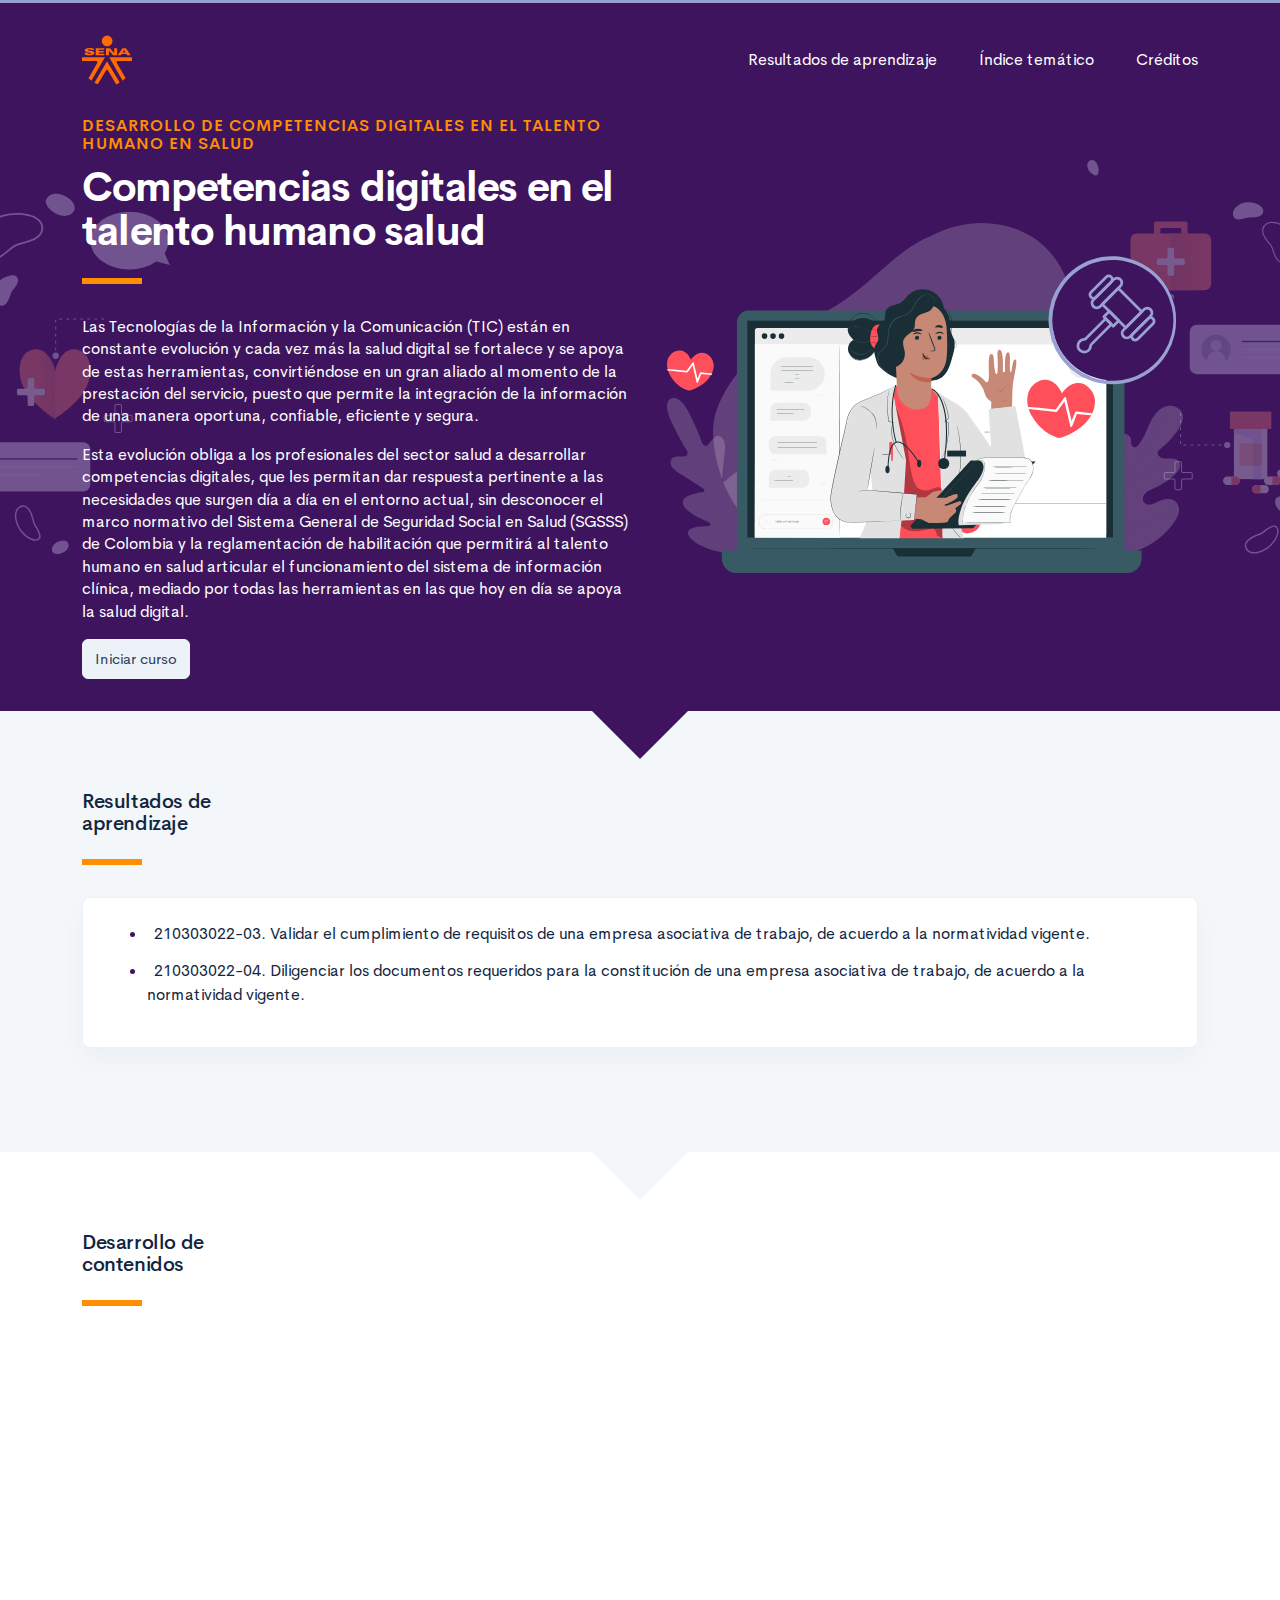
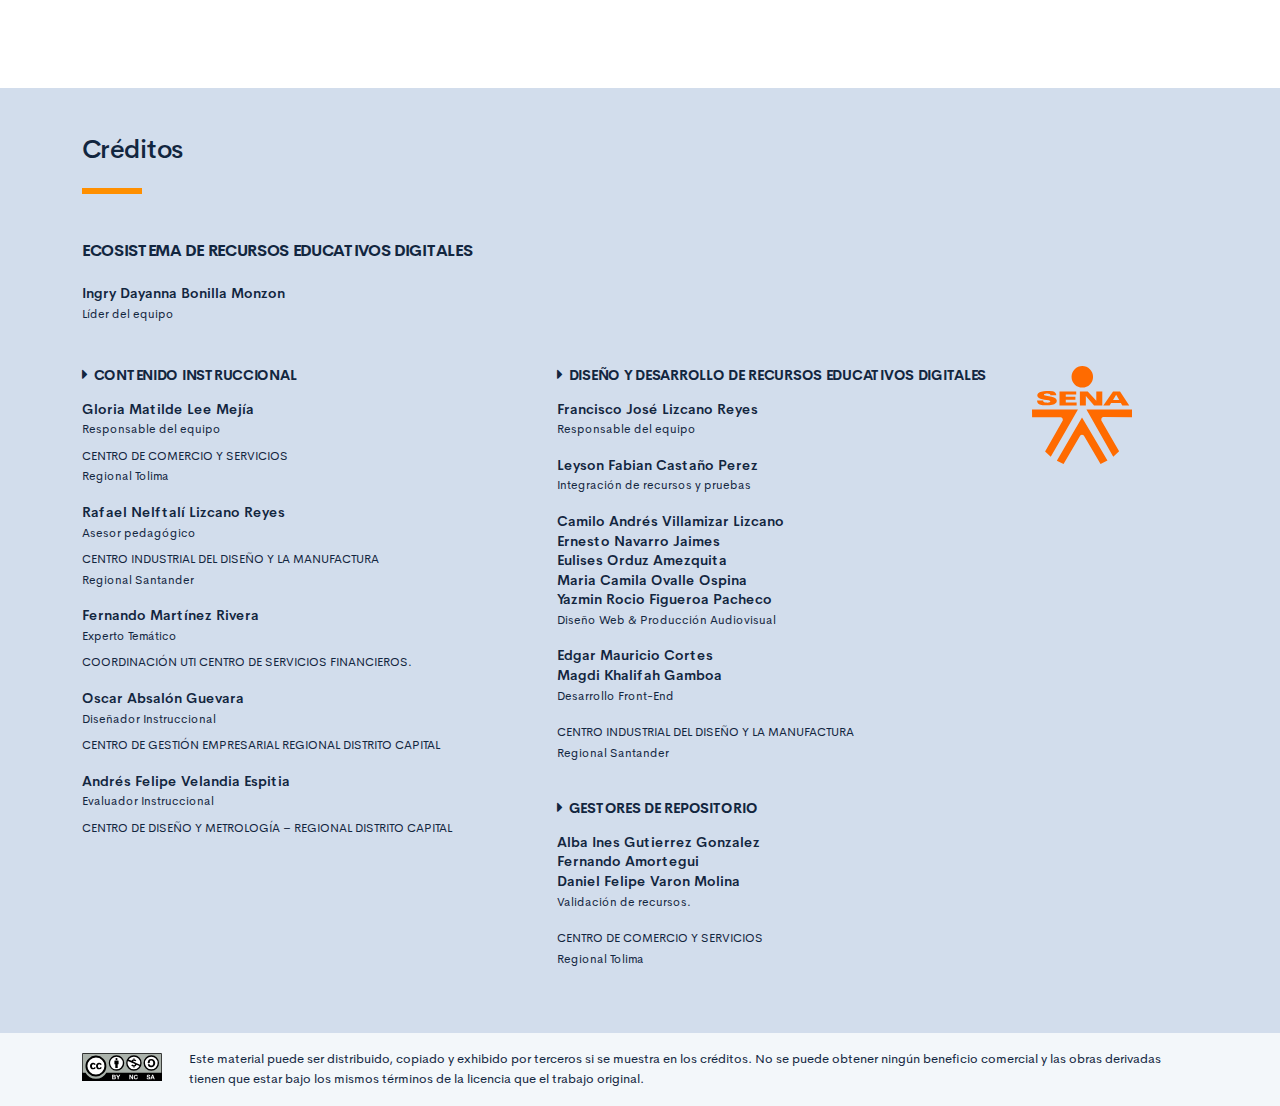
==== public/index.html @ 1bce0e08 "Cargue inicial" ====
<!DOCTYPE html>
<html lang="es">
    <head>
        <meta charset="UTF-8">
        <meta name="viewport" content="width=device-width, user-scalable=no, initial-scale=1.0, maximum-scale=1.0, minimum-scale=1.0">
        <title>Competencias digitales en el talento humano salud</title>
        <meta meta name="description" content="Las Tecnologías de la Información y la Comunicación (TIC) están en constante evolución y cada vez más la salud digital se fortalece y se apoya de estas herramientas, convirtiéndose en un gran aliado al momento de la prestación del servicio, puesto que permite la integración de la información de una manera oportuna, confiable, eficiente y segura.">
        <link rel="icon" type="image/svg+xml" href="assets/images/logos/senaLogo.svg">
        <link rel="stylesheet" href="assets/fonts/feather/feather.css">
        <link rel="stylesheet" href="assets/fonts/fontawesome/css/font-awesome.css">
        <link href="assets/css/fancybox.css" rel="stylesheet">
        <link href="assets/css/animate.css" rel="stylesheet">
        <link rel="stylesheet" href="assets/css/main.css">
    </head>
    <body class="page-header-textura" id="page-home">
        <header class="curso-presentacion page-header" id="CursoPresentacion">
            <div class="page-textura">
                <div class="container">
                    <div class="curso-topbar"><a class="curso-topbar__logo"><svg xmlns="http://www.w3.org/2000/svg" width="168.273" height="164.177" viewBox="0 0 168.273 164.177">
                                <path id="SENA_LOGO" data-name="SENA LOGO" d="M85.349,1a18.09,18.09,0,1,0,18.09,18.09h0A18.1,18.1,0,0,0,85.349,1ZM25.617,42.983a33.722,33.722,0,0,0-9.386,1.024,11.156,11.156,0,0,0-5.12,2.56A5.346,5.346,0,0,0,10.086,52.2c.683,1.707,2.56,2.9,4.608,3.584,4.437,1.536,9.386,1.877,13.994,2.731a5.1,5.1,0,0,1,2.389,1.024,1.369,1.369,0,0,1-.683,2.048,9.146,9.146,0,0,1-5.291.683A8.354,8.354,0,0,1,20.5,61.244a1.962,1.962,0,0,1-.853-2.389H9.233A7.663,7.663,0,0,0,10.6,63.463a7.59,7.59,0,0,0,4.267,2.389A28.541,28.541,0,0,0,23.4,66.876,52.426,52.426,0,0,0,35,66.023a11.043,11.043,0,0,0,5.8-2.9,5.358,5.358,0,0,0-1.365-8.533,21.267,21.267,0,0,0-5.8-2.048c-3.072-.683-5.973-1.024-9.045-1.536a9.114,9.114,0,0,1-3.072-.853,1.226,1.226,0,0,1,0-2.219,9.369,9.369,0,0,1,4.437-.683,10.554,10.554,0,0,1,4.608.853A1.877,1.877,0,0,1,31.59,49.81h9.9a5.669,5.669,0,0,0-1.195-3.584A8.875,8.875,0,0,0,35.515,43.5c-3.584-.341-6.827-.512-9.9-.512Zm21.333.683V67.217H75.792V62.1H57.531V57.489H73.744V52.54H57.531V48.786H75.109v-5.12Zm47.615,0H81.253V67.217H91.322V51.346l13.824,15.872h13.824V43.666H108.9v15.7Zm42.495,0L120.676,67.217h10.581l2.56-4.267H150.2l2.389,4.267h11.776l-15.53-23.551ZM142.35,49.3l5.12,8.533h-10.41ZM.7,74.044l.171,12.8L49,86.673c2.389.512,3.925,2.048,3.413,5.8l-29.7,51.711,9.557,9.045L78.01,74.044Zm91.646,0L137.4,152.89l9.9-8.874L117.433,92.3c-.512-3.584.853-5.291,3.413-5.8l48.127.171V74.044ZM84.837,87.185,42.512,159.546l11.264,5.461,28.159-47.615a4.283,4.283,0,0,1,2.9-1.195,4.681,4.681,0,0,1,3.072,1.195l28.159,47.786,11.605-5.973Z" transform="translate(-0.7 -1)" fill="#FF6B00" />
                            </svg>
                        </a><a class="curso-topbar__menubar collapsed btn-menu-responsive" data-toggle="collapse" href="#curso-topbar__nav" aria-expanded="false"><span></span><span></span><span></span></a>
                        <nav class="curso-topbar__nav collapse show d-none d-md-block" id="curso-topbar__nav">
                            <ul class="curso-topbar__list">
                                <li class="curso-topbar__item"><a class="curso-topbar__link" href="#ResultadosAprendizaje"><span class="text-white">Resultados de aprendizaje</span></a></li>
                                <li class="curso-topbar__item"><a class="curso-topbar__link" href="#IndiceTematico"><span class="text-white">Índice temático</span></a></li>
                                <li class="curso-topbar__item"><a class="curso-topbar__link" href="#Creditos"><span class="text-white">Créditos</span></a></li>
                            </ul>
                        </nav>
                    </div>
                    <div class="curso-portada">
                        <div class="row align-items-center">
                            <div class="col-12 col-lg-6">
                                <div class="curso-container">
                                    <h3 class="curso-subtitulo text-color-orange" id="curso-titulo-componente">DESARROLLO DE COMPETENCIAS DIGITALES EN EL TALENTO HUMANO EN SALUD</h3>
                                    <h1 class="curso-titulo" id="curso-titulo-tema">Competencias digitales en el talento humano salud</h1>
                                    <div class="brand-line-primary"></div>
                                    <p class="curso-descripcion">Las Tecnologías de la Información y la Comunicación (TIC) están en constante evolución y cada vez más la salud digital se fortalece y se apoya de estas herramientas, convirtiéndose en un gran aliado al momento de la prestación del servicio, puesto que permite la integración de la información de una manera oportuna, confiable, eficiente y segura. </p>
                                    <p class="curso-descripcion">Esta evolución obliga a los profesionales del sector salud a desarrollar competencias digitales, que les permitan dar respuesta pertinente a las necesidades que surgen día a día en el entorno actual, sin desconocer el marco normativo del Sistema General de Seguridad Social en Salud (SGSSS) de Colombia y la reglamentación de habilitación que permitirá al talento humano en salud articular el funcionamiento del sistema de información clínica, mediado por todas las herramientas en las que hoy en día se apoya la salud digital.</p><a class="curso-btn-iniciar btn btn-light" href="main.html"><span>Iniciar curso</span></a>
                                </div>
                            </div>
                            <div class="col-12 col-lg-6 text-center">
                                <div class="d-none d-lg-block"><img class="curso-imagen" src="assets/images/header/header_media.svg" /></div>
                            </div>
                        </div>
                    </div>
                </div>
            </div>
        </header>
        <section class="curso-resultados section bg-base-light" id="ResultadosAprendizaje">
            <div class="container">
                <h2> Resultados de <br>aprendizaje</h2>
                <div class="brand-line-primary"></div>
                <div class="card resultado-item">
                    <div class="card-body">
                        <ul class="bg-color-dark">
                            <li> <span>210303022-03. Validar el cumplimiento de requisitos de una empresa asociativa de trabajo, de acuerdo a la normatividad vigente.</span></li>
                            <li> <span>210303022-04. Diligenciar los documentos requeridos para la constitución de una empresa asociativa de trabajo, de acuerdo a la normatividad vigente.</span></li>
                        </ul>
                    </div>
                </div>
            </div>
        </section>
        <section class="curso-indice-tematico section" id="IndiceTematico">
            <div class="container">
                <h2>Desarrollo de <br>contenidos</h2>
                <div class="brand-line-primary"></div>
                <div class="row justify-content-center">
                    <div class="col-12 col-sm-10">
                        <div class="card wow flipInX" data-wow-delay=".4s">
                            <div class="card-body">
                                <ul class="list-group list-group-flush list my-n3 nav-temas">
                                    <li class="list-group-item nav-tema-item">
                                        <div class="row align-items-center">
                                            <div class="col-auto">
                                                <div class="avatar avatar-sm"><span class="nav-tema-item__icon avatar-title font-size-lg bg-secondary-soft rounded-circle text-primary font-weight-bold"> <i class="fa fa-play"></i></span></div>
                                            </div>
                                            <div class="col ml-n2"><span class="nav-tema-item__titulo"> <a href="main.html#page/introduccion/">Introducción</a></span></div>
                                            <div class="col-auto"> <a class="btn btn-light nav-tema-item__btn" href="main.html#page/introduccion/">Ver más</a></div>
                                        </div>
                                    </li>
                                    <li class="list-group-item nav-tema-item">
                                        <div class="row align-items-center">
                                            <div class="col-auto">
                                                <div class="avatar avatar-sm"><span class="nav-tema-item__icon avatar-title font-size-lg bg-secondary-soft rounded-circle text-primary font-weight-bold">1</span></div>
                                            </div>
                                            <div class="col ml-n2"><span class="nav-tema-item__titulo"> <a href="main.html#page/tema-1/">Cumplimiento de requisitos de una Empresa Asociativa de Trabajo</a></span></div>
                                            <div class="col-auto"> <a class="btn btn-light nav-tema-item__btn" href="main.html#page/tema-1/">Ver más</a></div>
                                        </div>
                                    </li>
                                    <li class="list-group-item nav-tema-item">
                                        <div class="row align-items-center">
                                            <div class="col-auto">
                                                <div class="avatar avatar-sm"><span class="nav-tema-item__icon avatar-title font-size-lg bg-secondary-soft rounded-circle text-primary font-weight-bold">2</span></div>
                                            </div>
                                            <div class="col ml-n2"><span class="nav-tema-item__titulo"> <a href="main.html#page/tema-2/">Documentos requeridos para la constitución de una Empresa Asociativa de Trabajo</a></span></div>
                                            <div class="col-auto"> <a class="btn btn-light nav-tema-item__btn" href="main.html#page/tema-2/">Ver más</a></div>
                                        </div>
                                    </li>
                                </ul>
                            </div>
                        </div>
                    </div>
                </div>
            </div>
        </section>
        <footer class="footer" id="Creditos">
            <div class="container">
                <h1>Créditos </h1>
                <div class="brand-line-primary"></div>
                <div class="row">
                    <div class="col-12 col-md-5">
                        <h3 class="footer-subtitulo mb-4">ECOSISTEMA DE RECURSOS EDUCATIVOS DIGITALES </h3>
                        <p class="footer-texto mb-2"><strong>Ingry Dayanna Bonilla Monzon </strong><br /> <span class="text-small">Líder del equipo</span></p>
                    </div>
                </div>
                <div class="row mt-5">
                    <div class="col-12 col-md-5">
                        <h4 class="footer-subtitulo-2 mt-0">
                            <div class="fa fa-caret-right mr-2"></div>Contenido Instruccional
                        </h4>
                        <p class="footer-texto mb-2"><strong>Gloria Matilde Lee Mejía </strong><br /> <span class="text-small">Responsable del equipo</span></p>
                        <p class="footer-texto"><span class="text-small text-uppercase">Centro de Comercio y Servicios</span><br /><span class="text-small">Regional Tolima</span></p>
                        <p class="footer-texto mb-2"><strong>Rafael Nelftalí Lizcano Reyes</strong><br /> <span class="text-small">Asesor pedagógico<br /></span></p>
                        <p class="footer-texto"><span class="text-small text-uppercase">CENTRO INDUSTRIAL DEL DISEÑO Y LA MANUFACTURA </span><br /><span class="text-small">Regional Santander </span></p>
                        <p class="footer-texto mb-2"><strong>Fernando Martínez Rivera</strong><br /><span class="text-small">Experto Temático<br /></span></p>
                        <p class="footer-texto"><span class="text-small text-uppercase">Coordinación UTI Centro de Servicios Financieros.</span></p>
                        <p class="footer-texto mb-2"><strong>Oscar Absalón Guevara</strong><br /> <span class="text-small">Diseñador Instruccional<br /></span></p>
                        <p class="footer-texto"><span class="text-small text-uppercase">Centro de Gestión Empresarial Regional Distrito Capital</span></p>
                        <p class="footer-texto mb-2"><strong>Andrés Felipe Velandia Espitia</strong><br /> <span class="text-small">Evaluador Instruccional<br /></span></p>
                        <p class="footer-texto"><span class="text-small text-uppercase">Centro de Diseño y Metrología – Regional Distrito Capital</span></p>
                    </div>
                    <div class="col-12 col-md-5">
                        <h4 class="footer-subtitulo-2 mt-0">
                            <div class="fa fa-caret-right mr-2"></div>Diseño y desarrollo de recursos educativos digitales
                        </h4>
                        <p class="footer-texto"><strong>Francisco José Lizcano Reyes </strong><br /> <span class="text-small">Responsable del equipo<br /></span></p>
                        <p class="footer-texto"><strong>Leyson Fabian Castaño Perez</strong><br /> <span class="text-small">Integración de recursos y pruebas<br /></span></p>
                        <p class="footer-texto"> <strong>Camilo Andrés Villamizar Lizcano</strong><br />
                            <strong>Ernesto Navarro Jaimes</strong><br />
                            <strong>Eulises Orduz Amezquita</strong><br />
                            <strong>Maria Camila Ovalle Ospina </strong><br />
                            <strong>Yazmin Rocio Figueroa Pacheco</strong><br /><span class="text-small">Diseño Web & Producción Audiovisual<br /></span></p>
                        <p class="footer-texto"><strong>Edgar Mauricio Cortes</strong><br />
                            <strong>Magdi Khalifah Gamboa</strong><br /> <span class="text-small">Desarrollo Front-End<br /></span></p>
                        <p class="footer-texto"><span class="text-small text-uppercase">CENTRO INDUSTRIAL DEL DISEÑO Y LA MANUFACTURA </span><br /><span class="text-small">Regional Santander </span></p>
                        <h4 class="footer-subtitulo-2 mt-5">
                            <div class="fa fa-caret-right mr-2"></div>Gestores de repositorio
                        </h4>
                        <p class="footer-texto"><strong>Alba Ines Gutierrez Gonzalez </strong><br />
                            <strong>Fernando Amortegui </strong><br />
                            <strong>Daniel Felipe Varon Molina </strong><br /><span class="text-small">Validación de recursos.<br /></span></p>
                        <p class="footer-texto"><span class="text-small text-uppercase">Centro de comercio y servicios</span><br /><span class="text-small">Regional Tolima</span></p>
                    </div>
                    <div class="col-12 col-md-2">
                        <div class="d-flex flex-column justify-content-center"><img src="assets/images/logos/senaLogo.svg" style="max-width:100px" /></div>
                    </div>
                </div>
            </div>
        </footer>
        <section id="cc">
            <div class="container">
                <div class="d-flex flex-column flex-sm-row"><span class="pr-3"><i class="icon cc"></i></span><span>Este material puede ser distribuido, copiado y exhibido por terceros si se muestra en los créditos. No se puede obtener ningún beneficio comercial y las obras derivadas tienen que estar bajo los mismos términos de la licencia que el trabajo original.</span></div>
            </div>
        </section>
        <script src="assets/js/vendor.js"></script>
        <script src="assets/js/global.js"> </script>
        <script src="assets/js/pages.js"></script>
    </body>
</html>
---- public/assets/fonts/feather/feather.css ----
@font-face {
  font-family: 'Feather';
  src:
    url('fonts/Feather.ttf?sdxovp') format('truetype'),
    url('fonts/Feather.woff?sdxovp') format('woff'),
    url('fonts/Feather.svg?sdxovp#Feather') format('svg');
  font-weight: normal;
  font-style: normal;
}

.fe {
  /* use !important to prevent issues with browser extensions that change fonts */
  font-family: 'Feather' !important;
  speak: none;
  font-style: normal;
  font-weight: normal;
  font-variant: normal;
  text-transform: none;
  line-height: 1;

  /* Better Font Rendering =========== */
  -webkit-font-smoothing: antialiased;
  -moz-osx-font-smoothing: grayscale;
}

.fe-activity:before {
  content: "\e900";
}
.fe-airplay:before {
  content: "\e901";
}
.fe-alert-circle:before {
  content: "\e902";
}
.fe-alert-octagon:before {
  content: "\e903";
}
.fe-alert-triangle:before {
  content: "\e904";
}
.fe-align-center:before {
  content: "\e905";
}
.fe-align-justify:before {
  content: "\e906";
}
.fe-align-left:before {
  content: "\e907";
}
.fe-align-right:before {
  content: "\e908";
}
.fe-anchor:before {
  content: "\e909";
}
.fe-aperture:before {
  content: "\e90a";
}
.fe-archive:before {
  content: "\e90b";
}
.fe-arrow-down:before {
  content: "\e90c";
}
.fe-arrow-down-circle:before {
  content: "\e90d";
}
.fe-arrow-down-left:before {
  content: "\e90e";
}
.fe-arrow-down-right:before {
  content: "\e90f";
}
.fe-arrow-left:before {
  content: "\e910";
}
.fe-arrow-left-circle:before {
  content: "\e911";
}
.fe-arrow-right:before {
  content: "\e912";
}
.fe-arrow-right-circle:before {
  content: "\e913";
}
.fe-arrow-up:before {
  content: "\e914";
}
.fe-arrow-up-circle:before {
  content: "\e915";
}
.fe-arrow-up-left:before {
  content: "\e916";
}
.fe-arrow-up-right:before {
  content: "\e917";
}
.fe-at-sign:before {
  content: "\e918";
}
.fe-award:before {
  content: "\e919";
}
.fe-bar-chart:before {
  content: "\e91a";
}
.fe-bar-chart-2:before {
  content: "\e91b";
}
.fe-battery:before {
  content: "\e91c";
}
.fe-battery-charging:before {
  content: "\e91d";
}
.fe-bell:before {
  content: "\e91e";
}
.fe-bell-off:before {
  content: "\e91f";
}
.fe-bluetooth:before {
  content: "\e920";
}
.fe-bold:before {
  content: "\e921";
}
.fe-book:before {
  content: "\e922";
}
.fe-book-open:before {
  content: "\e923";
}
.fe-bookmark:before {
  content: "\e924";
}
.fe-box:before {
  content: "\e925";
}
.fe-briefcase:before {
  content: "\e926";
}
.fe-calendar:before {
  content: "\e927";
}
.fe-camera:before {
  content: "\e928";
}
.fe-camera-off:before {
  content: "\e929";
}
.fe-cast:before {
  content: "\e92a";
}
.fe-check:before {
  content: "\e92b";
}
.fe-check-circle:before {
  content: "\e92c";
}
.fe-check-square:before {
  content: "\e92d";
}
.fe-chevron-down:before {
  content: "\e92e";
}
.fe-chevron-left:before {
  content: "\e92f";
}
.fe-chevron-right:before {
  content: "\e930";
}
.fe-chevron-up:before {
  content: "\e931";
}
.fe-chevrons-down:before {
  content: "\e932";
}
.fe-chevrons-left:before {
  content: "\e933";
}
.fe-chevrons-right:before {
  content: "\e934";
}
.fe-chevrons-up:before {
  content: "\e935";
}
.fe-chrome:before {
  content: "\e936";
}
.fe-circle:before {
  content: "\e937";
}
.fe-clipboard:before {
  content: "\e938";
}
.fe-clock:before {
  content: "\e939";
}
.fe-cloud:before {
  content: "\e93a";
}
.fe-cloud-drizzle:before {
  content: "\e93b";
}
.fe-cloud-lightning:before {
  content: "\e93c";
}
.fe-cloud-off:before {
  content: "\e93d";
}
.fe-cloud-rain:before {
  content: "\e93e";
}
.fe-cloud-snow:before {
  content: "\e93f";
}
.fe-code:before {
  content: "\e940";
}
.fe-codepen:before {
  content: "\e941";
}
.fe-command:before {
  content: "\e942";
}
.fe-compass:before {
  content: "\e943";
}
.fe-copy:before {
  content: "\e944";
}
.fe-corner-down-left:before {
  content: "\e945";
}
.fe-corner-down-right:before {
  content: "\e946";
}
.fe-corner-left-down:before {
  content: "\e947";
}
.fe-corner-left-up:before {
  content: "\e948";
}
.fe-corner-right-down:before {
  content: "\e949";
}
.fe-corner-right-up:before {
  content: "\e94a";
}
.fe-corner-up-left:before {
  content: "\e94b";
}
.fe-corner-up-right:before {
  content: "\e94c";
}
.fe-cpu:before {
  content: "\e94d";
}
.fe-credit-card:before {
  content: "\e94e";
}
.fe-crop:before {
  content: "\e94f";
}
.fe-crosshair:before {
  content: "\e950";
}
.fe-database:before {
  content: "\e951";
}
.fe-delete:before {
  content: "\e952";
}
.fe-disc:before {
  content: "\e953";
}
.fe-dollar-sign:before {
  content: "\e954";
}
.fe-download:before {
  content: "\e955";
}
.fe-download-cloud:before {
  content: "\e956";
}
.fe-droplet:before {
  content: "\e957";
}
.fe-edit:before {
  content: "\e958";
}
.fe-edit-2:before {
  content: "\e959";
}
.fe-edit-3:before {
  content: "\e95a";
}
.fe-external-link:before {
  content: "\e95b";
}
.fe-eye:before {
  content: "\e95c";
}
.fe-eye-off:before {
  content: "\e95d";
}
.fe-facebook:before {
  content: "\e95e";
}
.fe-fast-forward:before {
  content: "\e95f";
}
.fe-feather:before {
  content: "\e960";
}
.fe-file:before {
  content: "\e961";
}
.fe-file-minus:before {
  content: "\e962";
}
.fe-file-plus:before {
  content: "\e963";
}
.fe-file-text:before {
  content: "\e964";
}
.fe-film:before {
  content: "\e965";
}
.fe-filter:before {
  content: "\e966";
}
.fe-flag:before {
  content: "\e967";
}
.fe-folder:before {
  content: "\e968";
}
.fe-folder-minus:before {
  content: "\e969";
}
.fe-folder-plus:before {
  content: "\e96a";
}
.fe-gift:before {
  content: "\e96b";
}
.fe-git-branch:before {
  content: "\e96c";
}
.fe-git-commit:before {
  content: "\e96d";
}
.fe-git-merge:before {
  content: "\e96e";
}
.fe-git-pull-request:before {
  content: "\e96f";
}
.fe-github:before {
  content: "\e970";
}
.fe-gitlab:before {
  content: "\e971";
}
.fe-globe:before {
  content: "\e972";
}
.fe-grid:before {
  content: "\e973";
}
.fe-hard-drive:before {
  content: "\e974";
}
.fe-hash:before {
  content: "\e975";
}
.fe-headphones:before {
  content: "\e976";
}
.fe-heart:before {
  content: "\e977";
}
.fe-help-circle:before {
  content: "\e978";
}
.fe-home:before {
  content: "\e979";
}
.fe-image:before {
  content: "\e97a";
}
.fe-inbox:before {
  content: "\e97b";
}
.fe-info:before {
  content: "\e97c";
}
.fe-instagram:before {
  content: "\e97d";
}
.fe-italic:before {
  content: "\e97e";
}
.fe-layers:before {
  content: "\e97f";
}
.fe-layout:before {
  content: "\e980";
}
.fe-life-buoy:before {
  content: "\e981";
}
.fe-link:before {
  content: "\e982";
}
.fe-link-2:before {
  content: "\e983";
}
.fe-linkedin:before {
  content: "\e984";
}
.fe-list:before {
  content: "\e985";
}
.fe-loader:before {
  content: "\e986";
}
.fe-lock:before {
  content: "\e987";
}
.fe-log-in:before {
  content: "\e988";
}
.fe-log-out:before {
  content: "\e989";
}
.fe-mail:before {
  content: "\e98a";
}
.fe-map:before {
  content: "\e98b";
}
.fe-map-pin:before {
  content: "\e98c";
}
.fe-maximize:before {
  content: "\e98d";
}
.fe-maximize-2:before {
  content: "\e98e";
}
.fe-menu:before {
  content: "\e98f";
}
.fe-message-circle:before {
  content: "\e990";
}
.fe-message-square:before {
  content: "\e991";
}
.fe-mic:before {
  content: "\e992";
}
.fe-mic-off:before {
  content: "\e993";
}
.fe-minimize:before {
  content: "\e994";
}
.fe-minimize-2:before {
  content: "\e995";
}
.fe-minus:before {
  content: "\e996";
}
.fe-minus-circle:before {
  content: "\e997";
}
.fe-minus-square:before {
  content: "\e998";
}
.fe-monitor:before {
  content: "\e999";
}
.fe-moon:before {
  content: "\e99a";
}
.fe-more-horizontal:before {
  content: "\e99b";
}
.fe-more-vertical:before {
  content: "\e99c";
}
.fe-move:before {
  content: "\e99d";
}
.fe-music:before {
  content: "\e99e";
}
.fe-navigation:before {
  content: "\e99f";
}
.fe-navigation-2:before {
  content: "\e9a0";
}
.fe-octagon:before {
  content: "\e9a1";
}
.fe-package:before {
  content: "\e9a2";
}
.fe-paperclip:before {
  content: "\e9a3";
}
.fe-pause:before {
  content: "\e9a4";
}
.fe-pause-circle:before {
  content: "\e9a5";
}
.fe-percent:before {
  content: "\e9a6";
}
.fe-phone:before {
  content: "\e9a7";
}
.fe-phone-call:before {
  content: "\e9a8";
}
.fe-phone-forwarded:before {
  content: "\e9a9";
}
.fe-phone-incoming:before {
  content: "\e9aa";
}
.fe-phone-missed:before {
  content: "\e9ab";
}
.fe-phone-off:before {
  content: "\e9ac";
}
.fe-phone-outgoing:before {
  content: "\e9ad";
}
.fe-pie-chart:before {
  content: "\e9ae";
}
.fe-play:before {
  content: "\e9af";
}
.fe-play-circle:before {
  content: "\e9b0";
}
.fe-plus:before {
  content: "\e9b1";
}
.fe-plus-circle:before {
  content: "\e9b2";
}
.fe-plus-square:before {
  content: "\e9b3";
}
.fe-pocket:before {
  content: "\e9b4";
}
.fe-power:before {
  content: "\e9b5";
}
.fe-printer:before {
  content: "\e9b6";
}
.fe-radio:before {
  content: "\e9b7";
}
.fe-refresh-ccw:before {
  content: "\e9b8";
}
.fe-refresh-cw:before {
  content: "\e9b9";
}
.fe-repeat:before {
  content: "\e9ba";
}
.fe-rewind:before {
  content: "\e9bb";
}
.fe-rotate-ccw:before {
  content: "\e9bc";
}
.fe-rotate-cw:before {
  content: "\e9bd";
}
.fe-rss:before {
  content: "\e9be";
}
.fe-save:before {
  content: "\e9bf";
}
.fe-scissors:before {
  content: "\e9c0";
}
.fe-search:before {
  content: "\e9c1";
}
.fe-send:before {
  content: "\e9c2";
}
.fe-server:before {
  content: "\e9c3";
}
.fe-settings:before {
  content: "\e9c4";
}
.fe-share:before {
  content: "\e9c5";
}
.fe-share-2:before {
  content: "\e9c6";
}
.fe-shield:before {
  content: "\e9c7";
}
.fe-shield-off:before {
  content: "\e9c8";
}
.fe-shopping-bag:before {
  content: "\e9c9";
}
.fe-shopping-cart:before {
  content: "\e9ca";
}
.fe-shuffle:before {
  content: "\e9cb";
}
.fe-sidebar:before {
  content: "\e9cc";
}
.fe-skip-back:before {
  content: "\e9cd";
}
.fe-skip-forward:before {
  content: "\e9ce";
}
.fe-slack:before {
  content: "\e9cf";
}
.fe-slash:before {
  content: "\e9d0";
}
.fe-sliders:before {
  content: "\e9d1";
}
.fe-smartphone:before {
  content: "\e9d2";
}
.fe-speaker:before {
  content: "\e9d3";
}
.fe-square:before {
  content: "\e9d4";
}
.fe-star:before {
  content: "\e9d5";
}
.fe-stop-circle:before {
  content: "\e9d6";
}
.fe-sun:before {
  content: "\e9d7";
}
.fe-sunrise:before {
  content: "\e9d8";
}
.fe-sunset:before {
  content: "\e9d9";
}
.fe-tablet:before {
  content: "\e9da";
}
.fe-tag:before {
  content: "\e9db";
}
.fe-target:before {
  content: "\e9dc";
}
.fe-terminal:before {
  content: "\e9dd";
}
.fe-thermometer:before {
  content: "\e9de";
}
.fe-thumbs-down:before {
  content: "\e9df";
}
.fe-thumbs-up:before {
  content: "\e9e0";
}
.fe-toggle-left:before {
  content: "\e9e1";
}
.fe-toggle-right:before {
  content: "\e9e2";
}
.fe-trash:before {
  content: "\e9e3";
}
.fe-trash-2:before {
  content: "\e9e4";
}
.fe-trending-down:before {
  content: "\e9e5";
}
.fe-trending-up:before {
  content: "\e9e6";
}
.fe-triangle:before {
  content: "\e9e7";
}
.fe-truck:before {
  content: "\e9e8";
}
.fe-tv:before {
  content: "\e9e9";
}
.fe-twitter:before {
  content: "\e9ea";
}
.fe-type:before {
  content: "\e9eb";
}
.fe-umbrella:before {
  content: "\e9ec";
}
.fe-underline:before {
  content: "\e9ed";
}
.fe-unlock:before {
  content: "\e9ee";
}
.fe-upload:before {
  content: "\e9ef";
}
.fe-upload-cloud:before {
  content: "\e9f0";
}
.fe-user:before {
  content: "\e9f1";
}
.fe-user-check:before {
  content: "\e9f2";
}
.fe-user-minus:before {
  content: "\e9f3";
}
.fe-user-plus:before {
  content: "\e9f4";
}
.fe-user-x:before {
  content: "\e9f5";
}
.fe-users:before {
  content: "\e9f6";
}
.fe-video:before {
  content: "\e9f7";
}
.fe-video-off:before {
  content: "\e9f8";
}
.fe-voicemail:before {
  content: "\e9f9";
}
.fe-volume:before {
  content: "\e9fa";
}
.fe-volume-1:before {
  content: "\e9fb";
}
.fe-volume-2:before {
  content: "\e9fc";
}
.fe-volume-x:before {
  content: "\e9fd";
}
.fe-watch:before {
  content: "\e9fe";
}
.fe-wifi:before {
  content: "\e9ff";
}
.fe-wifi-off:before {
  content: "\ea00";
}
.fe-wind:before {
  content: "\ea01";
}
.fe-x:before {
  content: "\ea02";
}
.fe-x-circle:before {
  content: "\ea03";
}
.fe-x-square:before {
  content: "\ea04";
}
.fe-youtube:before {
  content: "\ea05";
}
.fe-zap:before {
  content: "\ea06";
}
.fe-zap-off:before {
  content: "\ea07";
}
.fe-zoom-in:before {
  content: "\ea08";
}
.fe-zoom-out:before {
  content: "\ea09";
}
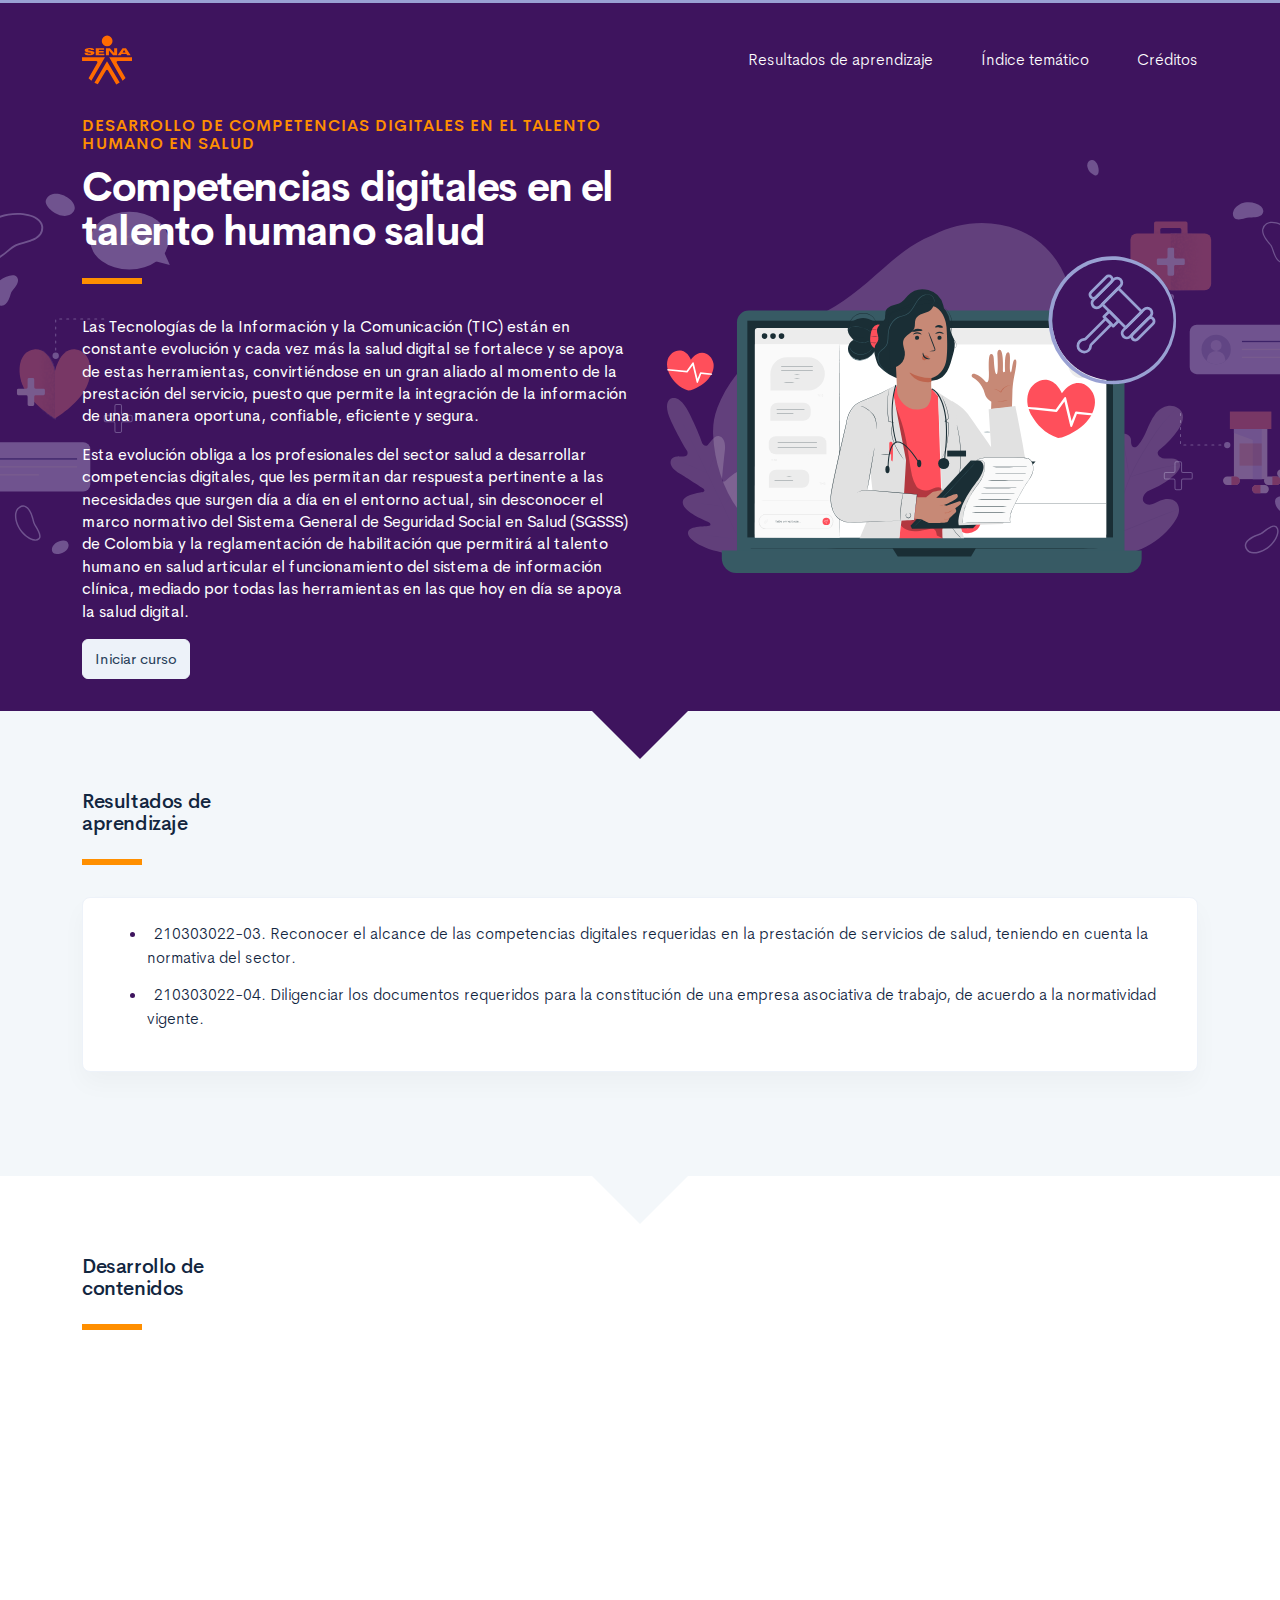
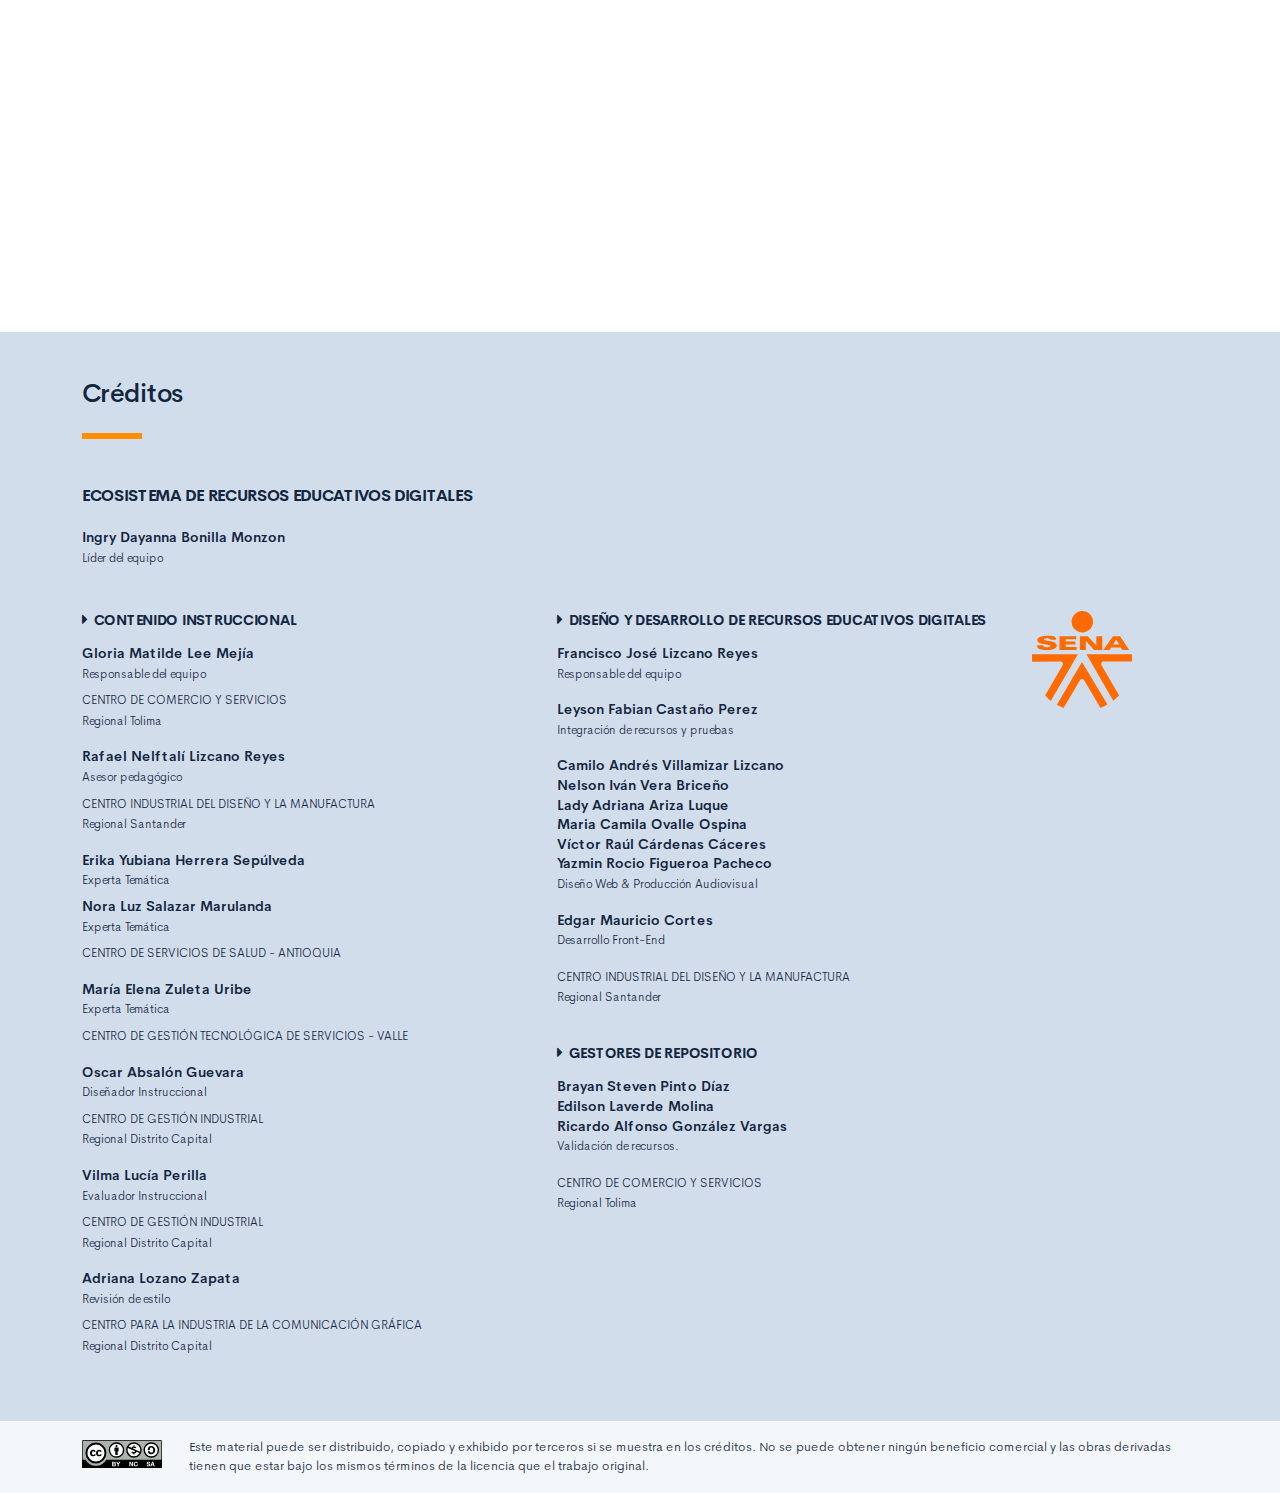
==== commit d40e75ae: "Carga de contenido" ====
--- a/public/index.html
+++ b/public/index.html
@@ -54,7 +54,7 @@
                 <div class="card resultado-item">
                     <div class="card-body">
                         <ul class="bg-color-dark">
-                            <li> <span>210303022-03. Validar el cumplimiento de requisitos de una empresa asociativa de trabajo, de acuerdo a la normatividad vigente.</span></li>
+                            <li> <span>210303022-03. Reconocer el alcance de las competencias digitales requeridas en la prestación de servicios de salud, teniendo en cuenta la normativa del sector. </span></li>
                             <li> <span>210303022-04. Diligenciar los documentos requeridos para la constitución de una empresa asociativa de trabajo, de acuerdo a la normatividad vigente.</span></li>
                         </ul>
                     </div>
@@ -73,18 +73,9 @@
                                     <li class="list-group-item nav-tema-item">
                                         <div class="row align-items-center">
                                             <div class="col-auto">
-                                                <div class="avatar avatar-sm"><span class="nav-tema-item__icon avatar-title font-size-lg bg-secondary-soft rounded-circle text-primary font-weight-bold"> <i class="fa fa-play"></i></span></div>
-                                            </div>
-                                            <div class="col ml-n2"><span class="nav-tema-item__titulo"> <a href="main.html#page/introduccion/">Introducción</a></span></div>
-                                            <div class="col-auto"> <a class="btn btn-light nav-tema-item__btn" href="main.html#page/introduccion/">Ver más</a></div>
-                                        </div>
-                                    </li>
-                                    <li class="list-group-item nav-tema-item">
-                                        <div class="row align-items-center">
-                                            <div class="col-auto">
                                                 <div class="avatar avatar-sm"><span class="nav-tema-item__icon avatar-title font-size-lg bg-secondary-soft rounded-circle text-primary font-weight-bold">1</span></div>
                                             </div>
-                                            <div class="col ml-n2"><span class="nav-tema-item__titulo"> <a href="main.html#page/tema-1/">Cumplimiento de requisitos de una Empresa Asociativa de Trabajo</a></span></div>
+                                            <div class="col ml-n2"><span class="nav-tema-item__titulo"> <a href="main.html#page/tema-1/">Normatividad</a></span></div>
                                             <div class="col-auto"> <a class="btn btn-light nav-tema-item__btn" href="main.html#page/tema-1/">Ver más</a></div>
                                         </div>
                                     </li>
@@ -93,8 +84,44 @@
                                             <div class="col-auto">
                                                 <div class="avatar avatar-sm"><span class="nav-tema-item__icon avatar-title font-size-lg bg-secondary-soft rounded-circle text-primary font-weight-bold">2</span></div>
                                             </div>
-                                            <div class="col ml-n2"><span class="nav-tema-item__titulo"> <a href="main.html#page/tema-2/">Documentos requeridos para la constitución de una Empresa Asociativa de Trabajo</a></span></div>
+                                            <div class="col ml-n2"><span class="nav-tema-item__titulo"> <a href="main.html#page/tema-2/">Habilitación</a></span></div>
                                             <div class="col-auto"> <a class="btn btn-light nav-tema-item__btn" href="main.html#page/tema-2/">Ver más</a></div>
+                                        </div>
+                                    </li>
+                                    <li class="list-group-item nav-tema-item">
+                                        <div class="row align-items-center">
+                                            <div class="col-auto">
+                                                <div class="avatar avatar-sm"><span class="nav-tema-item__icon avatar-title font-size-lg bg-secondary-soft rounded-circle text-primary font-weight-bold">3</span></div>
+                                            </div>
+                                            <div class="col ml-n2"><span class="nav-tema-item__titulo"> <a href="main.html#page/tema-3/">Telesalud: competencias digitales generales</a></span></div>
+                                            <div class="col-auto"> <a class="btn btn-light nav-tema-item__btn" href="main.html#page/tema-3/">Ver más</a></div>
+                                        </div>
+                                    </li>
+                                    <li class="list-group-item nav-tema-item">
+                                        <div class="row align-items-center">
+                                            <div class="col-auto">
+                                                <div class="avatar avatar-sm"><span class="nav-tema-item__icon avatar-title font-size-lg bg-secondary-soft rounded-circle text-primary font-weight-bold">4</span></div>
+                                            </div>
+                                            <div class="col ml-n2"><span class="nav-tema-item__titulo"> <a href="main.html#page/tema-4/">Alfabetización digital</a></span></div>
+                                            <div class="col-auto"> <a class="btn btn-light nav-tema-item__btn" href="main.html#page/tema-4/">Ver más</a></div>
+                                        </div>
+                                    </li>
+                                    <li class="list-group-item nav-tema-item">
+                                        <div class="row align-items-center">
+                                            <div class="col-auto">
+                                                <div class="avatar avatar-sm"><span class="nav-tema-item__icon avatar-title font-size-lg bg-secondary-soft rounded-circle text-primary font-weight-bold">5</span></div>
+                                            </div>
+                                            <div class="col ml-n2"><span class="nav-tema-item__titulo"> <a href="main.html#page/tema-5/">Sistema de información clínica</a></span></div>
+                                            <div class="col-auto"> <a class="btn btn-light nav-tema-item__btn" href="main.html#page/tema-5/">Ver más</a></div>
+                                        </div>
+                                    </li>
+                                    <li class="list-group-item nav-tema-item">
+                                        <div class="row align-items-center">
+                                            <div class="col-auto">
+                                                <div class="avatar avatar-sm"><span class="nav-tema-item__icon avatar-title font-size-lg bg-secondary-soft rounded-circle text-primary font-weight-bold">6</span></div>
+                                            </div>
+                                            <div class="col ml-n2"><span class="nav-tema-item__titulo"> <a href="main.html#page/tema-6/">Computación en la nube</a></span></div>
+                                            <div class="col-auto"> <a class="btn btn-light nav-tema-item__btn" href="main.html#page/tema-6/">Ver más</a></div>
                                         </div>
                                     </li>
                                 </ul>
@@ -123,12 +150,17 @@
                         <p class="footer-texto"><span class="text-small text-uppercase">Centro de Comercio y Servicios</span><br /><span class="text-small">Regional Tolima</span></p>
                         <p class="footer-texto mb-2"><strong>Rafael Nelftalí Lizcano Reyes</strong><br /> <span class="text-small">Asesor pedagógico<br /></span></p>
                         <p class="footer-texto"><span class="text-small text-uppercase">CENTRO INDUSTRIAL DEL DISEÑO Y LA MANUFACTURA </span><br /><span class="text-small">Regional Santander </span></p>
-                        <p class="footer-texto mb-2"><strong>Fernando Martínez Rivera</strong><br /><span class="text-small">Experto Temático<br /></span></p>
-                        <p class="footer-texto"><span class="text-small text-uppercase">Coordinación UTI Centro de Servicios Financieros.</span></p>
+                        <p class="footer-texto mb-2"><strong>Erika Yubiana Herrera Sepúlveda</strong><br /><span class="text-small">Experta Temática<br /></span></p>
+                        <p class="footer-texto mb-2"><strong>Nora Luz Salazar Marulanda</strong><br /><span class="text-small">Experta Temática<br /></span></p>
+                        <p class="footer-texto"><span class="text-small text-uppercase">Centro de servicios de salud - Antioquia</span></p>
+                        <p class="footer-texto mb-2"><strong>María Elena Zuleta Uribe </strong><br /><span class="text-small">Experta Temática<br /></span></p>
+                        <p class="footer-texto"><span class="text-small text-uppercase">Centro de gestión tecnológica de servicios - Valle</span></p>
                         <p class="footer-texto mb-2"><strong>Oscar Absalón Guevara</strong><br /> <span class="text-small">Diseñador Instruccional<br /></span></p>
-                        <p class="footer-texto"><span class="text-small text-uppercase">Centro de Gestión Empresarial Regional Distrito Capital</span></p>
-                        <p class="footer-texto mb-2"><strong>Andrés Felipe Velandia Espitia</strong><br /> <span class="text-small">Evaluador Instruccional<br /></span></p>
-                        <p class="footer-texto"><span class="text-small text-uppercase">Centro de Diseño y Metrología – Regional Distrito Capital</span></p>
+                        <p class="footer-texto"><span class="text-small text-uppercase">Centro de Gestión Industrial </span><br /><span class="text-small">Regional Distrito Capital</span></p>
+                        <p class="footer-texto mb-2"><strong>Vilma Lucía Perilla</strong><br /> <span class="text-small">Evaluador Instruccional<br /></span></p>
+                        <p class="footer-texto"><span class="text-small text-uppercase">Centro de Gestión Industrial </span><br /><span class="text-small">Regional Distrito Capital</span></p>
+                        <p class="footer-texto mb-2"><strong>Adriana Lozano Zapata</strong><br /> <span class="text-small">Revisión de estilo<br /></span></p>
+                        <p class="footer-texto"><span class="text-small text-uppercase">Centro para la Industria de la Comunicación Gráfica</span><br /><span class="text-small">Regional Distrito Capital</span></p>
                     </div>
                     <div class="col-12 col-md-5">
                         <h4 class="footer-subtitulo-2 mt-0">
@@ -137,19 +169,19 @@
                         <p class="footer-texto"><strong>Francisco José Lizcano Reyes </strong><br /> <span class="text-small">Responsable del equipo<br /></span></p>
                         <p class="footer-texto"><strong>Leyson Fabian Castaño Perez</strong><br /> <span class="text-small">Integración de recursos y pruebas<br /></span></p>
                         <p class="footer-texto"> <strong>Camilo Andrés Villamizar Lizcano</strong><br />
-                            <strong>Ernesto Navarro Jaimes</strong><br />
-                            <strong>Eulises Orduz Amezquita</strong><br />
+                            <strong>Nelson Iván Vera Briceño</strong><br />
+                            <strong>Lady Adriana Ariza Luque</strong><br />
                             <strong>Maria Camila Ovalle Ospina </strong><br />
+                            <strong>Víctor Raúl Cárdenas Cáceres</strong><br>
                             <strong>Yazmin Rocio Figueroa Pacheco</strong><br /><span class="text-small">Diseño Web & Producción Audiovisual<br /></span></p>
-                        <p class="footer-texto"><strong>Edgar Mauricio Cortes</strong><br />
-                            <strong>Magdi Khalifah Gamboa</strong><br /> <span class="text-small">Desarrollo Front-End<br /></span></p>
+                        <p class="footer-texto"><strong>Edgar Mauricio Cortes</strong><br /> <span class="text-small">Desarrollo Front-End<br /></span></p>
                         <p class="footer-texto"><span class="text-small text-uppercase">CENTRO INDUSTRIAL DEL DISEÑO Y LA MANUFACTURA </span><br /><span class="text-small">Regional Santander </span></p>
                         <h4 class="footer-subtitulo-2 mt-5">
                             <div class="fa fa-caret-right mr-2"></div>Gestores de repositorio
                         </h4>
-                        <p class="footer-texto"><strong>Alba Ines Gutierrez Gonzalez </strong><br />
-                            <strong>Fernando Amortegui </strong><br />
-                            <strong>Daniel Felipe Varon Molina </strong><br /><span class="text-small">Validación de recursos.<br /></span></p>
+                        <p class="footer-texto"><strong>Brayan Steven Pinto Díaz </strong><br />
+                            <strong>Edilson Laverde Molina </strong><br />
+                            <strong>Ricardo Alfonso González Vargas </strong><br /><span class="text-small">Validación de recursos.<br /></span></p>
                         <p class="footer-texto"><span class="text-small text-uppercase">Centro de comercio y servicios</span><br /><span class="text-small">Regional Tolima</span></p>
                     </div>
                     <div class="col-12 col-md-2">
--- a/public/assets/css/main.css
+++ b/public/assets/css/main.css
@@ -3,6 +3,6 @@
  * Copyright 2011-2019 The Bootstrap Authors
  * Copyright 2011-2019 Twitter, Inc.
  * Licensed under MIT (https://github.com/twbs/bootstrap/blob/master/LICENSE)
- */:root{--blue: #2C7BE5;--indigo: #727cf5;--purple: #6b5eae;--pink: #ff679b;--red: #E63757;--orange: #fd7e14;--yellow: #F6C343;--green: #00D97E;--teal: #02a8b5;--cyan: #39afd1;--white: #fff;--gray: #95AAC9;--gray-dark: #3B506C;--primary: #12263F;--secondary: #6E84A3;--success: #00A99A;--info: #39afd1;--warning: #ff8f00;--danger: #E63757;--light: #EDF2F9;--dark: #000;--white: #fff;--breakpoint-xs: 0;--breakpoint-sm: 576px;--breakpoint-md: 768px;--breakpoint-lg: 992px;--breakpoint-xl: 1200px;--font-family-sans-serif: "Cerebri Sans", sans-serif;--font-family-monospace: "Courier New", monospace}*,*::before,*::after{box-sizing:border-box}html{font-family:sans-serif;line-height:1.15;-webkit-text-size-adjust:100%;-webkit-tap-highlight-color:rgba(0,0,0,0)}article,aside,figcaption,figure,footer,header,hgroup,main,nav,section{display:block}body{margin:0;font-family:"Cerebri Sans",sans-serif;font-size:.9375rem;font-weight:400;line-height:1.5;color:#12263F;text-align:left;background-color:#F3F7FA}[tabindex="-1"]:focus:not(:focus-visible){outline:0 !important}hr{box-sizing:content-box;height:0;overflow:visible}h1,h2,h3,h4,h5,h6{margin-top:0;margin-bottom:1.125rem}p{margin-top:0;margin-bottom:1rem}abbr[title],abbr[data-original-title]{text-decoration:underline;text-decoration:underline dotted;cursor:help;border-bottom:0;text-decoration-skip-ink:none}address{margin-bottom:1rem;font-style:normal;line-height:inherit}ol,ul,dl{margin-top:0;margin-bottom:1rem}ol ol,ul ul,ol ul,ul ol{margin-bottom:0}dt{font-weight:600}dd{margin-bottom:.5rem;margin-left:0}blockquote{margin:0 0 1rem}b,strong{font-weight:bolder}small{font-size:80%}sub,sup{position:relative;font-size:75%;line-height:0;vertical-align:baseline}sub{bottom:-.25em}sup{top:-.5em}a{color:#2C7BE5;text-decoration:none;background-color:transparent}a:hover{color:#104082;text-decoration:none}a:not([href]){color:inherit;text-decoration:none}a:not([href]):hover{color:inherit;text-decoration:none}pre,code,kbd,samp{font-family:"Courier New",monospace;font-size:1em}pre{margin-top:0;margin-bottom:1rem;overflow:auto}figure{margin:0 0 1rem}img{vertical-align:middle;border-style:none}svg{overflow:hidden;vertical-align:middle}table{border-collapse:collapse}caption{padding-top:1rem;padding-bottom:1rem;color:#95AAC9;text-align:left;caption-side:bottom}th{text-align:inherit}label{display:inline-block;margin-bottom:.5rem}button{border-radius:0}button:focus{outline:1px dotted;outline:5px auto -webkit-focus-ring-color}input,button,select,optgroup,textarea{margin:0;font-family:inherit;font-size:inherit;line-height:inherit}button,input{overflow:visible}button,select{text-transform:none}select{word-wrap:normal}button,[type="button"],[type="reset"],[type="submit"]{-webkit-appearance:button}button:not(:disabled),[type="button"]:not(:disabled),[type="reset"]:not(:disabled),[type="submit"]:not(:disabled){cursor:pointer}button::-moz-focus-inner,[type="button"]::-moz-focus-inner,[type="reset"]::-moz-focus-inner,[type="submit"]::-moz-focus-inner{padding:0;border-style:none}input[type="radio"],input[type="checkbox"]{box-sizing:border-box;padding:0}input[type="date"],input[type="time"],input[type="datetime-local"],input[type="month"]{-webkit-appearance:listbox}textarea{overflow:auto;resize:vertical}fieldset{min-width:0;padding:0;margin:0;border:0}legend{display:block;width:100%;max-width:100%;padding:0;margin-bottom:.5rem;font-size:1.5rem;line-height:inherit;color:inherit;white-space:normal}progress{vertical-align:baseline}[type="number"]::-webkit-inner-spin-button,[type="number"]::-webkit-outer-spin-button{height:auto}[type="search"]{outline-offset:-2px;-webkit-appearance:none}[type="search"]::-webkit-search-decoration{-webkit-appearance:none}::-webkit-file-upload-button{font:inherit;-webkit-appearance:button}output{display:inline-block}summary{display:list-item;cursor:pointer}template{display:none}[hidden]{display:none !important}h1,h2,h3,h4,h5,h6,.h1,.h2,.h3,.h4,.h5,.h6{margin-bottom:1.125rem;font-weight:500;line-height:1.1}h1,.h1{font-size:1.625rem}h2,.h2{font-size:1.25rem}h3,.h3{font-size:1.0625rem}h4,.h4{font-size:.9375rem}h5,.h5{font-size:.8125rem}h6,.h6{font-size:.625rem}.lead{font-size:1.17188rem;font-weight:300}.display-1{font-size:4rem;font-weight:600;line-height:1.1}.display-2{font-size:3.25rem;font-weight:600;line-height:1.1}.display-3{font-size:2.625rem;font-weight:600;line-height:1.1}.display-4{font-size:2rem;font-weight:600;line-height:1.1}hr{margin-top:1rem;margin-bottom:1rem;border:0;border-top:1px solid #E3EBF6}small,.small{font-size:.8125rem;font-weight:400}mark,.mark{padding:.2em;background-color:#fcf8e3}.list-unstyled{padding-left:0;list-style:none}.list-inline{padding-left:0;list-style:none}.list-inline-item{display:inline-block}.list-inline-item:not(:last-child){margin-right:6px}.initialism{font-size:90%;text-transform:uppercase}.blockquote{margin-bottom:1.5rem;font-size:1.17188rem}.blockquote-footer{display:block;font-size:.8125rem;color:#95AAC9}.blockquote-footer::before{content:"\2014\00A0"}.img-fluid{max-width:100%;height:auto}.img-thumbnail{padding:.25rem;background-color:#F3F7FA;border:1px solid #E3EBF6;border-radius:.375rem;max-width:100%;height:auto}.figure{display:inline-block}.figure-img{margin-bottom:.75rem;line-height:1}.figure-caption{font-size:.8125rem;color:#95AAC9}code{font-size:87.5%;color:#2C7BE5;word-wrap:break-word}a>code{color:inherit}kbd{padding:.2rem .4rem;font-size:87.5%;color:#fff;background-color:#283E59;border-radius:.25rem}kbd kbd{padding:0;font-size:100%;font-weight:600}pre{display:block;font-size:87.5%;color:#283E59}pre code{font-size:inherit;color:inherit;word-break:normal}.pre-scrollable{max-height:340px;overflow-y:scroll}.container{width:100%;padding-right:12px;padding-left:12px;margin-right:auto;margin-left:auto}@media (min-width: 576px){.container{max-width:540px}}@media (min-width: 768px){.container{max-width:720px}}@media (min-width: 992px){.container{max-width:960px}}@media (min-width: 1200px){.container{max-width:1140px}}.container-fluid,.container-sm,.container-md,.container-lg,.container-xl{width:100%;padding-right:12px;padding-left:12px;margin-right:auto;margin-left:auto}@media (min-width: 576px){.container,.container-sm{max-width:540px}}@media (min-width: 768px){.container,.container-sm,.container-md{max-width:720px}}@media (min-width: 992px){.container,.container-sm,.container-md,.container-lg{max-width:960px}}@media (min-width: 1200px){.container,.container-sm,.container-md,.container-lg,.container-xl{max-width:1140px}}.row{display:flex;flex-wrap:wrap;margin-right:-12px;margin-left:-12px}.no-gutters{margin-right:0;margin-left:0}.no-gutters>.col,.no-gutters>[class*="col-"]{padding-right:0;padding-left:0}.col-1,.col-2,.col-3,.col-4,.col-5,.col-6,.col-7,.col-8,.col-9,.col-10,.col-11,.col-12,.col,.col-auto,.col-sm-1,.col-sm-2,.col-sm-3,.col-sm-4,.col-sm-5,.col-sm-6,.col-sm-7,.col-sm-8,.col-sm-9,.col-sm-10,.col-sm-11,.col-sm-12,.col-sm,.col-sm-auto,.col-md-1,.col-md-2,.col-md-3,.col-md-4,.col-md-5,.col-md-6,.col-md-7,.col-md-8,.col-md-9,.col-md-10,.col-md-11,.col-md-12,.col-md,.col-md-auto,.col-lg-1,.col-lg-2,.col-lg-3,.col-lg-4,.col-lg-5,.col-lg-6,.col-lg-7,.col-lg-8,.col-lg-9,.col-lg-10,.col-lg-11,.col-lg-12,.col-lg,.col-lg-auto,.col-xl-1,.col-xl-2,.col-xl-3,.col-xl-4,.col-xl-5,.col-xl-6,.col-xl-7,.col-xl-8,.col-xl-9,.col-xl-10,.col-xl-11,.col-xl-12,.col-xl,.col-xl-auto{position:relative;width:100%;padding-right:12px;padding-left:12px}.col{flex-basis:0;flex-grow:1;max-width:100%}.row-cols-1>*{flex:0 0 100%;max-width:100%}.row-cols-2>*{flex:0 0 50%;max-width:50%}.row-cols-3>*{flex:0 0 33.33333%;max-width:33.33333%}.row-cols-4>*{flex:0 0 25%;max-width:25%}.row-cols-5>*{flex:0 0 20%;max-width:20%}.row-cols-6>*{flex:0 0 16.66667%;max-width:16.66667%}.col-auto{flex:0 0 auto;width:auto;max-width:100%}.col-1{flex:0 0 8.33333%;max-width:8.33333%}.col-2{flex:0 0 16.66667%;max-width:16.66667%}.col-3{flex:0 0 25%;max-width:25%}.col-4{flex:0 0 33.33333%;max-width:33.33333%}.col-5{flex:0 0 41.66667%;max-width:41.66667%}.col-6{flex:0 0 50%;max-width:50%}.col-7{flex:0 0 58.33333%;max-width:58.33333%}.col-8{flex:0 0 66.66667%;max-width:66.66667%}.col-9{flex:0 0 75%;max-width:75%}.col-10{flex:0 0 83.33333%;max-width:83.33333%}.col-11{flex:0 0 91.66667%;max-width:91.66667%}.col-12{flex:0 0 100%;max-width:100%}.order-first{order:-1}.order-last{order:13}.order-0{order:0}.order-1{order:1}.order-2{order:2}.order-3{order:3}.order-4{order:4}.order-5{order:5}.order-6{order:6}.order-7{order:7}.order-8{order:8}.order-9{order:9}.order-10{order:10}.order-11{order:11}.order-12{order:12}.offset-1{margin-left:8.33333%}.offset-2{margin-left:16.66667%}.offset-3{margin-left:25%}.offset-4{margin-left:33.33333%}.offset-5{margin-left:41.66667%}.offset-6{margin-left:50%}.offset-7{margin-left:58.33333%}.offset-8{margin-left:66.66667%}.offset-9{margin-left:75%}.offset-10{margin-left:83.33333%}.offset-11{margin-left:91.66667%}@media (min-width: 576px){.col-sm{flex-basis:0;flex-grow:1;max-width:100%}.row-cols-sm-1>*{flex:0 0 100%;max-width:100%}.row-cols-sm-2>*{flex:0 0 50%;max-width:50%}.row-cols-sm-3>*{flex:0 0 33.33333%;max-width:33.33333%}.row-cols-sm-4>*{flex:0 0 25%;max-width:25%}.row-cols-sm-5>*{flex:0 0 20%;max-width:20%}.row-cols-sm-6>*{flex:0 0 16.66667%;max-width:16.66667%}.col-sm-auto{flex:0 0 auto;width:auto;max-width:100%}.col-sm-1{flex:0 0 8.33333%;max-width:8.33333%}.col-sm-2{flex:0 0 16.66667%;max-width:16.66667%}.col-sm-3{flex:0 0 25%;max-width:25%}.col-sm-4{flex:0 0 33.33333%;max-width:33.33333%}.col-sm-5{flex:0 0 41.66667%;max-width:41.66667%}.col-sm-6{flex:0 0 50%;max-width:50%}.col-sm-7{flex:0 0 58.33333%;max-width:58.33333%}.col-sm-8{flex:0 0 66.66667%;max-width:66.66667%}.col-sm-9{flex:0 0 75%;max-width:75%}.col-sm-10{flex:0 0 83.33333%;max-width:83.33333%}.col-sm-11{flex:0 0 91.66667%;max-width:91.66667%}.col-sm-12{flex:0 0 100%;max-width:100%}.order-sm-first{order:-1}.order-sm-last{order:13}.order-sm-0{order:0}.order-sm-1{order:1}.order-sm-2{order:2}.order-sm-3{order:3}.order-sm-4{order:4}.order-sm-5{order:5}.order-sm-6{order:6}.order-sm-7{order:7}.order-sm-8{order:8}.order-sm-9{order:9}.order-sm-10{order:10}.order-sm-11{order:11}.order-sm-12{order:12}.offset-sm-0{margin-left:0}.offset-sm-1{margin-left:8.33333%}.offset-sm-2{margin-left:16.66667%}.offset-sm-3{margin-left:25%}.offset-sm-4{margin-left:33.33333%}.offset-sm-5{margin-left:41.66667%}.offset-sm-6{margin-left:50%}.offset-sm-7{margin-left:58.33333%}.offset-sm-8{margin-left:66.66667%}.offset-sm-9{margin-left:75%}.offset-sm-10{margin-left:83.33333%}.offset-sm-11{margin-left:91.66667%}}@media (min-width: 768px){.col-md{flex-basis:0;flex-grow:1;max-width:100%}.row-cols-md-1>*{flex:0 0 100%;max-width:100%}.row-cols-md-2>*{flex:0 0 50%;max-width:50%}.row-cols-md-3>*{flex:0 0 33.33333%;max-width:33.33333%}.row-cols-md-4>*{flex:0 0 25%;max-width:25%}.row-cols-md-5>*{flex:0 0 20%;max-width:20%}.row-cols-md-6>*{flex:0 0 16.66667%;max-width:16.66667%}.col-md-auto{flex:0 0 auto;width:auto;max-width:100%}.col-md-1{flex:0 0 8.33333%;max-width:8.33333%}.col-md-2{flex:0 0 16.66667%;max-width:16.66667%}.col-md-3{flex:0 0 25%;max-width:25%}.col-md-4{flex:0 0 33.33333%;max-width:33.33333%}.col-md-5{flex:0 0 41.66667%;max-width:41.66667%}.col-md-6{flex:0 0 50%;max-width:50%}.col-md-7{flex:0 0 58.33333%;max-width:58.33333%}.col-md-8{flex:0 0 66.66667%;max-width:66.66667%}.col-md-9{flex:0 0 75%;max-width:75%}.col-md-10{flex:0 0 83.33333%;max-width:83.33333%}.col-md-11{flex:0 0 91.66667%;max-width:91.66667%}.col-md-12{flex:0 0 100%;max-width:100%}.order-md-first{order:-1}.order-md-last{order:13}.order-md-0{order:0}.order-md-1{order:1}.order-md-2{order:2}.order-md-3{order:3}.order-md-4{order:4}.order-md-5{order:5}.order-md-6{order:6}.order-md-7{order:7}.order-md-8{order:8}.order-md-9{order:9}.order-md-10{order:10}.order-md-11{order:11}.order-md-12{order:12}.offset-md-0{margin-left:0}.offset-md-1{margin-left:8.33333%}.offset-md-2{margin-left:16.66667%}.offset-md-3{margin-left:25%}.offset-md-4{margin-left:33.33333%}.offset-md-5{margin-left:41.66667%}.offset-md-6{margin-left:50%}.offset-md-7{margin-left:58.33333%}.offset-md-8{margin-left:66.66667%}.offset-md-9{margin-left:75%}.offset-md-10{margin-left:83.33333%}.offset-md-11{margin-left:91.66667%}}@media (min-width: 992px){.col-lg{flex-basis:0;flex-grow:1;max-width:100%}.row-cols-lg-1>*{flex:0 0 100%;max-width:100%}.row-cols-lg-2>*{flex:0 0 50%;max-width:50%}.row-cols-lg-3>*{flex:0 0 33.33333%;max-width:33.33333%}.row-cols-lg-4>*{flex:0 0 25%;max-width:25%}.row-cols-lg-5>*{flex:0 0 20%;max-width:20%}.row-cols-lg-6>*{flex:0 0 16.66667%;max-width:16.66667%}.col-lg-auto{flex:0 0 auto;width:auto;max-width:100%}.col-lg-1{flex:0 0 8.33333%;max-width:8.33333%}.col-lg-2{flex:0 0 16.66667%;max-width:16.66667%}.col-lg-3{flex:0 0 25%;max-width:25%}.col-lg-4{flex:0 0 33.33333%;max-width:33.33333%}.col-lg-5{flex:0 0 41.66667%;max-width:41.66667%}.col-lg-6{flex:0 0 50%;max-width:50%}.col-lg-7{flex:0 0 58.33333%;max-width:58.33333%}.col-lg-8{flex:0 0 66.66667%;max-width:66.66667%}.col-lg-9{flex:0 0 75%;max-width:75%}.col-lg-10{flex:0 0 83.33333%;max-width:83.33333%}.col-lg-11{flex:0 0 91.66667%;max-width:91.66667%}.col-lg-12{flex:0 0 100%;max-width:100%}.order-lg-first{order:-1}.order-lg-last{order:13}.order-lg-0{order:0}.order-lg-1{order:1}.order-lg-2{order:2}.order-lg-3{order:3}.order-lg-4{order:4}.order-lg-5{order:5}.order-lg-6{order:6}.order-lg-7{order:7}.order-lg-8{order:8}.order-lg-9{order:9}.order-lg-10{order:10}.order-lg-11{order:11}.order-lg-12{order:12}.offset-lg-0{margin-left:0}.offset-lg-1{margin-left:8.33333%}.offset-lg-2{margin-left:16.66667%}.offset-lg-3{margin-left:25%}.offset-lg-4{margin-left:33.33333%}.offset-lg-5{margin-left:41.66667%}.offset-lg-6{margin-left:50%}.offset-lg-7{margin-left:58.33333%}.offset-lg-8{margin-left:66.66667%}.offset-lg-9{margin-left:75%}.offset-lg-10{margin-left:83.33333%}.offset-lg-11{margin-left:91.66667%}}@media (min-width: 1200px){.col-xl{flex-basis:0;flex-grow:1;max-width:100%}.row-cols-xl-1>*{flex:0 0 100%;max-width:100%}.row-cols-xl-2>*{flex:0 0 50%;max-width:50%}.row-cols-xl-3>*{flex:0 0 33.33333%;max-width:33.33333%}.row-cols-xl-4>*{flex:0 0 25%;max-width:25%}.row-cols-xl-5>*{flex:0 0 20%;max-width:20%}.row-cols-xl-6>*{flex:0 0 16.66667%;max-width:16.66667%}.col-xl-auto{flex:0 0 auto;width:auto;max-width:100%}.col-xl-1{flex:0 0 8.33333%;max-width:8.33333%}.col-xl-2{flex:0 0 16.66667%;max-width:16.66667%}.col-xl-3{flex:0 0 25%;max-width:25%}.col-xl-4{flex:0 0 33.33333%;max-width:33.33333%}.col-xl-5{flex:0 0 41.66667%;max-width:41.66667%}.col-xl-6{flex:0 0 50%;max-width:50%}.col-xl-7{flex:0 0 58.33333%;max-width:58.33333%}.col-xl-8{flex:0 0 66.66667%;max-width:66.66667%}.col-xl-9{flex:0 0 75%;max-width:75%}.col-xl-10{flex:0 0 83.33333%;max-width:83.33333%}.col-xl-11{flex:0 0 91.66667%;max-width:91.66667%}.col-xl-12{flex:0 0 100%;max-width:100%}.order-xl-first{order:-1}.order-xl-last{order:13}.order-xl-0{order:0}.order-xl-1{order:1}.order-xl-2{order:2}.order-xl-3{order:3}.order-xl-4{order:4}.order-xl-5{order:5}.order-xl-6{order:6}.order-xl-7{order:7}.order-xl-8{order:8}.order-xl-9{order:9}.order-xl-10{order:10}.order-xl-11{order:11}.order-xl-12{order:12}.offset-xl-0{margin-left:0}.offset-xl-1{margin-left:8.33333%}.offset-xl-2{margin-left:16.66667%}.offset-xl-3{margin-left:25%}.offset-xl-4{margin-left:33.33333%}.offset-xl-5{margin-left:41.66667%}.offset-xl-6{margin-left:50%}.offset-xl-7{margin-left:58.33333%}.offset-xl-8{margin-left:66.66667%}.offset-xl-9{margin-left:75%}.offset-xl-10{margin-left:83.33333%}.offset-xl-11{margin-left:91.66667%}}.table{width:100%;margin-bottom:1.5rem;color:#12263F}.table th,.table td{padding:1rem;vertical-align:top;border-top:1px solid #EDF2F9}.table thead th{vertical-align:bottom;border-bottom:2px solid #EDF2F9}.table tbody+tbody{border-top:2px solid #EDF2F9}.table-sm th,.table-sm td{padding:1rem}.table-bordered{border:1px solid #EDF2F9}.table-bordered th,.table-bordered td{border:1px solid #EDF2F9}.table-bordered thead th,.table-bordered thead td{border-bottom-width:2px}.table-borderless th,.table-borderless td,.table-borderless thead th,.table-borderless tbody+tbody{border:0}.table-striped tbody tr:nth-of-type(even){background-color:#F9FBFD}.table-hover tbody tr:hover{color:#12263F;background-color:#F9FBFD}.table-primary,.table-primary>th,.table-primary>td{background-color:#bdc2c9}.table-primary th,.table-primary td,.table-primary thead th,.table-primary tbody+tbody{border-color:#848e9b}.table-hover .table-primary:hover{background-color:#afb5be}.table-hover .table-primary:hover>td,.table-hover .table-primary:hover>th{background-color:#afb5be}.table-secondary,.table-secondary>th,.table-secondary>td{background-color:#d6dde5}.table-secondary th,.table-secondary td,.table-secondary thead th,.table-secondary tbody+tbody{border-color:#b4bfcf}.table-hover .table-secondary:hover{background-color:#c6d0db}.table-hover .table-secondary:hover>td,.table-hover .table-secondary:hover>th{background-color:#c6d0db}.table-success,.table-success>th,.table-success>td{background-color:#b8e7e3}.table-success th,.table-success td,.table-success thead th,.table-success tbody+tbody{border-color:#7ad2ca}.table-hover .table-success:hover{background-color:#a5e1db}.table-hover .table-success:hover>td,.table-hover .table-success:hover>th{background-color:#a5e1db}.table-info,.table-info>th,.table-info>td{background-color:#c8e9f2}.table-info th,.table-info td,.table-info thead th,.table-info tbody+tbody{border-color:#98d5e7}.table-hover .table-info:hover{background-color:#b3e1ed}.table-hover .table-info:hover>td,.table-hover .table-info:hover>th{background-color:#b3e1ed}.table-warning,.table-warning>th,.table-warning>td{background-color:#ffe0b8}.table-warning th,.table-warning td,.table-warning thead th,.table-warning tbody+tbody{border-color:#ffc57a}.table-hover .table-warning:hover{background-color:#ffd59f}.table-hover .table-warning:hover>td,.table-hover .table-warning:hover>th{background-color:#ffd59f}.table-danger,.table-danger>th,.table-danger>td{background-color:#f8c7d0}.table-danger th,.table-danger td,.table-danger thead th,.table-danger tbody+tbody{border-color:#f297a8}.table-hover .table-danger:hover{background-color:#f5b0bd}.table-hover .table-danger:hover>td,.table-hover .table-danger:hover>th{background-color:#f5b0bd}.table-light,.table-light>th,.table-light>td{background-color:#fafbfd}.table-light th,.table-light td,.table-light thead th,.table-light tbody+tbody{border-color:#f6f8fc}.table-hover .table-light:hover{background-color:#e8ecf6}.table-hover .table-light:hover>td,.table-hover .table-light:hover>th{background-color:#e8ecf6}.table-dark,.table-dark>th,.table-dark>td{background-color:#b8b8b8}.table-dark th,.table-dark td,.table-dark thead th,.table-dark tbody+tbody{border-color:#7a7a7a}.table-hover .table-dark:hover{background-color:#ababab}.table-hover .table-dark:hover>td,.table-hover .table-dark:hover>th{background-color:#ababab}.table-white,.table-white>th,.table-white>td{background-color:#fff}.table-white th,.table-white td,.table-white thead th,.table-white tbody+tbody{border-color:#fff}.table-hover .table-white:hover{background-color:#f2f2f2}.table-hover .table-white:hover>td,.table-hover .table-white:hover>th{background-color:#f2f2f2}.table-active,.table-active>th,.table-active>td{background-color:#F9FBFD}.table-hover .table-active:hover{background-color:#e6eef7}.table-hover .table-active:hover>td,.table-hover .table-active:hover>th{background-color:#e6eef7}.table .thead-dark th{color:#fff;background-color:#3B506C;border-color:#496285}.table .thead-light th{color:#95AAC9;background-color:#F9FBFD;border-color:#EDF2F9}.table-dark{color:#fff;background-color:#3B506C}.table-dark th,.table-dark td,.table-dark thead th{border-color:#496285}.table-dark.table-bordered{border:0}.table-dark.table-striped tbody tr:nth-of-type(even){background-color:rgba(255,255,255,0.05)}.table-dark.table-hover tbody tr:hover{color:#fff;background-color:rgba(255,255,255,0.075)}@media (max-width: 575.98px){.table-responsive-sm{display:block;width:100%;overflow-x:auto;-webkit-overflow-scrolling:touch}.table-responsive-sm>.table-bordered{border:0}}@media (max-width: 767.98px){.table-responsive-md{display:block;width:100%;overflow-x:auto;-webkit-overflow-scrolling:touch}.table-responsive-md>.table-bordered{border:0}}@media (max-width: 991.98px){.table-responsive-lg{display:block;width:100%;overflow-x:auto;-webkit-overflow-scrolling:touch}.table-responsive-lg>.table-bordered{border:0}}@media (max-width: 1199.98px){.table-responsive-xl{display:block;width:100%;overflow-x:auto;-webkit-overflow-scrolling:touch}.table-responsive-xl>.table-bordered{border:0}}.table-responsive{display:block;width:100%;overflow-x:auto;-webkit-overflow-scrolling:touch}.table-responsive>.table-bordered{border:0}.form-control{display:block;width:100%;height:calc(1.5em + 1rem + 2px);padding:.5rem .75rem;font-size:.9375rem;font-weight:400;line-height:1.5;color:#12263F;background-color:#fff;background-clip:padding-box;border:1px solid #D2DDEC;border-radius:.375rem;transition:border-color 0.15s ease-in-out,box-shadow 0.15s ease-in-out}@media (prefers-reduced-motion: reduce){.form-control{transition:none}}.form-control::-ms-expand{background-color:transparent;border:0}.form-control:-moz-focusring{color:transparent;text-shadow:0 0 0 #12263F}.form-control:focus{color:#12263F;background-color:#fff;border-color:#12263F;outline:0;box-shadow:rgba(0,0,0,0)}.form-control::placeholder{color:#B1C2D9;opacity:1}.form-control:disabled,.form-control[readonly]{background-color:#fff;opacity:1}select.form-control:focus::-ms-value{color:#12263F;background-color:#fff}.form-control-file,.form-control-range{display:block;width:100%}.col-form-label{padding-top:calc(.5rem + 1px);padding-bottom:calc(.5rem + 1px);margin-bottom:0;font-size:inherit;line-height:1.5}.col-form-label-lg{padding-top:calc(.75rem + 1px);padding-bottom:calc(.75rem + 1px);font-size:.9375rem;line-height:1.5}.col-form-label-sm{padding-top:calc(.125rem + 1px);padding-bottom:calc(.125rem + 1px);font-size:.8125rem;line-height:1.75}.form-control-plaintext{display:block;width:100%;padding:.5rem 0;margin-bottom:0;font-size:.9375rem;line-height:1.5;color:#12263F;background-color:transparent;border:solid transparent;border-width:1px 0}.form-control-plaintext.form-control-sm,.form-control-plaintext.form-control-lg{padding-right:0;padding-left:0}.form-control-sm{height:calc(1.75em + .25rem + 2px);padding:.125rem .5rem;font-size:.8125rem;line-height:1.75;border-radius:.25rem}.form-control-lg{height:calc(1.5em + 1.5rem + 2px);padding:.75rem 1.25rem;font-size:.9375rem;line-height:1.5;border-radius:.5rem}select.form-control[size],select.form-control[multiple]{height:auto}textarea.form-control{height:auto}.form-group{margin-bottom:1.375rem}.form-text{display:block;margin-top:.25rem}.form-row{display:flex;flex-wrap:wrap;margin-right:-5px;margin-left:-5px}.form-row>.col,.form-row>[class*="col-"]{padding-right:5px;padding-left:5px}.form-check{position:relative;display:block;padding-left:1.25rem}.form-check-input{position:absolute;margin-top:.3rem;margin-left:-1.25rem}.form-check-input[disabled] ~ .form-check-label,.form-check-input:disabled ~ .form-check-label{color:#95AAC9}.form-check-label{margin-bottom:0}.form-check-inline{display:inline-flex;align-items:center;padding-left:0;margin-right:.75rem}.form-check-inline .form-check-input{position:static;margin-top:0;margin-right:.3125rem;margin-left:0}.valid-feedback{display:none;width:100%;margin-top:.25rem;font-size:.8125rem;color:#00A99A}.valid-tooltip{position:absolute;top:100%;z-index:5;display:none;max-width:100%;padding:.25rem .5rem;margin-top:.1rem;font-size:.8125rem;line-height:1.5;color:#fff;background-color:#00a99a;border-radius:.375rem}.was-validated :valid ~ .valid-feedback,.was-validated :valid ~ .valid-tooltip,.is-valid ~ .valid-feedback,.is-valid ~ .valid-tooltip{display:block}.was-validated .form-control:valid,.form-control.is-valid{border-color:#00A99A}.was-validated .form-control:valid:focus,.form-control.is-valid:focus{border-color:#00A99A;box-shadow:0 0 0 .15rem rgba(0,169,154,0.25)}.was-validated .custom-select:valid,.custom-select.is-valid{border-color:#00A99A}.was-validated .custom-select:valid:focus,.custom-select.is-valid:focus{border-color:#00A99A;box-shadow:0 0 0 .15rem rgba(0,169,154,0.25)}.was-validated .form-check-input:valid ~ .form-check-label,.form-check-input.is-valid ~ .form-check-label{color:#00A99A}.was-validated .form-check-input:valid ~ .valid-feedback,.was-validated .form-check-input:valid ~ .valid-tooltip,.form-check-input.is-valid ~ .valid-feedback,.form-check-input.is-valid ~ .valid-tooltip{display:block}.was-validated .custom-control-input:valid ~ .custom-control-label,.custom-control-input.is-valid ~ .custom-control-label{color:#00A99A}.was-validated .custom-control-input:valid ~ .custom-control-label::before,.custom-control-input.is-valid ~ .custom-control-label::before{border-color:#00A99A}.was-validated .custom-control-input:valid:checked ~ .custom-control-label::before,.custom-control-input.is-valid:checked ~ .custom-control-label::before{border-color:#00dcc8;background-color:#00dcc8}.was-validated .custom-control-input:valid:focus ~ .custom-control-label::before,.custom-control-input.is-valid:focus ~ .custom-control-label::before{box-shadow:0 0 0 .15rem rgba(0,169,154,0.25)}.was-validated .custom-control-input:valid:focus:not(:checked) ~ .custom-control-label::before,.custom-control-input.is-valid:focus:not(:checked) ~ .custom-control-label::before{border-color:#00A99A}.was-validated .custom-file-input:valid ~ .custom-file-label,.custom-file-input.is-valid ~ .custom-file-label{border-color:#00A99A}.was-validated .custom-file-input:valid:focus ~ .custom-file-label,.custom-file-input.is-valid:focus ~ .custom-file-label{border-color:#00A99A;box-shadow:0 0 0 .15rem rgba(0,169,154,0.25)}.invalid-feedback{display:none;width:100%;margin-top:.25rem;font-size:.8125rem;color:#E63757}.invalid-tooltip{position:absolute;top:100%;z-index:5;display:none;max-width:100%;padding:.25rem .5rem;margin-top:.1rem;font-size:.8125rem;line-height:1.5;color:#fff;background-color:#e63757;border-radius:.375rem}.was-validated :invalid ~ .invalid-feedback,.was-validated :invalid ~ .invalid-tooltip,.is-invalid ~ .invalid-feedback,.is-invalid ~ .invalid-tooltip{display:block}.was-validated .form-control:invalid,.form-control.is-invalid{border-color:#E63757}.was-validated .form-control:invalid:focus,.form-control.is-invalid:focus{border-color:#E63757;box-shadow:0 0 0 .15rem rgba(230,55,87,0.25)}.was-validated .custom-select:invalid,.custom-select.is-invalid{border-color:#E63757}.was-validated .custom-select:invalid:focus,.custom-select.is-invalid:focus{border-color:#E63757;box-shadow:0 0 0 .15rem rgba(230,55,87,0.25)}.was-validated .form-check-input:invalid ~ .form-check-label,.form-check-input.is-invalid ~ .form-check-label{color:#E63757}.was-validated .form-check-input:invalid ~ .invalid-feedback,.was-validated .form-check-input:invalid ~ .invalid-tooltip,.form-check-input.is-invalid ~ .invalid-feedback,.form-check-input.is-invalid ~ .invalid-tooltip{display:block}.was-validated .custom-control-input:invalid ~ .custom-control-label,.custom-control-input.is-invalid ~ .custom-control-label{color:#E63757}.was-validated .custom-control-input:invalid ~ .custom-control-label::before,.custom-control-input.is-invalid ~ .custom-control-label::before{border-color:#E63757}.was-validated .custom-control-input:invalid:checked ~ .custom-control-label::before,.custom-control-input.is-invalid:checked ~ .custom-control-label::before{border-color:#ec647d;background-color:#ec647d}.was-validated .custom-control-input:invalid:focus ~ .custom-control-label::before,.custom-control-input.is-invalid:focus ~ .custom-control-label::before{box-shadow:0 0 0 .15rem rgba(230,55,87,0.25)}.was-validated .custom-control-input:invalid:focus:not(:checked) ~ .custom-control-label::before,.custom-control-input.is-invalid:focus:not(:checked) ~ .custom-control-label::before{border-color:#E63757}.was-validated .custom-file-input:invalid ~ .custom-file-label,.custom-file-input.is-invalid ~ .custom-file-label{border-color:#E63757}.was-validated .custom-file-input:invalid:focus ~ .custom-file-label,.custom-file-input.is-invalid:focus ~ .custom-file-label{border-color:#E63757;box-shadow:0 0 0 .15rem rgba(230,55,87,0.25)}.form-inline{display:flex;flex-flow:row wrap;align-items:center}.form-inline .form-check{width:100%}@media (min-width: 576px){.form-inline label{display:flex;align-items:center;justify-content:center;margin-bottom:0}.form-inline .form-group{display:flex;flex:0 0 auto;flex-flow:row wrap;align-items:center;margin-bottom:0}.form-inline .form-control{display:inline-block;width:auto;vertical-align:middle}.form-inline .form-control-plaintext{display:inline-block}.form-inline .input-group,.form-inline .custom-select{width:auto}.form-inline .form-check{display:flex;align-items:center;justify-content:center;width:auto;padding-left:0}.form-inline .form-check-input{position:relative;flex-shrink:0;margin-top:0;margin-right:.25rem;margin-left:0}.form-inline .custom-control{align-items:center;justify-content:center}.form-inline .custom-control-label{margin-bottom:0}}.btn{display:inline-block;font-weight:400;color:#12263F;text-align:center;vertical-align:middle;cursor:pointer;user-select:none;background-color:transparent;border:1px solid transparent;padding:.5rem .75rem;font-size:.9375rem;line-height:1.5;border-radius:.375rem;transition:color 0.15s ease-in-out,background-color 0.15s ease-in-out,border-color 0.15s ease-in-out,box-shadow 0.15s ease-in-out}@media (prefers-reduced-motion: reduce){.btn{transition:none}}.btn:hover{color:#12263F;text-decoration:none}.btn:focus,.btn.focus{outline:0;box-shadow:0 0 0 .15rem rgba(18,38,63,0.25)}.btn.disabled,.btn:disabled{opacity:.65}a.btn.disabled,fieldset:disabled a.btn{pointer-events:none}.btn-primary{color:#fff;background-color:#12263F;border-color:#12263F}.btn-primary:hover{color:#fff;background-color:#0a1421;border-color:#070e17}.btn-primary:focus,.btn-primary.focus{color:#fff;background-color:#0a1421;border-color:#070e17;box-shadow:0 0 0 .15rem rgba(54,71,92,0.5)}.btn-primary.disabled,.btn-primary:disabled{color:#fff;background-color:#12263F;border-color:#12263F}.btn-primary:not(:disabled):not(.disabled):active,.btn-primary:not(:disabled):not(.disabled).active,.show>.btn-primary.dropdown-toggle{color:#fff;background-color:#070e17;border-color:#04080d}.btn-primary:not(:disabled):not(.disabled):active:focus,.btn-primary:not(:disabled):not(.disabled).active:focus,.show>.btn-primary.dropdown-toggle:focus{box-shadow:0 0 0 .15rem rgba(54,71,92,0.5)}.btn-secondary{color:#fff;background-color:#6E84A3;border-color:#6E84A3}.btn-secondary:hover{color:#fff;background-color:#5b7190;border-color:#566b88}.btn-secondary:focus,.btn-secondary.focus{color:#fff;background-color:#5b7190;border-color:#566b88;box-shadow:0 0 0 .15rem rgba(132,150,177,0.5)}.btn-secondary.disabled,.btn-secondary:disabled{color:#fff;background-color:#6E84A3;border-color:#6E84A3}.btn-secondary:not(:disabled):not(.disabled):active,.btn-secondary:not(:disabled):not(.disabled).active,.show>.btn-secondary.dropdown-toggle{color:#fff;background-color:#566b88;border-color:#516580}.btn-secondary:not(:disabled):not(.disabled):active:focus,.btn-secondary:not(:disabled):not(.disabled).active:focus,.show>.btn-secondary.dropdown-toggle:focus{box-shadow:0 0 0 .15rem rgba(132,150,177,0.5)}.btn-success{color:#fff;background-color:#00A99A;border-color:#00A99A}.btn-success:hover{color:#fff;background-color:#008377;border-color:#00766c}.btn-success:focus,.btn-success.focus{color:#fff;background-color:#008377;border-color:#00766c;box-shadow:0 0 0 .15rem rgba(38,182,169,0.5)}.btn-success.disabled,.btn-success:disabled{color:#fff;background-color:#00A99A;border-color:#00A99A}.btn-success:not(:disabled):not(.disabled):active,.btn-success:not(:disabled):not(.disabled).active,.show>.btn-success.dropdown-toggle{color:#fff;background-color:#00766c;border-color:#006960}.btn-success:not(:disabled):not(.disabled):active:focus,.btn-success:not(:disabled):not(.disabled).active:focus,.show>.btn-success.dropdown-toggle:focus{box-shadow:0 0 0 .15rem rgba(38,182,169,0.5)}.btn-info{color:#fff;background-color:#39afd1;border-color:#39afd1}.btn-info:hover{color:#fff;background-color:#2b99b9;border-color:#2991ae}.btn-info:focus,.btn-info.focus{color:#fff;background-color:#2b99b9;border-color:#2991ae;box-shadow:0 0 0 .15rem rgba(87,187,216,0.5)}.btn-info.disabled,.btn-info:disabled{color:#fff;background-color:#39afd1;border-color:#39afd1}.btn-info:not(:disabled):not(.disabled):active,.btn-info:not(:disabled):not(.disabled).active,.show>.btn-info.dropdown-toggle{color:#fff;background-color:#2991ae;border-color:#2688a4}.btn-info:not(:disabled):not(.disabled):active:focus,.btn-info:not(:disabled):not(.disabled).active:focus,.show>.btn-info.dropdown-toggle:focus{box-shadow:0 0 0 .15rem rgba(87,187,216,0.5)}.btn-warning{color:#283E59;background-color:#ff8f00;border-color:#ff8f00}.btn-warning:hover{color:#fff;background-color:#d97a00;border-color:#cc7200}.btn-warning:focus,.btn-warning.focus{color:#fff;background-color:#d97a00;border-color:#cc7200;box-shadow:0 0 0 .15rem rgba(223,131,13,0.5)}.btn-warning.disabled,.btn-warning:disabled{color:#283E59;background-color:#ff8f00;border-color:#ff8f00}.btn-warning:not(:disabled):not(.disabled):active,.btn-warning:not(:disabled):not(.disabled).active,.show>.btn-warning.dropdown-toggle{color:#fff;background-color:#cc7200;border-color:#bf6b00}.btn-warning:not(:disabled):not(.disabled):active:focus,.btn-warning:not(:disabled):not(.disabled).active:focus,.show>.btn-warning.dropdown-toggle:focus{box-shadow:0 0 0 .15rem rgba(223,131,13,0.5)}.btn-danger{color:#fff;background-color:#E63757;border-color:#E63757}.btn-danger:hover{color:#fff;background-color:#db1b3f;border-color:#d01a3b}.btn-danger:focus,.btn-danger.focus{color:#fff;background-color:#db1b3f;border-color:#d01a3b;box-shadow:0 0 0 .15rem rgba(234,85,112,0.5)}.btn-danger.disabled,.btn-danger:disabled{color:#fff;background-color:#E63757;border-color:#E63757}.btn-danger:not(:disabled):not(.disabled):active,.btn-danger:not(:disabled):not(.disabled).active,.show>.btn-danger.dropdown-toggle{color:#fff;background-color:#d01a3b;border-color:#c51938}.btn-danger:not(:disabled):not(.disabled):active:focus,.btn-danger:not(:disabled):not(.disabled).active:focus,.show>.btn-danger.dropdown-toggle:focus{box-shadow:0 0 0 .15rem rgba(234,85,112,0.5)}.btn-light{color:#283E59;background-color:#EDF2F9;border-color:#EDF2F9}.btn-light:hover{color:#283E59;background-color:#d0ddef;border-color:#c7d6ec}.btn-light:focus,.btn-light.focus{color:#283E59;background-color:#d0ddef;border-color:#c7d6ec;box-shadow:0 0 0 .15rem rgba(207,215,225,0.5)}.btn-light.disabled,.btn-light:disabled{color:#283E59;background-color:#EDF2F9;border-color:#EDF2F9}.btn-light:not(:disabled):not(.disabled):active,.btn-light:not(:disabled):not(.disabled).active,.show>.btn-light.dropdown-toggle{color:#283E59;background-color:#c7d6ec;border-color:#bdcfe9}.btn-light:not(:disabled):not(.disabled):active:focus,.btn-light:not(:disabled):not(.disabled).active:focus,.show>.btn-light.dropdown-toggle:focus{box-shadow:0 0 0 .15rem rgba(207,215,225,0.5)}.btn-dark{color:#fff;background-color:#000;border-color:#000}.btn-dark:hover{color:#fff;background-color:#000;border-color:#000}.btn-dark:focus,.btn-dark.focus{color:#fff;background-color:#000;border-color:#000;box-shadow:0 0 0 .15rem rgba(38,38,38,0.5)}.btn-dark.disabled,.btn-dark:disabled{color:#fff;background-color:#000;border-color:#000}.btn-dark:not(:disabled):not(.disabled):active,.btn-dark:not(:disabled):not(.disabled).active,.show>.btn-dark.dropdown-toggle{color:#fff;background-color:#000;border-color:#000}.btn-dark:not(:disabled):not(.disabled):active:focus,.btn-dark:not(:disabled):not(.disabled).active:focus,.show>.btn-dark.dropdown-toggle:focus{box-shadow:0 0 0 .15rem rgba(38,38,38,0.5)}.btn-white{color:#283E59;background-color:#fff;border-color:#fff}.btn-white:hover{color:#283E59;background-color:#ececec;border-color:#e6e6e6}.btn-white:focus,.btn-white.focus{color:#283E59;background-color:#ececec;border-color:#e6e6e6;box-shadow:0 0 0 .15rem rgba(223,226,230,0.5)}.btn-white.disabled,.btn-white:disabled{color:#283E59;background-color:#fff;border-color:#fff}.btn-white:not(:disabled):not(.disabled):active,.btn-white:not(:disabled):not(.disabled).active,.show>.btn-white.dropdown-toggle{color:#283E59;background-color:#e6e6e6;border-color:#dfdfdf}.btn-white:not(:disabled):not(.disabled):active:focus,.btn-white:not(:disabled):not(.disabled).active:focus,.show>.btn-white.dropdown-toggle:focus{box-shadow:0 0 0 .15rem rgba(223,226,230,0.5)}.btn-outline-primary{color:#12263F;border-color:#12263F}.btn-outline-primary:hover{color:#fff;background-color:#12263F;border-color:#12263F}.btn-outline-primary:focus,.btn-outline-primary.focus{box-shadow:0 0 0 .15rem rgba(18,38,63,0.5)}.btn-outline-primary.disabled,.btn-outline-primary:disabled{color:#12263F;background-color:transparent}.btn-outline-primary:not(:disabled):not(.disabled):active,.btn-outline-primary:not(:disabled):not(.disabled).active,.show>.btn-outline-primary.dropdown-toggle{color:#fff;background-color:#12263F;border-color:#12263F}.btn-outline-primary:not(:disabled):not(.disabled):active:focus,.btn-outline-primary:not(:disabled):not(.disabled).active:focus,.show>.btn-outline-primary.dropdown-toggle:focus{box-shadow:0 0 0 .15rem rgba(18,38,63,0.5)}.btn-outline-secondary{color:#6E84A3;border-color:#6E84A3}.btn-outline-secondary:hover{color:#fff;background-color:#6E84A3;border-color:#6E84A3}.btn-outline-secondary:focus,.btn-outline-secondary.focus{box-shadow:0 0 0 .15rem rgba(110,132,163,0.5)}.btn-outline-secondary.disabled,.btn-outline-secondary:disabled{color:#6E84A3;background-color:transparent}.btn-outline-secondary:not(:disabled):not(.disabled):active,.btn-outline-secondary:not(:disabled):not(.disabled).active,.show>.btn-outline-secondary.dropdown-toggle{color:#fff;background-color:#6E84A3;border-color:#6E84A3}.btn-outline-secondary:not(:disabled):not(.disabled):active:focus,.btn-outline-secondary:not(:disabled):not(.disabled).active:focus,.show>.btn-outline-secondary.dropdown-toggle:focus{box-shadow:0 0 0 .15rem rgba(110,132,163,0.5)}.btn-outline-success{color:#00A99A;border-color:#00A99A}.btn-outline-success:hover{color:#fff;background-color:#00A99A;border-color:#00A99A}.btn-outline-success:focus,.btn-outline-success.focus{box-shadow:0 0 0 .15rem rgba(0,169,154,0.5)}.btn-outline-success.disabled,.btn-outline-success:disabled{color:#00A99A;background-color:transparent}.btn-outline-success:not(:disabled):not(.disabled):active,.btn-outline-success:not(:disabled):not(.disabled).active,.show>.btn-outline-success.dropdown-toggle{color:#fff;background-color:#00A99A;border-color:#00A99A}.btn-outline-success:not(:disabled):not(.disabled):active:focus,.btn-outline-success:not(:disabled):not(.disabled).active:focus,.show>.btn-outline-success.dropdown-toggle:focus{box-shadow:0 0 0 .15rem rgba(0,169,154,0.5)}.btn-outline-info{color:#39afd1;border-color:#39afd1}.btn-outline-info:hover{color:#fff;background-color:#39afd1;border-color:#39afd1}.btn-outline-info:focus,.btn-outline-info.focus{box-shadow:0 0 0 .15rem rgba(57,175,209,0.5)}.btn-outline-info.disabled,.btn-outline-info:disabled{color:#39afd1;background-color:transparent}.btn-outline-info:not(:disabled):not(.disabled):active,.btn-outline-info:not(:disabled):not(.disabled).active,.show>.btn-outline-info.dropdown-toggle{color:#fff;background-color:#39afd1;border-color:#39afd1}.btn-outline-info:not(:disabled):not(.disabled):active:focus,.btn-outline-info:not(:disabled):not(.disabled).active:focus,.show>.btn-outline-info.dropdown-toggle:focus{box-shadow:0 0 0 .15rem rgba(57,175,209,0.5)}.btn-outline-warning{color:#ff8f00;border-color:#ff8f00}.btn-outline-warning:hover{color:#283E59;background-color:#ff8f00;border-color:#ff8f00}.btn-outline-warning:focus,.btn-outline-warning.focus{box-shadow:0 0 0 .15rem rgba(255,143,0,0.5)}.btn-outline-warning.disabled,.btn-outline-warning:disabled{color:#ff8f00;background-color:transparent}.btn-outline-warning:not(:disabled):not(.disabled):active,.btn-outline-warning:not(:disabled):not(.disabled).active,.show>.btn-outline-warning.dropdown-toggle{color:#283E59;background-color:#ff8f00;border-color:#ff8f00}.btn-outline-warning:not(:disabled):not(.disabled):active:focus,.btn-outline-warning:not(:disabled):not(.disabled).active:focus,.show>.btn-outline-warning.dropdown-toggle:focus{box-shadow:0 0 0 .15rem rgba(255,143,0,0.5)}.btn-outline-danger{color:#E63757;border-color:#E63757}.btn-outline-danger:hover{color:#fff;background-color:#E63757;border-color:#E63757}.btn-outline-danger:focus,.btn-outline-danger.focus{box-shadow:0 0 0 .15rem rgba(230,55,87,0.5)}.btn-outline-danger.disabled,.btn-outline-danger:disabled{color:#E63757;background-color:transparent}.btn-outline-danger:not(:disabled):not(.disabled):active,.btn-outline-danger:not(:disabled):not(.disabled).active,.show>.btn-outline-danger.dropdown-toggle{color:#fff;background-color:#E63757;border-color:#E63757}.btn-outline-danger:not(:disabled):not(.disabled):active:focus,.btn-outline-danger:not(:disabled):not(.disabled).active:focus,.show>.btn-outline-danger.dropdown-toggle:focus{box-shadow:0 0 0 .15rem rgba(230,55,87,0.5)}.btn-outline-light{color:#EDF2F9;border-color:#EDF2F9}.btn-outline-light:hover{color:#283E59;background-color:#EDF2F9;border-color:#EDF2F9}.btn-outline-light:focus,.btn-outline-light.focus{box-shadow:0 0 0 .15rem rgba(237,242,249,0.5)}.btn-outline-light.disabled,.btn-outline-light:disabled{color:#EDF2F9;background-color:transparent}.btn-outline-light:not(:disabled):not(.disabled):active,.btn-outline-light:not(:disabled):not(.disabled).active,.show>.btn-outline-light.dropdown-toggle{color:#283E59;background-color:#EDF2F9;border-color:#EDF2F9}.btn-outline-light:not(:disabled):not(.disabled):active:focus,.btn-outline-light:not(:disabled):not(.disabled).active:focus,.show>.btn-outline-light.dropdown-toggle:focus{box-shadow:0 0 0 .15rem rgba(237,242,249,0.5)}.btn-outline-dark{color:#000;border-color:#000}.btn-outline-dark:hover{color:#fff;background-color:#000;border-color:#000}.btn-outline-dark:focus,.btn-outline-dark.focus{box-shadow:0 0 0 .15rem rgba(0,0,0,0.5)}.btn-outline-dark.disabled,.btn-outline-dark:disabled{color:#000;background-color:transparent}.btn-outline-dark:not(:disabled):not(.disabled):active,.btn-outline-dark:not(:disabled):not(.disabled).active,.show>.btn-outline-dark.dropdown-toggle{color:#fff;background-color:#000;border-color:#000}.btn-outline-dark:not(:disabled):not(.disabled):active:focus,.btn-outline-dark:not(:disabled):not(.disabled).active:focus,.show>.btn-outline-dark.dropdown-toggle:focus{box-shadow:0 0 0 .15rem rgba(0,0,0,0.5)}.btn-outline-white{color:#fff;border-color:#fff}.btn-outline-white:hover{color:#283E59;background-color:#fff;border-color:#fff}.btn-outline-white:focus,.btn-outline-white.focus{box-shadow:0 0 0 .15rem rgba(255,255,255,0.5)}.btn-outline-white.disabled,.btn-outline-white:disabled{color:#fff;background-color:transparent}.btn-outline-white:not(:disabled):not(.disabled):active,.btn-outline-white:not(:disabled):not(.disabled).active,.show>.btn-outline-white.dropdown-toggle{color:#283E59;background-color:#fff;border-color:#fff}.btn-outline-white:not(:disabled):not(.disabled):active:focus,.btn-outline-white:not(:disabled):not(.disabled).active:focus,.show>.btn-outline-white.dropdown-toggle:focus{box-shadow:0 0 0 .15rem rgba(255,255,255,0.5)}.btn-link{font-weight:400;color:#2C7BE5;text-decoration:none}.btn-link:hover{color:#104082;text-decoration:none}.btn-link:focus,.btn-link.focus{text-decoration:none;box-shadow:none}.btn-link:disabled,.btn-link.disabled{color:#B1C2D9;pointer-events:none}.btn-lg,.btn-group-lg>.btn{padding:.75rem 1.25rem;font-size:.9375rem;line-height:1.5;border-radius:.5rem}.btn-sm,.btn-group-sm>.btn{padding:.125rem .5rem;font-size:.8125rem;line-height:1.75;border-radius:.25rem}.btn-block{display:block;width:100%}.btn-block+.btn-block{margin-top:.5rem}input[type="submit"].btn-block,input[type="reset"].btn-block,input[type="button"].btn-block{width:100%}.fade{transition:opacity 0.15s linear}@media (prefers-reduced-motion: reduce){.fade{transition:none}}.fade:not(.show){opacity:0}.collapse:not(.show){display:none}.collapsing{position:relative;height:0;overflow:hidden;transition:height 0.35s ease}@media (prefers-reduced-motion: reduce){.collapsing{transition:none}}.dropup,.dropright,.dropdown,.dropleft{position:relative}.dropdown-toggle{white-space:nowrap}.dropdown-toggle::after{display:inline-block;margin-left:.2125em;vertical-align:.2125em;content:"";border-top:.25em solid;border-right:.25em solid transparent;border-bottom:0;border-left:.25em solid transparent}.dropdown-toggle:empty::after{margin-left:0}.dropdown-menu{position:absolute;top:100%;left:0;z-index:1000;display:none;float:left;min-width:10rem;padding:.5rem 0;margin:0 0 0;font-size:.9375rem;color:#12263F;text-align:left;list-style:none;background-color:#fff;background-clip:padding-box;border:1px solid rgba(0,0,0,0.1);border-radius:.375rem}.dropdown-menu-left{right:auto;left:0}.dropdown-menu-right{right:0;left:auto}@media (min-width: 576px){.dropdown-menu-sm-left{right:auto;left:0}.dropdown-menu-sm-right{right:0;left:auto}}@media (min-width: 768px){.dropdown-menu-md-left{right:auto;left:0}.dropdown-menu-md-right{right:0;left:auto}}@media (min-width: 992px){.dropdown-menu-lg-left{right:auto;left:0}.dropdown-menu-lg-right{right:0;left:auto}}@media (min-width: 1200px){.dropdown-menu-xl-left{right:auto;left:0}.dropdown-menu-xl-right{right:0;left:auto}}.dropup .dropdown-menu{top:auto;bottom:100%;margin-top:0;margin-bottom:0}.dropup .dropdown-toggle::after{display:inline-block;margin-left:.2125em;vertical-align:.2125em;content:"";border-top:0;border-right:.25em solid transparent;border-bottom:.25em solid;border-left:.25em solid transparent}.dropup .dropdown-toggle:empty::after{margin-left:0}.dropright .dropdown-menu{top:0;right:auto;left:100%;margin-top:0;margin-left:0}.dropright .dropdown-toggle::after{display:inline-block;margin-left:.2125em;vertical-align:.2125em;content:"";border-top:.25em solid transparent;border-right:0;border-bottom:.25em solid transparent;border-left:.25em solid}.dropright .dropdown-toggle:empty::after{margin-left:0}.dropright .dropdown-toggle::after{vertical-align:0}.dropleft .dropdown-menu{top:0;right:100%;left:auto;margin-top:0;margin-right:0}.dropleft .dropdown-toggle::after{display:inline-block;margin-left:.2125em;vertical-align:.2125em;content:""}.dropleft .dropdown-toggle::after{display:none}.dropleft .dropdown-toggle::before{display:inline-block;margin-right:.2125em;vertical-align:.2125em;content:"";border-top:.25em solid transparent;border-right:.25em solid;border-bottom:.25em solid transparent}.dropleft .dropdown-toggle:empty::after{margin-left:0}.dropleft .dropdown-toggle::before{vertical-align:0}.dropdown-menu[x-placement^="top"],.dropdown-menu[x-placement^="right"],.dropdown-menu[x-placement^="bottom"],.dropdown-menu[x-placement^="left"]{right:auto;bottom:auto}.dropdown-divider{height:0;margin:.75rem 0;overflow:hidden;border-top:1px solid #EDF2F9}.dropdown-item{display:block;width:100%;padding:.375rem 1.5rem;clear:both;font-weight:400;color:#6E84A3;text-align:inherit;white-space:nowrap;background-color:transparent;border:0}.dropdown-item:hover,.dropdown-item:focus{color:#000;text-decoration:none;background-color:rgba(0,0,0,0)}.dropdown-item.active,.dropdown-item:active{color:#000;text-decoration:none;background-color:rgba(0,0,0,0)}.dropdown-item.disabled,.dropdown-item:disabled{color:#95AAC9;pointer-events:none;background-color:transparent}.dropdown-menu.show{display:block}.dropdown-header{display:block;padding:.5rem 1.5rem;margin-bottom:0;font-size:.8125rem;color:inherit;white-space:nowrap}.dropdown-item-text{display:block;padding:.375rem 1.5rem;color:#6E84A3}.btn-group,.btn-group-vertical{position:relative;display:inline-flex;vertical-align:middle}.btn-group>.btn,.btn-group-vertical>.btn{position:relative;flex:1 1 auto}.btn-group>.btn:hover,.btn-group-vertical>.btn:hover{z-index:1}.btn-group>.btn:focus,.btn-group>.btn:active,.btn-group>.btn.active,.btn-group-vertical>.btn:focus,.btn-group-vertical>.btn:active,.btn-group-vertical>.btn.active{z-index:1}.btn-toolbar{display:flex;flex-wrap:wrap;justify-content:flex-start}.btn-toolbar .input-group{width:auto}.btn-group>.btn:not(:first-child),.btn-group>.btn-group:not(:first-child){margin-left:-1px}.btn-group>.btn:not(:last-child):not(.dropdown-toggle),.btn-group>.btn-group:not(:last-child)>.btn{border-top-right-radius:0;border-bottom-right-radius:0}.btn-group>.btn:not(:first-child),.btn-group>.btn-group:not(:first-child)>.btn{border-top-left-radius:0;border-bottom-left-radius:0}.dropdown-toggle-split{padding-right:.5625rem;padding-left:.5625rem}.dropdown-toggle-split::after,.dropup .dropdown-toggle-split::after,.dropright .dropdown-toggle-split::after{margin-left:0}.dropleft .dropdown-toggle-split::before{margin-right:0}.btn-sm+.dropdown-toggle-split,.btn-group-sm>.btn+.dropdown-toggle-split{padding-right:.375rem;padding-left:.375rem}.btn-lg+.dropdown-toggle-split,.btn-group-lg>.btn+.dropdown-toggle-split{padding-right:.9375rem;padding-left:.9375rem}.btn-group-vertical{flex-direction:column;align-items:flex-start;justify-content:center}.btn-group-vertical>.btn,.btn-group-vertical>.btn-group{width:100%}.btn-group-vertical>.btn:not(:first-child),.btn-group-vertical>.btn-group:not(:first-child){margin-top:-1px}.btn-group-vertical>.btn:not(:last-child):not(.dropdown-toggle),.btn-group-vertical>.btn-group:not(:last-child)>.btn{border-bottom-right-radius:0;border-bottom-left-radius:0}.btn-group-vertical>.btn:not(:first-child),.btn-group-vertical>.btn-group:not(:first-child)>.btn{border-top-left-radius:0;border-top-right-radius:0}.btn-group-toggle>.btn,.btn-group-toggle>.btn-group>.btn{margin-bottom:0}.btn-group-toggle>.btn input[type="radio"],.btn-group-toggle>.btn input[type="checkbox"],.btn-group-toggle>.btn-group>.btn input[type="radio"],.btn-group-toggle>.btn-group>.btn input[type="checkbox"]{position:absolute;clip:rect(0, 0, 0, 0);pointer-events:none}.input-group{position:relative;display:flex;flex-wrap:wrap;align-items:stretch;width:100%}.input-group>.form-control,.input-group>.form-control-plaintext,.input-group>.custom-select,.input-group>.custom-file{position:relative;flex:1 1 0%;min-width:0;margin-bottom:0}.input-group>.form-control+.form-control,.input-group>.form-control+.custom-select,.input-group>.form-control+.custom-file,.input-group>.form-control-plaintext+.form-control,.input-group>.form-control-plaintext+.custom-select,.input-group>.form-control-plaintext+.custom-file,.input-group>.custom-select+.form-control,.input-group>.custom-select+.custom-select,.input-group>.custom-select+.custom-file,.input-group>.custom-file+.form-control,.input-group>.custom-file+.custom-select,.input-group>.custom-file+.custom-file{margin-left:-1px}.input-group>.form-control:focus,.input-group>.custom-select:focus,.input-group>.custom-file .custom-file-input:focus ~ .custom-file-label{z-index:3}.input-group>.custom-file .custom-file-input:focus{z-index:4}.input-group>.form-control:not(:last-child),.input-group>.custom-select:not(:last-child){border-top-right-radius:0;border-bottom-right-radius:0}.input-group>.form-control:not(:first-child),.input-group>.custom-select:not(:first-child){border-top-left-radius:0;border-bottom-left-radius:0}.input-group>.custom-file{display:flex;align-items:center}.input-group>.custom-file:not(:last-child) .custom-file-label,.input-group>.custom-file:not(:last-child) .custom-file-label::after{border-top-right-radius:0;border-bottom-right-radius:0}.input-group>.custom-file:not(:first-child) .custom-file-label{border-top-left-radius:0;border-bottom-left-radius:0}.input-group-prepend,.input-group-append{display:flex}.input-group-prepend .btn,.input-group-append .btn{position:relative;z-index:2}.input-group-prepend .btn:focus,.input-group-append .btn:focus{z-index:3}.input-group-prepend .btn+.btn,.input-group-prepend .btn+.input-group-text,.input-group-prepend .input-group-text+.input-group-text,.input-group-prepend .input-group-text+.btn,.input-group-append .btn+.btn,.input-group-append .btn+.input-group-text,.input-group-append .input-group-text+.input-group-text,.input-group-append .input-group-text+.btn{margin-left:-1px}.input-group-prepend{margin-right:-1px}.input-group-append{margin-left:-1px}.input-group-text{display:flex;align-items:center;padding:.5rem .75rem;margin-bottom:0;font-size:.9375rem;font-weight:400;line-height:1.5;color:#95AAC9;text-align:center;white-space:nowrap;background-color:#fff;border:1px solid #D2DDEC;border-radius:.375rem}.input-group-text input[type="radio"],.input-group-text input[type="checkbox"]{margin-top:0}.input-group-lg>.form-control:not(textarea),.input-group-lg>.custom-select{height:calc(1.5em + 1.5rem + 2px)}.input-group-lg>.form-control,.input-group-lg>.custom-select,.input-group-lg>.input-group-prepend>.input-group-text,.input-group-lg>.input-group-append>.input-group-text,.input-group-lg>.input-group-prepend>.btn,.input-group-lg>.input-group-append>.btn{padding:.75rem 1.25rem;font-size:.9375rem;line-height:1.5;border-radius:.5rem}.input-group-sm>.form-control:not(textarea),.input-group-sm>.custom-select{height:calc(1.75em + .25rem + 2px)}.input-group-sm>.form-control,.input-group-sm>.custom-select,.input-group-sm>.input-group-prepend>.input-group-text,.input-group-sm>.input-group-append>.input-group-text,.input-group-sm>.input-group-prepend>.btn,.input-group-sm>.input-group-append>.btn{padding:.125rem .5rem;font-size:.8125rem;line-height:1.75;border-radius:.25rem}.input-group-lg>.custom-select,.input-group-sm>.custom-select{padding-right:1.75rem}.input-group>.input-group-prepend>.btn,.input-group>.input-group-prepend>.input-group-text,.input-group>.input-group-append:not(:last-child)>.btn,.input-group>.input-group-append:not(:last-child)>.input-group-text,.input-group>.input-group-append:last-child>.btn:not(:last-child):not(.dropdown-toggle),.input-group>.input-group-append:last-child>.input-group-text:not(:last-child){border-top-right-radius:0;border-bottom-right-radius:0}.input-group>.input-group-append>.btn,.input-group>.input-group-append>.input-group-text,.input-group>.input-group-prepend:not(:first-child)>.btn,.input-group>.input-group-prepend:not(:first-child)>.input-group-text,.input-group>.input-group-prepend:first-child>.btn:not(:first-child),.input-group>.input-group-prepend:first-child>.input-group-text:not(:first-child){border-top-left-radius:0;border-bottom-left-radius:0}.custom-control{position:relative;display:block;min-height:1.40625rem;padding-left:1.5rem}.custom-control-inline{display:inline-flex;margin-right:1rem}.custom-control-input{position:absolute;left:0;z-index:-1;width:1rem;height:1.20312rem;opacity:0}.custom-control-input:checked ~ .custom-control-label::before{color:#fff;border-color:#12263F;background-color:#12263F}.custom-control-input:focus ~ .custom-control-label::before{box-shadow:rgba(0,0,0,0)}.custom-control-input:focus:not(:checked) ~ .custom-control-label::before{border-color:#12263F}.custom-control-input:not(:disabled):active ~ .custom-control-label::before{color:#fff;background-color:#3c7ac7;border-color:#3c7ac7}.custom-control-input[disabled] ~ .custom-control-label,.custom-control-input:disabled ~ .custom-control-label{color:#95AAC9}.custom-control-input[disabled] ~ .custom-control-label::before,.custom-control-input:disabled ~ .custom-control-label::before{background-color:#fff}.custom-control-label{position:relative;margin-bottom:0;vertical-align:top}.custom-control-label::before{position:absolute;top:.20312rem;left:-1.5rem;display:block;width:1rem;height:1rem;pointer-events:none;content:"";background-color:#E3EBF6;border:#B1C2D9 solid 0}.custom-control-label::after{position:absolute;top:.20312rem;left:-1.5rem;display:block;width:1rem;height:1rem;content:"";background:no-repeat 50% / 50% 50%}.custom-checkbox .custom-control-label::before{border-radius:.375rem}.custom-checkbox .custom-control-input:checked ~ .custom-control-label::after{background-image:url("data:image/svg+xml,%3csvg xmlns='http://www.w3.org/2000/svg' width='8' height='8' viewBox='0 0 8 8'%3e%3cpath fill='%23fff' d='M6.564.75l-3.59 3.612-1.538-1.55L0 4.26l2.974 2.99L8 2.193z'/%3e%3c/svg%3e")}.custom-checkbox .custom-control-input:indeterminate ~ .custom-control-label::before{border-color:#12263F;background-color:#12263F}.custom-checkbox .custom-control-input:indeterminate ~ .custom-control-label::after{background-image:url("data:image/svg+xml,%3csvg xmlns='http://www.w3.org/2000/svg' width='4' height='4' viewBox='0 0 4 4'%3e%3cpath stroke='%23fff' d='M0 2h4'/%3e%3c/svg%3e")}.custom-checkbox .custom-control-input:disabled:checked ~ .custom-control-label::before{background-color:rgba(18,38,63,0.5)}.custom-checkbox .custom-control-input:disabled:indeterminate ~ .custom-control-label::before{background-color:rgba(18,38,63,0.5)}.custom-radio .custom-control-label::before{border-radius:50%}.custom-radio .custom-control-input:checked ~ .custom-control-label::after{background-image:url("data:image/svg+xml,%3csvg xmlns='http://www.w3.org/2000/svg' width='12' height='12' viewBox='-4 -4 8 8'%3e%3ccircle r='3' fill='%23fff'/%3e%3c/svg%3e")}.custom-radio .custom-control-input:disabled:checked ~ .custom-control-label::before{background-color:rgba(18,38,63,0.5)}.custom-switch{padding-left:3.5rem}.custom-switch .custom-control-label::before{left:-3.5rem;width:3rem;pointer-events:all;border-radius:.5625rem}.custom-switch .custom-control-label::after{top:.20312rem;left:-3.5rem;width:1.125rem;height:1.125rem;background-color:#B1C2D9;border-radius:.5625rem;transition:transform 0.15s ease-in-out,background-color 0.15s ease-in-out,border-color 0.15s ease-in-out,box-shadow 0.15s ease-in-out}@media (prefers-reduced-motion: reduce){.custom-switch .custom-control-label::after{transition:none}}.custom-switch .custom-control-input:checked ~ .custom-control-label::after{background-color:#E3EBF6;transform:translateX(2rem)}.custom-switch .custom-control-input:disabled:checked ~ .custom-control-label::before{background-color:rgba(18,38,63,0.5)}.custom-select{display:inline-block;width:100%;height:calc(1.5em + 1rem + 2px);padding:.5rem 1.75rem .5rem .75rem;font-size:.9375rem;font-weight:400;line-height:1.5;color:#12263F;vertical-align:middle;background:#fff url("data:image/svg+xml,%3csvg xmlns='http://www.w3.org/2000/svg' width='4' height='5' viewBox='0 0 4 5'%3e%3cpath fill='%233B506C' d='M2 0L0 2h4zm0 5L0 3h4z'/%3e%3c/svg%3e") no-repeat right .75rem center/8px 10px;border:1px solid #D2DDEC;border-radius:.375rem;appearance:none}.custom-select:focus{border-color:#12263F;outline:0;box-shadow:inset 0 1px 2px rgba(0,0,0,0.075),0 0 5px rgba(18,38,63,0.5)}.custom-select:focus::-ms-value{color:#12263F;background-color:#fff}.custom-select[multiple],.custom-select[size]:not([size="1"]){height:auto;padding-right:.75rem;background-image:none}.custom-select:disabled{color:#95AAC9;background-color:#EDF2F9}.custom-select::-ms-expand{display:none}.custom-select:-moz-focusring{color:transparent;text-shadow:0 0 0 #12263F}.custom-select-sm{height:calc(1.75em + .25rem + 2px);padding-top:.125rem;padding-bottom:.125rem;padding-left:.5rem;font-size:.8125rem}.custom-select-lg{height:calc(1.5em + 1.5rem + 2px);padding-top:.75rem;padding-bottom:.75rem;padding-left:1.25rem;font-size:.9375rem}.custom-file{position:relative;display:inline-block;width:100%;height:calc(1.5em + 1rem + 2px);margin-bottom:0}.custom-file-input{position:relative;z-index:2;width:100%;height:calc(1.5em + 1rem + 2px);margin:0;opacity:0}.custom-file-input:focus ~ .custom-file-label{border-color:#12263F;box-shadow:rgba(0,0,0,0)}.custom-file-input[disabled] ~ .custom-file-label,.custom-file-input:disabled ~ .custom-file-label{background-color:#fff}.custom-file-input:lang(en) ~ .custom-file-label::after{content:"Browse"}.custom-file-input ~ .custom-file-label[data-browse]::after{content:attr(data-browse)}.custom-file-label{position:absolute;top:0;right:0;left:0;z-index:1;height:calc(1.5em + 1rem + 2px);padding:.5rem .75rem;font-weight:400;line-height:1.5;color:#12263F;background-color:#fff;border:1px solid #D2DDEC;border-radius:.375rem}.custom-file-label::after{position:absolute;top:0;right:0;bottom:0;z-index:3;display:block;height:calc(1.5em + 1rem);padding:.5rem .75rem;line-height:1.5;color:#12263F;content:"Browse";background-color:#fff;border-left:inherit;border-radius:0 .375rem .375rem 0}.custom-range{width:100%;height:1.3rem;padding:0;background-color:transparent;appearance:none}.custom-range:focus{outline:none}.custom-range:focus::-webkit-slider-thumb{box-shadow:0 0 0 1px #F3F7FA,rgba(0,0,0,0)}.custom-range:focus::-moz-range-thumb{box-shadow:0 0 0 1px #F3F7FA,rgba(0,0,0,0)}.custom-range:focus::-ms-thumb{box-shadow:0 0 0 1px #F3F7FA,rgba(0,0,0,0)}.custom-range::-moz-focus-outer{border:0}.custom-range::-webkit-slider-thumb{width:1rem;height:1rem;margin-top:-.25rem;background-color:#12263F;border:0;border-radius:1rem;transition:background-color 0.15s ease-in-out,border-color 0.15s ease-in-out,box-shadow 0.15s ease-in-out;appearance:none}@media (prefers-reduced-motion: reduce){.custom-range::-webkit-slider-thumb{transition:none}}.custom-range::-webkit-slider-thumb:active{background-color:#3c7ac7}.custom-range::-webkit-slider-runnable-track{width:100%;height:.5rem;color:transparent;cursor:pointer;background-color:#E3EBF6;border-color:transparent;border-radius:1rem}.custom-range::-moz-range-thumb{width:1rem;height:1rem;background-color:#12263F;border:0;border-radius:1rem;transition:background-color 0.15s ease-in-out,border-color 0.15s ease-in-out,box-shadow 0.15s ease-in-out;appearance:none}@media (prefers-reduced-motion: reduce){.custom-range::-moz-range-thumb{transition:none}}.custom-range::-moz-range-thumb:active{background-color:#3c7ac7}.custom-range::-moz-range-track{width:100%;height:.5rem;color:transparent;cursor:pointer;background-color:#E3EBF6;border-color:transparent;border-radius:1rem}.custom-range::-ms-thumb{width:1rem;height:1rem;margin-top:0;margin-right:.15rem;margin-left:.15rem;background-color:#12263F;border:0;border-radius:1rem;transition:background-color 0.15s ease-in-out,border-color 0.15s ease-in-out,box-shadow 0.15s ease-in-out;appearance:none}@media (prefers-reduced-motion: reduce){.custom-range::-ms-thumb{transition:none}}.custom-range::-ms-thumb:active{background-color:#3c7ac7}.custom-range::-ms-track{width:100%;height:.5rem;color:transparent;cursor:pointer;background-color:transparent;border-color:transparent;border-width:.5rem}.custom-range::-ms-fill-lower{background-color:#E3EBF6;border-radius:1rem}.custom-range::-ms-fill-upper{margin-right:15px;background-color:#E3EBF6;border-radius:1rem}.custom-range:disabled::-webkit-slider-thumb{background-color:#B1C2D9}.custom-range:disabled::-webkit-slider-runnable-track{cursor:default}.custom-range:disabled::-moz-range-thumb{background-color:#B1C2D9}.custom-range:disabled::-moz-range-track{cursor:default}.custom-range:disabled::-ms-thumb{background-color:#B1C2D9}.custom-control-label::before,.custom-file-label,.custom-select{transition:background-color 0.15s ease-in-out,border-color 0.15s ease-in-out,box-shadow 0.15s ease-in-out}@media (prefers-reduced-motion: reduce){.custom-control-label::before,.custom-file-label,.custom-select{transition:none}}.nav{display:flex;flex-wrap:wrap;padding-left:0;margin-bottom:0;list-style:none}.nav-link{display:block;padding:.5rem 1rem}.nav-link:hover,.nav-link:focus{text-decoration:none}.nav-link.disabled{color:#95AAC9;pointer-events:none;cursor:default}.nav-tabs{border-bottom:1px solid #E3EBF6}.nav-tabs .nav-item{margin-bottom:-1px}.nav-tabs .nav-link{border:1px solid transparent;border-top-left-radius:0;border-top-right-radius:0}.nav-tabs .nav-link:hover,.nav-tabs .nav-link:focus{border-color:transparent transparent transparent}.nav-tabs .nav-link.disabled{color:#95AAC9;background-color:transparent;border-color:transparent}.nav-tabs .nav-link.active,.nav-tabs .nav-item.show .nav-link{color:#12263F;background-color:rgba(0,0,0,0);border-color:transparent transparent #12263F}.nav-tabs .dropdown-menu{margin-top:-1px;border-top-left-radius:0;border-top-right-radius:0}.nav-pills .nav-link{border-radius:.375rem}.nav-pills .nav-link.active,.nav-pills .show>.nav-link{color:#fff;background-color:#12263F}.nav-fill .nav-item{flex:1 1 auto;text-align:center}.nav-justified .nav-item{flex-basis:0;flex-grow:1;text-align:center}.tab-content>.tab-pane{display:none}.tab-content>.active{display:block}.navbar{position:relative;display:flex;flex-wrap:wrap;align-items:center;justify-content:space-between;padding:.75rem 1rem}.navbar .container,.navbar .container-fluid,.navbar .container-sm,.navbar .container-md,.navbar .container-lg,.navbar .container-xl{display:flex;flex-wrap:wrap;align-items:center;justify-content:space-between}.navbar-brand{display:inline-block;padding-top:0;padding-bottom:0;margin-right:1rem;font-size:1.0625rem;line-height:inherit;white-space:nowrap}.navbar-brand:hover,.navbar-brand:focus{text-decoration:none}.navbar-nav{display:flex;flex-direction:column;padding-left:0;margin-bottom:0;list-style:none}.navbar-nav .nav-link{padding-right:0;padding-left:0}.navbar-nav .dropdown-menu{position:static;float:none}.navbar-text{display:inline-block;padding-top:.5rem;padding-bottom:.5rem}.navbar-collapse{flex-basis:100%;flex-grow:1;align-items:center}.navbar-toggler{padding:.25rem 0;font-size:1.0625rem;line-height:1;background-color:transparent;border:1px solid transparent;border-radius:.375rem}.navbar-toggler:hover,.navbar-toggler:focus{text-decoration:none}.navbar-toggler-icon{display:inline-block;width:1.5em;height:1.5em;vertical-align:middle;content:"";background:no-repeat center center;background-size:100% 100%}@media (max-width: 575.98px){.navbar-expand-sm>.container,.navbar-expand-sm>.container-fluid,.navbar-expand-sm>.container-sm,.navbar-expand-sm>.container-md,.navbar-expand-sm>.container-lg,.navbar-expand-sm>.container-xl{padding-right:0;padding-left:0}}@media (min-width: 576px){.navbar-expand-sm{flex-flow:row nowrap;justify-content:flex-start}.navbar-expand-sm .navbar-nav{flex-direction:row}.navbar-expand-sm .navbar-nav .dropdown-menu{position:absolute}.navbar-expand-sm .navbar-nav .nav-link{padding-right:.5rem;padding-left:.5rem}.navbar-expand-sm>.container,.navbar-expand-sm>.container-fluid,.navbar-expand-sm>.container-sm,.navbar-expand-sm>.container-md,.navbar-expand-sm>.container-lg,.navbar-expand-sm>.container-xl{flex-wrap:nowrap}.navbar-expand-sm .navbar-collapse{display:flex !important;flex-basis:auto}.navbar-expand-sm .navbar-toggler{display:none}}@media (max-width: 767.98px){.navbar-expand-md>.container,.navbar-expand-md>.container-fluid,.navbar-expand-md>.container-sm,.navbar-expand-md>.container-md,.navbar-expand-md>.container-lg,.navbar-expand-md>.container-xl{padding-right:0;padding-left:0}}@media (min-width: 768px){.navbar-expand-md{flex-flow:row nowrap;justify-content:flex-start}.navbar-expand-md .navbar-nav{flex-direction:row}.navbar-expand-md .navbar-nav .dropdown-menu{position:absolute}.navbar-expand-md .navbar-nav .nav-link{padding-right:.5rem;padding-left:.5rem}.navbar-expand-md>.container,.navbar-expand-md>.container-fluid,.navbar-expand-md>.container-sm,.navbar-expand-md>.container-md,.navbar-expand-md>.container-lg,.navbar-expand-md>.container-xl{flex-wrap:nowrap}.navbar-expand-md .navbar-collapse{display:flex !important;flex-basis:auto}.navbar-expand-md .navbar-toggler{display:none}}@media (max-width: 991.98px){.navbar-expand-lg>.container,.navbar-expand-lg>.container-fluid,.navbar-expand-lg>.container-sm,.navbar-expand-lg>.container-md,.navbar-expand-lg>.container-lg,.navbar-expand-lg>.container-xl{padding-right:0;padding-left:0}}@media (min-width: 992px){.navbar-expand-lg{flex-flow:row nowrap;justify-content:flex-start}.navbar-expand-lg .navbar-nav{flex-direction:row}.navbar-expand-lg .navbar-nav .dropdown-menu{position:absolute}.navbar-expand-lg .navbar-nav .nav-link{padding-right:.5rem;padding-left:.5rem}.navbar-expand-lg>.container,.navbar-expand-lg>.container-fluid,.navbar-expand-lg>.container-sm,.navbar-expand-lg>.container-md,.navbar-expand-lg>.container-lg,.navbar-expand-lg>.container-xl{flex-wrap:nowrap}.navbar-expand-lg .navbar-collapse{display:flex !important;flex-basis:auto}.navbar-expand-lg .navbar-toggler{display:none}}@media (max-width: 1199.98px){.navbar-expand-xl>.container,.navbar-expand-xl>.container-fluid,.navbar-expand-xl>.container-sm,.navbar-expand-xl>.container-md,.navbar-expand-xl>.container-lg,.navbar-expand-xl>.container-xl{padding-right:0;padding-left:0}}@media (min-width: 1200px){.navbar-expand-xl{flex-flow:row nowrap;justify-content:flex-start}.navbar-expand-xl .navbar-nav{flex-direction:row}.navbar-expand-xl .navbar-nav .dropdown-menu{position:absolute}.navbar-expand-xl .navbar-nav .nav-link{padding-right:.5rem;padding-left:.5rem}.navbar-expand-xl>.container,.navbar-expand-xl>.container-fluid,.navbar-expand-xl>.container-sm,.navbar-expand-xl>.container-md,.navbar-expand-xl>.container-lg,.navbar-expand-xl>.container-xl{flex-wrap:nowrap}.navbar-expand-xl .navbar-collapse{display:flex !important;flex-basis:auto}.navbar-expand-xl .navbar-toggler{display:none}}.navbar-expand{flex-flow:row nowrap;justify-content:flex-start}.navbar-expand>.container,.navbar-expand>.container-fluid,.navbar-expand>.container-sm,.navbar-expand>.container-md,.navbar-expand>.container-lg,.navbar-expand>.container-xl{padding-right:0;padding-left:0}.navbar-expand .navbar-nav{flex-direction:row}.navbar-expand .navbar-nav .dropdown-menu{position:absolute}.navbar-expand .navbar-nav .nav-link{padding-right:.5rem;padding-left:.5rem}.navbar-expand>.container,.navbar-expand>.container-fluid,.navbar-expand>.container-sm,.navbar-expand>.container-md,.navbar-expand>.container-lg,.navbar-expand>.container-xl{flex-wrap:nowrap}.navbar-expand .navbar-collapse{display:flex !important;flex-basis:auto}.navbar-expand .navbar-toggler{display:none}.navbar-light .navbar-brand{color:#000}.navbar-light .navbar-brand:hover,.navbar-light .navbar-brand:focus{color:#000}.navbar-light .navbar-nav .nav-link{color:#6E84A3}.navbar-light .navbar-nav .nav-link:hover,.navbar-light .navbar-nav .nav-link:focus{color:#000}.navbar-light .navbar-nav .nav-link.disabled{color:rgba(0,0,0,0.3)}.navbar-light .navbar-nav .show>.nav-link,.navbar-light .navbar-nav .active>.nav-link,.navbar-light .navbar-nav .nav-link.show,.navbar-light .navbar-nav .nav-link.active{color:#000}.navbar-light .navbar-toggler{color:#6E84A3;border-color:rgba(0,0,0,0)}.navbar-light .navbar-toggler-icon{background-image:url("data:image/svg+xml,%3csvg xmlns='http://www.w3.org/2000/svg' width='30' height='30' viewBox='0 0 30 30'%3e%3cpath stroke='%236E84A3' stroke-linecap='round' stroke-miterlimit='10' stroke-width='2' d='M4 7h22M4 15h22M4 23h22'/%3e%3c/svg%3e")}.navbar-light .navbar-text{color:#6E84A3}.navbar-light .navbar-text a{color:#000}.navbar-light .navbar-text a:hover,.navbar-light .navbar-text a:focus{color:#000}.navbar-dark .navbar-brand{color:#fff}.navbar-dark .navbar-brand:hover,.navbar-dark .navbar-brand:focus{color:#fff}.navbar-dark .navbar-nav .nav-link{color:#6E84A3}.navbar-dark .navbar-nav .nav-link:hover,.navbar-dark .navbar-nav .nav-link:focus{color:#fff}.navbar-dark .navbar-nav .nav-link.disabled{color:rgba(255,255,255,0.25)}.navbar-dark .navbar-nav .show>.nav-link,.navbar-dark .navbar-nav .active>.nav-link,.navbar-dark .navbar-nav .nav-link.show,.navbar-dark .navbar-nav .nav-link.active{color:#fff}.navbar-dark .navbar-toggler{color:#6E84A3;border-color:rgba(0,0,0,0)}.navbar-dark .navbar-toggler-icon{background-image:url("data:image/svg+xml,%3csvg xmlns='http://www.w3.org/2000/svg' width='30' height='30' viewBox='0 0 30 30'%3e%3cpath stroke='%236E84A3' stroke-linecap='round' stroke-miterlimit='10' stroke-width='2' d='M4 7h22M4 15h22M4 23h22'/%3e%3c/svg%3e")}.navbar-dark .navbar-text{color:#6E84A3}.navbar-dark .navbar-text a{color:#fff}.navbar-dark .navbar-text a:hover,.navbar-dark .navbar-text a:focus{color:#fff}.card{position:relative;display:flex;flex-direction:column;min-width:0;word-wrap:break-word;background-color:#fff;background-clip:border-box;border:1px solid #EDF2F9;border-radius:.5rem}.card>hr{margin-right:0;margin-left:0}.card>.list-group:first-child .list-group-item:first-child{border-top-left-radius:.5rem;border-top-right-radius:.5rem}.card>.list-group:last-child .list-group-item:last-child{border-bottom-right-radius:.5rem;border-bottom-left-radius:.5rem}.card-body{flex:1 1 auto;min-height:1px;padding:1.5rem}.card-title{margin-bottom:1rem}.card-subtitle{margin-top:-.5rem;margin-bottom:0}.card-text:last-child{margin-bottom:0}.card-link:hover{text-decoration:none}.card-link+.card-link{margin-left:1.5rem}.card-header{padding:1rem 1.5rem;margin-bottom:0;background-color:rgba(0,0,0,0);border-bottom:1px solid #EDF2F9}.card-header:first-child{border-radius:calc(.5rem - 1px) calc(.5rem - 1px) 0 0}.card-header+.list-group .list-group-item:first-child{border-top:0}.card-footer{padding:1rem 1.5rem;background-color:rgba(0,0,0,0);border-top:1px solid #EDF2F9}.card-footer:last-child{border-radius:0 0 calc(.5rem - 1px) calc(.5rem - 1px)}.card-header-tabs{margin-right:-.75rem;margin-bottom:-1rem;margin-left:-.75rem;border-bottom:0}.card-header-pills{margin-right:-.75rem;margin-left:-.75rem}.card-img-overlay{position:absolute;top:0;right:0;bottom:0;left:0;padding:1.25rem}.card-img,.card-img-top,.card-img-bottom{flex-shrink:0;width:100%}.card-img,.card-img-top{border-top-left-radius:calc(.5rem - 1px);border-top-right-radius:calc(.5rem - 1px)}.card-img,.card-img-bottom{border-bottom-right-radius:calc(.5rem - 1px);border-bottom-left-radius:calc(.5rem - 1px)}.card-deck .card{margin-bottom:12px}@media (min-width: 576px){.card-deck{display:flex;flex-flow:row wrap;margin-right:-12px;margin-left:-12px}.card-deck .card{flex:1 0 0%;margin-right:12px;margin-bottom:0;margin-left:12px}}.card-group>.card{margin-bottom:12px}@media (min-width: 576px){.card-group{display:flex;flex-flow:row wrap}.card-group>.card{flex:1 0 0%;margin-bottom:0}.card-group>.card+.card{margin-left:0;border-left:0}.card-group>.card:not(:last-child){border-top-right-radius:0;border-bottom-right-radius:0}.card-group>.card:not(:last-child) .card-img-top,.card-group>.card:not(:last-child) .card-header{border-top-right-radius:0}.card-group>.card:not(:last-child) .card-img-bottom,.card-group>.card:not(:last-child) .card-footer{border-bottom-right-radius:0}.card-group>.card:not(:first-child){border-top-left-radius:0;border-bottom-left-radius:0}.card-group>.card:not(:first-child) .card-img-top,.card-group>.card:not(:first-child) .card-header{border-top-left-radius:0}.card-group>.card:not(:first-child) .card-img-bottom,.card-group>.card:not(:first-child) .card-footer{border-bottom-left-radius:0}}.card-columns .card{margin-bottom:1rem}@media (min-width: 576px){.card-columns{column-count:3;column-gap:1.25rem;orphans:1;widows:1}.card-columns .card{display:inline-block;width:100%}}.accordion>.card{overflow:hidden}.accordion>.card:not(:last-of-type){border-bottom:0;border-bottom-right-radius:0;border-bottom-left-radius:0}.accordion>.card:not(:first-of-type){border-top-left-radius:0;border-top-right-radius:0}.accordion>.card>.card-header{border-radius:0;margin-bottom:-1px}.breadcrumb{display:flex;flex-wrap:wrap;padding:.75rem 0;margin-bottom:0;list-style:none;background-color:#DBE4ED;border-radius:.375rem}.breadcrumb-item+.breadcrumb-item{padding-left:.5rem}.breadcrumb-item+.breadcrumb-item::before{display:inline-block;padding-right:.5rem;color:#D2DDEC;content:""}.breadcrumb-item+.breadcrumb-item:hover::before{text-decoration:underline}.breadcrumb-item+.breadcrumb-item:hover::before{text-decoration:none}.breadcrumb-item.active{color:#95AAC9}.pagination{display:flex;padding-left:0;list-style:none;border-radius:.375rem}.page-link,[data-toggle="lists"] .pagination .page{position:relative;display:block;padding:.5rem .75rem;margin-left:-1px;line-height:1.25;color:#000;background-color:#fff;border:1px solid #E3EBF6}.page-link:hover,[data-toggle="lists"] .pagination .page:hover{z-index:2;color:#000;text-decoration:none;background-color:#F9FBFD;border-color:#E3EBF6}.page-link:focus,[data-toggle="lists"] .pagination .page:focus{z-index:3;outline:0;box-shadow:0 0 0 .15rem rgba(18,38,63,0.25)}.page-item:first-child .page-link,[data-toggle="lists"] .pagination>li:first-child .page-link,.page-item:first-child [data-toggle="lists"] .pagination .page,[data-toggle="lists"] .pagination .page-item:first-child .page,[data-toggle="lists"] .pagination>li:first-child .page{margin-left:0;border-top-left-radius:.375rem;border-bottom-left-radius:.375rem}.page-item:last-child .page-link,[data-toggle="lists"] .pagination>li:last-child .page-link,.page-item:last-child [data-toggle="lists"] .pagination .page,[data-toggle="lists"] .pagination .page-item:last-child .page,[data-toggle="lists"] .pagination>li:last-child .page{border-top-right-radius:.375rem;border-bottom-right-radius:.375rem}.page-item.active .page-link,[data-toggle="lists"] .pagination>li.active .page-link,.page-item.active [data-toggle="lists"] .pagination .page,[data-toggle="lists"] .pagination .page-item.active .page,[data-toggle="lists"] .pagination>li.active .page{z-index:3;color:#fff;background-color:#12263F;border-color:#12263F}.page-item.disabled .page-link,[data-toggle="lists"] .pagination>li.disabled .page-link,.page-item.disabled [data-toggle="lists"] .pagination .page,[data-toggle="lists"] .pagination .page-item.disabled .page,[data-toggle="lists"] .pagination>li.disabled .page{color:#95AAC9;pointer-events:none;cursor:auto;background-color:#fff;border-color:#E3EBF6}.pagination-lg .page-link,.pagination-lg [data-toggle="lists"] .pagination .page,[data-toggle="lists"] .pagination .pagination-lg .page{padding:.75rem 1.5rem;font-size:1.0625rem;line-height:1.5}.pagination-lg .page-item:first-child .page-link,.pagination-lg [data-toggle="lists"] .pagination>li:first-child .page-link,[data-toggle="lists"] .pagination-lg .pagination>li:first-child .page-link,.pagination-lg .page-item:first-child [data-toggle="lists"] .pagination .page,[data-toggle="lists"] .pagination .pagination-lg .page-item:first-child .page,.pagination-lg [data-toggle="lists"] .pagination>li:first-child .page,[data-toggle="lists"] .pagination-lg .pagination>li:first-child .page{border-top-left-radius:.5rem;border-bottom-left-radius:.5rem}.pagination-lg .page-item:last-child .page-link,.pagination-lg [data-toggle="lists"] .pagination>li:last-child .page-link,[data-toggle="lists"] .pagination-lg .pagination>li:last-child .page-link,.pagination-lg .page-item:last-child [data-toggle="lists"] .pagination .page,[data-toggle="lists"] .pagination .pagination-lg .page-item:last-child .page,.pagination-lg [data-toggle="lists"] .pagination>li:last-child .page,[data-toggle="lists"] .pagination-lg .pagination>li:last-child .page{border-top-right-radius:.5rem;border-bottom-right-radius:.5rem}.pagination-sm .page-link,.pagination-sm [data-toggle="lists"] .pagination .page,[data-toggle="lists"] .pagination .pagination-sm .page{padding:.25rem .5rem;font-size:.8125rem;line-height:1.75}.pagination-sm .page-item:first-child .page-link,.pagination-sm [data-toggle="lists"] .pagination>li:first-child .page-link,[data-toggle="lists"] .pagination-sm .pagination>li:first-child .page-link,.pagination-sm .page-item:first-child [data-toggle="lists"] .pagination .page,[data-toggle="lists"] .pagination .pagination-sm .page-item:first-child .page,.pagination-sm [data-toggle="lists"] .pagination>li:first-child .page,[data-toggle="lists"] .pagination-sm .pagination>li:first-child .page{border-top-left-radius:.25rem;border-bottom-left-radius:.25rem}.pagination-sm .page-item:last-child .page-link,.pagination-sm [data-toggle="lists"] .pagination>li:last-child .page-link,[data-toggle="lists"] .pagination-sm .pagination>li:last-child .page-link,.pagination-sm .page-item:last-child [data-toggle="lists"] .pagination .page,[data-toggle="lists"] .pagination .pagination-sm .page-item:last-child .page,.pagination-sm [data-toggle="lists"] .pagination>li:last-child .page,[data-toggle="lists"] .pagination-sm .pagination>li:last-child .page{border-top-right-radius:.25rem;border-bottom-right-radius:.25rem}.badge{display:inline-block;padding:.33em .5em;font-size:75%;font-weight:400;line-height:1;text-align:center;white-space:nowrap;vertical-align:baseline;border-radius:.375rem;transition:color 0.15s ease-in-out,background-color 0.15s ease-in-out,border-color 0.15s ease-in-out,box-shadow 0.15s ease-in-out}@media (prefers-reduced-motion: reduce){.badge{transition:none}}a.badge:hover,a.badge:focus{text-decoration:none}.badge:empty{display:none}.btn .badge{position:relative;top:-1px}.badge-pill{padding-right:.6em;padding-left:.6em;border-radius:10rem}.badge-primary{color:#fff;background-color:#12263F}a.badge-primary:hover,a.badge-primary:focus{color:#fff;background-color:#070e17}a.badge-primary:focus,a.badge-primary.focus{outline:0;box-shadow:0 0 0 .15rem rgba(18,38,63,0.5)}.badge-secondary{color:#fff;background-color:#6E84A3}a.badge-secondary:hover,a.badge-secondary:focus{color:#fff;background-color:#566b88}a.badge-secondary:focus,a.badge-secondary.focus{outline:0;box-shadow:0 0 0 .15rem rgba(110,132,163,0.5)}.badge-success{color:#fff;background-color:#00A99A}a.badge-success:hover,a.badge-success:focus{color:#fff;background-color:#00766c}a.badge-success:focus,a.badge-success.focus{outline:0;box-shadow:0 0 0 .15rem rgba(0,169,154,0.5)}.badge-info{color:#fff;background-color:#39afd1}a.badge-info:hover,a.badge-info:focus{color:#fff;background-color:#2991ae}a.badge-info:focus,a.badge-info.focus{outline:0;box-shadow:0 0 0 .15rem rgba(57,175,209,0.5)}.badge-warning{color:#283E59;background-color:#ff8f00}a.badge-warning:hover,a.badge-warning:focus{color:#283E59;background-color:#cc7200}a.badge-warning:focus,a.badge-warning.focus{outline:0;box-shadow:0 0 0 .15rem rgba(255,143,0,0.5)}.badge-danger{color:#fff;background-color:#E63757}a.badge-danger:hover,a.badge-danger:focus{color:#fff;background-color:#d01a3b}a.badge-danger:focus,a.badge-danger.focus{outline:0;box-shadow:0 0 0 .15rem rgba(230,55,87,0.5)}.badge-light{color:#283E59;background-color:#EDF2F9}a.badge-light:hover,a.badge-light:focus{color:#283E59;background-color:#c7d6ec}a.badge-light:focus,a.badge-light.focus{outline:0;box-shadow:0 0 0 .15rem rgba(237,242,249,0.5)}.badge-dark{color:#fff;background-color:#000}a.badge-dark:hover,a.badge-dark:focus{color:#fff;background-color:#000}a.badge-dark:focus,a.badge-dark.focus{outline:0;box-shadow:0 0 0 .15rem rgba(0,0,0,0.5)}.badge-white{color:#283E59;background-color:#fff}a.badge-white:hover,a.badge-white:focus{color:#283E59;background-color:#e6e6e6}a.badge-white:focus,a.badge-white.focus{outline:0;box-shadow:0 0 0 .15rem rgba(255,255,255,0.5)}.jumbotron{padding:2rem 1rem;margin-bottom:2rem;background-color:#EDF2F9;border-radius:.5rem}@media (min-width: 576px){.jumbotron{padding:4rem 2rem}}.jumbotron-fluid{padding-right:0;padding-left:0;border-radius:0}.alert{position:relative;padding:.75rem 1.25rem;margin-bottom:1.5rem;border:1px solid transparent;border-radius:.375rem}.alert-heading{color:inherit}.alert-link{font-weight:400}.alert-dismissible{padding-right:3.90625rem}.alert-dismissible .close{position:absolute;top:0;right:0;padding:.75rem 1.25rem;color:inherit}.alert-primary{color:#091421;background-color:#12263f;border-color:#12263f}.alert-primary hr{border-top-color:#0c1a2b}.alert-primary .alert-link{color:#000}.alert-secondary{color:#394555;background-color:#6e84a3;border-color:#6e84a3}.alert-secondary hr{border-top-color:#607797}.alert-secondary .alert-link{color:#252c36}.alert-success{color:#005850;background-color:#00a99a;border-color:#00a99a}.alert-success hr{border-top-color:#009083}.alert-success .alert-link{color:#002522}.alert-info{color:#1e5b6d;background-color:#39afd1;border-color:#39afd1}.alert-info hr{border-top-color:#2da2c3}.alert-info .alert-link{color:#133a45}.alert-warning{color:#854a00;background-color:#ff8f00;border-color:#ff8f00}.alert-warning hr{border-top-color:#e68100}.alert-warning .alert-link{color:#522e00}.alert-danger{color:#781d2d;background-color:#e63757;border-color:#e63757}.alert-danger hr{border-top-color:#e32044}.alert-danger .alert-link{color:#4f131e}.alert-light{color:#7b7e81;background-color:#edf2f9;border-color:#edf2f9}.alert-light hr{border-top-color:#dae4f3}.alert-light .alert-link{color:#626567}.alert-dark{color:#000;background-color:#000;border-color:#000}.alert-dark hr{border-top-color:#000}.alert-dark .alert-link{color:#000}.alert-white{color:#858585;background-color:#fff;border-color:#fff}.alert-white hr{border-top-color:#f2f2f2}.alert-white .alert-link{color:#6c6c6c}@keyframes progress-bar-stripes{from{background-position:1rem 0}to{background-position:0 0}}.progress{display:flex;height:1rem;overflow:hidden;font-size:.70312rem;background-color:#EDF2F9;border-radius:200px}.progress-bar{display:flex;flex-direction:column;justify-content:center;overflow:hidden;color:#fff;text-align:center;white-space:nowrap;background-color:#12263F;transition:width 0.6s ease}@media (prefers-reduced-motion: reduce){.progress-bar{transition:none}}.progress-bar-striped{background-image:linear-gradient(45deg, rgba(255,255,255,0.15) 25%, transparent 25%, transparent 50%, rgba(255,255,255,0.15) 50%, rgba(255,255,255,0.15) 75%, transparent 75%, transparent);background-size:1rem 1rem}.progress-bar-animated{animation:progress-bar-stripes 1s linear infinite}@media (prefers-reduced-motion: reduce){.progress-bar-animated{animation:none}}.media{display:flex;align-items:flex-start}.media-body{flex:1}.list-group{display:flex;flex-direction:column;padding-left:0;margin-bottom:0}.list-group-item-action{width:100%;color:#12263F;text-align:inherit}.list-group-item-action:hover,.list-group-item-action:focus{z-index:1;color:#12263F;text-decoration:none;background-color:#F9FBFD}.list-group-item-action:active{color:#12263F;background-color:#EDF2F9}.list-group-item{position:relative;display:block;padding:1rem 1.25rem;background-color:rgba(0,0,0,0);border:1px solid #E3EBF6}.list-group-item:first-child{border-top-left-radius:.375rem;border-top-right-radius:.375rem}.list-group-item:last-child{border-bottom-right-radius:.375rem;border-bottom-left-radius:.375rem}.list-group-item.disabled,.list-group-item:disabled{color:#95AAC9;pointer-events:none;background-color:rgba(0,0,0,0)}.list-group-item.active{z-index:2;color:#fff;background-color:#12263F;border-color:#12263F}.list-group-item+.list-group-item{border-top-width:0}.list-group-item+.list-group-item.active{margin-top:-1px;border-top-width:1px}.list-group-horizontal{flex-direction:row}.list-group-horizontal .list-group-item:first-child{border-bottom-left-radius:.375rem;border-top-right-radius:0}.list-group-horizontal .list-group-item:last-child{border-top-right-radius:.375rem;border-bottom-left-radius:0}.list-group-horizontal .list-group-item.active{margin-top:0}.list-group-horizontal .list-group-item+.list-group-item{border-top-width:1px;border-left-width:0}.list-group-horizontal .list-group-item+.list-group-item.active{margin-left:-1px;border-left-width:1px}@media (min-width: 576px){.list-group-horizontal-sm{flex-direction:row}.list-group-horizontal-sm .list-group-item:first-child{border-bottom-left-radius:.375rem;border-top-right-radius:0}.list-group-horizontal-sm .list-group-item:last-child{border-top-right-radius:.375rem;border-bottom-left-radius:0}.list-group-horizontal-sm .list-group-item.active{margin-top:0}.list-group-horizontal-sm .list-group-item+.list-group-item{border-top-width:1px;border-left-width:0}.list-group-horizontal-sm .list-group-item+.list-group-item.active{margin-left:-1px;border-left-width:1px}}@media (min-width: 768px){.list-group-horizontal-md{flex-direction:row}.list-group-horizontal-md .list-group-item:first-child{border-bottom-left-radius:.375rem;border-top-right-radius:0}.list-group-horizontal-md .list-group-item:last-child{border-top-right-radius:.375rem;border-bottom-left-radius:0}.list-group-horizontal-md .list-group-item.active{margin-top:0}.list-group-horizontal-md .list-group-item+.list-group-item{border-top-width:1px;border-left-width:0}.list-group-horizontal-md .list-group-item+.list-group-item.active{margin-left:-1px;border-left-width:1px}}@media (min-width: 992px){.list-group-horizontal-lg{flex-direction:row}.list-group-horizontal-lg .list-group-item:first-child{border-bottom-left-radius:.375rem;border-top-right-radius:0}.list-group-horizontal-lg .list-group-item:last-child{border-top-right-radius:.375rem;border-bottom-left-radius:0}.list-group-horizontal-lg .list-group-item.active{margin-top:0}.list-group-horizontal-lg .list-group-item+.list-group-item{border-top-width:1px;border-left-width:0}.list-group-horizontal-lg .list-group-item+.list-group-item.active{margin-left:-1px;border-left-width:1px}}@media (min-width: 1200px){.list-group-horizontal-xl{flex-direction:row}.list-group-horizontal-xl .list-group-item:first-child{border-bottom-left-radius:.375rem;border-top-right-radius:0}.list-group-horizontal-xl .list-group-item:last-child{border-top-right-radius:.375rem;border-bottom-left-radius:0}.list-group-horizontal-xl .list-group-item.active{margin-top:0}.list-group-horizontal-xl .list-group-item+.list-group-item{border-top-width:1px;border-left-width:0}.list-group-horizontal-xl .list-group-item+.list-group-item.active{margin-left:-1px;border-left-width:1px}}.list-group-flush .list-group-item{border-right-width:0;border-left-width:0;border-radius:0}.list-group-flush .list-group-item:first-child{border-top-width:0}.list-group-flush:last-child .list-group-item:last-child{border-bottom-width:0}.list-group-item-primary{color:#091421;background-color:#bdc2c9}.list-group-item-primary.list-group-item-action:hover,.list-group-item-primary.list-group-item-action:focus{color:#091421;background-color:#afb5be}.list-group-item-primary.list-group-item-action.active{color:#fff;background-color:#091421;border-color:#091421}.list-group-item-secondary{color:#394555;background-color:#d6dde5}.list-group-item-secondary.list-group-item-action:hover,.list-group-item-secondary.list-group-item-action:focus{color:#394555;background-color:#c6d0db}.list-group-item-secondary.list-group-item-action.active{color:#fff;background-color:#394555;border-color:#394555}.list-group-item-success{color:#005850;background-color:#b8e7e3}.list-group-item-success.list-group-item-action:hover,.list-group-item-success.list-group-item-action:focus{color:#005850;background-color:#a5e1db}.list-group-item-success.list-group-item-action.active{color:#fff;background-color:#005850;border-color:#005850}.list-group-item-info{color:#1e5b6d;background-color:#c8e9f2}.list-group-item-info.list-group-item-action:hover,.list-group-item-info.list-group-item-action:focus{color:#1e5b6d;background-color:#b3e1ed}.list-group-item-info.list-group-item-action.active{color:#fff;background-color:#1e5b6d;border-color:#1e5b6d}.list-group-item-warning{color:#854a00;background-color:#ffe0b8}.list-group-item-warning.list-group-item-action:hover,.list-group-item-warning.list-group-item-action:focus{color:#854a00;background-color:#ffd59f}.list-group-item-warning.list-group-item-action.active{color:#fff;background-color:#854a00;border-color:#854a00}.list-group-item-danger{color:#781d2d;background-color:#f8c7d0}.list-group-item-danger.list-group-item-action:hover,.list-group-item-danger.list-group-item-action:focus{color:#781d2d;background-color:#f5b0bd}.list-group-item-danger.list-group-item-action.active{color:#fff;background-color:#781d2d;border-color:#781d2d}.list-group-item-light{color:#7b7e81;background-color:#fafbfd}.list-group-item-light.list-group-item-action:hover,.list-group-item-light.list-group-item-action:focus{color:#7b7e81;background-color:#e8ecf6}.list-group-item-light.list-group-item-action.active{color:#fff;background-color:#7b7e81;border-color:#7b7e81}.list-group-item-dark{color:#000;background-color:#b8b8b8}.list-group-item-dark.list-group-item-action:hover,.list-group-item-dark.list-group-item-action:focus{color:#000;background-color:#ababab}.list-group-item-dark.list-group-item-action.active{color:#fff;background-color:#000;border-color:#000}.list-group-item-white{color:#858585;background-color:#fff}.list-group-item-white.list-group-item-action:hover,.list-group-item-white.list-group-item-action:focus{color:#858585;background-color:#f2f2f2}.list-group-item-white.list-group-item-action.active{color:#fff;background-color:#858585;border-color:#858585}.close{float:right;font-size:1.40625rem;font-weight:600;line-height:1;color:#95AAC9;text-shadow:none;opacity:.5}.close:hover{color:#95AAC9;text-decoration:none}.close:not(:disabled):not(.disabled):hover,.close:not(:disabled):not(.disabled):focus{opacity:.75}button.close{padding:0;background-color:transparent;border:0;appearance:none}a.close.disabled{pointer-events:none}.toast{max-width:300px;overflow:hidden;font-size:.9375rem;background-color:#fff;background-clip:padding-box;border:1px solid #E3EBF6;box-shadow:0 0.75rem 1.5rem rgba(0,0,0,0.1);backdrop-filter:blur(10px);opacity:0;border-radius:.375rem}.toast:not(:last-child){margin-bottom:1rem}.toast.showing{opacity:1}.toast.show{display:block;opacity:1}.toast.hide{display:none}.toast-header{display:flex;align-items:center;padding:.75rem 1rem;color:#12263F;background-color:#fff;background-clip:padding-box;border-bottom:1px solid #E3EBF6}.toast-body{padding:1rem}.modal-open{overflow:hidden}.modal-open .modal{overflow-x:hidden;overflow-y:auto}.modal{position:fixed;top:0;left:0;z-index:1050;display:none;width:100%;height:100%;overflow:hidden;outline:0}.modal-dialog{position:relative;width:auto;margin:.5rem;pointer-events:none}.modal.fade .modal-dialog{transition:transform 0.3s ease-out;transform:translate(0, -50px)}@media (prefers-reduced-motion: reduce){.modal.fade .modal-dialog{transition:none}}.modal.show .modal-dialog{transform:none}.modal.modal-static .modal-dialog{transform:scale(1.02)}.modal-dialog-scrollable{display:flex;max-height:calc(100% - 1rem)}.modal-dialog-scrollable .modal-content{max-height:calc(100vh - 1rem);overflow:hidden}.modal-dialog-scrollable .modal-header,.modal-dialog-scrollable .modal-footer{flex-shrink:0}.modal-dialog-scrollable .modal-body{overflow-y:auto}.modal-dialog-centered{display:flex;align-items:center;min-height:calc(100% - 1rem)}.modal-dialog-centered::before{display:block;height:calc(100vh - 1rem);content:""}.modal-dialog-centered.modal-dialog-scrollable{flex-direction:column;justify-content:center;height:100%}.modal-dialog-centered.modal-dialog-scrollable .modal-content{max-height:none}.modal-dialog-centered.modal-dialog-scrollable::before{content:none}.modal-content{position:relative;display:flex;flex-direction:column;width:100%;pointer-events:auto;background-color:#fff;background-clip:padding-box;border:1px solid rgba(0,0,0,0);border-radius:.5rem;outline:0}.modal-backdrop{position:fixed;top:0;left:0;z-index:1040;width:100vw;height:100vh;background-color:#000}.modal-backdrop.fade{opacity:0}.modal-backdrop.show{opacity:.5}.modal-header{display:flex;align-items:flex-start;justify-content:space-between;padding:1rem 1.5rem;border-bottom:1px solid #E3EBF6;border-top-left-radius:calc(.5rem - 1px);border-top-right-radius:calc(.5rem - 1px)}.modal-header .close{padding:1rem 1.5rem;margin:-1rem -1rem -1rem auto}.modal-title{margin-bottom:0;line-height:1.5}.modal-body{position:relative;flex:1 1 auto;padding:1.5rem}.modal-footer{display:flex;flex-wrap:wrap;align-items:center;justify-content:flex-end;padding:1.25rem;border-top:1px solid #E3EBF6;border-bottom-right-radius:calc(.5rem - 1px);border-bottom-left-radius:calc(.5rem - 1px)}.modal-footer>*{margin:.25rem}.modal-scrollbar-measure{position:absolute;top:-9999px;width:50px;height:50px;overflow:scroll}@media (min-width: 576px){.modal-dialog{max-width:600px;margin:1.75rem auto}.modal-dialog-scrollable{max-height:calc(100% - 3.5rem)}.modal-dialog-scrollable .modal-content{max-height:calc(100vh - 3.5rem)}.modal-dialog-centered{min-height:calc(100% - 3.5rem)}.modal-dialog-centered::before{height:calc(100vh - 3.5rem)}.modal-sm{max-width:300px}}@media (min-width: 992px){.modal-lg,.modal-xl{max-width:800px}}@media (min-width: 1200px){.modal-xl{max-width:1140px}}.tooltip{position:absolute;z-index:1070;display:block;margin:0;font-family:"Cerebri Sans",sans-serif;font-style:normal;font-weight:400;line-height:1.5;text-align:left;text-align:start;text-decoration:none;text-shadow:none;text-transform:none;letter-spacing:normal;word-break:normal;word-spacing:normal;white-space:normal;line-break:auto;font-size:.8125rem;word-wrap:break-word;opacity:0}.tooltip.show{opacity:1}.tooltip .arrow{position:absolute;display:block;width:.8rem;height:.4rem}.tooltip .arrow::before{position:absolute;content:"";border-color:transparent;border-style:solid}.bs-tooltip-top,.bs-tooltip-auto[x-placement^="top"]{padding:.4rem 0}.bs-tooltip-top .arrow,.bs-tooltip-auto[x-placement^="top"] .arrow{bottom:0}.bs-tooltip-top .arrow::before,.bs-tooltip-auto[x-placement^="top"] .arrow::before{top:0;border-width:.4rem .4rem 0;border-top-color:#E3EBF6}.bs-tooltip-right,.bs-tooltip-auto[x-placement^="right"]{padding:0 .4rem}.bs-tooltip-right .arrow,.bs-tooltip-auto[x-placement^="right"] .arrow{left:0;width:.4rem;height:.8rem}.bs-tooltip-right .arrow::before,.bs-tooltip-auto[x-placement^="right"] .arrow::before{right:0;border-width:.4rem .4rem .4rem 0;border-right-color:#E3EBF6}.bs-tooltip-bottom,.bs-tooltip-auto[x-placement^="bottom"]{padding:.4rem 0}.bs-tooltip-bottom .arrow,.bs-tooltip-auto[x-placement^="bottom"] .arrow{top:0}.bs-tooltip-bottom .arrow::before,.bs-tooltip-auto[x-placement^="bottom"] .arrow::before{bottom:0;border-width:0 .4rem .4rem;border-bottom-color:#E3EBF6}.bs-tooltip-left,.bs-tooltip-auto[x-placement^="left"]{padding:0 .4rem}.bs-tooltip-left .arrow,.bs-tooltip-auto[x-placement^="left"] .arrow{right:0;width:.4rem;height:.8rem}.bs-tooltip-left .arrow::before,.bs-tooltip-auto[x-placement^="left"] .arrow::before{left:0;border-width:.4rem 0 .4rem .4rem;border-left-color:#E3EBF6}.tooltip-inner{max-width:200px;padding:.25rem .5rem;color:#000;text-align:center;background-color:#E3EBF6;border-radius:.375rem}.popover{position:absolute;top:0;left:0;z-index:1060;display:block;max-width:10rem;font-family:"Cerebri Sans",sans-serif;font-style:normal;font-weight:400;line-height:1.5;text-align:left;text-align:start;text-decoration:none;text-shadow:none;text-transform:none;letter-spacing:normal;word-break:normal;word-spacing:normal;white-space:normal;line-break:auto;font-size:.8125rem;word-wrap:break-word;background-color:#fff;background-clip:padding-box;border:1px solid rgba(0,0,0,0.2);border-radius:.5rem}.popover .arrow{position:absolute;display:block;width:1rem;height:.5rem;margin:0 .5rem}.popover .arrow::before,.popover .arrow::after{position:absolute;display:block;content:"";border-color:transparent;border-style:solid}.bs-popover-top,.bs-popover-auto[x-placement^="top"]{margin-bottom:.5rem}.bs-popover-top>.arrow,.bs-popover-auto[x-placement^="top"]>.arrow{bottom:calc(-.5rem - 1px)}.bs-popover-top>.arrow::before,.bs-popover-auto[x-placement^="top"]>.arrow::before{bottom:0;border-width:.5rem .5rem 0;border-top-color:rgba(0,0,0,0.25)}.bs-popover-top>.arrow::after,.bs-popover-auto[x-placement^="top"]>.arrow::after{bottom:1px;border-width:.5rem .5rem 0;border-top-color:#fff}.bs-popover-right,.bs-popover-auto[x-placement^="right"]{margin-left:.5rem}.bs-popover-right>.arrow,.bs-popover-auto[x-placement^="right"]>.arrow{left:calc(-.5rem - 1px);width:.5rem;height:1rem;margin:.5rem 0}.bs-popover-right>.arrow::before,.bs-popover-auto[x-placement^="right"]>.arrow::before{left:0;border-width:.5rem .5rem .5rem 0;border-right-color:rgba(0,0,0,0.25)}.bs-popover-right>.arrow::after,.bs-popover-auto[x-placement^="right"]>.arrow::after{left:1px;border-width:.5rem .5rem .5rem 0;border-right-color:#fff}.bs-popover-bottom,.bs-popover-auto[x-placement^="bottom"]{margin-top:.5rem}.bs-popover-bottom>.arrow,.bs-popover-auto[x-placement^="bottom"]>.arrow{top:calc(-.5rem - 1px)}.bs-popover-bottom>.arrow::before,.bs-popover-auto[x-placement^="bottom"]>.arrow::before{top:0;border-width:0 .5rem .5rem .5rem;border-bottom-color:rgba(0,0,0,0.25)}.bs-popover-bottom>.arrow::after,.bs-popover-auto[x-placement^="bottom"]>.arrow::after{top:1px;border-width:0 .5rem .5rem .5rem;border-bottom-color:#fff}.bs-popover-bottom .popover-header::before,.bs-popover-auto[x-placement^="bottom"] .popover-header::before{position:absolute;top:0;left:50%;display:block;width:1rem;margin-left:-.5rem;content:"";border-bottom:1px solid #fff}.bs-popover-left,.bs-popover-auto[x-placement^="left"]{margin-right:.5rem}.bs-popover-left>.arrow,.bs-popover-auto[x-placement^="left"]>.arrow{right:calc(-.5rem - 1px);width:.5rem;height:1rem;margin:.5rem 0}.bs-popover-left>.arrow::before,.bs-popover-auto[x-placement^="left"]>.arrow::before{right:0;border-width:.5rem 0 .5rem .5rem;border-left-color:rgba(0,0,0,0.25)}.bs-popover-left>.arrow::after,.bs-popover-auto[x-placement^="left"]>.arrow::after{right:1px;border-width:.5rem 0 .5rem .5rem;border-left-color:#fff}.popover-header{padding:0 0;margin-bottom:0;font-size:.9375rem;background-color:#fff;border-bottom:1px solid #f2f2f2;border-top-left-radius:calc(.5rem - 1px);border-top-right-radius:calc(.5rem - 1px)}.popover-header:empty{display:none}.popover-body{padding:0 0;color:#95AAC9}.carousel{position:relative}.carousel.pointer-event{touch-action:pan-y}.carousel-inner{position:relative;width:100%;overflow:hidden}.carousel-inner::after{display:block;clear:both;content:""}.carousel-item{position:relative;display:none;float:left;width:100%;margin-right:-100%;backface-visibility:hidden;transition:transform .6s ease-in-out}@media (prefers-reduced-motion: reduce){.carousel-item{transition:none}}.carousel-item.active,.carousel-item-next,.carousel-item-prev{display:block}.carousel-item-next:not(.carousel-item-left),.active.carousel-item-right{transform:translateX(100%)}.carousel-item-prev:not(.carousel-item-right),.active.carousel-item-left{transform:translateX(-100%)}.carousel-fade .carousel-item{opacity:0;transition-property:opacity;transform:none}.carousel-fade .carousel-item.active,.carousel-fade .carousel-item-next.carousel-item-left,.carousel-fade .carousel-item-prev.carousel-item-right{z-index:1;opacity:1}.carousel-fade .active.carousel-item-left,.carousel-fade .active.carousel-item-right{z-index:0;opacity:0;transition:opacity 0s .6s}@media (prefers-reduced-motion: reduce){.carousel-fade .active.carousel-item-left,.carousel-fade .active.carousel-item-right{transition:none}}.carousel-control-prev,.carousel-control-next{position:absolute;top:0;bottom:0;z-index:1;display:flex;align-items:center;justify-content:center;width:15%;color:#fff;text-align:center;opacity:.5;transition:opacity 0.15s ease}@media (prefers-reduced-motion: reduce){.carousel-control-prev,.carousel-control-next{transition:none}}.carousel-control-prev:hover,.carousel-control-prev:focus,.carousel-control-next:hover,.carousel-control-next:focus{color:#fff;text-decoration:none;outline:0;opacity:.9}.carousel-control-prev{left:0}.carousel-control-next{right:0}.carousel-control-prev-icon,.carousel-control-next-icon{display:inline-block;width:20px;height:20px;background:no-repeat 50% / 100% 100%}.carousel-control-prev-icon{background-image:url("data:image/svg+xml,%3csvg xmlns='http://www.w3.org/2000/svg' fill='%23fff' width='8' height='8' viewBox='0 0 8 8'%3e%3cpath d='M5.25 0l-4 4 4 4 1.5-1.5L4.25 4l2.5-2.5L5.25 0z'/%3e%3c/svg%3e")}.carousel-control-next-icon{background-image:url("data:image/svg+xml,%3csvg xmlns='http://www.w3.org/2000/svg' fill='%23fff' width='8' height='8' viewBox='0 0 8 8'%3e%3cpath d='M2.75 0l-1.5 1.5L3.75 4l-2.5 2.5L2.75 8l4-4-4-4z'/%3e%3c/svg%3e")}.carousel-indicators{position:absolute;right:0;bottom:0;left:0;z-index:15;display:flex;justify-content:center;padding-left:0;margin-right:15%;margin-left:15%;list-style:none}.carousel-indicators li{box-sizing:content-box;flex:0 1 auto;width:30px;height:3px;margin-right:3px;margin-left:3px;text-indent:-999px;cursor:pointer;background-color:#fff;background-clip:padding-box;border-top:10px solid transparent;border-bottom:10px solid transparent;opacity:.5;transition:opacity 0.6s ease}@media (prefers-reduced-motion: reduce){.carousel-indicators li{transition:none}}.carousel-indicators .active{opacity:1}.carousel-caption{position:absolute;right:15%;bottom:20px;left:15%;z-index:10;padding-top:20px;padding-bottom:20px;color:#fff;text-align:center}@keyframes spinner-border{to{transform:rotate(360deg)}}.spinner-border{display:inline-block;width:2rem;height:2rem;vertical-align:text-bottom;border:.25em solid currentColor;border-right-color:transparent;border-radius:50%;animation:spinner-border .75s linear infinite}.spinner-border-sm{width:1rem;height:1rem;border-width:.2em}@keyframes spinner-grow{0%{transform:scale(0)}50%{opacity:1}}.spinner-grow{display:inline-block;width:2rem;height:2rem;vertical-align:text-bottom;background-color:currentColor;border-radius:50%;opacity:0;animation:spinner-grow .75s linear infinite}.spinner-grow-sm{width:1rem;height:1rem}.align-baseline{vertical-align:baseline !important}.align-top{vertical-align:top !important}.align-middle{vertical-align:middle !important}.align-bottom{vertical-align:bottom !important}.align-text-bottom{vertical-align:text-bottom !important}.align-text-top{vertical-align:text-top !important}.bg-primary{background-color:#12263F !important}a.bg-primary:hover,a.bg-primary:focus,button.bg-primary:hover,button.bg-primary:focus{background-color:#070e17 !important}.bg-secondary{background-color:#6E84A3 !important}a.bg-secondary:hover,a.bg-secondary:focus,button.bg-secondary:hover,button.bg-secondary:focus{background-color:#566b88 !important}.bg-success{background-color:#00A99A !important}a.bg-success:hover,a.bg-success:focus,button.bg-success:hover,button.bg-success:focus{background-color:#00766c !important}.bg-info{background-color:#39afd1 !important}a.bg-info:hover,a.bg-info:focus,button.bg-info:hover,button.bg-info:focus{background-color:#2991ae !important}.bg-warning{background-color:#ff8f00 !important}a.bg-warning:hover,a.bg-warning:focus,button.bg-warning:hover,button.bg-warning:focus{background-color:#cc7200 !important}.bg-danger{background-color:#E63757 !important}a.bg-danger:hover,a.bg-danger:focus,button.bg-danger:hover,button.bg-danger:focus{background-color:#d01a3b !important}.bg-light{background-color:#EDF2F9 !important}a.bg-light:hover,a.bg-light:focus,button.bg-light:hover,button.bg-light:focus{background-color:#c7d6ec !important}.bg-dark{background-color:#000 !important}a.bg-dark:hover,a.bg-dark:focus,button.bg-dark:hover,button.bg-dark:focus{background-color:#000 !important}.bg-white{background-color:#fff !important}a.bg-white:hover,a.bg-white:focus,button.bg-white:hover,button.bg-white:focus{background-color:#e6e6e6 !important}.bg-white{background-color:#fff !important}.bg-transparent{background-color:transparent !important}.border{border:1px solid #E3EBF6 !important}.border-top{border-top:1px solid #E3EBF6 !important}.border-right{border-right:1px solid #E3EBF6 !important}.border-bottom{border-bottom:1px solid #E3EBF6 !important}.border-left{border-left:1px solid #E3EBF6 !important}.border-0{border:0 !important}.border-top-0{border-top:0 !important}.border-right-0{border-right:0 !important}.border-bottom-0{border-bottom:0 !important}.border-left-0{border-left:0 !important}.border-primary{border-color:#12263F !important}.border-secondary{border-color:#6E84A3 !important}.border-success{border-color:#00A99A !important}.border-info{border-color:#39afd1 !important}.border-warning{border-color:#ff8f00 !important}.border-danger{border-color:#E63757 !important}.border-light{border-color:#EDF2F9 !important}.border-dark{border-color:#000 !important}.border-white{border-color:#fff !important}.border-white{border-color:#fff !important}.rounded-sm{border-radius:.25rem !important}.rounded{border-radius:.375rem !important}.rounded-top{border-top-left-radius:.375rem !important;border-top-right-radius:.375rem !important}.rounded-right{border-top-right-radius:.375rem !important;border-bottom-right-radius:.375rem !important}.rounded-bottom{border-bottom-right-radius:.375rem !important;border-bottom-left-radius:.375rem !important}.rounded-left{border-top-left-radius:.375rem !important;border-bottom-left-radius:.375rem !important}.rounded-lg{border-radius:.5rem !important}.rounded-circle{border-radius:50% !important}.rounded-pill{border-radius:50rem !important}.rounded-0{border-radius:0 !important}.clearfix::after{display:block;clear:both;content:""}.d-none{display:none !important}.d-inline{display:inline !important}.d-inline-block{display:inline-block !important}.d-block{display:block !important}.d-table{display:table !important}.d-table-row{display:table-row !important}.d-table-cell{display:table-cell !important}.d-flex{display:flex !important}.d-inline-flex{display:inline-flex !important}@media (min-width: 576px){.d-sm-none{display:none !important}.d-sm-inline{display:inline !important}.d-sm-inline-block{display:inline-block !important}.d-sm-block{display:block !important}.d-sm-table{display:table !important}.d-sm-table-row{display:table-row !important}.d-sm-table-cell{display:table-cell !important}.d-sm-flex{display:flex !important}.d-sm-inline-flex{display:inline-flex !important}}@media (min-width: 768px){.d-md-none{display:none !important}.d-md-inline{display:inline !important}.d-md-inline-block{display:inline-block !important}.d-md-block{display:block !important}.d-md-table{display:table !important}.d-md-table-row{display:table-row !important}.d-md-table-cell{display:table-cell !important}.d-md-flex{display:flex !important}.d-md-inline-flex{display:inline-flex !important}}@media (min-width: 992px){.d-lg-none{display:none !important}.d-lg-inline{display:inline !important}.d-lg-inline-block{display:inline-block !important}.d-lg-block{display:block !important}.d-lg-table{display:table !important}.d-lg-table-row{display:table-row !important}.d-lg-table-cell{display:table-cell !important}.d-lg-flex{display:flex !important}.d-lg-inline-flex{display:inline-flex !important}}@media (min-width: 1200px){.d-xl-none{display:none !important}.d-xl-inline{display:inline !important}.d-xl-inline-block{display:inline-block !important}.d-xl-block{display:block !important}.d-xl-table{display:table !important}.d-xl-table-row{display:table-row !important}.d-xl-table-cell{display:table-cell !important}.d-xl-flex{display:flex !important}.d-xl-inline-flex{display:inline-flex !important}}@media print{.d-print-none{display:none !important}.d-print-inline{display:inline !important}.d-print-inline-block{display:inline-block !important}.d-print-block{display:block !important}.d-print-table{display:table !important}.d-print-table-row{display:table-row !important}.d-print-table-cell{display:table-cell !important}.d-print-flex{display:flex !important}.d-print-inline-flex{display:inline-flex !important}}.embed-responsive{position:relative;display:block;width:100%;padding:0;overflow:hidden}.embed-responsive::before{display:block;content:""}.embed-responsive .embed-responsive-item,.embed-responsive iframe,.embed-responsive embed,.embed-responsive object,.embed-responsive video{position:absolute;top:0;bottom:0;left:0;width:100%;height:100%;border:0}.embed-responsive-21by9::before{padding-top:42.85714%}.embed-responsive-16by9::before{padding-top:56.25%}.embed-responsive-4by3::before{padding-top:75%}.embed-responsive-1by1::before{padding-top:100%}.flex-row{flex-direction:row !important}.flex-column{flex-direction:column !important}.flex-row-reverse{flex-direction:row-reverse !important}.flex-column-reverse{flex-direction:column-reverse !important}.flex-wrap{flex-wrap:wrap !important}.flex-nowrap{flex-wrap:nowrap !important}.flex-wrap-reverse{flex-wrap:wrap-reverse !important}.flex-fill{flex:1 1 auto !important}.flex-grow-0{flex-grow:0 !important}.flex-grow-1{flex-grow:1 !important}.flex-shrink-0{flex-shrink:0 !important}.flex-shrink-1{flex-shrink:1 !important}.justify-content-start{justify-content:flex-start !important}.justify-content-end{justify-content:flex-end !important}.justify-content-center{justify-content:center !important}.justify-content-between{justify-content:space-between !important}.justify-content-around{justify-content:space-around !important}.align-items-start{align-items:flex-start !important}.align-items-end{align-items:flex-end !important}.align-items-center{align-items:center !important}.align-items-baseline{align-items:baseline !important}.align-items-stretch{align-items:stretch !important}.align-content-start{align-content:flex-start !important}.align-content-end{align-content:flex-end !important}.align-content-center{align-content:center !important}.align-content-between{align-content:space-between !important}.align-content-around{align-content:space-around !important}.align-content-stretch{align-content:stretch !important}.align-self-auto{align-self:auto !important}.align-self-start{align-self:flex-start !important}.align-self-end{align-self:flex-end !important}.align-self-center{align-self:center !important}.align-self-baseline{align-self:baseline !important}.align-self-stretch{align-self:stretch !important}@media (min-width: 576px){.flex-sm-row{flex-direction:row !important}.flex-sm-column{flex-direction:column !important}.flex-sm-row-reverse{flex-direction:row-reverse !important}.flex-sm-column-reverse{flex-direction:column-reverse !important}.flex-sm-wrap{flex-wrap:wrap !important}.flex-sm-nowrap{flex-wrap:nowrap !important}.flex-sm-wrap-reverse{flex-wrap:wrap-reverse !important}.flex-sm-fill{flex:1 1 auto !important}.flex-sm-grow-0{flex-grow:0 !important}.flex-sm-grow-1{flex-grow:1 !important}.flex-sm-shrink-0{flex-shrink:0 !important}.flex-sm-shrink-1{flex-shrink:1 !important}.justify-content-sm-start{justify-content:flex-start !important}.justify-content-sm-end{justify-content:flex-end !important}.justify-content-sm-center{justify-content:center !important}.justify-content-sm-between{justify-content:space-between !important}.justify-content-sm-around{justify-content:space-around !important}.align-items-sm-start{align-items:flex-start !important}.align-items-sm-end{align-items:flex-end !important}.align-items-sm-center{align-items:center !important}.align-items-sm-baseline{align-items:baseline !important}.align-items-sm-stretch{align-items:stretch !important}.align-content-sm-start{align-content:flex-start !important}.align-content-sm-end{align-content:flex-end !important}.align-content-sm-center{align-content:center !important}.align-content-sm-between{align-content:space-between !important}.align-content-sm-around{align-content:space-around !important}.align-content-sm-stretch{align-content:stretch !important}.align-self-sm-auto{align-self:auto !important}.align-self-sm-start{align-self:flex-start !important}.align-self-sm-end{align-self:flex-end !important}.align-self-sm-center{align-self:center !important}.align-self-sm-baseline{align-self:baseline !important}.align-self-sm-stretch{align-self:stretch !important}}@media (min-width: 768px){.flex-md-row{flex-direction:row !important}.flex-md-column{flex-direction:column !important}.flex-md-row-reverse{flex-direction:row-reverse !important}.flex-md-column-reverse{flex-direction:column-reverse !important}.flex-md-wrap{flex-wrap:wrap !important}.flex-md-nowrap{flex-wrap:nowrap !important}.flex-md-wrap-reverse{flex-wrap:wrap-reverse !important}.flex-md-fill{flex:1 1 auto !important}.flex-md-grow-0{flex-grow:0 !important}.flex-md-grow-1{flex-grow:1 !important}.flex-md-shrink-0{flex-shrink:0 !important}.flex-md-shrink-1{flex-shrink:1 !important}.justify-content-md-start{justify-content:flex-start !important}.justify-content-md-end{justify-content:flex-end !important}.justify-content-md-center{justify-content:center !important}.justify-content-md-between{justify-content:space-between !important}.justify-content-md-around{justify-content:space-around !important}.align-items-md-start{align-items:flex-start !important}.align-items-md-end{align-items:flex-end !important}.align-items-md-center{align-items:center !important}.align-items-md-baseline{align-items:baseline !important}.align-items-md-stretch{align-items:stretch !important}.align-content-md-start{align-content:flex-start !important}.align-content-md-end{align-content:flex-end !important}.align-content-md-center{align-content:center !important}.align-content-md-between{align-content:space-between !important}.align-content-md-around{align-content:space-around !important}.align-content-md-stretch{align-content:stretch !important}.align-self-md-auto{align-self:auto !important}.align-self-md-start{align-self:flex-start !important}.align-self-md-end{align-self:flex-end !important}.align-self-md-center{align-self:center !important}.align-self-md-baseline{align-self:baseline !important}.align-self-md-stretch{align-self:stretch !important}}@media (min-width: 992px){.flex-lg-row{flex-direction:row !important}.flex-lg-column{flex-direction:column !important}.flex-lg-row-reverse{flex-direction:row-reverse !important}.flex-lg-column-reverse{flex-direction:column-reverse !important}.flex-lg-wrap{flex-wrap:wrap !important}.flex-lg-nowrap{flex-wrap:nowrap !important}.flex-lg-wrap-reverse{flex-wrap:wrap-reverse !important}.flex-lg-fill{flex:1 1 auto !important}.flex-lg-grow-0{flex-grow:0 !important}.flex-lg-grow-1{flex-grow:1 !important}.flex-lg-shrink-0{flex-shrink:0 !important}.flex-lg-shrink-1{flex-shrink:1 !important}.justify-content-lg-start{justify-content:flex-start !important}.justify-content-lg-end{justify-content:flex-end !important}.justify-content-lg-center{justify-content:center !important}.justify-content-lg-between{justify-content:space-between !important}.justify-content-lg-around{justify-content:space-around !important}.align-items-lg-start{align-items:flex-start !important}.align-items-lg-end{align-items:flex-end !important}.align-items-lg-center{align-items:center !important}.align-items-lg-baseline{align-items:baseline !important}.align-items-lg-stretch{align-items:stretch !important}.align-content-lg-start{align-content:flex-start !important}.align-content-lg-end{align-content:flex-end !important}.align-content-lg-center{align-content:center !important}.align-content-lg-between{align-content:space-between !important}.align-content-lg-around{align-content:space-around !important}.align-content-lg-stretch{align-content:stretch !important}.align-self-lg-auto{align-self:auto !important}.align-self-lg-start{align-self:flex-start !important}.align-self-lg-end{align-self:flex-end !important}.align-self-lg-center{align-self:center !important}.align-self-lg-baseline{align-self:baseline !important}.align-self-lg-stretch{align-self:stretch !important}}@media (min-width: 1200px){.flex-xl-row{flex-direction:row !important}.flex-xl-column{flex-direction:column !important}.flex-xl-row-reverse{flex-direction:row-reverse !important}.flex-xl-column-reverse{flex-direction:column-reverse !important}.flex-xl-wrap{flex-wrap:wrap !important}.flex-xl-nowrap{flex-wrap:nowrap !important}.flex-xl-wrap-reverse{flex-wrap:wrap-reverse !important}.flex-xl-fill{flex:1 1 auto !important}.flex-xl-grow-0{flex-grow:0 !important}.flex-xl-grow-1{flex-grow:1 !important}.flex-xl-shrink-0{flex-shrink:0 !important}.flex-xl-shrink-1{flex-shrink:1 !important}.justify-content-xl-start{justify-content:flex-start !important}.justify-content-xl-end{justify-content:flex-end !important}.justify-content-xl-center{justify-content:center !important}.justify-content-xl-between{justify-content:space-between !important}.justify-content-xl-around{justify-content:space-around !important}.align-items-xl-start{align-items:flex-start !important}.align-items-xl-end{align-items:flex-end !important}.align-items-xl-center{align-items:center !important}.align-items-xl-baseline{align-items:baseline !important}.align-items-xl-stretch{align-items:stretch !important}.align-content-xl-start{align-content:flex-start !important}.align-content-xl-end{align-content:flex-end !important}.align-content-xl-center{align-content:center !important}.align-content-xl-between{align-content:space-between !important}.align-content-xl-around{align-content:space-around !important}.align-content-xl-stretch{align-content:stretch !important}.align-self-xl-auto{align-self:auto !important}.align-self-xl-start{align-self:flex-start !important}.align-self-xl-end{align-self:flex-end !important}.align-self-xl-center{align-self:center !important}.align-self-xl-baseline{align-self:baseline !important}.align-self-xl-stretch{align-self:stretch !important}}.float-left{float:left !important}.float-right{float:right !important}.float-none{float:none !important}@media (min-width: 576px){.float-sm-left{float:left !important}.float-sm-right{float:right !important}.float-sm-none{float:none !important}}@media (min-width: 768px){.float-md-left{float:left !important}.float-md-right{float:right !important}.float-md-none{float:none !important}}@media (min-width: 992px){.float-lg-left{float:left !important}.float-lg-right{float:right !important}.float-lg-none{float:none !important}}@media (min-width: 1200px){.float-xl-left{float:left !important}.float-xl-right{float:right !important}.float-xl-none{float:none !important}}.overflow-auto{overflow:auto !important}.overflow-hidden{overflow:hidden !important}.position-static{position:static !important}.position-relative{position:relative !important}.position-absolute{position:absolute !important}.position-fixed{position:fixed !important}.position-sticky{position:sticky !important}.fixed-top{position:fixed;top:0;right:0;left:0;z-index:1030}.fixed-bottom{position:fixed;right:0;bottom:0;left:0;z-index:1030}@supports (position: sticky){.sticky-top{position:sticky;top:0;z-index:1020}}.sr-only{position:absolute;width:1px;height:1px;padding:0;margin:-1px;overflow:hidden;clip:rect(0, 0, 0, 0);white-space:nowrap;border:0}.sr-only-focusable:active,.sr-only-focusable:focus{position:static;width:auto;height:auto;overflow:visible;clip:auto;white-space:normal}.shadow-sm{box-shadow:0 0.125rem 0.25rem rgba(0,0,0,0.075) !important}.shadow{box-shadow:0 0.5rem 1rem rgba(0,0,0,0.15) !important}.shadow-lg{box-shadow:0 1rem 3rem rgba(0,0,0,0.175) !important}.shadow-none{box-shadow:none !important}.w-15{width:15% !important}.w-25{width:25% !important}.w-50{width:50% !important}.w-75{width:75% !important}.w-100{width:100% !important}.w-auto{width:auto !important}.h-15{height:15% !important}.h-25{height:25% !important}.h-50{height:50% !important}.h-75{height:75% !important}.h-100{height:100% !important}.h-auto{height:auto !important}.mw-100{max-width:100% !important}.mh-100{max-height:100% !important}.min-vw-100{min-width:100vw !important}.min-vh-100{min-height:100vh !important}.vw-100{width:100vw !important}.vh-100{height:100vh !important}.stretched-link::after{position:absolute;top:0;right:0;bottom:0;left:0;z-index:1;pointer-events:auto;content:"";background-color:rgba(0,0,0,0)}.m-0{margin:0 !important}.mt-0,.my-0{margin-top:0 !important}.mr-0,.mx-0{margin-right:0 !important}.mb-0,.my-0{margin-bottom:0 !important}.ml-0,.mx-0{margin-left:0 !important}.m-1{margin:.1875rem !important}.mt-1,.my-1{margin-top:.1875rem !important}.mr-1,.mx-1{margin-right:.1875rem !important}.mb-1,.my-1{margin-bottom:.1875rem !important}.ml-1,.mx-1{margin-left:.1875rem !important}.m-2{margin:.375rem !important}.mt-2,.my-2{margin-top:.375rem !important}.mr-2,.mx-2{margin-right:.375rem !important}.mb-2,.my-2{margin-bottom:.375rem !important}.ml-2,.mx-2{margin-left:.375rem !important}.m-3{margin:.75rem !important}.mt-3,.my-3{margin-top:.75rem !important}.mr-3,.mx-3{margin-right:.75rem !important}.mb-3,.my-3{margin-bottom:.75rem !important}.ml-3,.mx-3{margin-left:.75rem !important}.m-4{margin:1.5rem !important}.mt-4,.my-4{margin-top:1.5rem !important}.mr-4,.mx-4{margin-right:1.5rem !important}.mb-4,.my-4{margin-bottom:1.5rem !important}.ml-4,.mx-4{margin-left:1.5rem !important}.m-5{margin:2.25rem !important}.mt-5,.my-5{margin-top:2.25rem !important}.mr-5,.mx-5{margin-right:2.25rem !important}.mb-5,.my-5{margin-bottom:2.25rem !important}.ml-5,.mx-5{margin-left:2.25rem !important}.m-6{margin:4.5rem !important}.mt-6,.my-6{margin-top:4.5rem !important}.mr-6,.mx-6{margin-right:4.5rem !important}.mb-6,.my-6{margin-bottom:4.5rem !important}.ml-6,.mx-6{margin-left:4.5rem !important}.m-7{margin:6.75rem !important}.mt-7,.my-7{margin-top:6.75rem !important}.mr-7,.mx-7{margin-right:6.75rem !important}.mb-7,.my-7{margin-bottom:6.75rem !important}.ml-7,.mx-7{margin-left:6.75rem !important}.m-8{margin:13.5rem !important}.mt-8,.my-8{margin-top:13.5rem !important}.mr-8,.mx-8{margin-right:13.5rem !important}.mb-8,.my-8{margin-bottom:13.5rem !important}.ml-8,.mx-8{margin-left:13.5rem !important}.p-0{padding:0 !important}.pt-0,.py-0{padding-top:0 !important}.pr-0,.px-0{padding-right:0 !important}.pb-0,.py-0{padding-bottom:0 !important}.pl-0,.px-0{padding-left:0 !important}.p-1{padding:.1875rem !important}.pt-1,.py-1{padding-top:.1875rem !important}.pr-1,.px-1{padding-right:.1875rem !important}.pb-1,.py-1{padding-bottom:.1875rem !important}.pl-1,.px-1{padding-left:.1875rem !important}.p-2{padding:.375rem !important}.pt-2,.py-2{padding-top:.375rem !important}.pr-2,.px-2{padding-right:.375rem !important}.pb-2,.py-2{padding-bottom:.375rem !important}.pl-2,.px-2{padding-left:.375rem !important}.p-3{padding:.75rem !important}.pt-3,.py-3{padding-top:.75rem !important}.pr-3,.px-3{padding-right:.75rem !important}.pb-3,.py-3{padding-bottom:.75rem !important}.pl-3,.px-3{padding-left:.75rem !important}.p-4{padding:1.5rem !important}.pt-4,.py-4{padding-top:1.5rem !important}.pr-4,.px-4{padding-right:1.5rem !important}.pb-4,.py-4{padding-bottom:1.5rem !important}.pl-4,.px-4{padding-left:1.5rem !important}.p-5{padding:2.25rem !important}.pt-5,.py-5{padding-top:2.25rem !important}.pr-5,.px-5{padding-right:2.25rem !important}.pb-5,.py-5{padding-bottom:2.25rem !important}.pl-5,.px-5{padding-left:2.25rem !important}.p-6{padding:4.5rem !important}.pt-6,.py-6{padding-top:4.5rem !important}.pr-6,.px-6{padding-right:4.5rem !important}.pb-6,.py-6{padding-bottom:4.5rem !important}.pl-6,.px-6{padding-left:4.5rem !important}.p-7{padding:6.75rem !important}.pt-7,.py-7{padding-top:6.75rem !important}.pr-7,.px-7{padding-right:6.75rem !important}.pb-7,.py-7{padding-bottom:6.75rem !important}.pl-7,.px-7{padding-left:6.75rem !important}.p-8{padding:13.5rem !important}.pt-8,.py-8{padding-top:13.5rem !important}.pr-8,.px-8{padding-right:13.5rem !important}.pb-8,.py-8{padding-bottom:13.5rem !important}.pl-8,.px-8{padding-left:13.5rem !important}.m-n1{margin:-.1875rem !important}.mt-n1,.my-n1{margin-top:-.1875rem !important}.mr-n1,.mx-n1{margin-right:-.1875rem !important}.mb-n1,.my-n1{margin-bottom:-.1875rem !important}.ml-n1,.mx-n1{margin-left:-.1875rem !important}.m-n2{margin:-.375rem !important}.mt-n2,.my-n2{margin-top:-.375rem !important}.mr-n2,.mx-n2{margin-right:-.375rem !important}.mb-n2,.my-n2{margin-bottom:-.375rem !important}.ml-n2,.mx-n2{margin-left:-.375rem !important}.m-n3{margin:-.75rem !important}.mt-n3,.my-n3{margin-top:-.75rem !important}.mr-n3,.mx-n3{margin-right:-.75rem !important}.mb-n3,.my-n3{margin-bottom:-.75rem !important}.ml-n3,.mx-n3{margin-left:-.75rem !important}.m-n4{margin:-1.5rem !important}.mt-n4,.my-n4{margin-top:-1.5rem !important}.mr-n4,.mx-n4{margin-right:-1.5rem !important}.mb-n4,.my-n4{margin-bottom:-1.5rem !important}.ml-n4,.mx-n4{margin-left:-1.5rem !important}.m-n5{margin:-2.25rem !important}.mt-n5,.my-n5{margin-top:-2.25rem !important}.mr-n5,.mx-n5{margin-right:-2.25rem !important}.mb-n5,.my-n5{margin-bottom:-2.25rem !important}.ml-n5,.mx-n5{margin-left:-2.25rem !important}.m-n6{margin:-4.5rem !important}.mt-n6,.my-n6{margin-top:-4.5rem !important}.mr-n6,.mx-n6{margin-right:-4.5rem !important}.mb-n6,.my-n6{margin-bottom:-4.5rem !important}.ml-n6,.mx-n6{margin-left:-4.5rem !important}.m-n7{margin:-6.75rem !important}.mt-n7,.my-n7{margin-top:-6.75rem !important}.mr-n7,.mx-n7{margin-right:-6.75rem !important}.mb-n7,.my-n7{margin-bottom:-6.75rem !important}.ml-n7,.mx-n7{margin-left:-6.75rem !important}.m-n8{margin:-13.5rem !important}.mt-n8,.my-n8{margin-top:-13.5rem !important}.mr-n8,.mx-n8{margin-right:-13.5rem !important}.mb-n8,.my-n8{margin-bottom:-13.5rem !important}.ml-n8,.mx-n8{margin-left:-13.5rem !important}.m-auto{margin:auto !important}.mt-auto,.my-auto{margin-top:auto !important}.mr-auto,.mx-auto{margin-right:auto !important}.mb-auto,.my-auto{margin-bottom:auto !important}.ml-auto,.mx-auto{margin-left:auto !important}@media (min-width: 576px){.m-sm-0{margin:0 !important}.mt-sm-0,.my-sm-0{margin-top:0 !important}.mr-sm-0,.mx-sm-0{margin-right:0 !important}.mb-sm-0,.my-sm-0{margin-bottom:0 !important}.ml-sm-0,.mx-sm-0{margin-left:0 !important}.m-sm-1{margin:.1875rem !important}.mt-sm-1,.my-sm-1{margin-top:.1875rem !important}.mr-sm-1,.mx-sm-1{margin-right:.1875rem !important}.mb-sm-1,.my-sm-1{margin-bottom:.1875rem !important}.ml-sm-1,.mx-sm-1{margin-left:.1875rem !important}.m-sm-2{margin:.375rem !important}.mt-sm-2,.my-sm-2{margin-top:.375rem !important}.mr-sm-2,.mx-sm-2{margin-right:.375rem !important}.mb-sm-2,.my-sm-2{margin-bottom:.375rem !important}.ml-sm-2,.mx-sm-2{margin-left:.375rem !important}.m-sm-3{margin:.75rem !important}.mt-sm-3,.my-sm-3{margin-top:.75rem !important}.mr-sm-3,.mx-sm-3{margin-right:.75rem !important}.mb-sm-3,.my-sm-3{margin-bottom:.75rem !important}.ml-sm-3,.mx-sm-3{margin-left:.75rem !important}.m-sm-4{margin:1.5rem !important}.mt-sm-4,.my-sm-4{margin-top:1.5rem !important}.mr-sm-4,.mx-sm-4{margin-right:1.5rem !important}.mb-sm-4,.my-sm-4{margin-bottom:1.5rem !important}.ml-sm-4,.mx-sm-4{margin-left:1.5rem !important}.m-sm-5{margin:2.25rem !important}.mt-sm-5,.my-sm-5{margin-top:2.25rem !important}.mr-sm-5,.mx-sm-5{margin-right:2.25rem !important}.mb-sm-5,.my-sm-5{margin-bottom:2.25rem !important}.ml-sm-5,.mx-sm-5{margin-left:2.25rem !important}.m-sm-6{margin:4.5rem !important}.mt-sm-6,.my-sm-6{margin-top:4.5rem !important}.mr-sm-6,.mx-sm-6{margin-right:4.5rem !important}.mb-sm-6,.my-sm-6{margin-bottom:4.5rem !important}.ml-sm-6,.mx-sm-6{margin-left:4.5rem !important}.m-sm-7{margin:6.75rem !important}.mt-sm-7,.my-sm-7{margin-top:6.75rem !important}.mr-sm-7,.mx-sm-7{margin-right:6.75rem !important}.mb-sm-7,.my-sm-7{margin-bottom:6.75rem !important}.ml-sm-7,.mx-sm-7{margin-left:6.75rem !important}.m-sm-8{margin:13.5rem !important}.mt-sm-8,.my-sm-8{margin-top:13.5rem !important}.mr-sm-8,.mx-sm-8{margin-right:13.5rem !important}.mb-sm-8,.my-sm-8{margin-bottom:13.5rem !important}.ml-sm-8,.mx-sm-8{margin-left:13.5rem !important}.p-sm-0{padding:0 !important}.pt-sm-0,.py-sm-0{padding-top:0 !important}.pr-sm-0,.px-sm-0{padding-right:0 !important}.pb-sm-0,.py-sm-0{padding-bottom:0 !important}.pl-sm-0,.px-sm-0{padding-left:0 !important}.p-sm-1{padding:.1875rem !important}.pt-sm-1,.py-sm-1{padding-top:.1875rem !important}.pr-sm-1,.px-sm-1{padding-right:.1875rem !important}.pb-sm-1,.py-sm-1{padding-bottom:.1875rem !important}.pl-sm-1,.px-sm-1{padding-left:.1875rem !important}.p-sm-2{padding:.375rem !important}.pt-sm-2,.py-sm-2{padding-top:.375rem !important}.pr-sm-2,.px-sm-2{padding-right:.375rem !important}.pb-sm-2,.py-sm-2{padding-bottom:.375rem !important}.pl-sm-2,.px-sm-2{padding-left:.375rem !important}.p-sm-3{padding:.75rem !important}.pt-sm-3,.py-sm-3{padding-top:.75rem !important}.pr-sm-3,.px-sm-3{padding-right:.75rem !important}.pb-sm-3,.py-sm-3{padding-bottom:.75rem !important}.pl-sm-3,.px-sm-3{padding-left:.75rem !important}.p-sm-4{padding:1.5rem !important}.pt-sm-4,.py-sm-4{padding-top:1.5rem !important}.pr-sm-4,.px-sm-4{padding-right:1.5rem !important}.pb-sm-4,.py-sm-4{padding-bottom:1.5rem !important}.pl-sm-4,.px-sm-4{padding-left:1.5rem !important}.p-sm-5{padding:2.25rem !important}.pt-sm-5,.py-sm-5{padding-top:2.25rem !important}.pr-sm-5,.px-sm-5{padding-right:2.25rem !important}.pb-sm-5,.py-sm-5{padding-bottom:2.25rem !important}.pl-sm-5,.px-sm-5{padding-left:2.25rem !important}.p-sm-6{padding:4.5rem !important}.pt-sm-6,.py-sm-6{padding-top:4.5rem !important}.pr-sm-6,.px-sm-6{padding-right:4.5rem !important}.pb-sm-6,.py-sm-6{padding-bottom:4.5rem !important}.pl-sm-6,.px-sm-6{padding-left:4.5rem !important}.p-sm-7{padding:6.75rem !important}.pt-sm-7,.py-sm-7{padding-top:6.75rem !important}.pr-sm-7,.px-sm-7{padding-right:6.75rem !important}.pb-sm-7,.py-sm-7{padding-bottom:6.75rem !important}.pl-sm-7,.px-sm-7{padding-left:6.75rem !important}.p-sm-8{padding:13.5rem !important}.pt-sm-8,.py-sm-8{padding-top:13.5rem !important}.pr-sm-8,.px-sm-8{padding-right:13.5rem !important}.pb-sm-8,.py-sm-8{padding-bottom:13.5rem !important}.pl-sm-8,.px-sm-8{padding-left:13.5rem !important}.m-sm-n1{margin:-.1875rem !important}.mt-sm-n1,.my-sm-n1{margin-top:-.1875rem !important}.mr-sm-n1,.mx-sm-n1{margin-right:-.1875rem !important}.mb-sm-n1,.my-sm-n1{margin-bottom:-.1875rem !important}.ml-sm-n1,.mx-sm-n1{margin-left:-.1875rem !important}.m-sm-n2{margin:-.375rem !important}.mt-sm-n2,.my-sm-n2{margin-top:-.375rem !important}.mr-sm-n2,.mx-sm-n2{margin-right:-.375rem !important}.mb-sm-n2,.my-sm-n2{margin-bottom:-.375rem !important}.ml-sm-n2,.mx-sm-n2{margin-left:-.375rem !important}.m-sm-n3{margin:-.75rem !important}.mt-sm-n3,.my-sm-n3{margin-top:-.75rem !important}.mr-sm-n3,.mx-sm-n3{margin-right:-.75rem !important}.mb-sm-n3,.my-sm-n3{margin-bottom:-.75rem !important}.ml-sm-n3,.mx-sm-n3{margin-left:-.75rem !important}.m-sm-n4{margin:-1.5rem !important}.mt-sm-n4,.my-sm-n4{margin-top:-1.5rem !important}.mr-sm-n4,.mx-sm-n4{margin-right:-1.5rem !important}.mb-sm-n4,.my-sm-n4{margin-bottom:-1.5rem !important}.ml-sm-n4,.mx-sm-n4{margin-left:-1.5rem !important}.m-sm-n5{margin:-2.25rem !important}.mt-sm-n5,.my-sm-n5{margin-top:-2.25rem !important}.mr-sm-n5,.mx-sm-n5{margin-right:-2.25rem !important}.mb-sm-n5,.my-sm-n5{margin-bottom:-2.25rem !important}.ml-sm-n5,.mx-sm-n5{margin-left:-2.25rem !important}.m-sm-n6{margin:-4.5rem !important}.mt-sm-n6,.my-sm-n6{margin-top:-4.5rem !important}.mr-sm-n6,.mx-sm-n6{margin-right:-4.5rem !important}.mb-sm-n6,.my-sm-n6{margin-bottom:-4.5rem !important}.ml-sm-n6,.mx-sm-n6{margin-left:-4.5rem !important}.m-sm-n7{margin:-6.75rem !important}.mt-sm-n7,.my-sm-n7{margin-top:-6.75rem !important}.mr-sm-n7,.mx-sm-n7{margin-right:-6.75rem !important}.mb-sm-n7,.my-sm-n7{margin-bottom:-6.75rem !important}.ml-sm-n7,.mx-sm-n7{margin-left:-6.75rem !important}.m-sm-n8{margin:-13.5rem !important}.mt-sm-n8,.my-sm-n8{margin-top:-13.5rem !important}.mr-sm-n8,.mx-sm-n8{margin-right:-13.5rem !important}.mb-sm-n8,.my-sm-n8{margin-bottom:-13.5rem !important}.ml-sm-n8,.mx-sm-n8{margin-left:-13.5rem !important}.m-sm-auto{margin:auto !important}.mt-sm-auto,.my-sm-auto{margin-top:auto !important}.mr-sm-auto,.mx-sm-auto{margin-right:auto !important}.mb-sm-auto,.my-sm-auto{margin-bottom:auto !important}.ml-sm-auto,.mx-sm-auto{margin-left:auto !important}}@media (min-width: 768px){.m-md-0{margin:0 !important}.mt-md-0,.my-md-0{margin-top:0 !important}.mr-md-0,.mx-md-0{margin-right:0 !important}.mb-md-0,.my-md-0{margin-bottom:0 !important}.ml-md-0,.mx-md-0{margin-left:0 !important}.m-md-1{margin:.1875rem !important}.mt-md-1,.my-md-1{margin-top:.1875rem !important}.mr-md-1,.mx-md-1{margin-right:.1875rem !important}.mb-md-1,.my-md-1{margin-bottom:.1875rem !important}.ml-md-1,.mx-md-1{margin-left:.1875rem !important}.m-md-2{margin:.375rem !important}.mt-md-2,.my-md-2{margin-top:.375rem !important}.mr-md-2,.mx-md-2{margin-right:.375rem !important}.mb-md-2,.my-md-2{margin-bottom:.375rem !important}.ml-md-2,.mx-md-2{margin-left:.375rem !important}.m-md-3{margin:.75rem !important}.mt-md-3,.my-md-3{margin-top:.75rem !important}.mr-md-3,.mx-md-3{margin-right:.75rem !important}.mb-md-3,.my-md-3{margin-bottom:.75rem !important}.ml-md-3,.mx-md-3{margin-left:.75rem !important}.m-md-4{margin:1.5rem !important}.mt-md-4,.my-md-4{margin-top:1.5rem !important}.mr-md-4,.mx-md-4{margin-right:1.5rem !important}.mb-md-4,.my-md-4{margin-bottom:1.5rem !important}.ml-md-4,.mx-md-4{margin-left:1.5rem !important}.m-md-5{margin:2.25rem !important}.mt-md-5,.my-md-5{margin-top:2.25rem !important}.mr-md-5,.mx-md-5{margin-right:2.25rem !important}.mb-md-5,.my-md-5{margin-bottom:2.25rem !important}.ml-md-5,.mx-md-5{margin-left:2.25rem !important}.m-md-6{margin:4.5rem !important}.mt-md-6,.my-md-6{margin-top:4.5rem !important}.mr-md-6,.mx-md-6{margin-right:4.5rem !important}.mb-md-6,.my-md-6{margin-bottom:4.5rem !important}.ml-md-6,.mx-md-6{margin-left:4.5rem !important}.m-md-7{margin:6.75rem !important}.mt-md-7,.my-md-7{margin-top:6.75rem !important}.mr-md-7,.mx-md-7{margin-right:6.75rem !important}.mb-md-7,.my-md-7{margin-bottom:6.75rem !important}.ml-md-7,.mx-md-7{margin-left:6.75rem !important}.m-md-8{margin:13.5rem !important}.mt-md-8,.my-md-8{margin-top:13.5rem !important}.mr-md-8,.mx-md-8{margin-right:13.5rem !important}.mb-md-8,.my-md-8{margin-bottom:13.5rem !important}.ml-md-8,.mx-md-8{margin-left:13.5rem !important}.p-md-0{padding:0 !important}.pt-md-0,.py-md-0{padding-top:0 !important}.pr-md-0,.px-md-0{padding-right:0 !important}.pb-md-0,.py-md-0{padding-bottom:0 !important}.pl-md-0,.px-md-0{padding-left:0 !important}.p-md-1{padding:.1875rem !important}.pt-md-1,.py-md-1{padding-top:.1875rem !important}.pr-md-1,.px-md-1{padding-right:.1875rem !important}.pb-md-1,.py-md-1{padding-bottom:.1875rem !important}.pl-md-1,.px-md-1{padding-left:.1875rem !important}.p-md-2{padding:.375rem !important}.pt-md-2,.py-md-2{padding-top:.375rem !important}.pr-md-2,.px-md-2{padding-right:.375rem !important}.pb-md-2,.py-md-2{padding-bottom:.375rem !important}.pl-md-2,.px-md-2{padding-left:.375rem !important}.p-md-3{padding:.75rem !important}.pt-md-3,.py-md-3{padding-top:.75rem !important}.pr-md-3,.px-md-3{padding-right:.75rem !important}.pb-md-3,.py-md-3{padding-bottom:.75rem !important}.pl-md-3,.px-md-3{padding-left:.75rem !important}.p-md-4{padding:1.5rem !important}.pt-md-4,.py-md-4{padding-top:1.5rem !important}.pr-md-4,.px-md-4{padding-right:1.5rem !important}.pb-md-4,.py-md-4{padding-bottom:1.5rem !important}.pl-md-4,.px-md-4{padding-left:1.5rem !important}.p-md-5{padding:2.25rem !important}.pt-md-5,.py-md-5{padding-top:2.25rem !important}.pr-md-5,.px-md-5{padding-right:2.25rem !important}.pb-md-5,.py-md-5{padding-bottom:2.25rem !important}.pl-md-5,.px-md-5{padding-left:2.25rem !important}.p-md-6{padding:4.5rem !important}.pt-md-6,.py-md-6{padding-top:4.5rem !important}.pr-md-6,.px-md-6{padding-right:4.5rem !important}.pb-md-6,.py-md-6{padding-bottom:4.5rem !important}.pl-md-6,.px-md-6{padding-left:4.5rem !important}.p-md-7{padding:6.75rem !important}.pt-md-7,.py-md-7{padding-top:6.75rem !important}.pr-md-7,.px-md-7{padding-right:6.75rem !important}.pb-md-7,.py-md-7{padding-bottom:6.75rem !important}.pl-md-7,.px-md-7{padding-left:6.75rem !important}.p-md-8{padding:13.5rem !important}.pt-md-8,.py-md-8{padding-top:13.5rem !important}.pr-md-8,.px-md-8{padding-right:13.5rem !important}.pb-md-8,.py-md-8{padding-bottom:13.5rem !important}.pl-md-8,.px-md-8{padding-left:13.5rem !important}.m-md-n1{margin:-.1875rem !important}.mt-md-n1,.my-md-n1{margin-top:-.1875rem !important}.mr-md-n1,.mx-md-n1{margin-right:-.1875rem !important}.mb-md-n1,.my-md-n1{margin-bottom:-.1875rem !important}.ml-md-n1,.mx-md-n1{margin-left:-.1875rem !important}.m-md-n2{margin:-.375rem !important}.mt-md-n2,.my-md-n2{margin-top:-.375rem !important}.mr-md-n2,.mx-md-n2{margin-right:-.375rem !important}.mb-md-n2,.my-md-n2{margin-bottom:-.375rem !important}.ml-md-n2,.mx-md-n2{margin-left:-.375rem !important}.m-md-n3{margin:-.75rem !important}.mt-md-n3,.my-md-n3{margin-top:-.75rem !important}.mr-md-n3,.mx-md-n3{margin-right:-.75rem !important}.mb-md-n3,.my-md-n3{margin-bottom:-.75rem !important}.ml-md-n3,.mx-md-n3{margin-left:-.75rem !important}.m-md-n4{margin:-1.5rem !important}.mt-md-n4,.my-md-n4{margin-top:-1.5rem !important}.mr-md-n4,.mx-md-n4{margin-right:-1.5rem !important}.mb-md-n4,.my-md-n4{margin-bottom:-1.5rem !important}.ml-md-n4,.mx-md-n4{margin-left:-1.5rem !important}.m-md-n5{margin:-2.25rem !important}.mt-md-n5,.my-md-n5{margin-top:-2.25rem !important}.mr-md-n5,.mx-md-n5{margin-right:-2.25rem !important}.mb-md-n5,.my-md-n5{margin-bottom:-2.25rem !important}.ml-md-n5,.mx-md-n5{margin-left:-2.25rem !important}.m-md-n6{margin:-4.5rem !important}.mt-md-n6,.my-md-n6{margin-top:-4.5rem !important}.mr-md-n6,.mx-md-n6{margin-right:-4.5rem !important}.mb-md-n6,.my-md-n6{margin-bottom:-4.5rem !important}.ml-md-n6,.mx-md-n6{margin-left:-4.5rem !important}.m-md-n7{margin:-6.75rem !important}.mt-md-n7,.my-md-n7{margin-top:-6.75rem !important}.mr-md-n7,.mx-md-n7{margin-right:-6.75rem !important}.mb-md-n7,.my-md-n7{margin-bottom:-6.75rem !important}.ml-md-n7,.mx-md-n7{margin-left:-6.75rem !important}.m-md-n8{margin:-13.5rem !important}.mt-md-n8,.my-md-n8{margin-top:-13.5rem !important}.mr-md-n8,.mx-md-n8{margin-right:-13.5rem !important}.mb-md-n8,.my-md-n8{margin-bottom:-13.5rem !important}.ml-md-n8,.mx-md-n8{margin-left:-13.5rem !important}.m-md-auto{margin:auto !important}.mt-md-auto,.my-md-auto{margin-top:auto !important}.mr-md-auto,.mx-md-auto{margin-right:auto !important}.mb-md-auto,.my-md-auto{margin-bottom:auto !important}.ml-md-auto,.mx-md-auto{margin-left:auto !important}}@media (min-width: 992px){.m-lg-0{margin:0 !important}.mt-lg-0,.my-lg-0{margin-top:0 !important}.mr-lg-0,.mx-lg-0{margin-right:0 !important}.mb-lg-0,.my-lg-0{margin-bottom:0 !important}.ml-lg-0,.mx-lg-0{margin-left:0 !important}.m-lg-1{margin:.1875rem !important}.mt-lg-1,.my-lg-1{margin-top:.1875rem !important}.mr-lg-1,.mx-lg-1{margin-right:.1875rem !important}.mb-lg-1,.my-lg-1{margin-bottom:.1875rem !important}.ml-lg-1,.mx-lg-1{margin-left:.1875rem !important}.m-lg-2{margin:.375rem !important}.mt-lg-2,.my-lg-2{margin-top:.375rem !important}.mr-lg-2,.mx-lg-2{margin-right:.375rem !important}.mb-lg-2,.my-lg-2{margin-bottom:.375rem !important}.ml-lg-2,.mx-lg-2{margin-left:.375rem !important}.m-lg-3{margin:.75rem !important}.mt-lg-3,.my-lg-3{margin-top:.75rem !important}.mr-lg-3,.mx-lg-3{margin-right:.75rem !important}.mb-lg-3,.my-lg-3{margin-bottom:.75rem !important}.ml-lg-3,.mx-lg-3{margin-left:.75rem !important}.m-lg-4{margin:1.5rem !important}.mt-lg-4,.my-lg-4{margin-top:1.5rem !important}.mr-lg-4,.mx-lg-4{margin-right:1.5rem !important}.mb-lg-4,.my-lg-4{margin-bottom:1.5rem !important}.ml-lg-4,.mx-lg-4{margin-left:1.5rem !important}.m-lg-5{margin:2.25rem !important}.mt-lg-5,.my-lg-5{margin-top:2.25rem !important}.mr-lg-5,.mx-lg-5{margin-right:2.25rem !important}.mb-lg-5,.my-lg-5{margin-bottom:2.25rem !important}.ml-lg-5,.mx-lg-5{margin-left:2.25rem !important}.m-lg-6{margin:4.5rem !important}.mt-lg-6,.my-lg-6{margin-top:4.5rem !important}.mr-lg-6,.mx-lg-6{margin-right:4.5rem !important}.mb-lg-6,.my-lg-6{margin-bottom:4.5rem !important}.ml-lg-6,.mx-lg-6{margin-left:4.5rem !important}.m-lg-7{margin:6.75rem !important}.mt-lg-7,.my-lg-7{margin-top:6.75rem !important}.mr-lg-7,.mx-lg-7{margin-right:6.75rem !important}.mb-lg-7,.my-lg-7{margin-bottom:6.75rem !important}.ml-lg-7,.mx-lg-7{margin-left:6.75rem !important}.m-lg-8{margin:13.5rem !important}.mt-lg-8,.my-lg-8{margin-top:13.5rem !important}.mr-lg-8,.mx-lg-8{margin-right:13.5rem !important}.mb-lg-8,.my-lg-8{margin-bottom:13.5rem !important}.ml-lg-8,.mx-lg-8{margin-left:13.5rem !important}.p-lg-0{padding:0 !important}.pt-lg-0,.py-lg-0{padding-top:0 !important}.pr-lg-0,.px-lg-0{padding-right:0 !important}.pb-lg-0,.py-lg-0{padding-bottom:0 !important}.pl-lg-0,.px-lg-0{padding-left:0 !important}.p-lg-1{padding:.1875rem !important}.pt-lg-1,.py-lg-1{padding-top:.1875rem !important}.pr-lg-1,.px-lg-1{padding-right:.1875rem !important}.pb-lg-1,.py-lg-1{padding-bottom:.1875rem !important}.pl-lg-1,.px-lg-1{padding-left:.1875rem !important}.p-lg-2{padding:.375rem !important}.pt-lg-2,.py-lg-2{padding-top:.375rem !important}.pr-lg-2,.px-lg-2{padding-right:.375rem !important}.pb-lg-2,.py-lg-2{padding-bottom:.375rem !important}.pl-lg-2,.px-lg-2{padding-left:.375rem !important}.p-lg-3{padding:.75rem !important}.pt-lg-3,.py-lg-3{padding-top:.75rem !important}.pr-lg-3,.px-lg-3{padding-right:.75rem !important}.pb-lg-3,.py-lg-3{padding-bottom:.75rem !important}.pl-lg-3,.px-lg-3{padding-left:.75rem !important}.p-lg-4{padding:1.5rem !important}.pt-lg-4,.py-lg-4{padding-top:1.5rem !important}.pr-lg-4,.px-lg-4{padding-right:1.5rem !important}.pb-lg-4,.py-lg-4{padding-bottom:1.5rem !important}.pl-lg-4,.px-lg-4{padding-left:1.5rem !important}.p-lg-5{padding:2.25rem !important}.pt-lg-5,.py-lg-5{padding-top:2.25rem !important}.pr-lg-5,.px-lg-5{padding-right:2.25rem !important}.pb-lg-5,.py-lg-5{padding-bottom:2.25rem !important}.pl-lg-5,.px-lg-5{padding-left:2.25rem !important}.p-lg-6{padding:4.5rem !important}.pt-lg-6,.py-lg-6{padding-top:4.5rem !important}.pr-lg-6,.px-lg-6{padding-right:4.5rem !important}.pb-lg-6,.py-lg-6{padding-bottom:4.5rem !important}.pl-lg-6,.px-lg-6{padding-left:4.5rem !important}.p-lg-7{padding:6.75rem !important}.pt-lg-7,.py-lg-7{padding-top:6.75rem !important}.pr-lg-7,.px-lg-7{padding-right:6.75rem !important}.pb-lg-7,.py-lg-7{padding-bottom:6.75rem !important}.pl-lg-7,.px-lg-7{padding-left:6.75rem !important}.p-lg-8{padding:13.5rem !important}.pt-lg-8,.py-lg-8{padding-top:13.5rem !important}.pr-lg-8,.px-lg-8{padding-right:13.5rem !important}.pb-lg-8,.py-lg-8{padding-bottom:13.5rem !important}.pl-lg-8,.px-lg-8{padding-left:13.5rem !important}.m-lg-n1{margin:-.1875rem !important}.mt-lg-n1,.my-lg-n1{margin-top:-.1875rem !important}.mr-lg-n1,.mx-lg-n1{margin-right:-.1875rem !important}.mb-lg-n1,.my-lg-n1{margin-bottom:-.1875rem !important}.ml-lg-n1,.mx-lg-n1{margin-left:-.1875rem !important}.m-lg-n2{margin:-.375rem !important}.mt-lg-n2,.my-lg-n2{margin-top:-.375rem !important}.mr-lg-n2,.mx-lg-n2{margin-right:-.375rem !important}.mb-lg-n2,.my-lg-n2{margin-bottom:-.375rem !important}.ml-lg-n2,.mx-lg-n2{margin-left:-.375rem !important}.m-lg-n3{margin:-.75rem !important}.mt-lg-n3,.my-lg-n3{margin-top:-.75rem !important}.mr-lg-n3,.mx-lg-n3{margin-right:-.75rem !important}.mb-lg-n3,.my-lg-n3{margin-bottom:-.75rem !important}.ml-lg-n3,.mx-lg-n3{margin-left:-.75rem !important}.m-lg-n4{margin:-1.5rem !important}.mt-lg-n4,.my-lg-n4{margin-top:-1.5rem !important}.mr-lg-n4,.mx-lg-n4{margin-right:-1.5rem !important}.mb-lg-n4,.my-lg-n4{margin-bottom:-1.5rem !important}.ml-lg-n4,.mx-lg-n4{margin-left:-1.5rem !important}.m-lg-n5{margin:-2.25rem !important}.mt-lg-n5,.my-lg-n5{margin-top:-2.25rem !important}.mr-lg-n5,.mx-lg-n5{margin-right:-2.25rem !important}.mb-lg-n5,.my-lg-n5{margin-bottom:-2.25rem !important}.ml-lg-n5,.mx-lg-n5{margin-left:-2.25rem !important}.m-lg-n6{margin:-4.5rem !important}.mt-lg-n6,.my-lg-n6{margin-top:-4.5rem !important}.mr-lg-n6,.mx-lg-n6{margin-right:-4.5rem !important}.mb-lg-n6,.my-lg-n6{margin-bottom:-4.5rem !important}.ml-lg-n6,.mx-lg-n6{margin-left:-4.5rem !important}.m-lg-n7{margin:-6.75rem !important}.mt-lg-n7,.my-lg-n7{margin-top:-6.75rem !important}.mr-lg-n7,.mx-lg-n7{margin-right:-6.75rem !important}.mb-lg-n7,.my-lg-n7{margin-bottom:-6.75rem !important}.ml-lg-n7,.mx-lg-n7{margin-left:-6.75rem !important}.m-lg-n8{margin:-13.5rem !important}.mt-lg-n8,.my-lg-n8{margin-top:-13.5rem !important}.mr-lg-n8,.mx-lg-n8{margin-right:-13.5rem !important}.mb-lg-n8,.my-lg-n8{margin-bottom:-13.5rem !important}.ml-lg-n8,.mx-lg-n8{margin-left:-13.5rem !important}.m-lg-auto{margin:auto !important}.mt-lg-auto,.my-lg-auto{margin-top:auto !important}.mr-lg-auto,.mx-lg-auto{margin-right:auto !important}.mb-lg-auto,.my-lg-auto{margin-bottom:auto !important}.ml-lg-auto,.mx-lg-auto{margin-left:auto !important}}@media (min-width: 1200px){.m-xl-0{margin:0 !important}.mt-xl-0,.my-xl-0{margin-top:0 !important}.mr-xl-0,.mx-xl-0{margin-right:0 !important}.mb-xl-0,.my-xl-0{margin-bottom:0 !important}.ml-xl-0,.mx-xl-0{margin-left:0 !important}.m-xl-1{margin:.1875rem !important}.mt-xl-1,.my-xl-1{margin-top:.1875rem !important}.mr-xl-1,.mx-xl-1{margin-right:.1875rem !important}.mb-xl-1,.my-xl-1{margin-bottom:.1875rem !important}.ml-xl-1,.mx-xl-1{margin-left:.1875rem !important}.m-xl-2{margin:.375rem !important}.mt-xl-2,.my-xl-2{margin-top:.375rem !important}.mr-xl-2,.mx-xl-2{margin-right:.375rem !important}.mb-xl-2,.my-xl-2{margin-bottom:.375rem !important}.ml-xl-2,.mx-xl-2{margin-left:.375rem !important}.m-xl-3{margin:.75rem !important}.mt-xl-3,.my-xl-3{margin-top:.75rem !important}.mr-xl-3,.mx-xl-3{margin-right:.75rem !important}.mb-xl-3,.my-xl-3{margin-bottom:.75rem !important}.ml-xl-3,.mx-xl-3{margin-left:.75rem !important}.m-xl-4{margin:1.5rem !important}.mt-xl-4,.my-xl-4{margin-top:1.5rem !important}.mr-xl-4,.mx-xl-4{margin-right:1.5rem !important}.mb-xl-4,.my-xl-4{margin-bottom:1.5rem !important}.ml-xl-4,.mx-xl-4{margin-left:1.5rem !important}.m-xl-5{margin:2.25rem !important}.mt-xl-5,.my-xl-5{margin-top:2.25rem !important}.mr-xl-5,.mx-xl-5{margin-right:2.25rem !important}.mb-xl-5,.my-xl-5{margin-bottom:2.25rem !important}.ml-xl-5,.mx-xl-5{margin-left:2.25rem !important}.m-xl-6{margin:4.5rem !important}.mt-xl-6,.my-xl-6{margin-top:4.5rem !important}.mr-xl-6,.mx-xl-6{margin-right:4.5rem !important}.mb-xl-6,.my-xl-6{margin-bottom:4.5rem !important}.ml-xl-6,.mx-xl-6{margin-left:4.5rem !important}.m-xl-7{margin:6.75rem !important}.mt-xl-7,.my-xl-7{margin-top:6.75rem !important}.mr-xl-7,.mx-xl-7{margin-right:6.75rem !important}.mb-xl-7,.my-xl-7{margin-bottom:6.75rem !important}.ml-xl-7,.mx-xl-7{margin-left:6.75rem !important}.m-xl-8{margin:13.5rem !important}.mt-xl-8,.my-xl-8{margin-top:13.5rem !important}.mr-xl-8,.mx-xl-8{margin-right:13.5rem !important}.mb-xl-8,.my-xl-8{margin-bottom:13.5rem !important}.ml-xl-8,.mx-xl-8{margin-left:13.5rem !important}.p-xl-0{padding:0 !important}.pt-xl-0,.py-xl-0{padding-top:0 !important}.pr-xl-0,.px-xl-0{padding-right:0 !important}.pb-xl-0,.py-xl-0{padding-bottom:0 !important}.pl-xl-0,.px-xl-0{padding-left:0 !important}.p-xl-1{padding:.1875rem !important}.pt-xl-1,.py-xl-1{padding-top:.1875rem !important}.pr-xl-1,.px-xl-1{padding-right:.1875rem !important}.pb-xl-1,.py-xl-1{padding-bottom:.1875rem !important}.pl-xl-1,.px-xl-1{padding-left:.1875rem !important}.p-xl-2{padding:.375rem !important}.pt-xl-2,.py-xl-2{padding-top:.375rem !important}.pr-xl-2,.px-xl-2{padding-right:.375rem !important}.pb-xl-2,.py-xl-2{padding-bottom:.375rem !important}.pl-xl-2,.px-xl-2{padding-left:.375rem !important}.p-xl-3{padding:.75rem !important}.pt-xl-3,.py-xl-3{padding-top:.75rem !important}.pr-xl-3,.px-xl-3{padding-right:.75rem !important}.pb-xl-3,.py-xl-3{padding-bottom:.75rem !important}.pl-xl-3,.px-xl-3{padding-left:.75rem !important}.p-xl-4{padding:1.5rem !important}.pt-xl-4,.py-xl-4{padding-top:1.5rem !important}.pr-xl-4,.px-xl-4{padding-right:1.5rem !important}.pb-xl-4,.py-xl-4{padding-bottom:1.5rem !important}.pl-xl-4,.px-xl-4{padding-left:1.5rem !important}.p-xl-5{padding:2.25rem !important}.pt-xl-5,.py-xl-5{padding-top:2.25rem !important}.pr-xl-5,.px-xl-5{padding-right:2.25rem !important}.pb-xl-5,.py-xl-5{padding-bottom:2.25rem !important}.pl-xl-5,.px-xl-5{padding-left:2.25rem !important}.p-xl-6{padding:4.5rem !important}.pt-xl-6,.py-xl-6{padding-top:4.5rem !important}.pr-xl-6,.px-xl-6{padding-right:4.5rem !important}.pb-xl-6,.py-xl-6{padding-bottom:4.5rem !important}.pl-xl-6,.px-xl-6{padding-left:4.5rem !important}.p-xl-7{padding:6.75rem !important}.pt-xl-7,.py-xl-7{padding-top:6.75rem !important}.pr-xl-7,.px-xl-7{padding-right:6.75rem !important}.pb-xl-7,.py-xl-7{padding-bottom:6.75rem !important}.pl-xl-7,.px-xl-7{padding-left:6.75rem !important}.p-xl-8{padding:13.5rem !important}.pt-xl-8,.py-xl-8{padding-top:13.5rem !important}.pr-xl-8,.px-xl-8{padding-right:13.5rem !important}.pb-xl-8,.py-xl-8{padding-bottom:13.5rem !important}.pl-xl-8,.px-xl-8{padding-left:13.5rem !important}.m-xl-n1{margin:-.1875rem !important}.mt-xl-n1,.my-xl-n1{margin-top:-.1875rem !important}.mr-xl-n1,.mx-xl-n1{margin-right:-.1875rem !important}.mb-xl-n1,.my-xl-n1{margin-bottom:-.1875rem !important}.ml-xl-n1,.mx-xl-n1{margin-left:-.1875rem !important}.m-xl-n2{margin:-.375rem !important}.mt-xl-n2,.my-xl-n2{margin-top:-.375rem !important}.mr-xl-n2,.mx-xl-n2{margin-right:-.375rem !important}.mb-xl-n2,.my-xl-n2{margin-bottom:-.375rem !important}.ml-xl-n2,.mx-xl-n2{margin-left:-.375rem !important}.m-xl-n3{margin:-.75rem !important}.mt-xl-n3,.my-xl-n3{margin-top:-.75rem !important}.mr-xl-n3,.mx-xl-n3{margin-right:-.75rem !important}.mb-xl-n3,.my-xl-n3{margin-bottom:-.75rem !important}.ml-xl-n3,.mx-xl-n3{margin-left:-.75rem !important}.m-xl-n4{margin:-1.5rem !important}.mt-xl-n4,.my-xl-n4{margin-top:-1.5rem !important}.mr-xl-n4,.mx-xl-n4{margin-right:-1.5rem !important}.mb-xl-n4,.my-xl-n4{margin-bottom:-1.5rem !important}.ml-xl-n4,.mx-xl-n4{margin-left:-1.5rem !important}.m-xl-n5{margin:-2.25rem !important}.mt-xl-n5,.my-xl-n5{margin-top:-2.25rem !important}.mr-xl-n5,.mx-xl-n5{margin-right:-2.25rem !important}.mb-xl-n5,.my-xl-n5{margin-bottom:-2.25rem !important}.ml-xl-n5,.mx-xl-n5{margin-left:-2.25rem !important}.m-xl-n6{margin:-4.5rem !important}.mt-xl-n6,.my-xl-n6{margin-top:-4.5rem !important}.mr-xl-n6,.mx-xl-n6{margin-right:-4.5rem !important}.mb-xl-n6,.my-xl-n6{margin-bottom:-4.5rem !important}.ml-xl-n6,.mx-xl-n6{margin-left:-4.5rem !important}.m-xl-n7{margin:-6.75rem !important}.mt-xl-n7,.my-xl-n7{margin-top:-6.75rem !important}.mr-xl-n7,.mx-xl-n7{margin-right:-6.75rem !important}.mb-xl-n7,.my-xl-n7{margin-bottom:-6.75rem !important}.ml-xl-n7,.mx-xl-n7{margin-left:-6.75rem !important}.m-xl-n8{margin:-13.5rem !important}.mt-xl-n8,.my-xl-n8{margin-top:-13.5rem !important}.mr-xl-n8,.mx-xl-n8{margin-right:-13.5rem !important}.mb-xl-n8,.my-xl-n8{margin-bottom:-13.5rem !important}.ml-xl-n8,.mx-xl-n8{margin-left:-13.5rem !important}.m-xl-auto{margin:auto !important}.mt-xl-auto,.my-xl-auto{margin-top:auto !important}.mr-xl-auto,.mx-xl-auto{margin-right:auto !important}.mb-xl-auto,.my-xl-auto{margin-bottom:auto !important}.ml-xl-auto,.mx-xl-auto{margin-left:auto !important}}.text-monospace{font-family:"Courier New",monospace !important}.text-justify{text-align:justify !important}.text-wrap{white-space:normal !important}.text-nowrap{white-space:nowrap !important}.text-truncate{overflow:hidden;text-overflow:ellipsis;white-space:nowrap}.text-left{text-align:left !important}.text-right{text-align:right !important}.text-center{text-align:center !important}@media (min-width: 576px){.text-sm-left{text-align:left !important}.text-sm-right{text-align:right !important}.text-sm-center{text-align:center !important}}@media (min-width: 768px){.text-md-left{text-align:left !important}.text-md-right{text-align:right !important}.text-md-center{text-align:center !important}}@media (min-width: 992px){.text-lg-left{text-align:left !important}.text-lg-right{text-align:right !important}.text-lg-center{text-align:center !important}}@media (min-width: 1200px){.text-xl-left{text-align:left !important}.text-xl-right{text-align:right !important}.text-xl-center{text-align:center !important}}.text-lowercase{text-transform:lowercase !important}.text-uppercase{text-transform:uppercase !important}.text-capitalize{text-transform:capitalize !important}.font-weight-light{font-weight:400 !important}.font-weight-lighter{font-weight:lighter !important}.font-weight-normal{font-weight:400 !important}.font-weight-bold{font-weight:600 !important}.font-weight-bolder{font-weight:bolder !important}.font-italic{font-style:italic !important}.text-white{color:#fff !important}.text-primary{color:#12263F !important}a.text-primary:hover,a.text-primary:focus{color:#010204 !important}.text-secondary{color:#6E84A3 !important}a.text-secondary:hover,a.text-secondary:focus{color:#4c5f78 !important}.text-success{color:#00A99A !important}a.text-success:hover,a.text-success:focus{color:#005d54 !important}.text-info{color:#39afd1 !important}a.text-info:hover,a.text-info:focus{color:#247f9a !important}.text-warning{color:#ff8f00 !important}a.text-warning:hover,a.text-warning:focus{color:#b36400 !important}.text-danger{color:#E63757 !important}a.text-danger:hover,a.text-danger:focus{color:#b91735 !important}.text-light{color:#EDF2F9 !important}a.text-light:hover,a.text-light:focus{color:#b4c9e6 !important}.text-dark{color:#000 !important}a.text-dark:hover,a.text-dark:focus{color:#000 !important}.text-white{color:#fff !important}a.text-white:hover,a.text-white:focus{color:#d9d9d9 !important}.text-body{color:#12263F !important}.text-muted{color:#95AAC9 !important}.text-black-50{color:rgba(0,0,0,0.5) !important}.text-white-50{color:rgba(255,255,255,0.5) !important}.text-hide{font:0/0 a;color:transparent;text-shadow:none;background-color:transparent;border:0}.text-decoration-none{text-decoration:none !important}.text-break{word-break:break-word !important;overflow-wrap:break-word !important}.text-reset{color:inherit !important}.visible{visibility:visible !important}.invisible{visibility:hidden !important}@media print{*,*::before,*::after{text-shadow:none !important;box-shadow:none !important}a:not(.btn){text-decoration:underline}abbr[title]::after{content:" (" attr(title) ")"}pre{white-space:pre-wrap !important}pre,blockquote{border:1px solid #B1C2D9;page-break-inside:avoid}thead{display:table-header-group}tr,img{page-break-inside:avoid}p,h2,h3{orphans:3;widows:3}h2,h3{page-break-after:avoid}@page{size:a3}body{min-width:992px !important}.container{min-width:992px !important}.navbar{display:none}.badge{border:1px solid #000}.table{border-collapse:collapse !important}.table td,.table th{background-color:#fff !important}.table-bordered th,.table-bordered td{border:1px solid #E3EBF6 !important}.table-dark{color:inherit}.table-dark th,.table-dark td,.table-dark thead th,.table-dark tbody+tbody{border-color:#EDF2F9}.table .thead-dark th{color:inherit;border-color:#EDF2F9}}.alert-link{text-decoration:underline}.alert-primary{color:#fff;background-color:#12263f;border-color:#12263f}.alert-primary hr{border-top-color:#0c1a2b}.alert-primary .alert-link{color:#e6e6e6}.alert-primary .close,.alert-primary .alert-link{color:#fff}.alert-secondary{color:#fff;background-color:#6e84a3;border-color:#6e84a3}.alert-secondary hr{border-top-color:#607797}.alert-secondary .alert-link{color:#e6e6e6}.alert-secondary .close,.alert-secondary .alert-link{color:#fff}.alert-success{color:#fff;background-color:#00a99a;border-color:#00a99a}.alert-success hr{border-top-color:#009083}.alert-success .alert-link{color:#e6e6e6}.alert-success .close,.alert-success .alert-link{color:#fff}.alert-info{color:#fff;background-color:#39afd1;border-color:#39afd1}.alert-info hr{border-top-color:#2da2c3}.alert-info .alert-link{color:#e6e6e6}.alert-info .close,.alert-info .alert-link{color:#fff}.alert-warning{color:#283E59;background-color:#ff8f00;border-color:#ff8f00}.alert-warning hr{border-top-color:#e68100}.alert-warning .alert-link{color:#182536}.alert-warning .close,.alert-warning .alert-link{color:#283E59}.alert-danger{color:#fff;background-color:#e63757;border-color:#e63757}.alert-danger hr{border-top-color:#e32044}.alert-danger .alert-link{color:#e6e6e6}.alert-danger .close,.alert-danger .alert-link{color:#fff}.alert-light{color:#283E59;background-color:#edf2f9;border-color:#edf2f9}.alert-light hr{border-top-color:#dae4f3}.alert-light .alert-link{color:#182536}.alert-light .close,.alert-light .alert-link{color:#283E59}.alert-dark{color:#fff;background-color:#000;border-color:#000}.alert-dark hr{border-top-color:#000}.alert-dark .alert-link{color:#e6e6e6}.alert-dark .close,.alert-dark .alert-link{color:#fff}.alert-white{color:#283E59;background-color:#fff;border-color:#fff}.alert-white hr{border-top-color:#f2f2f2}.alert-white .alert-link{color:#182536}.alert-white .close,.alert-white .alert-link{color:#283E59}.badge{vertical-align:middle}.btn .badge{top:-2px}.badge-soft-primary{color:#12263F;background-color:#d0d4d9}.badge-soft-primary[href]:hover,.badge-soft-primary[href]:focus{color:#12263F;text-decoration:none;background-color:#c2c7ce}.badge-soft-secondary{color:#6E84A3;background-color:#e2e6ed}.badge-soft-secondary[href]:hover,.badge-soft-secondary[href]:focus{color:#6E84A3;text-decoration:none;background-color:#d2d8e3}.badge-soft-success{color:#00A99A;background-color:#cceeeb}.badge-soft-success[href]:hover,.badge-soft-success[href]:focus{color:#00A99A;text-decoration:none;background-color:#b9e8e4}.badge-soft-info{color:#39afd1;background-color:#d7eff6}.badge-soft-info[href]:hover,.badge-soft-info[href]:focus{color:#39afd1;text-decoration:none;background-color:#c2e7f1}.badge-soft-warning{color:#ff8f00;background-color:#ffe9cc}.badge-soft-warning[href]:hover,.badge-soft-warning[href]:focus{color:#ff8f00;text-decoration:none;background-color:#ffdeb3}.badge-soft-danger{color:#E63757;background-color:#fad7dd}.badge-soft-danger[href]:hover,.badge-soft-danger[href]:focus{color:#E63757;text-decoration:none;background-color:#f7c0ca}.badge-soft-light{color:#EDF2F9;background-color:#fbfcfe}.badge-soft-light[href]:hover,.badge-soft-light[href]:focus{color:#EDF2F9;text-decoration:none;background-color:#e7edf9}.badge-soft-dark{color:#000;background-color:#ccc}.badge-soft-dark[href]:hover,.badge-soft-dark[href]:focus{color:#000;text-decoration:none;background-color:#bfbfbf}.badge-soft-white{color:#fff;background-color:#fff}.badge-soft-white[href]:hover,.badge-soft-white[href]:focus{color:#fff;text-decoration:none;background-color:#f2f2f2}.breadcrumb-item+.breadcrumb-item::before{width:.3rem;height:.6rem;margin-right:.5rem;-webkit-mask:url([data-uri]) no-repeat 50% 50%;mask:url([data-uri]) no-repeat 50% 50%;-webkit-mask-size:contain;mask-size:contain;background:#D2DDEC}.breadcrumb-sm{font-size:.8125rem}.breadcrumb-overflow{display:flex;flex-direction:row;flex-wrap:nowrap;overflow-x:auto}.breadcrumb-overflow::-webkit-scrollbar{display:none}.breadcrumb-overflow .breadcrumb-item{white-space:nowrap}.btn-white{border-color:#E3EBF6}.btn-white:hover,.btn-white:focus{background-color:#F9FBFD;border-color:#D2DDEC}.btn-group-toggle .btn-white:not(:disabled):not(.disabled):active,.btn-group-toggle .btn-white:not(:disabled):not(.disabled).active{background-color:#fff;border-color:#12263F;color:#12263F}.btn-group-toggle .btn-white:focus,.btn-group-toggle .btn-white.focus{box-shadow:none}.btn-outline-secondary:not(:hover):not([aria-expanded="true"]):not([aria-pressed="true"]){border-color:#D2DDEC}.btn-rounded-circle{width:calc(1em * 1.5 + 1rem + 1px * 2);padding-left:0;padding-right:0;border-radius:50%}.btn-rounded-circle.btn-lg,.btn-group-lg>.btn-rounded-circle.btn{width:calc(1em * 1.5 + 1.5rem + 1px * 2)}.btn-rounded-circle.btn-sm,.btn-group-sm>.btn-rounded-circle.btn{width:calc(1em * 1.75 + .25rem + 1px * 2)}.btn-group .btn+.btn{margin-left:0}.card{margin-bottom:1.5rem;border-color:#EDF2F9;box-shadow:0 0.75rem 1.5rem rgba(0,0,0,0.03)}.card>*{flex-shrink:0}.card-header{display:flex;flex-direction:row;align-items:center;height:60px;padding-top:.5rem;padding-bottom:.5rem;background-color:white;border-bottom:3px solid #2B4E6A}.card-header>*:first-child{flex:1}.btn-link{width:100%;color:white !important;font-weight:bold !important;text-align:left !important;text-decoration:none !important}.btn-link:after{content:'\2212';width:35px;font-size:25px;text-align:center;border-radius:0px;right:15px;top:11px;position:absolute;background:#fd7e14}.btn-link.collapsed:after{content:'\002B'}.btn-link:before{content:'';height:25px;width:25px;position:absolute;z-index:1;transform:rotate(45deg);left:30px;top:48px}.card-title{margin-bottom:.5rem}.card-header-title{margin-bottom:0}.card-header-tabs{margin-top:-.5rem;margin-bottom:-.5rem;margin-left:0;margin-right:0}.card-header-tabs .nav-link{padding-top:calc((60px - 1em * 1.5) / 2) !important;padding-bottom:calc((60px - 1em * 1.5) / 2) !important}.card-table{margin-bottom:0}.card-table thead th{border-top-width:0}.card-table thead th:first-child,.card-table tbody td:first-child{padding-left:1.5rem !important}.card-table thead th:last-child,.card-table tbody td:last-child{padding-right:1.5rem !important}.card>.card-table:first-child>thead:first-child>tr:first-child>th:first-child,.card>.card-table:first-child>thead:first-child>tr:first-child>td:first-child,.card>.card-table:first-child>tbody:first-child>tr:first-child>th:first-child,.card>.card-table:first-child>tbody:first-child>tr:first-child>td:first-child,.card>.card-table:first-child>tfoot:first-child>tr:first-child>th:first-child,.card>.card-table:first-child>tfoot:first-child>tr:first-child>td:first-child,.card>.table-responsive:first-child>.card-table>thead:first-child>tr:first-child>th:first-child,.card>.table-responsive:first-child>.card-table>thead:first-child>tr:first-child>td:first-child,.card>.table-responsive:first-child>.card-table>tbody:first-child>tr:first-child>th:first-child,.card>.table-responsive:first-child>.card-table>tbody:first-child>tr:first-child>td:first-child,.card>.table-responsive:first-child>.card-table>tfoot:first-child>tr:first-child>th:first-child,.card>.table-responsive:first-child>.card-table>tfoot:first-child>tr:first-child>td:first-child{border-top-left-radius:.5rem}.card>.card-table:first-child>thead:first-child>tr:first-child>th:last-child,.card>.card-table:first-child>thead:first-child>tr:first-child>td:last-child,.card>.card-table:first-child>tbody:first-child>tr:first-child>th:last-child,.card>.card-table:first-child>tbody:first-child>tr:first-child>td:last-child,.card>.card-table:first-child>tfoot:first-child>tr:first-child>th:last-child,.card>.card-table:first-child>tfoot:first-child>tr:first-child>td:last-child,.card>.table-responsive:first-child>.card-table>thead:first-child>tr:first-child>th:last-child,.card>.table-responsive:first-child>.card-table>thead:first-child>tr:first-child>td:last-child,.card>.table-responsive:first-child>.card-table>tbody:first-child>tr:first-child>th:last-child,.card>.table-responsive:first-child>.card-table>tbody:first-child>tr:first-child>td:last-child,.card>.table-responsive:first-child>.card-table>tfoot:first-child>tr:first-child>th:last-child,.card>.table-responsive:first-child>.card-table>tfoot:first-child>tr:first-child>td:last-child{border-top-right-radius:.5rem}.card-avatar{display:block !important;margin-left:auto;margin-right:auto;margin-bottom:1rem}.card-avatar-top{margin-top:-3rem}.card-avatar-top.avatar-xs{margin-top:-2.3125rem}.card-avatar-top.avatar-sm{margin-top:-2.75rem}.card-avatar-top.avatar-lg{margin-top:-3.5rem}.card-avatar-top.avatar-xl{margin-top:-4.0625rem}.card-avatar-top.avatar-xxl{margin-top:-5.5rem}.card-avatar-top.avatar-big{margin-top:-6.5rem}.card-avatar-top.avatar-super{margin-top:-7.5rem}.card-dropdown{position:absolute;top:1.5rem;right:1.5rem}.card-inactive{border-color:#E3EBF6;border-style:dashed;background-color:transparent;box-shadow:none}.card-flush{background:none;border:none;box-shadow:none}.card-sm .card-body,.card-sm .card-footer-boxed{padding:1rem}.card-header-flush{border-bottom:0}.card-header-flush+.card-body{padding-top:0}.card-fill{height:calc(100% - 1.5rem)}.card-fill .card-body{flex-grow:0;margin-top:auto;margin-bottom:auto}.card-fill-xs{height:calc(100% - 1.5rem)}.card-fill-xs .card-body{flex-grow:0;margin-top:auto;margin-bottom:auto}@media (min-width: 576px){.card-fill-sm{height:calc(100% - 1.5rem)}.card-fill-sm .card-body{flex-grow:0;margin-top:auto;margin-bottom:auto}}@media (min-width: 768px){.card-fill-md{height:calc(100% - 1.5rem)}.card-fill-md .card-body{flex-grow:0;margin-top:auto;margin-bottom:auto}}@media (min-width: 992px){.card-fill-lg{height:calc(100% - 1.5rem)}.card-fill-lg .card-body{flex-grow:0;margin-top:auto;margin-bottom:auto}}@media (min-width: 1200px){.card-fill-xl{height:calc(100% - 1.5rem)}.card-fill-xl .card-body{flex-grow:0;margin-top:auto;margin-bottom:auto}}.card-adjust{height:0;min-height:100%}.card-adjust .card{height:calc(100% - 1.5rem)}.card-adjust .card-body{height:calc(100% - 60px);overflow-y:auto}.card-adjust-xs{height:0;min-height:100%}.card-adjust-xs .card{height:calc(100% - 1.5rem)}.card-adjust-xs .card-body{height:calc(100% - 60px);overflow-y:auto}@media (min-width: 576px){.card-adjust-sm{height:0;min-height:100%}.card-adjust-sm .card{height:calc(100% - 1.5rem)}.card-adjust-sm .card-body{height:calc(100% - 60px);overflow-y:auto}}@media (min-width: 768px){.card-adjust-md{height:0;min-height:100%}.card-adjust-md .card{height:calc(100% - 1.5rem)}.card-adjust-md .card-body{height:calc(100% - 60px);overflow-y:auto}}@media (min-width: 992px){.card-adjust-lg{height:0;min-height:100%}.card-adjust-lg .card{height:calc(100% - 1.5rem)}.card-adjust-lg .card-body{height:calc(100% - 60px);overflow-y:auto}}@media (min-width: 1200px){.card-adjust-xl{height:0;min-height:100%}.card-adjust-xl .card{height:calc(100% - 1.5rem)}.card-adjust-xl .card-body{height:calc(100% - 60px);overflow-y:auto}}.card-footer-boxed{padding-right:0;padding-bottom:1.5rem;padding-left:0;margin-left:1.5rem;margin-right:1.5rem}.close-sm{font-size:.9375rem}.highlight{padding:0}.dropdown-toggle::after{width:auto;height:auto;border:none !important;vertical-align:middle;font-family:'Feather'}.dropdown-toggle::after{content:'\e92e'}.dropup>.dropdown-toggle::after{content:'\e931'}.dropright>.dropdown-toggle::after{content:'\e930'}.dropleft>.dropdown-toggle::before{content:'\e92f';width:auto;height:auto;border:none !important;vertical-align:middle;font-family:'Feather'}.dropdown-item.dropdown-toggle{display:flex;justify-content:space-between}.dropdown-menu{animation:dropdownMenu .15s}@keyframes dropdownMenu{from{opacity:0}to{opacity:1}}.dropdown-ellipses{font-size:1.0625rem;color:#D2DDEC}.dropdown-ellipses::after{display:none}.dropdown-menu-card{min-width:350px;padding-top:0;padding-bottom:0;background-color:#fff;border-color:rgba(0,0,0,0.1)}.dropdown-menu-card .card-header{min-height:3.125rem}.dropdown-menu-card .card-body{max-height:350px;overflow-y:auto}.form-text{margin-top:0;margin-bottom:.5rem}.was-validated .form-control:valid:focus,.form-control.is-valid:focus,.was-validated .form-control:invalid:focus,.form-control.is-invalid:focus{box-shadow:none}.form-control-flush{padding-left:0;padding-right:0;border-color:transparent !important;background-color:transparent !important;resize:none}.form-control-auto{height:auto;padding-top:0;padding-bottom:0}.form-control-rounded{border-radius:20rem}.input-group.input-group-merge>.form-control{border-radius:.375rem}.input-group.input-group-merge>.form-control:focus{box-shadow:none}.input-group.input-group-merge>.form-control:focus ~ [class*="input-group"]>.input-group-text{border-color:#12263F}.input-group.input-group-merge>.form-control.is-valid ~ [class*="input-group"]>.input-group-text{border-color:#00A99A}.input-group.input-group-merge>.form-control.is-invalid ~ [class*="input-group"]>.input-group-text{border-color:#E63757}.input-group.input-group-merge>.form-control-prepended{padding-left:.375rem;border-top-left-radius:0 !important;border-bottom-left-radius:0 !important;border-left-width:0}.input-group.input-group-merge>.form-control-appended{padding-right:.375rem;border-top-right-radius:0 !important;border-bottom-right-radius:0 !important;border-right-width:0}.input-group.input-group-merge>.input-group-prepend{order:-1}.input-group.input-group-merge>.input-group-prepend>.input-group-text{padding-right:.375rem;border-top-left-radius:.375rem;border-bottom-left-radius:.375rem;border-right-width:0;transition:border-color 0.15s ease-in-out,box-shadow 0.15s ease-in-out}.input-group.input-group-merge>.input-group-append>.input-group-text{padding-left:.375rem;border-top-right-radius:.375rem;border-bottom-right-radius:.375rem;border-left-width:0;transition:border-color 0.15s ease-in-out,box-shadow 0.15s ease-in-out}.input-group-lg.input-group-merge>.form-control{border-radius:.5rem}.input-group-lg.input-group-merge>.form-control-prepended{padding-left:.625rem}.input-group-lg.input-group-merge>.form-control-appended{padding-right:.625rem}.input-group-lg.input-group-merge>.input-group-prepend>.input-group-text{padding-right:.625rem;border-top-left-radius:.5rem;border-bottom-left-radius:.5rem}.input-group-lg.input-group-merge>.input-group-append>.input-group-text{padding-left:.625rem;border-top-right-radius:.5rem;border-bottom-right-radius:.5rem}.input-group-sm.input-group-merge>.form-control{border-radius:.25rem}.input-group-sm.input-group-merge>.form-control-prepended{padding-left:.25rem}.input-group-sm.input-group-merge>.form-control-appended{padding-right:.25rem}.input-group-sm.input-group-merge>.input-group-prepend>.input-group-text{padding-right:.25rem;border-top-left-radius:.25rem;border-bottom-left-radius:.25rem}.input-group-sm.input-group-merge>.input-group-append>.input-group-text{padding-left:.25rem;border-top-right-radius:.25rem;border-bottom-right-radius:.25rem}.input-group-rounded.input-group-merge>.form-control{border-radius:20rem}.input-group-rounded.input-group-merge>.input-group-prepend>.input-group-text{border-top-left-radius:20rem;border-bottom-left-radius:20rem}.input-group-rounded.input-group-merge>.input-group-append>.input-group-text{border-top-right-radius:20rem;border-bottom-right-radius:20rem}.input-group-flush>.form-control{padding-top:0;padding-bottom:0;border-color:transparent !important;background-color:transparent !important}.input-group-flush>.input-group-prepend>.input-group-text,.input-group-flush>.input-group-append>.input-group-text{padding:0;border-width:0;background-color:transparent}.form-control.h1,.form-control.h2,.form-control.h3,.form-control.h4,.form-control.h5{margin-bottom:0;font-weight:500;letter-spacing:-.02em}.form-control.h1{font-size:1.625rem}.form-control.h2{font-size:1.25rem}.form-control.h3{font-size:1.0625rem}.form-control.h4{font-size:.9375rem}.form-control.h5{font-size:.8125rem}.jumbotron{padding:1rem}@media (min-width: 576px){.jumbotron{padding:2rem}}.list-group-item-primary{color:#fff;background-color:#12263F}.list-group-item-primary.list-group-item-action:hover,.list-group-item-primary.list-group-item-action:focus{color:#fff;background-color:#0c1a2b}.list-group-item-primary.list-group-item-action.active{color:#fff;background-color:#fff;border-color:#fff}.list-group-item-secondary{color:#fff;background-color:#6E84A3}.list-group-item-secondary.list-group-item-action:hover,.list-group-item-secondary.list-group-item-action:focus{color:#fff;background-color:#607797}.list-group-item-secondary.list-group-item-action.active{color:#fff;background-color:#fff;border-color:#fff}.list-group-item-success{color:#fff;background-color:#00A99A}.list-group-item-success.list-group-item-action:hover,.list-group-item-success.list-group-item-action:focus{color:#fff;background-color:#009083}.list-group-item-success.list-group-item-action.active{color:#fff;background-color:#fff;border-color:#fff}.list-group-item-info{color:#fff;background-color:#39afd1}.list-group-item-info.list-group-item-action:hover,.list-group-item-info.list-group-item-action:focus{color:#fff;background-color:#2da2c3}.list-group-item-info.list-group-item-action.active{color:#fff;background-color:#fff;border-color:#fff}.list-group-item-warning{color:#283E59;background-color:#ff8f00}.list-group-item-warning.list-group-item-action:hover,.list-group-item-warning.list-group-item-action:focus{color:#283E59;background-color:#e68100}.list-group-item-warning.list-group-item-action.active{color:#fff;background-color:#283E59;border-color:#283E59}.list-group-item-danger{color:#fff;background-color:#E63757}.list-group-item-danger.list-group-item-action:hover,.list-group-item-danger.list-group-item-action:focus{color:#fff;background-color:#e32044}.list-group-item-danger.list-group-item-action.active{color:#fff;background-color:#fff;border-color:#fff}.list-group-item-light{color:#283E59;background-color:#EDF2F9}.list-group-item-light.list-group-item-action:hover,.list-group-item-light.list-group-item-action:focus{color:#283E59;background-color:#dae4f3}.list-group-item-light.list-group-item-action.active{color:#fff;background-color:#283E59;border-color:#283E59}.list-group-item-dark{color:#fff;background-color:#000}.list-group-item-dark.list-group-item-action:hover,.list-group-item-dark.list-group-item-action:focus{color:#fff;background-color:#000}.list-group-item-dark.list-group-item-action.active{color:#fff;background-color:#fff;border-color:#fff}.list-group-item-white{color:#283E59;background-color:#fff}.list-group-item-white.list-group-item-action:hover,.list-group-item-white.list-group-item-action:focus{color:#283E59;background-color:#f2f2f2}.list-group-item-white.list-group-item-action.active{color:#fff;background-color:#283E59;border-color:#283E59}.list-group-lg .list-group-item{padding-top:1.5rem;padding-bottom:1.5rem}.list-group-flush>.list-group-item{padding-left:0;padding-right:0}.list-group-activity .list-group-item{border:0}.list-group-activity .list-group-item:not(:last-child)::before{content:'';position:absolute;top:1rem;left:1.25rem;height:100%;border-left:1px solid #E3EBF6}.modal.fade .modal-dialog{transform:translate(0, -150px)}.modal.show .modal-dialog{transform:translate(0, 0)}.modal-header .close{margin:-1.5rem -1.5rem -1.5rem auto}.modal-dialog-vertical{height:100%;max-width:350px;margin:0}.modal-dialog-vertical .modal-content{height:inherit;border-width:0 1px 0 0;border-radius:0}.modal-dialog-vertical .modal-header{border-radius:inherit}.modal-dialog-vertical .modal-body{height:inherit;overflow-y:auto}.modal.fade .modal-dialog-vertical{transform:translateX(-100%)}.modal.show .modal-dialog-vertical{transform:translateX(0)}.modal.fixed-right{padding-right:0 !important}.modal.fixed-right .modal-dialog-vertical{margin-left:auto}.modal.fixed-right.fade .modal-dialog-vertical{transform:translateX(100%)}.modal.fixed-right.show .modal-dialog-vertical{transform:translateX(0)}.modal-card{margin-bottom:0}.modal-card .card-body{max-height:350px;overflow-y:auto}.modal-header-tabs{margin-top:-1rem;margin-bottom:calc(-1rem - 1px)}.nav-tabs .nav-item{margin-left:.75rem;margin-right:.75rem}.nav-tabs .nav-link{padding:1rem 0;border-bottom:1px solid transparent;border-left-width:0;border-right-width:0;border-top-width:0}.nav-tabs .nav-link:not(.active){color:#95AAC9}.nav-tabs .nav-link:not(.active):hover{color:#6E84A3}.nav-tabs .nav-item:first-child{margin-left:0}.nav-tabs .nav-item:last-child{margin-right:0}.nav-tabs .nav-item.show .nav-link{border-color:transparent}.nav-overflow{display:flex;flex-wrap:nowrap;overflow-x:auto;padding-bottom:1px}.nav-overflow::-webkit-scrollbar{display:none}.nav-tabs-sm{font-size:.8125rem}.nav-tabs-sm .nav-item{margin-left:.5rem;margin-right:.5rem}.nav-tabs-sm .nav-link{padding-top:1.15385rem;padding-bottom:1.15385rem}.nav-sm .nav-link{font-size:.8125rem}.nav.btn-group .btn-white.active{background-color:#12263F;border-color:#12263F;color:#fff}.navbar{border-width:0 0 1px 0;border-style:solid}.navbar-dark{background-color:#152E4D;border-color:#152E4D}.navbar-dark .navbar-heading{color:#6E84A3}.navbar-dark .navbar-divider{border-color:#1E3A5C}.navbar-dark .navbar-user{border-top-color:#1E3A5C}.navbar-dark .navbar-user-link{color:#6E84A3}.navbar-dark .navbar-user-link:hover,.navbar-dark .navbar-user-link:focus{color:#fff}.navbar-dark .navbar-brand{filter:none}.navbar-dark .navbar-collapse::before{border-top-color:#1E3A5C}.navbar-dark.navbar-expand-xs .navbar-nav .dropdown-item{color:#6E84A3}.navbar-dark.navbar-expand-xs .navbar-nav .dropdown-item:hover,.navbar-dark.navbar-expand-xs .navbar-nav .dropdown-item:focus{color:#fff}.navbar-dark.navbar-expand-xs .navbar-nav .show>.nav-link,.navbar-dark.navbar-expand-xs .navbar-nav .dropdown-item.active,.navbar-dark.navbar-expand-xs .navbar-nav .dropdown-item:active{color:#fff}@media (max-width: 575.98px){.navbar-dark.navbar-expand-sm .navbar-nav .dropdown-item{color:#6E84A3}.navbar-dark.navbar-expand-sm .navbar-nav .dropdown-item:hover,.navbar-dark.navbar-expand-sm .navbar-nav .dropdown-item:focus{color:#fff}.navbar-dark.navbar-expand-sm .navbar-nav .show>.nav-link,.navbar-dark.navbar-expand-sm .navbar-nav .dropdown-item.active,.navbar-dark.navbar-expand-sm .navbar-nav .dropdown-item:active{color:#fff}}@media (max-width: 767.98px){.navbar-dark.navbar-expand-md .navbar-nav .dropdown-item{color:#6E84A3}.navbar-dark.navbar-expand-md .navbar-nav .dropdown-item:hover,.navbar-dark.navbar-expand-md .navbar-nav .dropdown-item:focus{color:#fff}.navbar-dark.navbar-expand-md .navbar-nav .show>.nav-link,.navbar-dark.navbar-expand-md .navbar-nav .dropdown-item.active,.navbar-dark.navbar-expand-md .navbar-nav .dropdown-item:active{color:#fff}}@media (max-width: 991.98px){.navbar-dark.navbar-expand-lg .navbar-nav .dropdown-item{color:#6E84A3}.navbar-dark.navbar-expand-lg .navbar-nav .dropdown-item:hover,.navbar-dark.navbar-expand-lg .navbar-nav .dropdown-item:focus{color:#fff}.navbar-dark.navbar-expand-lg .navbar-nav .show>.nav-link,.navbar-dark.navbar-expand-lg .navbar-nav .dropdown-item.active,.navbar-dark.navbar-expand-lg .navbar-nav .dropdown-item:active{color:#fff}}@media (max-width: 1199.98px){.navbar-dark.navbar-expand-xl .navbar-nav .dropdown-item{color:#6E84A3}.navbar-dark.navbar-expand-xl .navbar-nav .dropdown-item:hover,.navbar-dark.navbar-expand-xl .navbar-nav .dropdown-item:focus{color:#fff}.navbar-dark.navbar-expand-xl .navbar-nav .show>.nav-link,.navbar-dark.navbar-expand-xl .navbar-nav .dropdown-item.active,.navbar-dark.navbar-expand-xl .navbar-nav .dropdown-item:active{color:#fff}}.navbar-dark.navbar-vibrant{background-image:linear-gradient(to bottom right, rgba(18,111,235,0.9), rgba(114,3,225,0.9)),url(../img/covers/sidebar-cover.jpg);background-repeat:no-repeat, no-repeat;background-position:center center, center center;background-size:cover, cover;background-origin:border-box;border-color:rgba(0,0,0,0)}@media (max-width: 767.98px){.navbar-dark.navbar-vibrant{background-attachment:fixed, fixed}}.navbar-dark.navbar-vibrant .nav-link{color:rgba(255,255,255,0.7)}.navbar-dark.navbar-vibrant .nav-link:hover,.navbar-dark.navbar-vibrant .nav-link:focus{color:#fff}.navbar-dark.navbar-vibrant .nav-item.active .nav-link,.navbar-dark.navbar-vibrant .nav-item .nav-link.active{color:#fff}.navbar-dark.navbar-vibrant .navbar-heading{color:rgba(255,255,255,0.4)}.navbar-dark.navbar-vibrant .navbar-divider{border-color:rgba(255,255,255,0.2)}.navbar-dark.navbar-vibrant .navbar-user{border-top-color:rgba(255,255,255,0.2)}.navbar-dark.navbar-vibrant .navbar-user-link{color:rgba(255,255,255,0.7)}.navbar-dark.navbar-vibrant .navbar-user-link:hover,.navbar-dark.navbar-vibrant .navbar-user-link:focus{color:#fff}.navbar-dark.navbar-vibrant .navbar-brand{filter:brightness(0) invert(1)}.navbar-dark.navbar-vibrant .navbar-collapse::before{border-top-color:rgba(255,255,255,0.2)}.navbar-dark.navbar-vibrant .navbar-nav .nav-link.active::before{border-color:#fff}.navbar-dark.navbar-vibrant.navbar-expand-xs .navbar-nav .dropdown-item{color:rgba(255,255,255,0.7)}.navbar-dark.navbar-vibrant.navbar-expand-xs .navbar-nav .dropdown-item:hover,.navbar-dark.navbar-vibrant.navbar-expand-xs .navbar-nav .dropdown-item:focus{color:#fff}.navbar-dark.navbar-vibrant.navbar-expand-xs .navbar-nav .show>.nav-link,.navbar-dark.navbar-vibrant.navbar-expand-xs .navbar-nav .dropdown-item.active,.navbar-dark.navbar-vibrant.navbar-expand-xs .navbar-nav .dropdown-item:active{color:#fff}@media (max-width: 575.98px){.navbar-dark.navbar-vibrant.navbar-expand-sm .navbar-nav .dropdown-item{color:rgba(255,255,255,0.7)}.navbar-dark.navbar-vibrant.navbar-expand-sm .navbar-nav .dropdown-item:hover,.navbar-dark.navbar-vibrant.navbar-expand-sm .navbar-nav .dropdown-item:focus{color:#fff}.navbar-dark.navbar-vibrant.navbar-expand-sm .navbar-nav .show>.nav-link,.navbar-dark.navbar-vibrant.navbar-expand-sm .navbar-nav .dropdown-item.active,.navbar-dark.navbar-vibrant.navbar-expand-sm .navbar-nav .dropdown-item:active{color:#fff}}@media (max-width: 767.98px){.navbar-dark.navbar-vibrant.navbar-expand-md .navbar-nav .dropdown-item{color:rgba(255,255,255,0.7)}.navbar-dark.navbar-vibrant.navbar-expand-md .navbar-nav .dropdown-item:hover,.navbar-dark.navbar-vibrant.navbar-expand-md .navbar-nav .dropdown-item:focus{color:#fff}.navbar-dark.navbar-vibrant.navbar-expand-md .navbar-nav .show>.nav-link,.navbar-dark.navbar-vibrant.navbar-expand-md .navbar-nav .dropdown-item.active,.navbar-dark.navbar-vibrant.navbar-expand-md .navbar-nav .dropdown-item:active{color:#fff}}@media (max-width: 991.98px){.navbar-dark.navbar-vibrant.navbar-expand-lg .navbar-nav .dropdown-item{color:rgba(255,255,255,0.7)}.navbar-dark.navbar-vibrant.navbar-expand-lg .navbar-nav .dropdown-item:hover,.navbar-dark.navbar-vibrant.navbar-expand-lg .navbar-nav .dropdown-item:focus{color:#fff}.navbar-dark.navbar-vibrant.navbar-expand-lg .navbar-nav .show>.nav-link,.navbar-dark.navbar-vibrant.navbar-expand-lg .navbar-nav .dropdown-item.active,.navbar-dark.navbar-vibrant.navbar-expand-lg .navbar-nav .dropdown-item:active{color:#fff}}@media (max-width: 1199.98px){.navbar-dark.navbar-vibrant.navbar-expand-xl .navbar-nav .dropdown-item{color:rgba(255,255,255,0.7)}.navbar-dark.navbar-vibrant.navbar-expand-xl .navbar-nav .dropdown-item:hover,.navbar-dark.navbar-vibrant.navbar-expand-xl .navbar-nav .dropdown-item:focus{color:#fff}.navbar-dark.navbar-vibrant.navbar-expand-xl .navbar-nav .show>.nav-link,.navbar-dark.navbar-vibrant.navbar-expand-xl .navbar-nav .dropdown-item.active,.navbar-dark.navbar-vibrant.navbar-expand-xl .navbar-nav .dropdown-item:active{color:#fff}}.navbar-dark.navbar-vibrant .navbar-toggler-icon{background-image:url("data:image/svg+xml,%3csvg viewBox='0 0 30 30' xmlns='http://www.w3.org/2000/svg'%3e%3cpath stroke='rgba(255,255,255,0.7)' stroke-width='2' stroke-linecap='round' stroke-miterlimit='10' d='M4 7h22M4 15h22M4 23h22'/%3e%3c/svg%3e")}.navbar-light{background-color:#fff;border-color:#E3EBF6}.navbar-light .navbar-heading{color:#95AAC9}.navbar-light .navbar-divider{border-color:#E3EBF6}.navbar-light .navbar-user{border-top-color:#E3EBF6}.navbar-light .navbar-user-link{color:#6E84A3}.navbar-light .navbar-user-link:hover,.navbar-light .navbar-user-link:focus{color:#000}.navbar-light .navbar-brand{filter:none}.navbar-light .navbar-collapse::before{border-top-color:#E3EBF6}.navbar-brand{margin-right:0}.navbar-brand-img,.navbar-brand>img{max-width:100%;max-height:1.5rem}.navbar-collapse{margin-left:-1rem;margin-right:-1rem;padding-left:1rem;padding-right:1rem}.navbar-collapse:before{content:'';display:block;border-top-width:1px;border-top-style:solid;margin:.75rem -1rem}.navbar-nav{margin-left:-1rem;margin-right:-1rem}.navbar-nav .nav-link{padding-left:1rem;padding-right:1rem}.navbar-nav .nav-link.active{position:relative}.navbar-nav .nav-link.active:before{content:'';position:absolute;left:0;top:.5rem;bottom:.5rem;border-left:2px solid #12263F}.navbar-nav .nav-link>.fe{min-width:1.75rem;padding-bottom:.125em;font-size:1.0625rem;line-height:1.40625rem}.navbar-nav .dropdown-menu{border:none}.navbar-nav .dropdown-menu .dropdown-menu{margin-left:.75rem}.navbar-expand-xs .navbar-nav .dropdown-menu{background-color:transparent}@media (max-width: 575.98px){.navbar-expand-sm .navbar-nav .dropdown-menu{background-color:transparent}}@media (max-width: 767.98px){.navbar-expand-md .navbar-nav .dropdown-menu{background-color:transparent}}@media (max-width: 991.98px){.navbar-expand-lg .navbar-nav .dropdown-menu{background-color:transparent}}@media (max-width: 1199.98px){.navbar-expand-xl .navbar-nav .dropdown-menu{background-color:transparent}}.navbar-expand-xs{padding-left:0;padding-right:0}.navbar-expand-xs>[class*="container"]{padding-left:0;padding-right:0}.navbar-expand-xs .navbar-collapse{flex-grow:inherit}.navbar-expand-xs .navbar-collapse:before{display:none}.navbar-expand-xs .navbar-nav{margin-left:0;margin-right:0}.navbar-expand-xs .navbar-nav .nav-link{padding:0.625rem .5rem}.navbar-expand-xs .navbar-nav .nav-link.active{position:relative}.navbar-expand-xs .navbar-nav .nav-link.active:before{top:auto;bottom:calc(-.75rem - 1px);right:.5rem;left:.5rem;border-left:0;border-bottom:1px solid #12263F}.navbar-expand-xs .dropup:hover>.dropdown-menu,.navbar-expand-xs .dropright:hover>.dropdown-menu,.navbar-expand-xs .dropdown:hover>.dropdown-menu,.navbar-expand-xs .dropleft:hover>.dropdown-menu{display:block}.navbar-expand-xs .navbar-nav .dropdown-menu{border:1px solid rgba(0,0,0,0.1)}.navbar-expand-xs .navbar-nav .dropdown-menu .dropdown-menu{margin-left:0}@media (min-width: 576px){.navbar-expand-sm{padding-left:0;padding-right:0}.navbar-expand-sm>[class*="container"]{padding-left:0;padding-right:0}.navbar-expand-sm .navbar-collapse{flex-grow:inherit}.navbar-expand-sm .navbar-collapse:before{display:none}.navbar-expand-sm .navbar-nav{margin-left:0;margin-right:0}.navbar-expand-sm .navbar-nav .nav-link{padding:0.625rem .5rem}.navbar-expand-sm .navbar-nav .nav-link.active{position:relative}.navbar-expand-sm .navbar-nav .nav-link.active:before{top:auto;bottom:calc(-.75rem - 1px);right:.5rem;left:.5rem;border-left:0;border-bottom:1px solid #12263F}.navbar-expand-sm .dropup:hover>.dropdown-menu,.navbar-expand-sm .dropright:hover>.dropdown-menu,.navbar-expand-sm .dropdown:hover>.dropdown-menu,.navbar-expand-sm .dropleft:hover>.dropdown-menu{display:block}.navbar-expand-sm .navbar-nav .dropdown-menu{border:1px solid rgba(0,0,0,0.1)}.navbar-expand-sm .navbar-nav .dropdown-menu .dropdown-menu{margin-left:0}}@media (min-width: 768px){.navbar-expand-md{padding-left:0;padding-right:0}.navbar-expand-md>[class*="container"]{padding-left:0;padding-right:0}.navbar-expand-md .navbar-collapse{flex-grow:inherit}.navbar-expand-md .navbar-collapse:before{display:none}.navbar-expand-md .navbar-nav{margin-left:0;margin-right:0}.navbar-expand-md .navbar-nav .nav-link{padding:0.625rem .5rem}.navbar-expand-md .navbar-nav .nav-link.active{position:relative}.navbar-expand-md .navbar-nav .nav-link.active:before{top:auto;bottom:calc(-.75rem - 1px);right:.5rem;left:.5rem;border-left:0;border-bottom:1px solid #12263F}.navbar-expand-md .dropup:hover>.dropdown-menu,.navbar-expand-md .dropright:hover>.dropdown-menu,.navbar-expand-md .dropdown:hover>.dropdown-menu,.navbar-expand-md .dropleft:hover>.dropdown-menu{display:block}.navbar-expand-md .navbar-nav .dropdown-menu{border:1px solid rgba(0,0,0,0.1)}.navbar-expand-md .navbar-nav .dropdown-menu .dropdown-menu{margin-left:0}}@media (min-width: 992px){.navbar-expand-lg{padding-left:0;padding-right:0}.navbar-expand-lg>[class*="container"]{padding-left:0;padding-right:0}.navbar-expand-lg .navbar-collapse{flex-grow:inherit}.navbar-expand-lg .navbar-collapse:before{display:none}.navbar-expand-lg .navbar-nav{margin-left:0;margin-right:0}.navbar-expand-lg .navbar-nav .nav-link{padding:0.625rem .5rem}.navbar-expand-lg .navbar-nav .nav-link.active{position:relative}.navbar-expand-lg .navbar-nav .nav-link.active:before{top:auto;bottom:calc(-.75rem - 1px);right:.5rem;left:.5rem;border-left:0;border-bottom:1px solid #12263F}.navbar-expand-lg .dropup:hover>.dropdown-menu,.navbar-expand-lg .dropright:hover>.dropdown-menu,.navbar-expand-lg .dropdown:hover>.dropdown-menu,.navbar-expand-lg .dropleft:hover>.dropdown-menu{display:block}.navbar-expand-lg .navbar-nav .dropdown-menu{border:1px solid rgba(0,0,0,0.1)}.navbar-expand-lg .navbar-nav .dropdown-menu .dropdown-menu{margin-left:0}}@media (min-width: 1200px){.navbar-expand-xl{padding-left:0;padding-right:0}.navbar-expand-xl>[class*="container"]{padding-left:0;padding-right:0}.navbar-expand-xl .navbar-collapse{flex-grow:inherit}.navbar-expand-xl .navbar-collapse:before{display:none}.navbar-expand-xl .navbar-nav{margin-left:0;margin-right:0}.navbar-expand-xl .navbar-nav .nav-link{padding:0.625rem .5rem}.navbar-expand-xl .navbar-nav .nav-link.active{position:relative}.navbar-expand-xl .navbar-nav .nav-link.active:before{top:auto;bottom:calc(-.75rem - 1px);right:.5rem;left:.5rem;border-left:0;border-bottom:1px solid #12263F}.navbar-expand-xl .dropup:hover>.dropdown-menu,.navbar-expand-xl .dropright:hover>.dropdown-menu,.navbar-expand-xl .dropdown:hover>.dropdown-menu,.navbar-expand-xl .dropleft:hover>.dropdown-menu{display:block}.navbar-expand-xl .navbar-nav .dropdown-menu{border:1px solid rgba(0,0,0,0.1)}.navbar-expand-xl .navbar-nav .dropdown-menu .dropdown-menu{margin-left:0}}.navbar[class*="fixed-"]{z-index:1030}.navbar-overflow{display:flex;flex-grow:1;flex-basis:0;margin-bottom:-.75rem;overflow-x:auto}.navbar-overflow::-webkit-scrollbar{display:none}.navbar-overflow .navbar-nav{flex-direction:row;flex-wrap:nowrap;margin-left:-.5rem;margin-right:-.5rem}.navbar-overflow .navbar-nav .nav-link{padding-bottom:1.25rem}.navbar-overflow .navbar-nav .nav-link.active:before{bottom:0}.navbar-breadcrumb{padding:.5rem 0}.navbar-user{display:flex;flex-direction:row;align-items:center;justify-content:space-around}.navbar-user .dropdown-toggle:after{display:none}.navbar-nav .nav-link>.fe{display:inline-block;min-width:1.75rem}.navbar-vertical .navbar-nav .nav-link{display:flex;align-items:center}.navbar-vertical .navbar-nav .nav-link[data-toggle="collapse"]:after{display:block;content:'\e92e';font-family:'Feather';margin-left:auto;transition:transform .2s}.navbar-vertical .navbar-nav .nav-link[data-toggle="collapse"][aria-expanded="true"]:after{transform:rotate(-180deg)}.navbar-vertical .navbar-nav .nav .nav-link{padding-left:2.75rem}.navbar-vertical .navbar-nav .nav .nav .nav-link{padding-left:3.25rem}.navbar-vertical .navbar-nav .nav .nav .nav .nav-link{padding-left:3.75rem}.navbar-vertical .navbar-heading{padding-top:.5rem;padding-bottom:.5rem;font-size:.625rem;text-transform:uppercase;letter-spacing:.04em}.navbar-vertical.navbar-expand-xs{display:block;position:fixed;top:0;bottom:0;width:100%;max-width:250px;padding-left:1.5rem;padding-right:1.5rem;overflow-y:auto}.navbar-vertical.navbar-expand-xs>[class*="container"]{flex-direction:column;align-items:stretch;min-height:100%;padding-left:0;padding-right:0}@media all and (-ms-high-contrast: none), (-ms-high-contrast: active){.navbar-vertical.navbar-expand-xs>[class*="container"]{min-height:none;height:100%}}.navbar-vertical.navbar-expand-xs.fixed-left{left:0;border-width:0 1px 0 0}.navbar-vertical.navbar-expand-xs.fixed-right{right:0;border-width:0 0 0 1px}.navbar-vertical.navbar-expand-xs .navbar-collapse{flex:1;display:flex;flex-direction:column;align-items:stretch;margin-left:-1.5rem;margin-right:-1.5rem;padding-left:1.5rem;padding-right:1.5rem}.navbar-vertical.navbar-expand-xs .navbar-collapse>*{min-width:100%}.navbar-vertical.navbar-expand-xs .navbar-nav{flex-direction:column;margin-left:-1.5rem;margin-right:-1.5rem}.navbar-vertical.navbar-expand-xs .navbar-nav .nav-link{padding:.5rem 1.5rem}.navbar-vertical.navbar-expand-xs .navbar-nav .nav-link.active:before{top:.5rem;bottom:.5rem;left:0;right:auto;border-left:2px solid #12263F;border-bottom:0}.navbar-vertical.navbar-expand-xs .navbar-nav .nav .nav-link{padding-left:3.25rem}.navbar-vertical.navbar-expand-xs .navbar-nav .nav .nav .nav-link{padding-left:4rem}.navbar-vertical.navbar-expand-xs .navbar-nav .nav .nav .nav .nav-link{padding-left:4.75rem}.navbar-vertical.navbar-expand-xs .navbar-brand{display:block;text-align:center;padding-top:1.25rem;padding-bottom:1.25rem}.navbar-vertical.navbar-expand-xs .navbar-brand-img{max-height:3rem}.navbar-vertical.navbar-expand-xs .navbar-user{margin-left:-1.5rem;margin-right:-1.5rem;padding-top:1.5rem;padding-bottom:.75rem;padding-left:1.5rem;padding-right:1.5rem;border-top-width:1px;border-top-style:solid}.navbar-vertical.navbar-expand-xs .navbar-user .dropup .dropdown-menu{left:50%;transform:translateX(-50%)}@media (min-width: 576px){.navbar-vertical.navbar-expand-sm{display:block;position:fixed;top:0;bottom:0;width:100%;max-width:250px;padding-left:1.5rem;padding-right:1.5rem;overflow-y:auto}.navbar-vertical.navbar-expand-sm>[class*="container"]{flex-direction:column;align-items:stretch;min-height:100%;padding-left:0;padding-right:0}}@media all and (min-width: 576px) and (-ms-high-contrast: none), (min-width: 576px) and (-ms-high-contrast: active){.navbar-vertical.navbar-expand-sm>[class*="container"]{min-height:none;height:100%}}@media (min-width: 576px){.navbar-vertical.navbar-expand-sm.fixed-left{left:0;border-width:0 1px 0 0}.navbar-vertical.navbar-expand-sm.fixed-right{right:0;border-width:0 0 0 1px}.navbar-vertical.navbar-expand-sm .navbar-collapse{flex:1;display:flex;flex-direction:column;align-items:stretch;margin-left:-1.5rem;margin-right:-1.5rem;padding-left:1.5rem;padding-right:1.5rem}.navbar-vertical.navbar-expand-sm .navbar-collapse>*{min-width:100%}.navbar-vertical.navbar-expand-sm .navbar-nav{flex-direction:column;margin-left:-1.5rem;margin-right:-1.5rem}.navbar-vertical.navbar-expand-sm .navbar-nav .nav-link{padding:.5rem 1.5rem}.navbar-vertical.navbar-expand-sm .navbar-nav .nav-link.active:before{top:.5rem;bottom:.5rem;left:0;right:auto;border-left:2px solid #12263F;border-bottom:0}.navbar-vertical.navbar-expand-sm .navbar-nav .nav .nav-link{padding-left:3.25rem}.navbar-vertical.navbar-expand-sm .navbar-nav .nav .nav .nav-link{padding-left:4rem}.navbar-vertical.navbar-expand-sm .navbar-nav .nav .nav .nav .nav-link{padding-left:4.75rem}.navbar-vertical.navbar-expand-sm .navbar-brand{display:block;text-align:center;padding-top:1.25rem;padding-bottom:1.25rem}.navbar-vertical.navbar-expand-sm .navbar-brand-img{max-height:3rem}.navbar-vertical.navbar-expand-sm .navbar-user{margin-left:-1.5rem;margin-right:-1.5rem;padding-top:1.5rem;padding-bottom:.75rem;padding-left:1.5rem;padding-right:1.5rem;border-top-width:1px;border-top-style:solid}.navbar-vertical.navbar-expand-sm .navbar-user .dropup .dropdown-menu{left:50%;transform:translateX(-50%)}}@media (min-width: 768px){.navbar-vertical.navbar-expand-md{display:block;position:fixed;top:0;bottom:0;width:100%;max-width:250px;padding-left:1.5rem;padding-right:1.5rem;overflow-y:auto}.navbar-vertical.navbar-expand-md>[class*="container"]{flex-direction:column;align-items:stretch;min-height:100%;padding-left:0;padding-right:0}}@media all and (min-width: 768px) and (-ms-high-contrast: none), (min-width: 768px) and (-ms-high-contrast: active){.navbar-vertical.navbar-expand-md>[class*="container"]{min-height:none;height:100%}}@media (min-width: 768px){.navbar-vertical.navbar-expand-md.fixed-left{left:0;border-width:0 1px 0 0}.navbar-vertical.navbar-expand-md.fixed-right{right:0;border-width:0 0 0 1px}.navbar-vertical.navbar-expand-md .navbar-collapse{flex:1;display:flex;flex-direction:column;align-items:stretch;margin-left:-1.5rem;margin-right:-1.5rem;padding-left:1.5rem;padding-right:1.5rem}.navbar-vertical.navbar-expand-md .navbar-collapse>*{min-width:100%}.navbar-vertical.navbar-expand-md .navbar-nav{flex-direction:column;margin-left:-1.5rem;margin-right:-1.5rem}.navbar-vertical.navbar-expand-md .navbar-nav .nav-link{padding:.5rem 1.5rem}.navbar-vertical.navbar-expand-md .navbar-nav .nav-link.active:before{top:.5rem;bottom:.5rem;left:0;right:auto;border-left:2px solid #12263F;border-bottom:0}.navbar-vertical.navbar-expand-md .navbar-nav .nav .nav-link{padding-left:3.25rem}.navbar-vertical.navbar-expand-md .navbar-nav .nav .nav .nav-link{padding-left:4rem}.navbar-vertical.navbar-expand-md .navbar-nav .nav .nav .nav .nav-link{padding-left:4.75rem}.navbar-vertical.navbar-expand-md .navbar-brand{display:block;text-align:center;padding-top:1.25rem;padding-bottom:1.25rem}.navbar-vertical.navbar-expand-md .navbar-brand-img{max-height:3rem}.navbar-vertical.navbar-expand-md .navbar-user{margin-left:-1.5rem;margin-right:-1.5rem;padding-top:1.5rem;padding-bottom:.75rem;padding-left:1.5rem;padding-right:1.5rem;border-top-width:1px;border-top-style:solid}.navbar-vertical.navbar-expand-md .navbar-user .dropup .dropdown-menu{left:50%;transform:translateX(-50%)}}@media (min-width: 992px){.navbar-vertical.navbar-expand-lg{display:block;position:fixed;top:0;bottom:0;width:100%;max-width:250px;padding-left:1.5rem;padding-right:1.5rem;overflow-y:auto}.navbar-vertical.navbar-expand-lg>[class*="container"]{flex-direction:column;align-items:stretch;min-height:100%;padding-left:0;padding-right:0}}@media all and (min-width: 992px) and (-ms-high-contrast: none), (min-width: 992px) and (-ms-high-contrast: active){.navbar-vertical.navbar-expand-lg>[class*="container"]{min-height:none;height:100%}}@media (min-width: 992px){.navbar-vertical.navbar-expand-lg.fixed-left{left:0;border-width:0 1px 0 0}.navbar-vertical.navbar-expand-lg.fixed-right{right:0;border-width:0 0 0 1px}.navbar-vertical.navbar-expand-lg .navbar-collapse{flex:1;display:flex;flex-direction:column;align-items:stretch;margin-left:-1.5rem;margin-right:-1.5rem;padding-left:1.5rem;padding-right:1.5rem}.navbar-vertical.navbar-expand-lg .navbar-collapse>*{min-width:100%}.navbar-vertical.navbar-expand-lg .navbar-nav{flex-direction:column;margin-left:-1.5rem;margin-right:-1.5rem}.navbar-vertical.navbar-expand-lg .navbar-nav .nav-link{padding:.5rem 1.5rem}.navbar-vertical.navbar-expand-lg .navbar-nav .nav-link.active:before{top:.5rem;bottom:.5rem;left:0;right:auto;border-left:2px solid #12263F;border-bottom:0}.navbar-vertical.navbar-expand-lg .navbar-nav .nav .nav-link{padding-left:3.25rem}.navbar-vertical.navbar-expand-lg .navbar-nav .nav .nav .nav-link{padding-left:4rem}.navbar-vertical.navbar-expand-lg .navbar-nav .nav .nav .nav .nav-link{padding-left:4.75rem}.navbar-vertical.navbar-expand-lg .navbar-brand{display:block;text-align:center;padding-top:1.25rem;padding-bottom:1.25rem}.navbar-vertical.navbar-expand-lg .navbar-brand-img{max-height:3rem}.navbar-vertical.navbar-expand-lg .navbar-user{margin-left:-1.5rem;margin-right:-1.5rem;padding-top:1.5rem;padding-bottom:.75rem;padding-left:1.5rem;padding-right:1.5rem;border-top-width:1px;border-top-style:solid}.navbar-vertical.navbar-expand-lg .navbar-user .dropup .dropdown-menu{left:50%;transform:translateX(-50%)}}@media (min-width: 1200px){.navbar-vertical.navbar-expand-xl{display:block;position:fixed;top:0;bottom:0;width:100%;max-width:250px;padding-left:1.5rem;padding-right:1.5rem;overflow-y:auto}.navbar-vertical.navbar-expand-xl>[class*="container"]{flex-direction:column;align-items:stretch;min-height:100%;padding-left:0;padding-right:0}}@media all and (min-width: 1200px) and (-ms-high-contrast: none), (min-width: 1200px) and (-ms-high-contrast: active){.navbar-vertical.navbar-expand-xl>[class*="container"]{min-height:none;height:100%}}@media (min-width: 1200px){.navbar-vertical.navbar-expand-xl.fixed-left{left:0;border-width:0 1px 0 0}.navbar-vertical.navbar-expand-xl.fixed-right{right:0;border-width:0 0 0 1px}.navbar-vertical.navbar-expand-xl .navbar-collapse{flex:1;display:flex;flex-direction:column;align-items:stretch;margin-left:-1.5rem;margin-right:-1.5rem;padding-left:1.5rem;padding-right:1.5rem}.navbar-vertical.navbar-expand-xl .navbar-collapse>*{min-width:100%}.navbar-vertical.navbar-expand-xl .navbar-nav{flex-direction:column;margin-left:-1.5rem;margin-right:-1.5rem}.navbar-vertical.navbar-expand-xl .navbar-nav .nav-link{padding:.5rem 1.5rem}.navbar-vertical.navbar-expand-xl .navbar-nav .nav-link.active:before{top:.5rem;bottom:.5rem;left:0;right:auto;border-left:2px solid #12263F;border-bottom:0}.navbar-vertical.navbar-expand-xl .navbar-nav .nav .nav-link{padding-left:3.25rem}.navbar-vertical.navbar-expand-xl .navbar-nav .nav .nav .nav-link{padding-left:4rem}.navbar-vertical.navbar-expand-xl .navbar-nav .nav .nav .nav .nav-link{padding-left:4.75rem}.navbar-vertical.navbar-expand-xl .navbar-brand{display:block;text-align:center;padding-top:1.25rem;padding-bottom:1.25rem}.navbar-vertical.navbar-expand-xl .navbar-brand-img{max-height:3rem}.navbar-vertical.navbar-expand-xl .navbar-user{margin-left:-1.5rem;margin-right:-1.5rem;padding-top:1.5rem;padding-bottom:.75rem;padding-left:1.5rem;padding-right:1.5rem;border-top-width:1px;border-top-style:solid}.navbar-vertical.navbar-expand-xl .navbar-user .dropup .dropdown-menu{left:50%;transform:translateX(-50%)}}.navbar-vertical-sm.navbar-expand-xs{max-width:66px;padding-left:.75rem;padding-right:.75rem;overflow:visible}.navbar-vertical-sm.navbar-expand-xs .navbar-brand{padding-top:.45312rem;padding-bottom:1.20312rem}.navbar-vertical-sm.navbar-expand-xs .navbar-brand-img{width:auto;max-height:1.5rem}.navbar-vertical-sm.navbar-expand-xs .navbar-collapse{margin-left:-.75rem;margin-right:-.75rem;padding-left:.75rem;padding-right:.75rem}.navbar-vertical-sm.navbar-expand-xs .navbar-nav{margin-left:-.75rem;margin-right:-.75rem}.navbar-vertical-sm.navbar-expand-xs .navbar-nav>.nav-item>.nav-link{justify-content:center;padding-left:.75rem;padding-right:.75rem;text-align:center}.navbar-vertical-sm.navbar-expand-xs .navbar-nav>.nav-item>.dropdown-toggle::after{display:none}.navbar-vertical-sm.navbar-expand-xs .navbar-user{margin-left:-.75rem;margin-right:-.75rem;padding-left:.75rem;padding-right:.75rem}.navbar-vertical-sm.navbar-expand-xs .navbar-user .dropright .dropdown-menu{top:auto;bottom:0}@media (min-width: 576px){.navbar-vertical-sm.navbar-expand-sm{max-width:66px;padding-left:.75rem;padding-right:.75rem;overflow:visible}.navbar-vertical-sm.navbar-expand-sm .navbar-brand{padding-top:.45312rem;padding-bottom:1.20312rem}.navbar-vertical-sm.navbar-expand-sm .navbar-brand-img{width:auto;max-height:1.5rem}.navbar-vertical-sm.navbar-expand-sm .navbar-collapse{margin-left:-.75rem;margin-right:-.75rem;padding-left:.75rem;padding-right:.75rem}.navbar-vertical-sm.navbar-expand-sm .navbar-nav{margin-left:-.75rem;margin-right:-.75rem}.navbar-vertical-sm.navbar-expand-sm .navbar-nav>.nav-item>.nav-link{justify-content:center;padding-left:.75rem;padding-right:.75rem;text-align:center}.navbar-vertical-sm.navbar-expand-sm .navbar-nav>.nav-item>.dropdown-toggle::after{display:none}.navbar-vertical-sm.navbar-expand-sm .navbar-user{margin-left:-.75rem;margin-right:-.75rem;padding-left:.75rem;padding-right:.75rem}.navbar-vertical-sm.navbar-expand-sm .navbar-user .dropright .dropdown-menu{top:auto;bottom:0}}@media (min-width: 768px){.navbar-vertical-sm.navbar-expand-md{max-width:66px;padding-left:.75rem;padding-right:.75rem;overflow:visible}.navbar-vertical-sm.navbar-expand-md .navbar-brand{padding-top:.45312rem;padding-bottom:1.20312rem}.navbar-vertical-sm.navbar-expand-md .navbar-brand-img{width:auto;max-height:1.5rem}.navbar-vertical-sm.navbar-expand-md .navbar-collapse{margin-left:-.75rem;margin-right:-.75rem;padding-left:.75rem;padding-right:.75rem}.navbar-vertical-sm.navbar-expand-md .navbar-nav{margin-left:-.75rem;margin-right:-.75rem}.navbar-vertical-sm.navbar-expand-md .navbar-nav>.nav-item>.nav-link{justify-content:center;padding-left:.75rem;padding-right:.75rem;text-align:center}.navbar-vertical-sm.navbar-expand-md .navbar-nav>.nav-item>.dropdown-toggle::after{display:none}.navbar-vertical-sm.navbar-expand-md .navbar-user{margin-left:-.75rem;margin-right:-.75rem;padding-left:.75rem;padding-right:.75rem}.navbar-vertical-sm.navbar-expand-md .navbar-user .dropright .dropdown-menu{top:auto;bottom:0}}@media (min-width: 992px){.navbar-vertical-sm.navbar-expand-lg{max-width:66px;padding-left:.75rem;padding-right:.75rem;overflow:visible}.navbar-vertical-sm.navbar-expand-lg .navbar-brand{padding-top:.45312rem;padding-bottom:1.20312rem}.navbar-vertical-sm.navbar-expand-lg .navbar-brand-img{width:auto;max-height:1.5rem}.navbar-vertical-sm.navbar-expand-lg .navbar-collapse{margin-left:-.75rem;margin-right:-.75rem;padding-left:.75rem;padding-right:.75rem}.navbar-vertical-sm.navbar-expand-lg .navbar-nav{margin-left:-.75rem;margin-right:-.75rem}.navbar-vertical-sm.navbar-expand-lg .navbar-nav>.nav-item>.nav-link{justify-content:center;padding-left:.75rem;padding-right:.75rem;text-align:center}.navbar-vertical-sm.navbar-expand-lg .navbar-nav>.nav-item>.dropdown-toggle::after{display:none}.navbar-vertical-sm.navbar-expand-lg .navbar-user{margin-left:-.75rem;margin-right:-.75rem;padding-left:.75rem;padding-right:.75rem}.navbar-vertical-sm.navbar-expand-lg .navbar-user .dropright .dropdown-menu{top:auto;bottom:0}}@media (min-width: 1200px){.navbar-vertical-sm.navbar-expand-xl{max-width:66px;padding-left:.75rem;padding-right:.75rem;overflow:visible}.navbar-vertical-sm.navbar-expand-xl .navbar-brand{padding-top:.45312rem;padding-bottom:1.20312rem}.navbar-vertical-sm.navbar-expand-xl .navbar-brand-img{width:auto;max-height:1.5rem}.navbar-vertical-sm.navbar-expand-xl .navbar-collapse{margin-left:-.75rem;margin-right:-.75rem;padding-left:.75rem;padding-right:.75rem}.navbar-vertical-sm.navbar-expand-xl .navbar-nav{margin-left:-.75rem;margin-right:-.75rem}.navbar-vertical-sm.navbar-expand-xl .navbar-nav>.nav-item>.nav-link{justify-content:center;padding-left:.75rem;padding-right:.75rem;text-align:center}.navbar-vertical-sm.navbar-expand-xl .navbar-nav>.nav-item>.dropdown-toggle::after{display:none}.navbar-vertical-sm.navbar-expand-xl .navbar-user{margin-left:-.75rem;margin-right:-.75rem;padding-left:.75rem;padding-right:.75rem}.navbar-vertical-sm.navbar-expand-xl .navbar-user .dropright .dropdown-menu{top:auto;bottom:0}}.popover{padding:.8rem .95rem}.popover:hover{visibility:visible !important}.popover-header{margin-bottom:.25rem;border-bottom:0}.popover-body-label{margin-left:.25rem}.popover-body-value{margin-left:.25rem}.popover-body-indicator{display:inline-block;width:.5rem;height:.5rem;border-radius:50%}.popover-lg{max-width:300px}.popover-dark{background-color:#000;border-color:#000}.popover-dark .popover-header{font-weight:400;background-color:#000;color:#fff}.popover-dark.bs-popover-top .arrow::before,.popover-dark.bs-popover-auto[x-placement^="top"] .arrow::before{border-top-color:#000}.popover-dark.bs-popover-top .arrow::after,.popover-dark.bs-popover-auto[x-placement^="top"] .arrow::after{border-top-color:#000}.popover-dark.bs-popover-right .arrow::before,.popover-dark.bs-popover-auto[x-placement^="right"] .arrow::before{border-right-color:#000}.popover-dark.bs-popover-right .arrow::after,.popover-dark.bs-popover-auto[x-placement^="right"] .arrow::after{border-right-color:#000}.popover-dark.bs-popover-bottom .arrow::before,.popover-dark.bs-popover-auto[x-placement^="bottom"] .arrow::before{border-bottom-color:#000}.popover-dark.bs-popover-bottom .arrow::after,.popover-dark.bs-popover-auto[x-placement^="bottom"] .arrow::after{border-bottom-color:#000}.popover-dark.bs-popover-left .arrow::before,.popover-dark.bs-popover-auto[x-placement^="left"] .arrow::before{border-left-color:#000}.popover-dark.bs-popover-left .arrow::after,.popover-dark.bs-popover-auto[x-placement^="left"] .arrow::after{border-left-color:#000}.progress-bar:first-child{border-top-left-radius:200px;border-bottom-left-radius:200px}.progress-bar:last-child{border-top-right-radius:200px;border-bottom-right-radius:200px}.progress-sm{height:.25rem}[type="search"]::-webkit-search-cancel-button{-webkit-appearance:none}html{height:100%}body{min-height:100%}.table thead th{background-color:#F9FBFD;text-transform:uppercase;font-size:.8125rem;font-weight:600;letter-spacing:.08em;color:#95AAC9;border-bottom-width:1px}.table thead th,.table tbody th,.table tbody td{vertical-align:middle}.table-sm{font-size:.8125rem}.table-sm thead th{font-size:.625rem}.table-nowrap th,.table-nowrap td{white-space:nowrap}.table [data-sort]{white-space:nowrap}.table [data-sort]::after{content:url("data:image/svg+xml;utf8,<svg width='6' height='10' viewBox='0 0 6 10' fill='none' xmlns='http://www.w3.org/2000/svg'><path fill-rule='evenodd' clip-rule='evenodd' d='M3 0L6 4H0L3 0ZM3 10L0 6H6L3 10Z' fill='%2395AAC9'/></svg>");margin-left:.25rem}.table-checkbox{min-height:0}.table-checkbox .custom-control-label::before,.table-checkbox .custom-control-label::after{top:50%;transform:translateY(-50%)}a{color:#12263F;text-decoration:none}a:hover{color:#234a7b}h1,.h1{margin-bottom:1.125rem;font-size:1.5rem}@media (min-width: 768px){h1,.h1{font-size:1.625rem}}h2,.h2{margin-bottom:1.125rem}h3,.h3{margin-bottom:.84375rem}h4,.h4{margin-bottom:.5625rem}h5,.h5{margin-bottom:.5625rem}h6,.h6{margin-bottom:.5625rem}h1>a,.h1>a,h2>a,.h2>a,h3>a,.h3>a,h4>a,.h4>a,h5>a,.h5>a,h6>a,.h6>a{color:inherit}.display-1,.display-2,.display-3,.display-4{letter-spacing:-.02em}h1,.h1,h2,.h2,h3,.h3,h4,.h4,h5,.h5,h6,.h6{letter-spacing:-.02em}h6.text-uppercase{letter-spacing:.08em}b,strong{font-weight:600}a:focus,button:focus{outline:none !important}@font-face{font-family:'Cerebri Sans';src:url("../fonts/cerebrisans/cerebrisans-regular.eot");src:url("../fonts/cerebrisans/cerebrisans-regular.eot?#iefix") format("embedded-opentype"),url("../fonts/cerebrisans/cerebrisans-regular.woff") format("woff"),url("../fonts/cerebrisans/cerebrisans-regular.ttf") format("truetype");font-weight:400;font-style:normal}@font-face{font-family:'Cerebri Sans';src:url("../fonts/cerebrisans/cerebrisans-medium.eot");src:url("../fonts/cerebrisans/cerebrisans-medium.eot?#iefix") format("embedded-opentype"),url("../fonts/cerebrisans/cerebrisans-medium.woff") format("woff"),url("../fonts/cerebrisans/cerebrisans-medium.ttf") format("truetype");font-weight:500;font-style:normal}@font-face{font-family:'Cerebri Sans';src:url("../fonts/cerebrisans/cerebrisans-semibold.eot");src:url("../fonts/cerebrisans/cerebrisans-semibold.eot?#iefix") format("embedded-opentype"),url("../fonts/cerebrisans/cerebrisans-semibold.woff") format("woff"),url("../fonts/cerebrisans/cerebrisans-semibold.ttf") format("truetype");font-weight:600;font-style:normal}.bg-fixed-bottom{background-repeat:no-repeat;background-position:right bottom;background-size:100% auto;background-attachment:fixed}.navbar-vertical ~ .main-content.bg-fixed-bottom{background-size:100%}@media (min-width: 768px){.navbar-vertical ~ .main-content.bg-fixed-bottom{background-size:calc(100% - 250px)}}.bg-cover{background-repeat:no-repeat;background-position:center center;background-size:cover}.bg-auth{background-color:#fff}.bg-ellipses.bg-primary{background-color:transparent !important;background-repeat:no-repeat;background-image:radial-gradient(#12263F, #12263F 70%, transparent 70.1%);background-size:200% 150%;background-position:center bottom}.bg-ellipses.bg-secondary{background-color:transparent !important;background-repeat:no-repeat;background-image:radial-gradient(#6E84A3, #6E84A3 70%, transparent 70.1%);background-size:200% 150%;background-position:center bottom}.bg-ellipses.bg-success{background-color:transparent !important;background-repeat:no-repeat;background-image:radial-gradient(#00A99A, #00A99A 70%, transparent 70.1%);background-size:200% 150%;background-position:center bottom}.bg-ellipses.bg-info{background-color:transparent !important;background-repeat:no-repeat;background-image:radial-gradient(#39afd1, #39afd1 70%, transparent 70.1%);background-size:200% 150%;background-position:center bottom}.bg-ellipses.bg-warning{background-color:transparent !important;background-repeat:no-repeat;background-image:radial-gradient(#ff8f00, #ff8f00 70%, transparent 70.1%);background-size:200% 150%;background-position:center bottom}.bg-ellipses.bg-danger{background-color:transparent !important;background-repeat:no-repeat;background-image:radial-gradient(#E63757, #E63757 70%, transparent 70.1%);background-size:200% 150%;background-position:center bottom}.bg-ellipses.bg-light{background-color:transparent !important;background-repeat:no-repeat;background-image:radial-gradient(#EDF2F9, #EDF2F9 70%, transparent 70.1%);background-size:200% 150%;background-position:center bottom}.bg-ellipses.bg-dark{background-color:transparent !important;background-repeat:no-repeat;background-image:radial-gradient(#000, #000 70%, transparent 70.1%);background-size:200% 150%;background-position:center bottom}.bg-ellipses.bg-white{background-color:transparent !important;background-repeat:no-repeat;background-image:radial-gradient(#fff, #fff 70%, transparent 70.1%);background-size:200% 150%;background-position:center bottom}.bg-hero{background-image:linear-gradient(to bottom, rgba(0,0,0,0.85), rgba(0,0,0,0.85)),url(../img/covers/header-cover.jpg);background-repeat:no-repeat, no-repeat;background-position:center center, center center;background-size:cover, cover}.bg-lighter{background-color:#F9FBFD !important}.bg-primary-soft{background-color:#e3e5e8 !important}.bg-secondary-soft{background-color:#eef0f4 !important}.bg-success-soft{background-color:#e0f5f3 !important}.bg-info-soft{background-color:#e7f5f9 !important}.bg-warning-soft{background-color:#fff2e0 !important}.bg-danger-soft{background-color:#fce7eb !important}.bg-light-soft{background-color:#fdfdfe !important}.bg-dark-soft{background-color:#e0e0e0 !important}.bg-white-soft{background-color:#fff !important}.border-2{border-width:2px !important}.border-top-2{border-top-width:2px !important}.border-right-2{border-right-width:2px !important}.border-bottom-2{border-bottom-width:2px !important}.border-left-2{border-left-width:2px !important}.border-3{border-width:3px !important}.border-top-3{border-top-width:3px !important}.border-right-3{border-right-width:3px !important}.border-bottom-3{border-bottom-width:3px !important}.border-left-3{border-left-width:3px !important}.border-4{border-width:4px !important}.border-top-4{border-top-width:4px !important}.border-right-4{border-right-width:4px !important}.border-bottom-4{border-bottom-width:4px !important}.border-left-4{border-left-width:4px !important}.border-5{border-width:5px !important}.border-top-5{border-top-width:5px !important}.border-right-5{border-right-width:5px !important}.border-bottom-5{border-bottom-width:5px !important}.border-left-5{border-left-width:5px !important}.border-body{border-color:#F3F7FA !important}.border-card{border-color:#fff !important}.lift{transition:box-shadow .25s ease, transform .25s ease}.lift:hover,.lift:focus{box-shadow:0 1rem 2.5rem rgba(0,0,0,0.1),0 0.5rem 1rem -0.75rem rgba(0,0,0,0.1) !important;transform:translate3d(0, -3px, 0)}.lift-lg:hover,.lift-lg:focus{box-shadow:0 2rem 5rem rgba(0,0,0,0.1),0 0.5rem 1rem -0.75rem rgba(0,0,0,0.05) !important;transform:translate3d(0, -5px, 0)}.vw-100{width:100vw !important}.vh-100{height:100vh !important}.font-size-base{font-size:.9375rem !important}.font-size-sm{font-size:.8125rem !important}.font-size-lg{font-size:1.0625rem !important}.text-decoration-underline{text-decoration:underline !important}.text-gray-100{color:#F9FBFD !important}.text-gray-200{color:#EDF2F9 !important}.text-gray-300{color:#E3EBF6 !important}.text-gray-400{color:#D2DDEC !important}.text-gray-500{color:#B1C2D9 !important}.text-gray-600{color:#95AAC9 !important}.text-gray-700{color:#6E84A3 !important}.text-gray-800{color:#3B506C !important}.text-gray-900{color:#283E59 !important}.avatar{position:relative;display:inline-block;width:3rem;height:3rem;font-size:1rem}.avatar:after{content:'';position:absolute;width:0;height:0}.avatar-img{width:100%;height:100%;object-fit:cover}.avatar-title{display:flex;align-items:center;justify-content:center;width:100%;height:100%;line-height:0;background-color:#B1C2D9;color:#fff}.avatar-online::before,.avatar-offline::before{content:'';position:absolute;bottom:5%;right:5%;width:20%;height:20%;border-radius:50%}.avatar-online .avatar-img,.avatar-offline .avatar-img{mask-size:100% 100%}.avatar-online::before{background-color:#00A99A}.avatar-offline::before{background-color:#B1C2D9}.avatar-xs{width:1.625rem;height:1.625rem;font-size:.54167rem}.avatar-sm{width:2.5rem;height:2.5rem;font-size:.83333rem}.avatar-lg{width:4rem;height:4rem;font-size:1.33333rem}.avatar-xl{width:5.125rem;height:5.125rem;font-size:1.70833rem}.avatar-xxl{width:5.125rem;height:5.125rem;font-size:1.70833rem}@media (min-width: 768px){.avatar-xxl{width:8rem;height:8rem;font-size:2.66667rem}}.avatar-big{width:8rem;height:8rem;font-size:2.66667rem}@media (min-width: 768px){.avatar-big{width:10rem;height:10rem;font-size:3.33333rem}}.avatar-super{width:10rem;height:10rem;font-size:3.33333rem}@media (min-width: 768px){.avatar-super{width:12rem;height:12rem;font-size:4rem}}.avatar.avatar-4by3{width:4rem}.avatar-xs.avatar-4by3{width:2.16667rem}.avatar-sm.avatar-4by3{width:3.33333rem}.avatar-lg.avatar-4by3{width:5.33333rem}.avatar-xl.avatar-4by3{width:6.83333rem}.avatar-xxl.avatar-4by3{width:10.66667rem}.avatar-big.avatar-4by3{width:13.33333rem}.avatar-super.avatar-4by3{width:16rem}.avatar-group{display:inline-flex}.avatar-group .avatar+.avatar{margin-left:-.75rem}.avatar-group .avatar-xs+.avatar-xs{margin-left:-.40625rem}.avatar-group .avatar-sm+.avatar-sm{margin-left:-.625rem}.avatar-group .avatar-lg+.avatar-lg{margin-left:-1rem}.avatar-group .avatar-xl+.avatar-xl{margin-left:-1.28125rem}.avatar-group .avatar-xxl+.avatar-xxl{margin-left:-2rem}.avatar-group .avatar:not(:last-child){mask-size:100% 100%}.avatar-group .avatar:hover{mask-image:none;z-index:1}.avatar-group .avatar:hover+.avatar{mask-size:100% 100%}.chart{position:relative;height:300px}.chart.chart-appended{height:calc(300px - 3.71875rem)}.chart-sm{height:225px}.chart-sm.chart-appended{height:calc(225px - 3.71875rem)}.chart-sparkline{width:75px;height:35px}.chart-legend{display:flex;justify-content:center;margin-top:2.5rem;font-size:.8125rem;text-align:center;color:#95AAC9}.chart-legend-item{display:inline-flex;align-items:center}.chart-legend-item+.chart-legend-item{margin-left:1rem}.chart-legend-indicator{display:inline-block;width:.5rem;height:.5rem;margin-right:0.375rem;border-radius:50%}#chart-tooltip{z-index:0}#chart-tooltip .arrow{top:100%;left:50%;transform:translateX(-50%) translateX(-0.5rem)}.comment{margin-bottom:1rem}.comment-body{display:inline-block;padding:1rem 1.25rem;background-color:#F3F7FA;border-radius:.5rem}.comment-time{display:block;margin-bottom:.5625rem;font-size:.625rem;color:#95AAC9}.comment-text{font-size:.8125rem}.comment-text:last-child{margin-bottom:0}.checklist{outline:none}.checklist-control{display:flex;flex-wrap:nowrap;outline:none;user-select:none}.checklist-control .custom-control-input:checked ~ .custom-control-caption{text-decoration:line-through;color:#6E84A3}.checklist-control+.checklist-control{margin-top:.75rem}.checklist-control:first-child[style*="display: none"]+.checklist-control{margin-top:0}.checklist-control.draggable-mirror{z-index:1030}.checklist-control.draggable-source--is-dragging{opacity:.2}.header{margin-bottom:2rem}.header-img-top{width:100%;height:auto}.header-body{padding-top:1.5rem;padding-bottom:1.5rem;border-bottom:1px solid #E3EBF6}.header.bg-dark .header-body,.header.bg-hero .header-body{border-bottom-color:rgba(227,235,246,0.1)}.header-footer{padding-top:1.5rem;padding-bottom:1.5rem}.header-pretitle{text-transform:uppercase;letter-spacing:.08em;color:#95AAC9}.header-title{margin-bottom:0}.header-subtitle{margin-top:.375rem;margin-bottom:0;color:#95AAC9}.header-tabs{margin-bottom:-1.5rem;border-bottom-width:0}.header-tabs .nav-link{padding-top:1.5rem;padding-bottom:1.5rem}.icon{display:inline-block}.icon>.fe{display:block;min-width:1.5em;min-height:1.5em;text-align:center;font-size:1.0625rem}.icon.active{position:relative}.icon.active>.fe{mask-image:url(../img/masks/icon-status.svg);mask-size:100% 100%}.icon.active::after{content:"";position:absolute;top:10%;right:20%;width:20%;height:20%;border-radius:50%;background-color:#12263F}.fe{line-height:inherit}.container-fluid.kanban-container,.kanban-container.container-sm,.kanban-container.container-md,.kanban-container.container-lg,.kanban-container.container-xl{min-height:calc(100vh - 129px)}.container.kanban-container{min-height:calc(100vh - 129px - 69px)}.kanban-container{overflow-x:scroll;-webkit-overflow-scrolling:touch}.kanban-container>.row{flex-wrap:nowrap}.kanban-container>.row>[class*="col"]{max-width:375px}.kanban-category{min-height:1rem}.kanban-item{outline:none;user-select:none}.kanban-item.draggable-source--is-dragging{opacity:.2}.kanban-item.draggable-mirror{z-index:1030}.card-body .kanban-item.draggable-mirror>.card{transform:rotateZ(-3deg)}.kanban-item>.card[data-toggle="modal"]{cursor:pointer}.kanban-add-form .form-control[data-toggle="flatpickr"]{width:12ch}@media (min-width: 768px){.navbar-vertical:not([style*="display: none"]) ~ .main-content .container,.navbar-vertical:not([style*="display: none"]) ~ .main-content .container-fluid,.navbar-vertical:not([style*="display: none"]) ~ .main-content .container-sm,.navbar-vertical:not([style*="display: none"]) ~ .main-content .container-md,.navbar-vertical:not([style*="display: none"]) ~ .main-content .container-lg,.navbar-vertical:not([style*="display: none"]) ~ .main-content .container-xl,.navbar-vertical-sm:not([style*="display: none"]) ~ .main-content .container,.navbar-vertical-sm:not([style*="display: none"]) ~ .main-content .container-fluid,.navbar-vertical-sm:not([style*="display: none"]) ~ .main-content .container-sm,.navbar-vertical-sm:not([style*="display: none"]) ~ .main-content .container-md,.navbar-vertical-sm:not([style*="display: none"]) ~ .main-content .container-lg,.navbar-vertical-sm:not([style*="display: none"]) ~ .main-content .container-xl{padding-left:36px !important;padding-right:36px !important}}.navbar-vertical.navbar-expand-xs.fixed-left:not([style*="display: none"]) ~ .main-content{margin-left:250px}.navbar-vertical.navbar-expand-xs.fixed-right:not([style*="display: none"]) ~ .main-content{margin-right:250px}@media (min-width: 576px){.navbar-vertical.navbar-expand-sm.fixed-left:not([style*="display: none"]) ~ .main-content{margin-left:250px}.navbar-vertical.navbar-expand-sm.fixed-right:not([style*="display: none"]) ~ .main-content{margin-right:250px}}@media (min-width: 768px){.navbar-vertical.navbar-expand-md.fixed-left:not([style*="display: none"]) ~ .main-content{margin-left:250px}.navbar-vertical.navbar-expand-md.fixed-right:not([style*="display: none"]) ~ .main-content{margin-right:250px}}@media (min-width: 992px){.navbar-vertical.navbar-expand-lg.fixed-left:not([style*="display: none"]) ~ .main-content{margin-left:250px}.navbar-vertical.navbar-expand-lg.fixed-right:not([style*="display: none"]) ~ .main-content{margin-right:250px}}@media (min-width: 1200px){.navbar-vertical.navbar-expand-xl.fixed-left:not([style*="display: none"]) ~ .main-content{margin-left:250px}.navbar-vertical.navbar-expand-xl.fixed-right:not([style*="display: none"]) ~ .main-content{margin-right:250px}}.navbar-vertical-sm.navbar-expand-xs.fixed-left:not([style*="display: none"]) ~ .main-content{margin-left:66px}.navbar-vertical-sm.navbar-expand-xs.fixed-right:not([style*="display: none"]) ~ .main-content{margin-right:66px}@media (min-width: 576px){.navbar-vertical-sm.navbar-expand-sm.fixed-left:not([style*="display: none"]) ~ .main-content{margin-left:66px}.navbar-vertical-sm.navbar-expand-sm.fixed-right:not([style*="display: none"]) ~ .main-content{margin-right:66px}}@media (min-width: 768px){.navbar-vertical-sm.navbar-expand-md.fixed-left:not([style*="display: none"]) ~ .main-content{margin-left:66px}.navbar-vertical-sm.navbar-expand-md.fixed-right:not([style*="display: none"]) ~ .main-content{margin-right:66px}}@media (min-width: 992px){.navbar-vertical-sm.navbar-expand-lg.fixed-left:not([style*="display: none"]) ~ .main-content{margin-left:66px}.navbar-vertical-sm.navbar-expand-lg.fixed-right:not([style*="display: none"]) ~ .main-content{margin-right:66px}}@media (min-width: 1200px){.navbar-vertical-sm.navbar-expand-xl.fixed-left:not([style*="display: none"]) ~ .main-content{margin-left:66px}.navbar-vertical-sm.navbar-expand-xl.fixed-right:not([style*="display: none"]) ~ .main-content{margin-right:66px}}.dropzone{position:relative;display:flex;flex-direction:column}.dz-message{padding:5rem 1rem;background-color:#fff;border:1px dashed #D2DDEC;border-radius:.375rem;text-align:center;color:#95AAC9;transition:all 0.2s ease-in-out;order:-1;cursor:pointer;z-index:999}.dz-message:hover{border-color:#95AAC9;color:#12263F}.dz-drag-hover .dz-message{border-color:#12263F;color:#12263F}.dropzone-multiple .dz-message{padding-top:2rem;padding-bottom:2rem}.dropzone-single.dz-max-files-reached .dz-message{background-color:rgba(0,0,0,0.9);color:white;opacity:0}.dropzone-single.dz-max-files-reached .dz-message:hover{opacity:1}.dz-preview-single{position:absolute;top:0;right:0;bottom:0;left:0;border-radius:.375rem}.dz-preview-cover{position:absolute;top:0;right:0;bottom:0;left:0;border-radius:.375rem}.dz-preview-img{object-fit:cover;width:100%;height:100%;border-radius:.375rem}.dz-preview-multiple .list-group-item:last-child{padding-bottom:0;border-bottom:0}[data-dz-size] strong{font-weight:400}.flatpickr-calendar{background-color:#fff;border:1px solid #D2DDEC;color:#12263F;box-shadow:none}.flatpickr-calendar *{color:inherit !important;fill:currentColor !important}.flatpickr-calendar.arrowTop:before{border-bottom-color:#D2DDEC}.flatpickr-calendar.arrowTop:after{border-bottom-color:#fff}.flatpickr-calendar .flatpickr-months{padding-top:.625rem;padding-bottom:.625rem}.flatpickr-calendar .flatpickr-prev-month,.flatpickr-calendar .flatpickr-next-month{top:.625rem}.flatpickr-calendar .flatpickr-current-month{font-size:115%}.flatpickr-calendar .flatpickr-day{border-radius:.375rem}.flatpickr-calendar .flatpickr-day:hover{background-color:#EDF2F9;border-color:#D2DDEC}.flatpickr-calendar .flatpickr-day.prevMonthDay{color:#95AAC9 !important}.flatpickr-calendar .flatpickr-day.today{border-color:#E3EBF6}.flatpickr-calendar .flatpickr-day.selected{background-color:#12263F;border-color:#12263F;color:#fff !important}.flatpickr-calendar .flatpickr-day.inRange{background-color:#EDF2F9;border:none;border-radius:0;box-shadow:-5px 0 0 #EDF2F9,5px 0 0 #EDF2F9}.ql-container{font-family:"Cerebri Sans",sans-serif}.ql-toolbar{position:relative;padding:.5rem .75rem;background-color:#fff;border:1px solid #D2DDEC;border-radius:.375rem .375rem 0 0;color:#12263F}.ql-toolbar+.ql-container{margin-top:-1px}.ql-toolbar+.ql-container .ql-editor{border-top-left-radius:0;border-top-right-radius:0}.ql-editor{min-height:5.625rem;display:block;width:100%;padding:.5rem .75rem;font-size:.9375rem;line-height:1.5;color:#12263F;background-color:#fff;background-clip:padding-box;border:1px solid #D2DDEC;border-radius:.375rem;transition:border-color 0.15s ease-in-out,box-shadow 0.15s ease-in-out}@media (prefers-reduced-motion: reduce){.ql-editor{transition:none}}.ql-editor::-ms-expand{background-color:transparent;border:0}.ql-editor:focus{color:#12263F;background-color:#fff;border-color:#12263F;outline:0;box-shadow:rgba(0,0,0,0)}.ql-hidden{position:absolute;transform:scale(0)}.ql-editor.ql-blank::before{top:.5rem;left:.75rem;font-style:normal;color:#B1C2D9}.ql-editor:focus::before{display:none}.ql-formats{padding-left:.5rem;padding-right:.5rem}.ql-formats:first-child{padding-left:0}.ql-formats:last-child{padding-right:0}.ql-toolbar button{padding:0 .25rem;background:none;border:none;color:#12263F;cursor:pointer;transition:all 0.2s ease-in-out}.ql-toolbar button:hover{color:#12263F}.ql-toolbar button:first-child{margin-left:-.25rem}.ql-toolbar .ql-active{color:#12263F}.ql-toolbar button svg{height:1.0625rem;width:1.0625rem}.ql-toolbar .ql-stroke{stroke:currentColor;stroke-width:2;stroke-linecap:round;stroke-linejoin:round;fill:none}.ql-toolbar .ql-thin{stroke-width:1}.ql-toolbar .ql-fill{fill:currentColor}.ql-toolbar input.ql-image{position:absolute;transform:scale(0)}.ql-tooltip{position:absolute;display:flex;flex-wrap:nowrap;width:18.5rem;background-color:#fff;border:1px solid rgba(0,0,0,0.2);border-radius:.5rem;padding:.5rem .75rem;margin-top:.6rem;box-shadow:0 0 1rem rgba(0,0,0,0.03)}.ql-tooltip:before,.ql-tooltip:after{content:'';position:absolute;left:50%;bottom:100%;transform:translateX(-50%)}.ql-tooltip:before{border-bottom:0.6rem solid rgba(0,0,0,0.2);border-left:.6rem solid transparent;border-right:.6rem solid transparent}.ql-tooltip:after{border-bottom:0.5rem solid #fff;border-left:.5rem solid transparent;border-right:.5rem solid transparent}.ql-container .ql-tooltip:hover{display:flex !important}.ql-tooltip .ql-preview{width:100%;padding:.125rem .5rem;font-size:.8125rem;line-height:1.75;border-radius:.25rem;transition:color 0.15s ease-in-out,background-color 0.15s ease-in-out,border-color 0.15s ease-in-out,box-shadow 0.15s ease-in-out}@media (prefers-reduced-motion: reduce){.ql-tooltip .ql-preview{transition:none}}.ql-tooltip.ql-editing .ql-preview{display:none}.ql-tooltip input{display:none;width:100%;padding-top:calc(.125rem + 1px);padding-bottom:calc(.125rem + 1px);background-color:transparent;font-size:.8125rem;line-height:1.75;border:none;color:#12263F}.ql-tooltip input:focus{outline:none}.ql-tooltip.ql-editing input{display:block}.ql-tooltip .ql-action,.ql-tooltip .ql-remove{margin-left:.25rem}.ql-tooltip .ql-action::before,.ql-tooltip .ql-remove::before{display:inline-block;font-weight:400;text-align:center;white-space:nowrap;vertical-align:middle;user-select:none;border:1px solid transparent;cursor:pointer;padding:.125rem .5rem;font-size:.8125rem;line-height:1.75;border-radius:.25rem;transition:color 0.15s ease-in-out,background-color 0.15s ease-in-out,border-color 0.15s ease-in-out,box-shadow 0.15s ease-in-out}@media (prefers-reduced-motion: reduce){.ql-tooltip .ql-action::before,.ql-tooltip .ql-remove::before{transition:none}}.ql-tooltip .ql-action::before:hover,.ql-tooltip .ql-action::before:focus,.ql-tooltip .ql-remove::before:hover,.ql-tooltip .ql-remove::before:focus{text-decoration:none}.ql-tooltip .ql-action::before:focus,.ql-tooltip .ql-action::before.focus,.ql-tooltip .ql-remove::before:focus,.ql-tooltip .ql-remove::before.focus{outline:0;box-shadow:0 0 0 .15rem rgba(18,38,63,0.25)}.ql-tooltip .ql-action::before,.ql-tooltip.ql-editing .ql-action::before{color:#fff;background-color:#12263F;border-color:#12263F}.ql-tooltip .ql-action::before:hover,.ql-tooltip.ql-editing .ql-action::before:hover{color:#fff;background-color:#0a1421;border-color:#070e17}.ql-tooltip .ql-action::before:focus,.ql-tooltip .ql-action::before.focus,.ql-tooltip.ql-editing .ql-action::before:focus,.ql-tooltip.ql-editing .ql-action::before.focus{color:#fff;background-color:#0a1421;border-color:#070e17;box-shadow:0 0 0 .15rem rgba(54,71,92,0.5)}.ql-tooltip .ql-action::before.disabled,.ql-tooltip .ql-action::before:disabled,.ql-tooltip.ql-editing .ql-action::before.disabled,.ql-tooltip.ql-editing .ql-action::before:disabled{color:#fff;background-color:#12263F;border-color:#12263F}.ql-tooltip .ql-action::before:not(:disabled):not(.disabled):active,.ql-tooltip .ql-action::before:not(:disabled):not(.disabled).active,.show>.ql-tooltip .ql-action::before.dropdown-toggle,.ql-tooltip.ql-editing .ql-action::before:not(:disabled):not(.disabled):active,.ql-tooltip.ql-editing .ql-action::before:not(:disabled):not(.disabled).active,.show>.ql-tooltip.ql-editing .ql-action::before.dropdown-toggle{color:#fff;background-color:#070e17;border-color:#04080d}.ql-tooltip .ql-action::before:not(:disabled):not(.disabled):active:focus,.ql-tooltip .ql-action::before:not(:disabled):not(.disabled).active:focus,.show>.ql-tooltip .ql-action::before.dropdown-toggle:focus,.ql-tooltip.ql-editing .ql-action::before:not(:disabled):not(.disabled):active:focus,.ql-tooltip.ql-editing .ql-action::before:not(:disabled):not(.disabled).active:focus,.show>.ql-tooltip.ql-editing .ql-action::before.dropdown-toggle:focus{box-shadow:0 0 0 .15rem rgba(54,71,92,0.5)}.ql-tooltip .ql-action::before{content:'Edit'}.ql-tooltip.ql-editing .ql-action::before{content:'Save'}.ql-tooltip .ql-remove::before{color:#283E59;background-color:#fff;border-color:#fff;content:'Remove';border-color:#E3EBF6}.ql-tooltip .ql-remove::before:hover{color:#283E59;background-color:#ececec;border-color:#e6e6e6}.ql-tooltip .ql-remove::before:focus,.ql-tooltip .ql-remove::before.focus{color:#283E59;background-color:#ececec;border-color:#e6e6e6;box-shadow:0 0 0 .15rem rgba(223,226,230,0.5)}.ql-tooltip .ql-remove::before.disabled,.ql-tooltip .ql-remove::before:disabled{color:#283E59;background-color:#fff;border-color:#fff}.ql-tooltip .ql-remove::before:not(:disabled):not(.disabled):active,.ql-tooltip .ql-remove::before:not(:disabled):not(.disabled).active,.show>.ql-tooltip .ql-remove::before.dropdown-toggle{color:#283E59;background-color:#e6e6e6;border-color:#dfdfdf}.ql-tooltip .ql-remove::before:not(:disabled):not(.disabled):active:focus,.ql-tooltip .ql-remove::before:not(:disabled):not(.disabled).active:focus,.show>.ql-tooltip .ql-remove::before.dropdown-toggle:focus{box-shadow:0 0 0 .15rem rgba(223,226,230,0.5)}.ql-tooltip.ql-editing .ql-remove::before{display:none}.ql-editor blockquote{margin-bottom:1.5rem;font-size:1.17188rem}.ql-editor img{max-width:100%;height:auto}[class*="select2"]{display:block}.select2{width:100% !important}.select2-hidden-accessible{display:none}.select2-selection[aria-expanded="true"]{border-bottom-left-radius:0;border-bottom-right-radius:0}.select2-container{display:block}.select2-dropdown{margin-top:-1px;border-top-left-radius:0;border-top-right-radius:0}.select2-search--dropdown{padding:.375rem .75rem}.select2-search--dropdown.select2-search--hide{display:none}.select2-search--dropdown .select2-search__field{width:100%;height:calc(1.75em + .25rem + 2px);padding:.125rem .5rem;background-color:#fff;border:1px solid #D2DDEC;border-radius:.25rem;line-height:1.75;font-size:.8125rem;color:#12263F;transition:border-color 0.15s ease-in-out,box-shadow 0.15s ease-in-out}.select2-search--dropdown .select2-search__field:focus{border-color:#12263F;box-shadow:rgba(0,0,0,0);outline:none}.select2-container--default .select2-results>.select2-results__options{max-height:200px;overflow:auto}.select2-results__options{padding-left:0;margin-bottom:0}.select2-results__option{padding:.375rem .75rem;color:#6E84A3}.select2-results__option:not(.select2-results__message){cursor:pointer}.select2-results__option:not(.select2-results__message):hover,.select2-results__option:not(.select2-results__message):focus{color:#000}.select2-results__option[aria-selected="true"],.select2-results__option--highlighted{color:#000}.select2-selection--multiple{height:auto}.select2-selection__rendered{display:flex;flex-wrap:wrap;padding-left:0;margin:0 -.25rem -.25rem 0}.select2-selection__choice{display:inline-flex;align-items:center;padding-left:.375rem;padding-right:.375rem;margin:0 .25rem .25rem 0;font-size:.8125rem;background-color:#EDF2F9;border-radius:.1875rem}.select2-selection__choice__remove{order:2;margin-left:.5rem;color:#95AAC9;cursor:pointer}.select2-selection__choice__remove:hover{color:#12263F}.select2-search--inline .select2-search__field{height:calc(1em * 1.5);padding-bottom:.25rem;background-color:transparent;border:0;box-shadow:none;outline:none;color:#12263F}.select2-search--inline .select2-search__field::placeholder{color:#B1C2D9}.select2-selection__placeholder{color:#B1C2D9}@font-face{font-family:'Cerebri Sans';src:url("../fonts/cerebrisans/cerebrisans-regular.eot");src:url("../fonts/cerebrisans/cerebrisans-regular.eot?#iefix") format("embedded-opentype"),url("../fonts/cerebrisans/cerebrisans-regular.woff") format("woff"),url("../fonts/cerebrisans/cerebrisans-regular.ttf") format("truetype");font-weight:400;font-style:normal}@font-face{font-family:'Cerebri Sans';src:url("../fonts/cerebrisans/cerebrisans-medium.eot");src:url("../fonts/cerebrisans/cerebrisans-medium.eot?#iefix") format("embedded-opentype"),url("../fonts/cerebrisans/cerebrisans-medium.woff") format("woff"),url("../fonts/cerebrisans/cerebrisans-medium.ttf") format("truetype");font-weight:500;font-style:normal}@font-face{font-family:'Cerebri Sans';src:url("../fonts/cerebrisans/cerebrisans-semibold.eot");src:url("../fonts/cerebrisans/cerebrisans-semibold.eot?#iefix") format("embedded-opentype"),url("../fonts/cerebrisans/cerebrisans-semibold.woff") format("woff"),url("../fonts/cerebrisans/cerebrisans-semibold.ttf") format("truetype");font-weight:600;font-style:normal}@font-face{font-family:'Cerebri Sans';src:url("../fonts/cerebrisans/cerebrisans-bold.eot");src:url("../fonts/cerebrisans/cerebrisans-bold.eot?#iefix") format("embedded-opentype"),url("../fonts/cerebrisans/cerebrisans-bold.woff") format("woff"),url("../fonts/cerebrisans/cerebrisans-bold.ttf") format("truetype");font-weight:700;font-style:normal}html{box-sizing:border-box}body{background-color:#F3F7FA;color:#12263F;font-family:"Cerebri Sans",sans-serif;font-size:16px;font-weight:400}body p,html p{font-weight:400;font-size:1rem;line-height:140%}figure{padding:0;margin:0}.section{padding-top:5rem;padding-bottom:5rem}.table{border-bottom:1px solid #F3F7FA;border-bottom:1px solid #F3F7FA}.table tr td i{font-size:30px}.table th{border-top:0px}a{color:#2C7BE5;text-decoration:none}a:hover{color:#1657af}a:not([href]){color:#2C7BE5;text-decoration:none}a:not([href]):hover{color:#104082;text-decoration:none}ul.bg-color-dark>li{margin-bottom:.8rem}ul.bg-color-dark>li{color:#3E145E}ul.bg-color-dark>li>span,ul.bg-color-dark>li>p{color:#12263F;margin-left:7px}ul.bg-color-light>li{margin-bottom:.8rem}ul.bg-color-light>li{color:#99A1D3}ul.bg-color-light>li>span,ul.bg-color-light>li>p{color:#12263F;margin-left:7px}.badge-brand-light{background:#99A1D3;color:#fff}.bg-brand-color-dark{background-color:#3E145E !important}.bg-brand-color-dark-light{background-color:rgba(90,29,136,0.3) !important}.bg-brand-color-light{background-color:#99A1D3 !important}.bg-brand-color-light-more{background-color:#bdc2e2 !important}.bg-brand-color-secondary{background-color:#99A1D3 !important}.bg-danger{background-color:#E64663 !important}.bg-base-light{background-color:#F3F7FA !important}.bg-orange{background-color:#ff8f00 !important}.bg-primary{background-color:#12263F}.bg-white{background-color:white}.text-small{font-size:.85em}.text-color-primary{color:#12263F}.text-color-orange{color:#ff8f00 !important}.bg-color-orange{color:#ff8f00 !important}.text-brand-color-dark{color:#3E145E !important}.text-brand-color-light{color:#99A1D3 !important}.base-light-font-weight{font-weight:100}.base-medium-font-weight{font-weight:400}.base-bold-font-weight{font-weight:700}.border-bottom-brand-color-dark{border-bottom:10px solid #3E145E}.border-bottom-white{border-bottom:1px solid white}.letter-spacing-1x{letter-spacing:0.3px}.border-color-brand-color-dark{border-color:#3E145E}.border-color-primary{border-color:#12263F}.border-color-orange{border-color:#ff8f00}.border-color-brand-color-ligth{border-color:#99A1D3}.border-color-gray{border-color:#B1C2D9}.bg-brand-color-optional{background-color:#DEF3F5}.font-size-1r{font-size:1rem !important}.letter-spacing-0{letter-spacing:0 !important}.img-container figure{width:100%}.img-container figure img{width:100%;margin:0}.icon{display:inline-block;height:20px;width:20px;margin:0 15px 0px 0px;background-size:contain;background-repeat:no-repeat;background-repeat-x:no-repeat;background-repeat-y:no-repeat;background-position-x:50%;background-position-y:50%}.icon.glosario{background-image:url("../images/icons/icon_glosario.svg")}.icon.referencias{background-image:url("../images/icons/icon_libros.svg")}.icon.btnclose{background-image:url("../images/icons/icon_close.svg")}.icon.bars{background-image:url("../images/icons/icon_nav.svg")}.icon.bibliography{background-image:url("../images/icons/icon_bibliography.svg")}.icon.cc{background-image:url("../images/icons/icon_cc.svg")}.icon.chevron{background-image:url("../images/icons/icon_chevron.svg")}.icon.document{background-image:url("../images/icons/icon_document.svg")}.icon.documents{background-image:url("../images/icons/icon_documents.svg")}.icon.downloadPdf{background-image:url("../images/icons/icon_downloadPdf.svg")}.icon.game{background-image:url("../images/icons/icon_game.svg")}.icon.glossary{background-image:url("../images/icons/icon_glosary.svg")}.icon.index{background-image:url("../images/icons/icon_index.svg")}.icon.pdf{background-image:url("../images/icons/icon_pdf.svg")}.icon.reference{background-image:url("../images/icons/icon_reference.svg");width:40px;height:40px}.icon.sena{background-image:url("../images/icons/icon_sena.svg")}.icon.tablePdf{background-image:url("../images/icons/icon_table_pdf.svg")}.icon.tableVideo{background-image:url("../images/icons/icon_table_video.svg")}.icon.tableWeb{background-image:url("../images/icons/icon_table_web.svg")}.icon.video{background-image:url("../images/icons/icon_video.svg")}.menu-secondary .icon{width:24px;height:24px}.menu-secondary .fa{font-size:24px;margin-right:15px}.text-1x{font-size:1.15em}.brand-line-primary{width:60px;height:6px;margin:1.5rem 0 2rem 0;background-color:#ff8f00}.line-100{width:100%;height:3px}.line-40{width:40%;height:2px}.page-header{background:#3E145E;position:relative;border-top:3px solid #99A1D3}.page-header .barra-dots{width:240px;max-width:100%}#CursoPresentacion::before{content:'';border-style:solid;border-width:50px 50px 0px 50px;border-color:#3E145E transparent transparent transparent;position:absolute;left:50%;transform:translateX(-50%);bottom:-48px;margin-top:-15px;z-index:9}.page-header-textura .page-textura{padding:2rem 1rem;background:url(../images/header/header_pattern.svg) scroll center center no-repeat !important}.curso-subtitulo{font-size:1rem;font-weight:600;letter-spacing:1px;text-transform:uppercase;color:#fff}.curso-descripcion{color:#fff;font-weight:normal}.curso-imagen{max-height:350px}.theme-dark .page-header{background-color:#3E145E}.theme-dark .curso-titulo,.theme-dark .curso-descripcion{color:#fff !important}.theme-light .page-header{background-color:#99A1D3}.theme-light .curso-subtitulo,.theme-light .curso-titulo,.theme-light .curso-descripcion{color:#fff !important}.curso-titulo{color:#fff !important;font-weight:700;font-size:2.5rem}.header-ecored{margin:3rem 0;position:relative}.header-ecored h1{font-size:1.7875rem}.header-ecored h2{font-size:1.5rem}.header-ecored h3{font-size:1.275rem}.header-ecored h4{font-size:1.125rem}.header-ecored h5{font-size:.975rem}.header-ecored::after{content:" ";position:absolute;left:0;bottom:-12px;width:50px;height:4px;background-color:#ff8f00}.header-ecored.-recuadro{color:#99A1D3;display:flex;justify-content:start;align-items:center;font-weight:700}.header-ecored.-recuadro span.number{background-color:#99A1D3;color:#fff;width:55px;height:55px;margin-right:1.5rem;line-height:55px;text-align:center}.curso-topbar{display:flex;justify-content:space-between;align-items:center;margin-bottom:2rem;flex-wrap:wrap}.curso-topbar__logo svg{width:50px;height:50px}.curso-topbar__nav{display:block;flex:0 1 auto;margin-left:auto}.curso-topbar__list{list-style:none;padding:0;margin:0;display:flex;justify-content:space-between;align-items:center;width:450px}.curso-topbar__link{color:#12263F}.curso-topbar__menubar{display:none}@media screen and (max-width: 576px){.curso-topbar{padding:1rem 1rem 0;margin-bottom:2rem;margin-top:-2rem;margin-left:-2rem;margin-right:-2rem;background-color:#fff}.curso-topbar__logo{padding-bottom:.5rem}.curso-topbar__menubar{display:block;color:#12263F}.curso-topbar__nav{flex:1 1 100%}.curso-topbar__list{flex-direction:column;margin-top:.5rem;width:100%}.curso-topbar__item{width:100%}.curso-topbar__item:hover{background-color:#EDF2F9}.curso-topbar__link{display:block;padding:.8rem 0;text-align:center;border-bottom:1px solid #999}}.curso-resultados{position:relative}.curso-resultados::before{content:'';border-style:solid;border-width:50px 50px 0px 50px;border-color:#F3F7FA transparent transparent transparent;position:absolute;left:50%;transform:translateX(-50%);bottom:-48px;margin-top:-15px}.curso-indice-tematico{background-color:#fff}.section-light{position:relative;background-color:#fff}.section-light::before{content:'';border-style:solid;border-width:50px 50px 0px 50px;border-color:white transparent transparent transparent;position:absolute;left:50%;transform:translateX(-50%);bottom:-48px;margin-top:-15px}.section-dark{position:relative}.section-dark::before{content:'';border-style:solid;border-width:50px 50px 0px 50px;border-color:#F3F7FA transparent transparent transparent;position:absolute;left:50%;transform:translateX(-50%);bottom:-48px;margin-top:-15px;z-index:99}#page-main,.page-main{transition:.3s}#mainContent{margin-bottom:200px}.page-topbar{padding-bottom:.5em;background-color:#fff}.page-topbar__menu-icon{display:block;background-color:transparent !important}.page-topbar__menu-title{display:block;font-size:.8em;text-align:center;margin-top:-7px}.page-topbar__logo{width:48px}.page-control{position:fixed;bottom:0;left:0;text-transform:uppercase;width:100%;font-weight:500;z-index:99999}.page-control-link,.page-control-link:not([href]){cursor:pointer;color:#12263F !important;transition:all .2s ease-in-out}.page-control-prev{background-color:#D2DDEC}.page-control-prev:hover{background-color:#E3EBF6}.page-control-next{background-color:#ffb14d}.page-control-next:hover{background-color:#ffa533}#page-main-aside{overflow-x:hidden;overflow-y:auto;background-color:#fff;height:100vh;transition:.3s;position:fixed;top:0;left:0;width:0;z-index:1050;box-shadow:0px 0px 8px #6E84A3}@media screen and (min-width: 768px){#page-main-aside{max-width:320px}}@media screen and (max-width: 576px){#page-main-aside.page-main-aside--open{width:100% !important}#page-main-aside.page-main-aside--open .menu-secondary{width:100% !important}}.aside-contenidos__header{display:flex;padding:1rem;background-color:#ffb14d;font-weight:700}ul#menuMain{margin-bottom:300px}.menu-main{list-style:none;margin:0;padding:0;overflow-y:auto}.menu-main__item{border-bottom:1px solid #8FA5B7}.menu-main.submenu .menu-main__link{padding-left:2rem}.menu-main__link{display:flex;justify-content:start;align-items:center;padding:.5rem 1rem;color:#6E84A3 !important;font-weight:400;transition:all 0.2s ease-in-out;border-left:4px solid transparent}.menu-main__link:hover{cursor:pointer;background-color:#EDF2F9;color:#12263F !important}.menu-main__link--active{font-weight:500;background-color:#E3EBF6 !important;color:#12263F !important;border-right:4px solid #12263F}.menu-main__icono{font-size:1.4em;margin-left:auto}.menu-secondary{list-style:none;margin:0;padding:0;overflow-y:auto;background-color:#E3EBF6;width:0;transition:.3s;z-index:1050}@media screen and (min-width: 768px){.menu-secondary{max-width:320px}}.menu-secondary__item{border-bottom:1px solid #8FA5B7}.menu-secondary__link{display:flex;justify-content:start;align-items:center;padding:1rem;color:#12263F !important;font-weight:600;transition:all 0.2s ease-in-out;border-left:4px solid transparent;cursor:pointer}.menu-secondary__link span i{margin-left:0}.menu-secondary__link:hover{background-color:#D2DDEC !important;color:#12263F !important}.menu-secondary__link--active{background-color:#D2DDEC !important;color:#12263F !important;border-right:4px solid #12263F !important}.footer{background-color:#D2DDEC;padding:3rem 0 3rem 0}.footer .footer-subtitulo{font-size:16px;font-weight:700;margin:1rem 0 2rem 0;text-transform:uppercase}.footer .footer-subtitulo .fa{font-size:1rem}.footer .footer-subtitulo-2{font-size:14px;font-weight:700;margin:1rem 0;text-transform:uppercase}.footer .footer-subtitulo-2 .fa{font-size:1rem}.footer .footer-texto{font-size:14px}#cc{padding:1rem 0;margin:0;font-size:13px}#cc .icon{width:80px;height:35px}.scroll-to-top-btn{display:block;position:fixed;right:32px;bottom:-88px;width:44px;height:44px;transition:bottom 400ms cubic-bezier(0.68, -0.55, 0.265, 1.55),opacity 0.3s,background-color 0.3s,border-color 0.3s;border-radius:50%;background-color:rgba(0,0,0,0.3);color:#fff !important;font-size:18px;line-height:39px;opacity:0;z-index:2000;text-align:center;text-decoration:none}.scroll-to-top-btn:hover{background-color:#12263F;color:#fff;cursor:pointer}.scroll-to-top-btn:focus,.scroll-to-top-btn:active{color:#fff}.scroll-to-top-btn.visible{bottom:14px;opacity:1}blockquote.cita-1{background:#f9f9f9;border-left:10px solid #ccc;margin:1.5em 10px;padding:0.5em 10px;quotes:"“" "”" "‘" "’"}blockquote.cita-1:before{color:#ccc;content:open-quote;font-size:4em;line-height:0.1em;margin-right:0.25em;vertical-align:-0.4em}blockquote.cita-1 p{display:inline}blockquote.cita-2{position:relative;padding-left:30px;font-weight:500;color:#12263F;padding:1em;margin:1em;max-width:33em;font-size:1.1em}blockquote.cita-2:before{content:"“";font-family:serif;position:absolute;right:100%;font-size:120px;line-height:0px;top:50px;color:purple}blockquote.cita-2:after{content:'';display:block;position:absolute;top:100%;width:80px;height:5px;background:#e56d39;left:1em}.table .thead-brand-dark th{color:#12263F;background-color:#3E145E}.text-transform-none{text-transform:none !important}.header-step{display:flex;justify-content:start;align-items:flex-start}.header-step-number{font-weight:600;font-size:1em;margin-right:.5em;color:#3E145E}.header-step-number--lg{flex-basis:72px}.header-step-title{font-size:1em;flex:1 1 auto}.header-step-title--sm{font-size:1rem}.header-arrow{position:relative;background-color:#073C5E;padding:1.3rem 2rem}.header-arrow h1,.header-arrow h2,.header-arrow h3{margin:0;color:white}.header-arrow--xs{padding:0;height:8px}.header-arrow::before{content:'';-webkit-transition:all .3s ease;transition:all .3s ease;border-style:solid;border-width:25px 25px 0px 25px;border-color:#073C5E transparent transparent transparent;position:absolute;left:50%;transform:translateX(-50%);bottom:-25px;margin-top:0px;z-index:20}.header-arrow--primary{position:relative;background-color:#073C5E;padding:1.3rem 2rem}.header-arrow--primary h1,.header-arrow--primary h2,.header-arrow--primary h3{margin:0;color:white}.header-arrow--primary--xs{padding:0;height:8px}.header-arrow--primary::before{content:'';-webkit-transition:all .3s ease;transition:all .3s ease;border-style:solid;border-width:25px 25px 0px 25px;border-color:#073C5E transparent transparent transparent;position:absolute;left:50%;transform:translateX(-50%);bottom:-18px;margin-top:0px;z-index:20}.media-link{width:100%;max-width:380px;display:flex;flex-direction:row;flex-wrap:nowrap !important;justify-content:start;align-items:center;padding:1rem;background-color:#b0d0e0;border-radius:7px;transition:background-color 0.25s ease-out}.media-link-icon{flex:0 0 40px;height:45px;overflow:hidden;margin-right:1rem}.media-link-title p{color:#12263F;margin:0 !important}.media-link:hover{background-color:#a8d3e9}.card__border-bottom{border-bottom:4px solid #99A1D3}.card-border-bottom .card{border:0px;border-bottom:4px solid #99A1D3;border-bottom-left-radius:0;border-bottom-right-radius:0}#mainContent .card-body p{margin-bottom:0px}.card .avatar-img{object-fit:contain}.card-transparent .card{background-color:transparent}.card-transparent .card .card-body{background-color:#fff}.accordion .card{margin-bottom:0}.accordion .card:first-child .card-header{border-top:1px solid #2B4E6A}.accordion .card .show{border-bottom:1px solid #2B4E6A}.accordion .card-header{background-color:white;border-bottom:3px solid #2B4E6A}.accordion .card-body{background-color:#E6EDF2}.accordion .icon{display:inline-block;height:40px;width:40px;margin:0 15px 0px 0px;background-size:contain;background-repeat:no-repeat;background-repeat-x:no-repeat;background-repeat-y:no-repeat;background-position-x:50%;background-position-y:50%}.accordion .icon.icon-1{background-image:url("../images/pages/tema-1/icon-1.svg")}.accordion .icon.icon-2{background-image:url("../images/pages/tema-1/icon-2.svg")}.accordion .icon.icon-3{background-image:url("../images/pages/tema-1/icon-3.svg")}.accordion .icon.icon-4{background-image:url("../images/pages/tema-1/icon-4.svg")}.accordion .icon.icon-5{background-image:url("../images/pages/tema-1/icon-5.svg")}.card-media{position:relative;padding:3rem 3rem 3rem 6rem;margin:1rem 0;-webkit-border-radius:12px;-moz-border-radius:12px;border-radius:12px;background-color:#EDF1F3}.card-media__body .card__figure{margin:0;position:absolute;top:50%;left:0;transform:translate(-50%, -50%);max-width:140px}.card-media__body .card__figure img{width:100%}.card-media__body .card__copy{margin:0}.large-imgSize{width:200px !important}@media (max-width: 768px){.card-media{position:relative;padding:5rem 2rem 2rem 2rem;margin:3rem 0}.card-media__body .card__figure{margin:0;position:absolute;top:0;left:50%;transform:translate(-50%, -50%);max-width:120px}.card-media__body .card__figure img{width:100%}.card-media__body .card__copy{margin:0}}.btn-colour-Orange{padding:0.5rem 2rem;color:#fff;background-color:#FF6B00;border-color:#FF6B00;font-weight:bold;letter-spacing:0.05em}.btn-colour-Orange:hover,.btn-colour-Orange:active,.btn-colour-Orange:focus,.btn-colour-Orange.active{background:#CC5600;color:#ffffff;border-color:#CC5600}.nav-tab-ecored .tab-content{border:2px solid #3E145E;border-top:none;padding:2rem}.nav-tab-ecored .nav-tabs{border-bottom:1px solid #99A1D3;background:#99A1D3}.nav-tab-ecored .nav-tabs .nav-item{margin-right:0;margin-left:0}.nav-tab-ecored .nav-tabs .nav-link{padding:1rem 0;border-bottom:1px solid transparent;border-left-width:0;border-right-width:0;border-top-width:0;padding-left:24px;padding-right:24px}@media screen and (max-width: 576px){.nav-tab-ecored .nav-tabs .nav-link{width:100%}}.nav-tab-ecored .nav-tabs .nav-link.active,.nav-tab-ecored .nav-tabs .nav-item.show .nav-link{border-color:transparent;background:#fff;border-left:2px solid #3E145E;border-top:2px solid #3E145E;border-right:2px solid #3E145E;color:#3E145E}.nav-tab-ecored .nav-tabs .nav-link:not(.active){color:#220b34;margin:0px}.btn-menu-responsive{position:relative;width:48px;height:48px;background:white}.btn-menu-responsive span{position:absolute;left:14px;top:50%;display:block;width:20px;height:2px;background-color:#000;transition:transform .4s ease-in-out}.btn-menu-responsive span:first-child{transform:translateY(-7px)}.btn-menu-responsive span:last-child{transform:translateY(7px)}.btn-menu-responsive.active span:nth-child(2){transform:scaleX(0)}.btn-menu-responsive.active span:first-child{transform:rotate(45deg) translate(0)}.btn-menu-responsive.active span:last-child{transform:rotate(-45deg) translate(0)}.btn-menu-close{position:relative;width:48px;height:48px}.btn-menu-close span{position:absolute;left:14px;top:50%;display:block;width:20px;height:2px;background-color:#000;transition:transform .4s ease-in-out}.btn-menu-close span:first-child{transform:rotate(45deg) translate(0)}.btn-menu-close span:last-child{transform:rotate(-45deg) translate(0)}.question{margin-bottom:2rem}.question-header{display:flex;align-items:flex-start;justify-content:flex-start;font-size:1.5rem;font-weight:900;margin-bottom:1.5rem}.question-number{flex:0 1 45px;margin-right:1rem;padding:0;border-right:5px solid rgba(62,20,94,0.3);color:rgba(62,20,94,0.3);font-size:2.2rem;font-weight:700;padding:0 1rem}.question-title{flex:1 1 auto;color:#3E145E;align-self:center}.question-body{padding:1rem}.question-body p{margin-bottom:1rem !important}.carousel-caption{position:absolute;left:0%;top:0px;z-index:10;color:#12263F;text-align:center;background:transparent;width:100%;height:100%}.carousel-control-prev,.carousel-control-next{z-index:30}table.glossary{width:100%;position:relative;display:block;padding-left:10px;margin-top:10px;margin-bottom:28px}table.glossary thead{position:absolute;text-transform:uppercase;font-size:20px;top:-8px;padding:7px;background:#F3F7FA;color:#12263F}table.glossary tbody{border-left:1px solid #D2DDEC;display:grid;padding-left:30px;margin-left:15px}table.glossary tbody tr{margin:10px 0}table.glossary td{width:100%;display:block}table.glossary td:nth-child(1){font-weight:600;border-bottom:1px solid #6E84A3;margin-bottom:14px}table.glossary tr:nth-child(1){margin-top:0}.tl--borders{border-bottom:1px solid #003E64;border-top:1px solid #003E64}.timeline__header{display:flex;flex-direction:row;justify-content:start;align-items:center;margin-bottom:2rem}.timeline__header__logo{margin-right:1.5rem}.timeline__header__logo img{width:85px}.timeline__header__content h1,.timeline__header__content p{margin:0 !important}.timeline-card-wrapper{position:relative;display:flex;flex-wrap:wrap;flex-direction:column}.timeline-card-wrapper::after{z-index:1;content:"";position:absolute;top:0;bottom:0;left:4.5rem;border-left:1px solid #003E64}.timeline-card-wrapper .timeline-card{position:relative;margin-bottom:2rem;margin-left:6.5rem;z-index:2;border-radius:3px;background-color:#003E64}.timeline-card-wrapper .timeline-card__head{position:relative;display:flex;flex-wrap:nowrap;flex-direction:row;justify-content:start;align-items:center;padding:1rem;color:white}.timeline-card-wrapper .timeline-card__head::before{position:absolute;left:-2.25rem;content:"";width:10px;height:10px;background-color:#003E64;border-radius:10px;box-shadow:0px 0px 2px 8px rgba(0,62,100,0.25)}.timeline-card-wrapper .timeline-card__head::after{content:"";position:absolute;top:50%;left:-30px;transform:translateY(-50%);z-index:1;border:solid 15px transparent;border-right-color:#003E64}.timeline-card-wrapper .timeline-card__head h3{margin:0 0 0 1rem}.timeline-card-wrapper .timeline-card__head .img-box img{vertical-align:middle;max-width:70px}.timeline-card-wrapper .timeline-card__head .date{position:absolute;left:-6.25rem}.timeline-card-wrapper .timeline-card__head .date h2{color:#003E64}.timeline-card-wrapper .timeline-card__subhead{position:relative;display:flex;align-items:center;padding:1rem}.timeline-card-wrapper .timeline-card__subhead h3{margin:0 0 0 1rem}.timeline-card-wrapper .timeline-card__subhead .img-box img{flex:0 0 35px;height:35px;overflow:hidden;vertical-align:middle}.timeline-card-wrapper .timeline-card__body{padding:1.5rem;background-color:#F9FBFD}.timeline-card-wrapper .timeline-card__body .tl-hr-divider{width:100%;height:1px;margin-bottom:1rem;background-color:#003E64}.quote{position:relative}.quote__bar{display:flex;flex-wrap:nowrap;flex-direction:row;justify-content:start;align-items:center}.quote__bar__icon{width:35px;margin:0 0.5rem}.quote__bar__icon img{width:35px;vertical-align:middle}.quote__bar__hr{width:100%;height:5px;background-color:#CBD9E4}.quote__text{padding:0.25rem 3rem}#ruta .timeline__wrapper{background-color:white}#ruta .timeline__header{display:flex;flex-direction:row;justify-content:center;align-items:center;margin-bottom:2rem}#ruta .timeline__header__logo{margin-right:1.5rem}#ruta .timeline__header__logo img{width:85px}#ruta .timeline__header__content h1,#ruta .timeline__header__content p{margin:0 !important}#ruta .timeline__item{display:flex;flex-direction:row;justify-content:start;align-items:center;width:100%;padding:1rem}#ruta .timeline__item img{width:35px;margin-right:0.5rem}#ruta .timeline__item p{font-size:1.25rem;color:#ADADAD;margin:0}#ruta .br--bottom{border-bottom:1px solid #ADADAD}#ruta .br--top{border-top:1px solid #ADADAD}#ruta .timeline-card-wrapper{position:relative;display:flex;flex-wrap:wrap;flex-direction:column;padding-top:2rem}#ruta .timeline-card-wrapper::after{z-index:1;content:"";position:absolute;top:0;bottom:0;left:2rem;border-left:1px solid #ADADAD}#ruta .timeline-card-wrapper .timeline-card{position:relative;margin-bottom:2rem;margin-left:4rem;z-index:2;box-shadow:0px 1px 22px 4px rgba(0,0,0,0.07)}#ruta .timeline-card-wrapper .timeline-card:nth-child(odd) .timeline-card__head{background-color:#ff6b00}#ruta .timeline-card-wrapper .timeline-card:nth-child(even) .timeline-card__head{background-color:#ff6b00}#ruta .timeline-card-wrapper .timeline-card__head{position:relative;display:flex;align-items:center;padding:1rem;color:#fff}#ruta .timeline-card-wrapper .timeline-card__head::before{position:absolute;left:-2.25rem;content:"";width:10px;height:10px;background-color:#ADADAD;border-radius:10px;box-shadow:0px 0px 2px 8px rgba(246,175,0,0.25)}#ruta .timeline-card-wrapper .timeline-card__head::after{content:"";position:absolute;top:50%;left:-30px;transform:translateY(-50%);z-index:1;border:solid 15px transparent;border-right-color:#ff6b00}#ruta .timeline-card-wrapper .timeline-card__head h2{margin:0 0 0 1rem}#ruta .timeline-card-wrapper .timeline-card__head .number-box{display:inline;float:left;padding:0.5rem 0.75rem;font-size:20pt;font-weight:600;background:rgba(0,0,0,0.17)}#ruta .timeline-card-wrapper .timeline-card__head .title-box{margin:0 0 0 1rem}#ruta .timeline-card-wrapper .timeline-card__body{padding:1.5rem;background-color:white}#ruta .timeline-card-wrapper .timeline-card__body .tl-hr-divider{width:100%;height:1px;margin-bottom:1rem;background-color:#ADADAD}.bg-color-naranja{background-color:orange}.custom-item-img{flex:0 0 120px;overflow:hidden;margin-right:2rem}.bg-color-azul{background-color:rgba(2,136,209,0.3)}.bg-color-cafe{background-color:rgba(141,110,99,0.3)}.border-color-cafe{border-color:maroon}#sliderPatronaje{width:100%;background-color:#FED97B}@media screen and (max-width: 400px){#sliderPatronaje{height:360px}#sliderPatronaje .carousel-item{height:310px}}@media screen and (min-width: 401px) and (max-width: 767px){#sliderPatronaje{height:460px}#sliderPatronaje .carousel-item{height:380px}}.subtitulo-ecored{margin:3rem 0;position:relative}.subtitulo-ecored h1{font-size:1.625rem}.subtitulo-ecored h2{font-size:1.25rem}.subtitulo-ecored h3{font-size:1.0625rem}.subtitulo-ecored h1,.subtitulo-ecored h2,.subtitulo-ecored h3,.subtitulo-ecored h4{color:#12263F;display:flex;justify-content:start;align-items:center;font-weight:700}.subtitulo-ecored h1 span.number,.subtitulo-ecored h2 span.number,.subtitulo-ecored h3 span.number,.subtitulo-ecored h4 span.number{background-color:#3E145E;color:#12263F;padding:7px;margin-right:1.5rem;text-align:center}.table .thead-orange th{color:#fff;background-color:#fd7e14;text-align:center}.table .thead-gray th{color:#12263F;background-color:#E3EBF6;text-align:center}.table .tbody-gray td{color:#12263F;background-color:#F9FBFD}ul.bullet-blue>li,.text-color-blue{color:#3B5FBF}ul.bullet-red>li,.text-color-red{color:#E24D69}.card.border-color-blue{border-bottom:4px solid #3B5FBF}.card.border-color-red{border-bottom:4px solid #E24D69}ul.icon-terminal{list-style-type:none;padding:0;margin:0}ul.icon-terminal li{background:url("../images/pages/tema-1/icon-terminal.svg") no-repeat left center;padding:15px 0px 15px 55px;position:relative}ul.icon-terminal li:after{content:"";position:absolute;bottom:0px;left:0;right:0;height:1px;border:1px solid rgba(112,112,112,0.1)}ul.icon-terminal li:last-child::after{border:0px}.subtitulo-guion h2,.subtitulo-guion h3{overflow:hidden;font-weight:700}.subtitulo-guion h2:after,.subtitulo-guion h3:after{content:"";display:inline-block;height:2px;vertical-align:middle;width:100%;margin-right:-100%;margin-left:10px;border-top:1px solid #fd7e14}.subtitulo-guion--dark h2,.subtitulo-guion--dark h3{overflow:hidden;font-weight:600}.subtitulo-guion--dark h2:after,.subtitulo-guion--dark h3:after{content:"";display:inline-block;height:0.5em;vertical-align:bottom;width:100%;margin-right:-100%;margin-left:10px;border-top:1px solid #3E145E}.subtitulo-ecored{margin:3rem 0;position:relative}.subtitulo-ecored h1{font-size:1.625rem}.subtitulo-ecored h2{font-size:1.25rem}.subtitulo-ecored h3{font-size:1.0625rem}.subtitulo-ecored h1,.subtitulo-ecored h2,.subtitulo-ecored h3,.subtitulo-ecored h4{color:#12263F;display:flex;justify-content:start;align-items:center;font-weight:700}.subtitulo-ecored h1 span.number,.subtitulo-ecored h2 span.number,.subtitulo-ecored h3 span.number,.subtitulo-ecored h4 span.number{background-color:#99A1D3;color:#12263F;padding:7px;margin-right:.8rem;text-align:center}.border-color-azul{border-color:#3B5FBF}ol.lista{counter-reset:li;list-style:none;margin-left:0;padding-left:0}ol.lista li{margin-bottom:8px}ol.lista>li:before{counter-increment:li;content:" " counter(li) ". ";color:#12263F;font-weight:600;background-color:#CBD9E4;padding:4px 4px 4px 6px;text-align:center;margin-right:7px;border-radius:50%;font-size:.8em}ol.lista>li.mas:before{counter-increment:li;content:' + ';color:#12263F;font-weight:600;background-color:#CBD9E4;padding:4px 4px 4px 6px;text-align:center;margin-right:7px;border-radius:50%;font-size:.8em}.border-bottom-orange{border-bottom:5px solid #ff8f00}.bg-blue{background:url("../images/pages/tema-1/bg-azul.svg") no-repeat top right #023C7D}.objetivos article{display:flex;align-items:center;margin:1rem 0}.objetivos img{flex:0 0 87px;overflow:hidden;margin-right:1rem}.objetivos h3{margin:0;font-size:1.1rem;flex:1 1 auto}.objetivos p{margin-bottom:1rem}@media (min-width: 768px){.objetivos article{margin:1rem 0;flex-direction:column;align-items:center;text-align:center}.objetivos img{overflow:hidden;margin-right:0;margin-left:0;margin-bottom:1rem;transition:all 1s ease}.objetivos article:hover img{transform:rotateY(360deg);transform-style:preserve-3d}.objetivos h3{margin:0 0 .5rem 0;flex:0 1 auto;width:100%}}.tabla-normas{width:100%;max-width:826px;margin:1rem auto}.bg-page-azulclaro{background-color:#1688BA}.bg-page-azuloscuro{background-color:#023C7D}.interlineado-sencillo{line-height:100%}.collapsable-title{color:#12263F}.card-header{background-color:#E3EBF6}#principios .box{width:100%;align-items:center}#principios .box .box-number,#principios .box .box-text{display:flex;align-items:center}#principios .box .box-number p,#principios .box .box-text p{margin:0}#principios .box .box-number{flex-basis:0 1 110px;color:#4d004d}#principios .box .box-text{flex:1 1 auto}.text-purple{color:#4d004d}.accordion .card{margin-bottom:0}.accordion .card:first-child .card-header{border-top:1px solid #2B4E6A}.accordion .card .show{border-bottom:1px solid #2B4E6A}.accordion .card-header{background-color:white;border-bottom:3px solid #2B4E6A}.accordion .card-body{background-color:#E6EDF2}.accordion .icon{display:inline-block;height:40px;width:40px;margin:0 15px 0px 0px;background-size:contain;background-repeat:no-repeat;background-repeat-x:no-repeat;background-repeat-y:no-repeat;background-position-x:50%;background-position-y:50%}.accordion .icon.icon-1{background-image:url("../images/pages/tema-1/icon-1.svg")}.accordion .icon.icon-2{background-image:url("../images/pages/tema-1/icon-2.svg")}.accordion .icon.icon-3{background-image:url("../images/pages/tema-1/icon-3.svg")}.accordion .icon.icon-4{background-image:url("../images/pages/tema-1/icon-4.svg")}.accordion .icon.icon-5{background-image:url("../images/pages/tema-1/icon-5.svg")}.bg-yellow{background-color:#EFC22F;padding:0}.bg-yellow .bg-borde-rayas{width:100%;height:12px;background:url("../images/pages/tema-2/borde.svg") left top repeat-x}.bg-azul-opaco{background-color:#264962}.bg-gris{background-color:#E6EDF2}#map{position:fixed;top:0;right:0;width:110px !important;height:80%;z-index:100}.box-gradiente-verde{border-top:3px solid #7CB342;background:#dcedc8;background:linear-gradient(180deg, #dcedc8 0%, #ecf6f8 100%, #fff 100%)}#tabla-verde.table{border-top:3px solid #7CB342;border-bottom:3px solid #7CB342}#tabla-verde.table-striped tbody tr:nth-of-type(odd){background-color:#DCEDC8}#tabla-verde.table-striped tbody tr:nth-of-type(even){background-color:#ffffff}.borde-naranja{border-bottom:3px solid #fd7e14}
+ */:root{--blue: #2C7BE5;--indigo: #727cf5;--purple: #6b5eae;--pink: #ff679b;--red: #E63757;--orange: #fd7e14;--yellow: #F6C343;--green: #00D97E;--teal: #02a8b5;--cyan: #39afd1;--white: #fff;--gray: #95AAC9;--gray-dark: #3B506C;--primary: #12263F;--secondary: #6E84A3;--success: #00A99A;--info: #39afd1;--warning: #ff8f00;--danger: #E63757;--light: #EDF2F9;--dark: #000;--white: #fff;--breakpoint-xs: 0;--breakpoint-sm: 576px;--breakpoint-md: 768px;--breakpoint-lg: 992px;--breakpoint-xl: 1200px;--font-family-sans-serif: "Cerebri Sans", sans-serif;--font-family-monospace: "Courier New", monospace}*,*::before,*::after{box-sizing:border-box}html{font-family:sans-serif;line-height:1.15;-webkit-text-size-adjust:100%;-webkit-tap-highlight-color:rgba(0,0,0,0)}article,aside,figcaption,figure,footer,header,hgroup,main,nav,section{display:block}body{margin:0;font-family:"Cerebri Sans",sans-serif;font-size:.9375rem;font-weight:400;line-height:1.5;color:#12263F;text-align:left;background-color:#F3F7FA}[tabindex="-1"]:focus:not(:focus-visible){outline:0 !important}hr{box-sizing:content-box;height:0;overflow:visible}h1,h2,h3,h4,h5,h6{margin-top:0;margin-bottom:1.125rem}p{margin-top:0;margin-bottom:1rem}abbr[title],abbr[data-original-title]{text-decoration:underline;text-decoration:underline dotted;cursor:help;border-bottom:0;text-decoration-skip-ink:none}address{margin-bottom:1rem;font-style:normal;line-height:inherit}ol,ul,dl{margin-top:0;margin-bottom:1rem}ol ol,ul ul,ol ul,ul ol{margin-bottom:0}dt{font-weight:600}dd{margin-bottom:.5rem;margin-left:0}blockquote{margin:0 0 1rem}b,strong{font-weight:bolder}small{font-size:80%}sub,sup{position:relative;font-size:75%;line-height:0;vertical-align:baseline}sub{bottom:-.25em}sup{top:-.5em}a{color:#2C7BE5;text-decoration:none;background-color:transparent}a:hover{color:#104082;text-decoration:none}a:not([href]){color:inherit;text-decoration:none}a:not([href]):hover{color:inherit;text-decoration:none}pre,code,kbd,samp{font-family:"Courier New",monospace;font-size:1em}pre{margin-top:0;margin-bottom:1rem;overflow:auto}figure{margin:0 0 1rem}img{vertical-align:middle;border-style:none}svg{overflow:hidden;vertical-align:middle}table{border-collapse:collapse}caption{padding-top:1rem;padding-bottom:1rem;color:#95AAC9;text-align:left;caption-side:bottom}th{text-align:inherit}label{display:inline-block;margin-bottom:.5rem}button{border-radius:0}button:focus{outline:1px dotted;outline:5px auto -webkit-focus-ring-color}input,button,select,optgroup,textarea{margin:0;font-family:inherit;font-size:inherit;line-height:inherit}button,input{overflow:visible}button,select{text-transform:none}select{word-wrap:normal}button,[type="button"],[type="reset"],[type="submit"]{-webkit-appearance:button}button:not(:disabled),[type="button"]:not(:disabled),[type="reset"]:not(:disabled),[type="submit"]:not(:disabled){cursor:pointer}button::-moz-focus-inner,[type="button"]::-moz-focus-inner,[type="reset"]::-moz-focus-inner,[type="submit"]::-moz-focus-inner{padding:0;border-style:none}input[type="radio"],input[type="checkbox"]{box-sizing:border-box;padding:0}input[type="date"],input[type="time"],input[type="datetime-local"],input[type="month"]{-webkit-appearance:listbox}textarea{overflow:auto;resize:vertical}fieldset{min-width:0;padding:0;margin:0;border:0}legend{display:block;width:100%;max-width:100%;padding:0;margin-bottom:.5rem;font-size:1.5rem;line-height:inherit;color:inherit;white-space:normal}progress{vertical-align:baseline}[type="number"]::-webkit-inner-spin-button,[type="number"]::-webkit-outer-spin-button{height:auto}[type="search"]{outline-offset:-2px;-webkit-appearance:none}[type="search"]::-webkit-search-decoration{-webkit-appearance:none}::-webkit-file-upload-button{font:inherit;-webkit-appearance:button}output{display:inline-block}summary{display:list-item;cursor:pointer}template{display:none}[hidden]{display:none !important}h1,h2,h3,h4,h5,h6,.h1,.h2,.h3,.h4,.h5,.h6{margin-bottom:1.125rem;font-weight:500;line-height:1.1}h1,.h1{font-size:1.625rem}h2,.h2{font-size:1.25rem}h3,.h3{font-size:1.0625rem}h4,.h4{font-size:.9375rem}h5,.h5{font-size:.8125rem}h6,.h6{font-size:.625rem}.lead{font-size:1.17188rem;font-weight:300}.display-1{font-size:4rem;font-weight:600;line-height:1.1}.display-2{font-size:3.25rem;font-weight:600;line-height:1.1}.display-3{font-size:2.625rem;font-weight:600;line-height:1.1}.display-4{font-size:2rem;font-weight:600;line-height:1.1}hr{margin-top:1rem;margin-bottom:1rem;border:0;border-top:1px solid #E3EBF6}small,.small{font-size:.8125rem;font-weight:400}mark,.mark{padding:.2em;background-color:#fcf8e3}.list-unstyled{padding-left:0;list-style:none}.list-inline{padding-left:0;list-style:none}.list-inline-item{display:inline-block}.list-inline-item:not(:last-child){margin-right:6px}.initialism{font-size:90%;text-transform:uppercase}.blockquote{margin-bottom:1.5rem;font-size:1.17188rem}.blockquote-footer{display:block;font-size:.8125rem;color:#95AAC9}.blockquote-footer::before{content:"\2014\00A0"}.img-fluid{max-width:100%;height:auto}.img-thumbnail{padding:.25rem;background-color:#F3F7FA;border:1px solid #E3EBF6;border-radius:.375rem;max-width:100%;height:auto}.figure{display:inline-block}.figure-img{margin-bottom:.75rem;line-height:1}.figure-caption{font-size:.8125rem;color:#95AAC9}code{font-size:87.5%;color:#2C7BE5;word-wrap:break-word}a>code{color:inherit}kbd{padding:.2rem .4rem;font-size:87.5%;color:#fff;background-color:#283E59;border-radius:.25rem}kbd kbd{padding:0;font-size:100%;font-weight:600}pre{display:block;font-size:87.5%;color:#283E59}pre code{font-size:inherit;color:inherit;word-break:normal}.pre-scrollable{max-height:340px;overflow-y:scroll}.container{width:100%;padding-right:12px;padding-left:12px;margin-right:auto;margin-left:auto}@media (min-width: 576px){.container{max-width:540px}}@media (min-width: 768px){.container{max-width:720px}}@media (min-width: 992px){.container{max-width:960px}}@media (min-width: 1200px){.container{max-width:1140px}}.container-fluid,.container-sm,.container-md,.container-lg,.container-xl{width:100%;padding-right:12px;padding-left:12px;margin-right:auto;margin-left:auto}@media (min-width: 576px){.container,.container-sm{max-width:540px}}@media (min-width: 768px){.container,.container-sm,.container-md{max-width:720px}}@media (min-width: 992px){.container,.container-sm,.container-md,.container-lg{max-width:960px}}@media (min-width: 1200px){.container,.container-sm,.container-md,.container-lg,.container-xl{max-width:1140px}}.row{display:flex;flex-wrap:wrap;margin-right:-12px;margin-left:-12px}.no-gutters{margin-right:0;margin-left:0}.no-gutters>.col,.no-gutters>[class*="col-"]{padding-right:0;padding-left:0}.col-1,.col-2,.col-3,.col-4,.col-5,.col-6,.col-7,.col-8,.col-9,.col-10,.col-11,.col-12,.col,.col-auto,.col-sm-1,.col-sm-2,.col-sm-3,.col-sm-4,.col-sm-5,.col-sm-6,.col-sm-7,.col-sm-8,.col-sm-9,.col-sm-10,.col-sm-11,.col-sm-12,.col-sm,.col-sm-auto,.col-md-1,.col-md-2,.col-md-3,.col-md-4,.col-md-5,.col-md-6,.col-md-7,.col-md-8,.col-md-9,.col-md-10,.col-md-11,.col-md-12,.col-md,.col-md-auto,.col-lg-1,.col-lg-2,.col-lg-3,.col-lg-4,.col-lg-5,.col-lg-6,.col-lg-7,.col-lg-8,.col-lg-9,.col-lg-10,.col-lg-11,.col-lg-12,.col-lg,.col-lg-auto,.col-xl-1,.col-xl-2,.col-xl-3,.col-xl-4,.col-xl-5,.col-xl-6,.col-xl-7,.col-xl-8,.col-xl-9,.col-xl-10,.col-xl-11,.col-xl-12,.col-xl,.col-xl-auto{position:relative;width:100%;padding-right:12px;padding-left:12px}.col{flex-basis:0;flex-grow:1;max-width:100%}.row-cols-1>*{flex:0 0 100%;max-width:100%}.row-cols-2>*{flex:0 0 50%;max-width:50%}.row-cols-3>*{flex:0 0 33.33333%;max-width:33.33333%}.row-cols-4>*{flex:0 0 25%;max-width:25%}.row-cols-5>*{flex:0 0 20%;max-width:20%}.row-cols-6>*{flex:0 0 16.66667%;max-width:16.66667%}.col-auto{flex:0 0 auto;width:auto;max-width:100%}.col-1{flex:0 0 8.33333%;max-width:8.33333%}.col-2{flex:0 0 16.66667%;max-width:16.66667%}.col-3{flex:0 0 25%;max-width:25%}.col-4{flex:0 0 33.33333%;max-width:33.33333%}.col-5{flex:0 0 41.66667%;max-width:41.66667%}.col-6{flex:0 0 50%;max-width:50%}.col-7{flex:0 0 58.33333%;max-width:58.33333%}.col-8{flex:0 0 66.66667%;max-width:66.66667%}.col-9{flex:0 0 75%;max-width:75%}.col-10{flex:0 0 83.33333%;max-width:83.33333%}.col-11{flex:0 0 91.66667%;max-width:91.66667%}.col-12{flex:0 0 100%;max-width:100%}.order-first{order:-1}.order-last{order:13}.order-0{order:0}.order-1{order:1}.order-2{order:2}.order-3{order:3}.order-4{order:4}.order-5{order:5}.order-6{order:6}.order-7{order:7}.order-8{order:8}.order-9{order:9}.order-10{order:10}.order-11{order:11}.order-12{order:12}.offset-1{margin-left:8.33333%}.offset-2{margin-left:16.66667%}.offset-3{margin-left:25%}.offset-4{margin-left:33.33333%}.offset-5{margin-left:41.66667%}.offset-6{margin-left:50%}.offset-7{margin-left:58.33333%}.offset-8{margin-left:66.66667%}.offset-9{margin-left:75%}.offset-10{margin-left:83.33333%}.offset-11{margin-left:91.66667%}@media (min-width: 576px){.col-sm{flex-basis:0;flex-grow:1;max-width:100%}.row-cols-sm-1>*{flex:0 0 100%;max-width:100%}.row-cols-sm-2>*{flex:0 0 50%;max-width:50%}.row-cols-sm-3>*{flex:0 0 33.33333%;max-width:33.33333%}.row-cols-sm-4>*{flex:0 0 25%;max-width:25%}.row-cols-sm-5>*{flex:0 0 20%;max-width:20%}.row-cols-sm-6>*{flex:0 0 16.66667%;max-width:16.66667%}.col-sm-auto{flex:0 0 auto;width:auto;max-width:100%}.col-sm-1{flex:0 0 8.33333%;max-width:8.33333%}.col-sm-2{flex:0 0 16.66667%;max-width:16.66667%}.col-sm-3{flex:0 0 25%;max-width:25%}.col-sm-4{flex:0 0 33.33333%;max-width:33.33333%}.col-sm-5{flex:0 0 41.66667%;max-width:41.66667%}.col-sm-6{flex:0 0 50%;max-width:50%}.col-sm-7{flex:0 0 58.33333%;max-width:58.33333%}.col-sm-8{flex:0 0 66.66667%;max-width:66.66667%}.col-sm-9{flex:0 0 75%;max-width:75%}.col-sm-10{flex:0 0 83.33333%;max-width:83.33333%}.col-sm-11{flex:0 0 91.66667%;max-width:91.66667%}.col-sm-12{flex:0 0 100%;max-width:100%}.order-sm-first{order:-1}.order-sm-last{order:13}.order-sm-0{order:0}.order-sm-1{order:1}.order-sm-2{order:2}.order-sm-3{order:3}.order-sm-4{order:4}.order-sm-5{order:5}.order-sm-6{order:6}.order-sm-7{order:7}.order-sm-8{order:8}.order-sm-9{order:9}.order-sm-10{order:10}.order-sm-11{order:11}.order-sm-12{order:12}.offset-sm-0{margin-left:0}.offset-sm-1{margin-left:8.33333%}.offset-sm-2{margin-left:16.66667%}.offset-sm-3{margin-left:25%}.offset-sm-4{margin-left:33.33333%}.offset-sm-5{margin-left:41.66667%}.offset-sm-6{margin-left:50%}.offset-sm-7{margin-left:58.33333%}.offset-sm-8{margin-left:66.66667%}.offset-sm-9{margin-left:75%}.offset-sm-10{margin-left:83.33333%}.offset-sm-11{margin-left:91.66667%}}@media (min-width: 768px){.col-md{flex-basis:0;flex-grow:1;max-width:100%}.row-cols-md-1>*{flex:0 0 100%;max-width:100%}.row-cols-md-2>*{flex:0 0 50%;max-width:50%}.row-cols-md-3>*{flex:0 0 33.33333%;max-width:33.33333%}.row-cols-md-4>*{flex:0 0 25%;max-width:25%}.row-cols-md-5>*{flex:0 0 20%;max-width:20%}.row-cols-md-6>*{flex:0 0 16.66667%;max-width:16.66667%}.col-md-auto{flex:0 0 auto;width:auto;max-width:100%}.col-md-1{flex:0 0 8.33333%;max-width:8.33333%}.col-md-2{flex:0 0 16.66667%;max-width:16.66667%}.col-md-3{flex:0 0 25%;max-width:25%}.col-md-4{flex:0 0 33.33333%;max-width:33.33333%}.col-md-5{flex:0 0 41.66667%;max-width:41.66667%}.col-md-6{flex:0 0 50%;max-width:50%}.col-md-7{flex:0 0 58.33333%;max-width:58.33333%}.col-md-8{flex:0 0 66.66667%;max-width:66.66667%}.col-md-9{flex:0 0 75%;max-width:75%}.col-md-10{flex:0 0 83.33333%;max-width:83.33333%}.col-md-11{flex:0 0 91.66667%;max-width:91.66667%}.col-md-12{flex:0 0 100%;max-width:100%}.order-md-first{order:-1}.order-md-last{order:13}.order-md-0{order:0}.order-md-1{order:1}.order-md-2{order:2}.order-md-3{order:3}.order-md-4{order:4}.order-md-5{order:5}.order-md-6{order:6}.order-md-7{order:7}.order-md-8{order:8}.order-md-9{order:9}.order-md-10{order:10}.order-md-11{order:11}.order-md-12{order:12}.offset-md-0{margin-left:0}.offset-md-1{margin-left:8.33333%}.offset-md-2{margin-left:16.66667%}.offset-md-3{margin-left:25%}.offset-md-4{margin-left:33.33333%}.offset-md-5{margin-left:41.66667%}.offset-md-6{margin-left:50%}.offset-md-7{margin-left:58.33333%}.offset-md-8{margin-left:66.66667%}.offset-md-9{margin-left:75%}.offset-md-10{margin-left:83.33333%}.offset-md-11{margin-left:91.66667%}}@media (min-width: 992px){.col-lg{flex-basis:0;flex-grow:1;max-width:100%}.row-cols-lg-1>*{flex:0 0 100%;max-width:100%}.row-cols-lg-2>*{flex:0 0 50%;max-width:50%}.row-cols-lg-3>*{flex:0 0 33.33333%;max-width:33.33333%}.row-cols-lg-4>*{flex:0 0 25%;max-width:25%}.row-cols-lg-5>*{flex:0 0 20%;max-width:20%}.row-cols-lg-6>*{flex:0 0 16.66667%;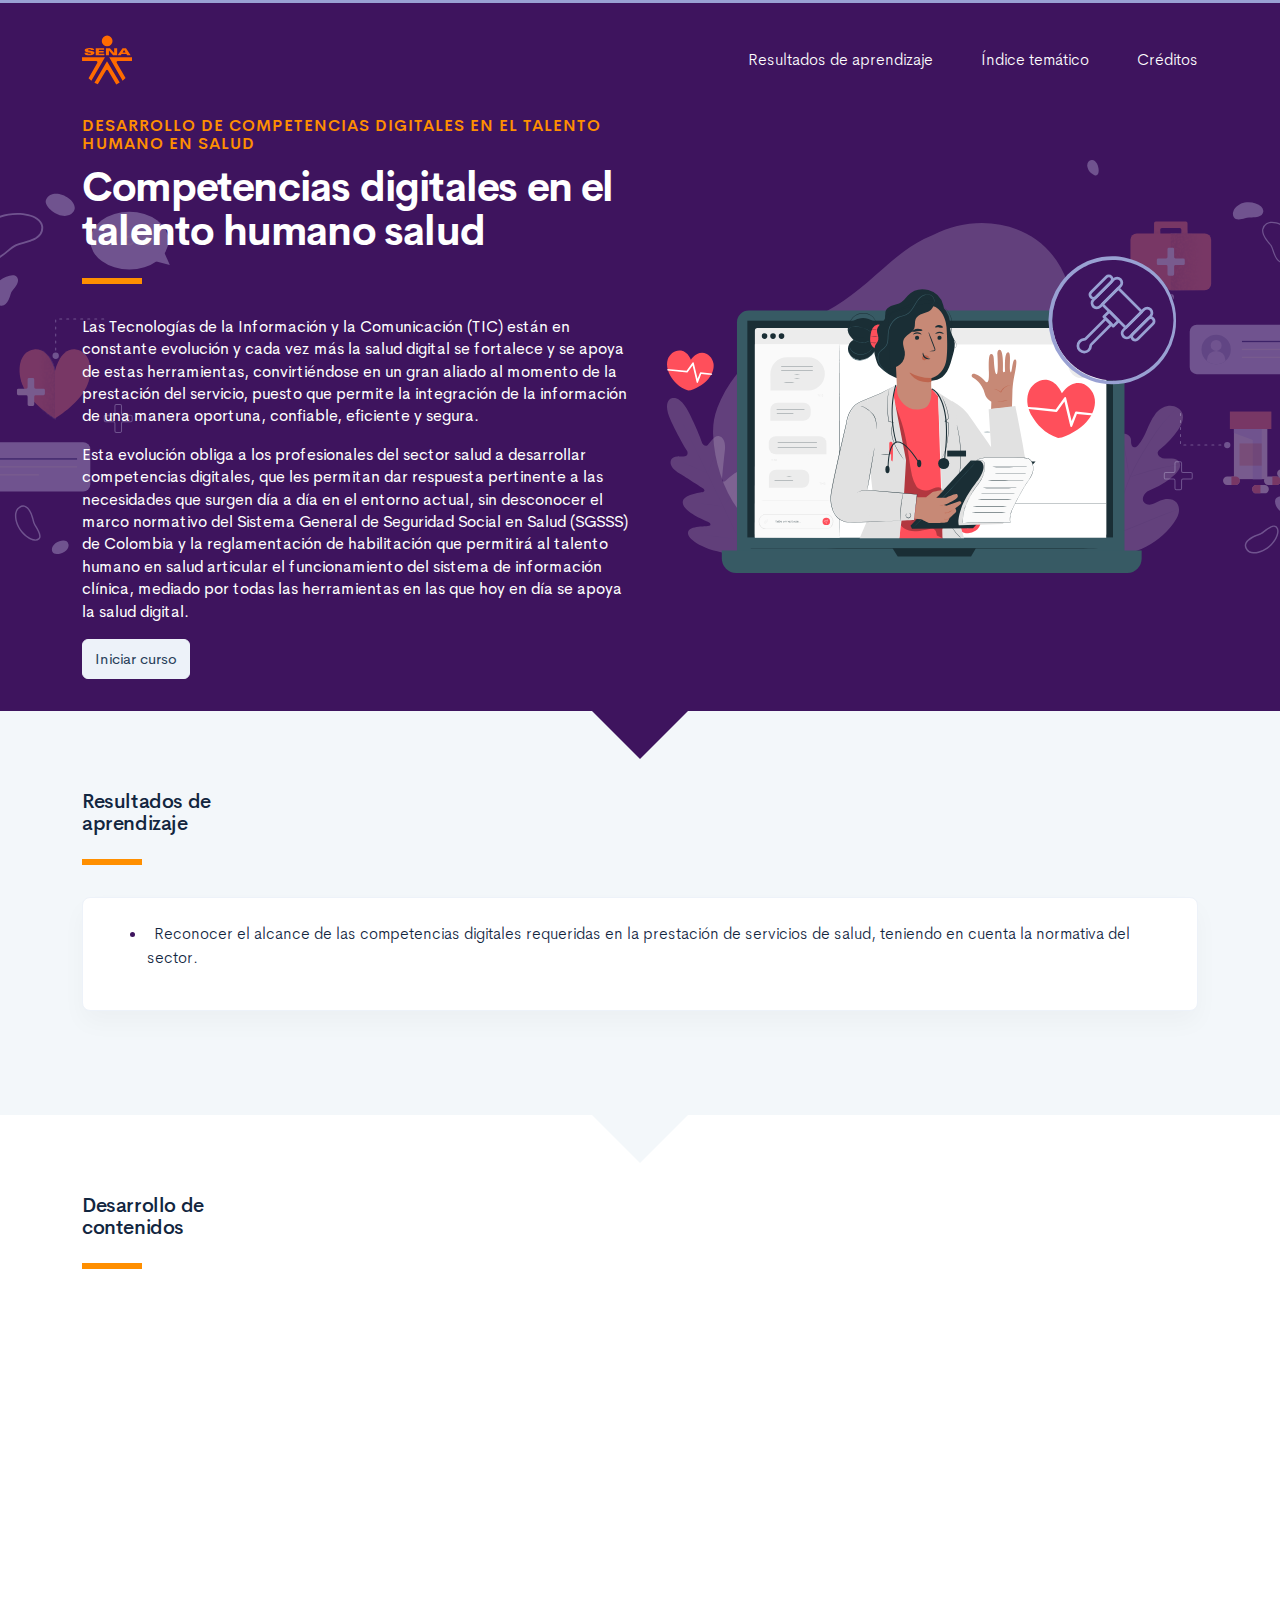
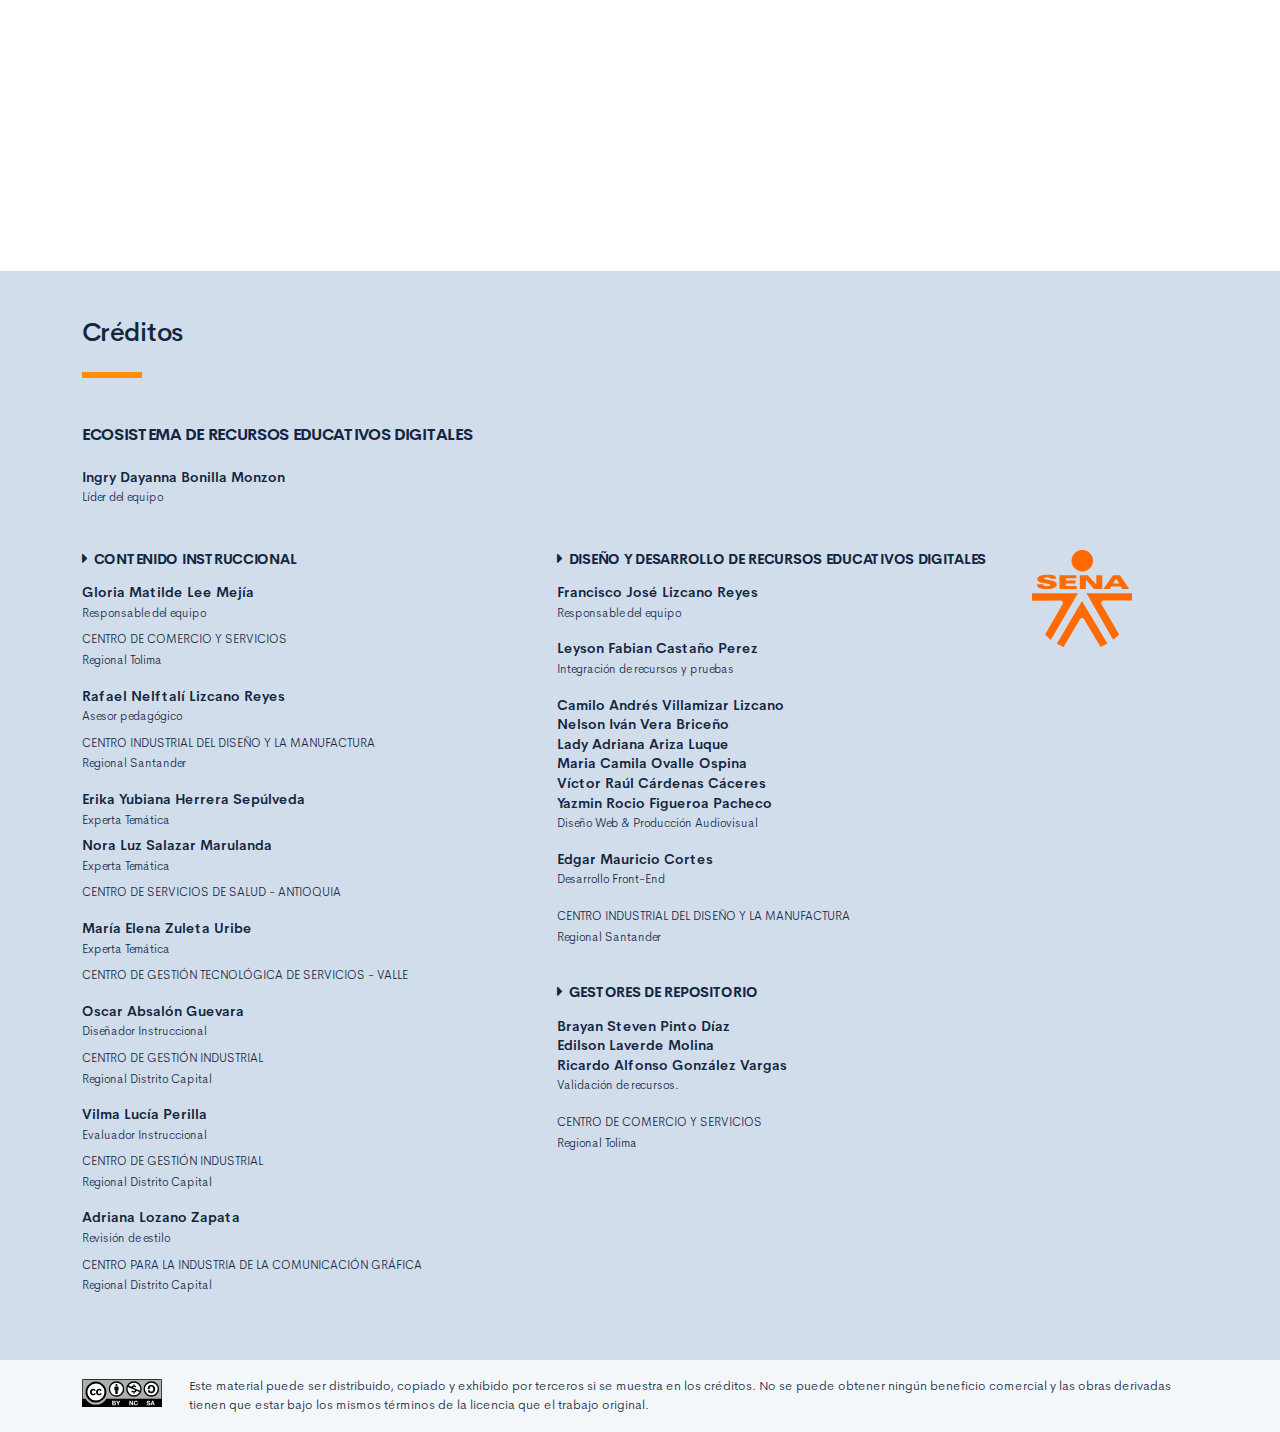
==== commit 72b327a5: "actualización de anexos" ====
--- a/public/index.html
+++ b/public/index.html
@@ -54,8 +54,7 @@
                 <div class="card resultado-item">
                     <div class="card-body">
                         <ul class="bg-color-dark">
-                            <li> <span>210303022-03. Reconocer el alcance de las competencias digitales requeridas en la prestación de servicios de salud, teniendo en cuenta la normativa del sector. </span></li>
-                            <li> <span>210303022-04. Diligenciar los documentos requeridos para la constitución de una empresa asociativa de trabajo, de acuerdo a la normatividad vigente.</span></li>
+                            <li> <span>Reconocer el alcance de las competencias digitales requeridas en la prestación de servicios de salud, teniendo en cuenta la normativa del sector. </span></li>
                         </ul>
                     </div>
                 </div>
